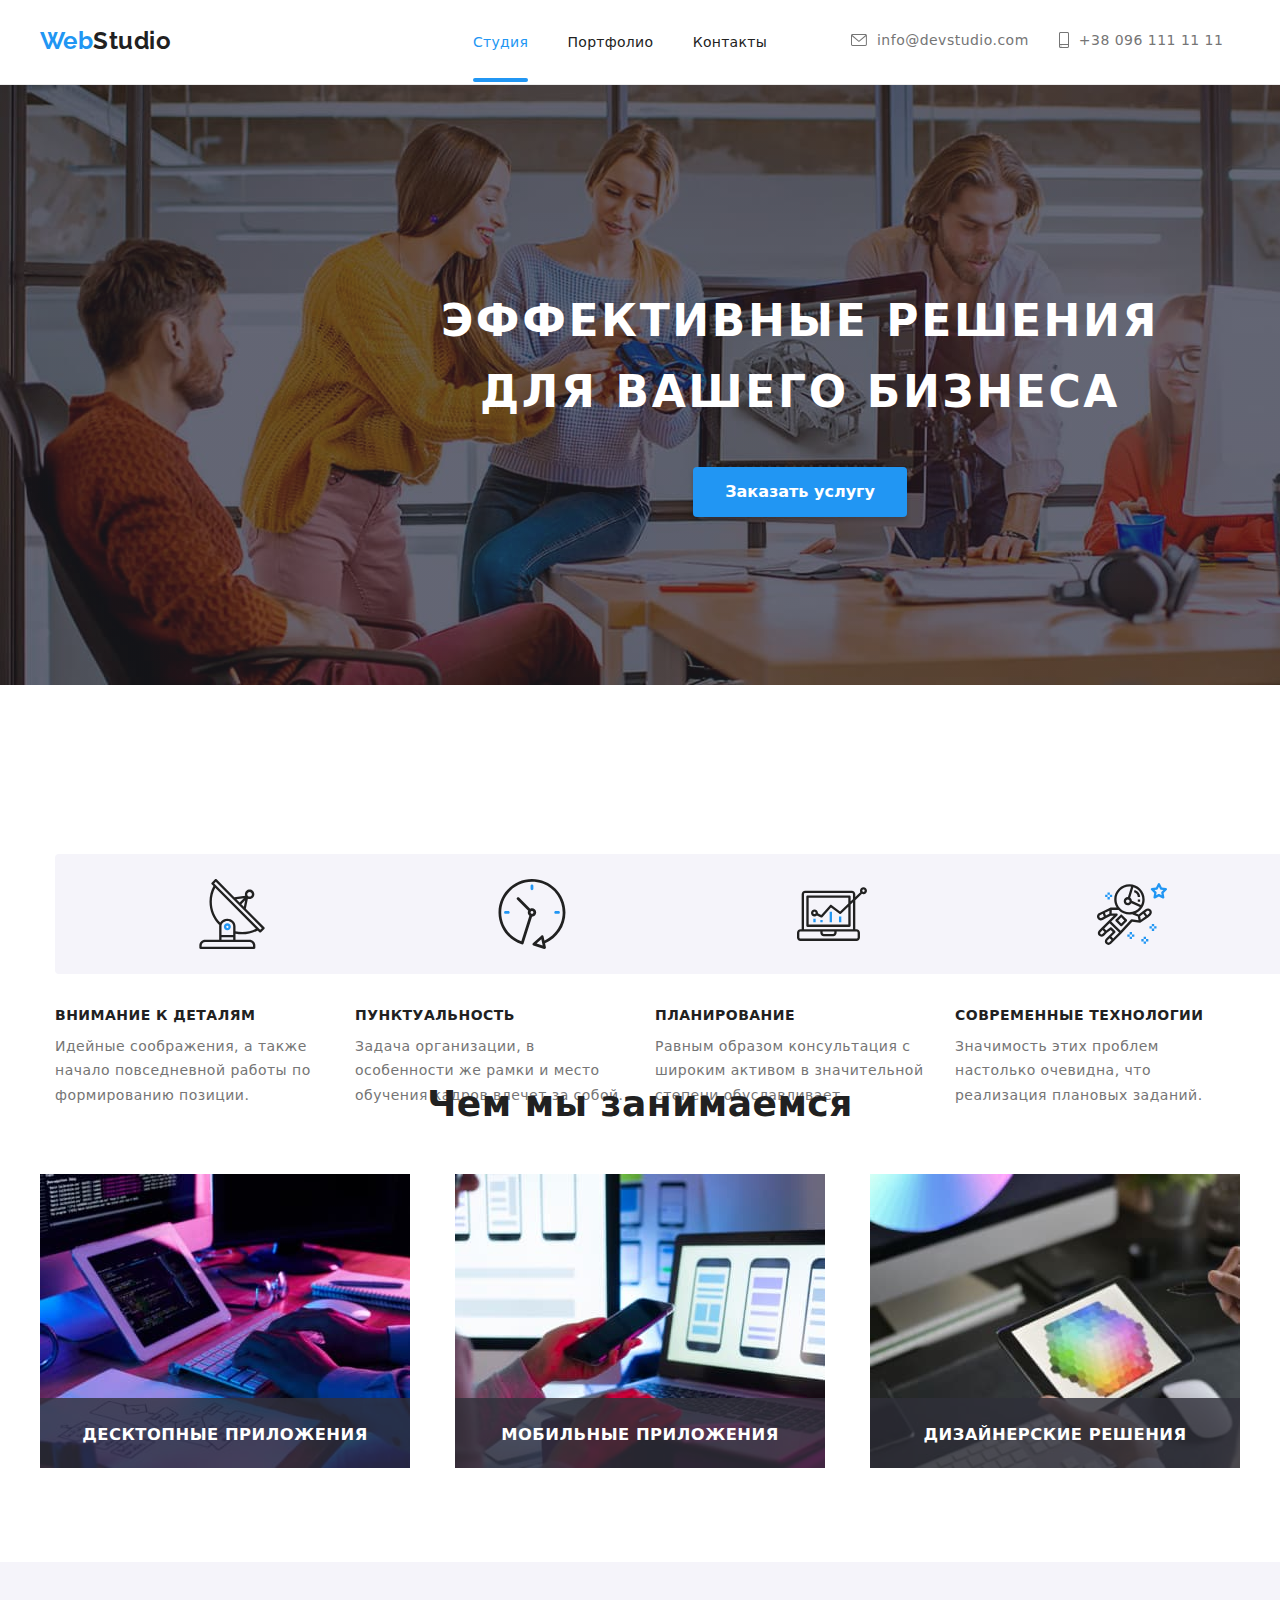
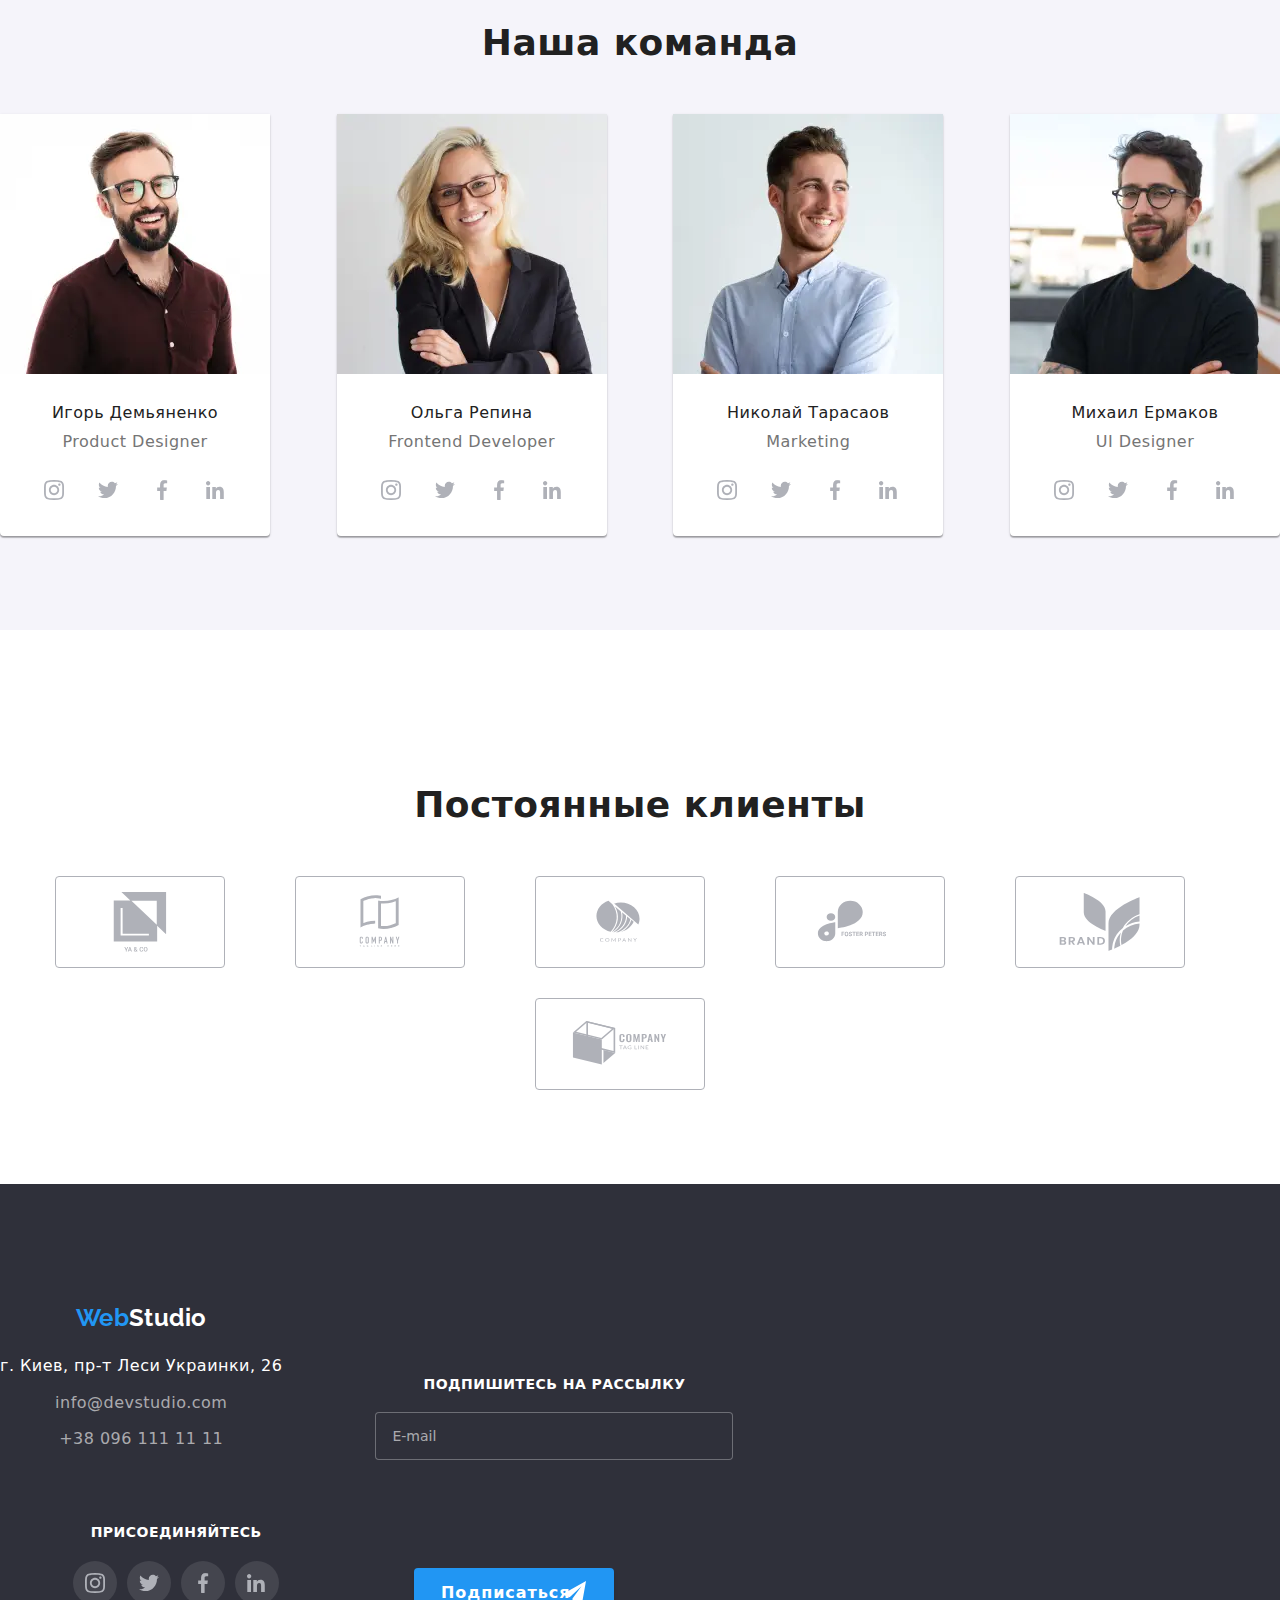
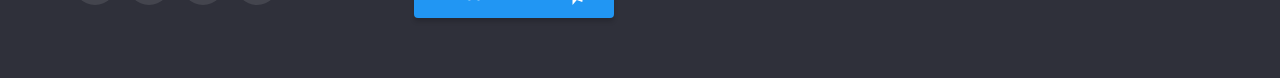
==== index.html @ 5912dbf8 "not_correct_menu" ====
<!DOCTYPE html>
<html lang="ru">
<head>
    <meta charset="UTF-8">
    <meta name="viewport" content="width=device-width, initial-scale=1.0">
    <title>Web-Studio (Version 2.1)</title>
    <link href="https://fonts.googleapis.com/css2?family=Raleway:wght@700&family=Roboto:wght@400;500;700;900&display=swap" rel="stylesheet">
    <link rel="stylesheet" href="./css/modern-normalize.css">
<link rel="stylesheet" href="./css/main.min.css">

</head>
<body>
    <header class="header">
                <!-- logo -->
        <div class="container">
<div class="header-menu">
    <a class='logo' href="./index.html">
        <span class="logo__span">Web</span>Studio</a>
    <!-- navigation -->
    <div class="header-menu__mobile-menu" data-menu>
       

            <ul class="header-menu__navigation">
                <li class="header-menu__navigation-item header-menu__navigation-item--active"><a class="link active"
                        href="">Студия</a></li>
                <li class="header-menu__navigation-item"><a class="link portfolio" href="./portfolio.html">Портфолио</a>
                </li>
                <li class="header-menu__navigation-item"><a class="link cts" href="">Контакты</a></li>
            </ul>
            
            
            <!-- email-phone -->
            <div class="contacts-and-social">
            <ul class="header-menu__contacts">
                <li class="header-menu__contacts-item">
                    <a class="header-menu__email" href="mailto:info@devstudio.com">
                        <svg class="header-menu__icon-email">
                            <use href="./images/symbol-defs.svg#icon-envelope"></use>
                        </svg>
                        info@devstudio.com
                    </a>
                </li>
                <li class="header-menu__contacts-item">
                    <a class="header-menu__phone" href="tel:+380961111111">
                        <svg class="header-menu__icon-phone">
                            <use href="./images/symbol-defs.svg#icon-smartphone"></use>
                        </svg>
                        +38 096 111 11 11
                    </a>
                </li>
            </ul>

        <div class="header-menu__social-monbile">
            <ul class="header-menu__social-list">
                <li class="header-menu__social-list-item">
                    <a href="" class="header-menu__link">Instagram</a>
                </li>
                <li class="header-menu__social-list-item">
                    <a href="" class="header-menu__link">Twitter</a>
                </li>
                <li class="header-menu__social-list-item">
                    <a href="" class="header-menu__link">Facebook</a>
                </li>
                <li class="header-menu__social-list-item">
                    <a href="" class="header-menu__link">LinkedIn</a>
                </li>
        </div>

        

        
            </div>

    </div>

    <button type="button" class="header-menu__phone-menu-icon" data-menu-button>
        <svg class="header-menu__phone-menu-icons" width="24" height="16" aria-label="Переключатель мобильного меню"
            aria-expanded="false">
            <use class="header-menu__icon-open" href="./images/symbol-defs.svg#icon-menu_24px"></use>
            <use class="header-menu__icon-close" href="./images/symbol-defs.svg#icon-close_24px"></use>
        </svg>
    </button>
        </div>
</header>

    

    
<main>

    <!--hero -->
    <div class="hero">
        <h1 class="hero__title container">Эффективные решения <br> для вашего бизнеса</h1>
        <button class="hero__order-btn" type="button" data-modal-open>Заказать услугу</button>
    </div>  



<!-- секция преимущества + чем занимаемся -->
<section class="section">
<div class="container">
    <h2 class="visually-hidden">Преимущества</h2>
    <ul class="features">
        <li class="features__item">
            <svg class="feautures__icon">
                <use  href="./images/symbol-defs.svg#icon-antenna"></use>
            </svg>
            <h3 class="features__title">Внимание к деталям</h3>
            <p class="features__describe">Идейные соображения, а также начало повседневной работы по формированию позиции.</p>
        </li>
        <li class="features__item">
            <svg class="feautures__icon">
                <use  href="./images/symbol-defs.svg#icon-clock"></use>
            </svg>
            <h3 class="features__title">Пунктуальность</h3>
            <p class="features__describe">Задача организации, в особенности же рамки и место обучения кадров влечет за собой.</p>
        </li>
        <li class="features__item">
            <svg class="feautures__icon">
                <use  href="./images/symbol-defs.svg#icon-diagram"></use>
            </svg>
            <h3 class="features__title">Планирование</h3>
            <p class="features__describe">Равным образом консультация с широким активом в значительной степени обуславливает.</p>
        </li>
        <li class="features__item">
            <svg class="feautures__icon">
                <use  href="./images/symbol-defs.svg#icon-astronaut-1"></use>
            </svg>
            <h3 class="features__title">Современные технологии</h3>
            <p class="features__describe">Значимость этих проблем настолько очевидна, что реализация плановых заданий.</p>
        </li>
    </ul>
</div>
</section>

<section class="section expertise">
    <div class="container">
        <h2 class="container__expertises-title">Чем мы занимаемся</h2>
        <ul class="expertises">
            <li class="expertises__item">
                    <img src="./images/img1.jpg" alt="картинка клавиатура" width="370">
                    <div class="expertises__title">
                        <h3>Десктопные приложения</h3>
                    </div>       
            </li>
            <li class="expertises__item">
                <img src="./images/img2.jpg" alt="картинка телефон" width="370">
                <div class="expertises__title">
                    <h3>Мобильные приложения</h3>
                </div>
            </li>
            <li class="expertises__item">
                <img src="./images/img3.jpg" alt="картинка планшет" width="370">
                <div class="expertises__title">
                    <h3>Дизайнерские решения</h3>
                </div>
            </li>
        </ul>
</div>
</section>



<!-- наша команда -->
 
        <div class="team container section">

<h2 class="team__title">Наша команда</h2>
<ul class="members">
    <li class="member">

        <picture>
            <source srcset="
                                                            ./images/our-team/member1-desktop.webp 1x,
                                                            ./images/our-team/member1-desktop@2x.webp 2x"
                media="(min-width: 1200px)" type="image/webp">
            <source srcset="
                                                            ./images/our-team/member1-desktop.jpg 1x,
                                                            ./images/our-team/member1-desktop@2x.jpg 2x"
                media="(min-width: 1200px)">

            <source srcset="
                                                            ./images/our-team/member1-tablet.webp 1x,
                                                            ./images/our-team/member1-tablet@2x.webp 2x"
                type="image/webp" media="(min-width: 768px)">
            <source srcset="
                                                            ./images/our-team/member1-tablet.jpg 1x,
                                                            ./images/our-team/member1-tablet@2x.jpg 2x"
                media="(min-width: 768px)">
            <source srcset="
                                                            ./images/our-team/member1-mobile.webp 1x,
                                                            ./images/our-team/member1-mobile@2x.webp 2x"
                type="image/webp" media="(min-width: 320px)">
            <source srcset="
                                                            ./images/our-team/member1-mobile.jpg 1x,
                                                            ./images/our-team/member1-mobile@2x.jpg 2x"
                media="(min-width: 320px)">

            <img src="./images/our-team/member1-mobile.jpg" alt="фотография члена команды">
        </picture>

        <h3 class="member__name">Игорь Демьяненко</h3>
        <p class="member__position" lang="en">Product Designer</p>
        <ul class="member__social-media">
            <li class="social-link member__social-link">
                <a href="https://www.instagram.com/" class="social-link__ln">
                    <svg class='social-link__icon'>
                        <use href="./images/symbol-defs.svg#icon-instagram"></use>
                    </svg>
                </a>
            </li>
            <li class="social-link member__social-link">
                <a href="https://twitter.com" class="social-link__ln">
                    <svg class='social-link__icon'>
                        <use href="./images/symbol-defs.svg#icon-twitter"></use>
                    </svg>
                </a>
            </li>
            <li class="social-link member__social-link">
                <a href="https://www.facebook.com/" class="social-link__ln">
                    <svg class='social-link__icon'>
                        <use href="./images/symbol-defs.svg#icon-facebook-1"></use>
                    </svg>
                </a>
            </li>
            <li class="social-link member__social-link">
                <a href="https://www.linkedin.com" class="social-link__ln">
                    <svg class='social-link__icon'>
                        <use href="./images/symbol-defs.svg#icon-linkedin"></use>
                    </svg>
                </a>
            </li>
        </ul>
    </li>
    <li class="member">

        <picture>
            <source srcset="
                                                            ./images/our-team/member2-desktop.webp 1x,
                                                            ./images/our-team/member2-desktop@2x.webp 2x"
                media="(min-width: 1200px)" type="image/webp">
            <source srcset="
                                                            ./images/our-team/member2-desktop.jpg 1x,
                                                            ./images/our-team/member2-desktop@2x.jpg 2x"
                media="(min-width: 1200px)">

            <source srcset="
                                                            ./images/our-team/member2-tablet.webp 1x,
                                                            ./images/our-team/member2-tablet@2x.webp 2x"
                type="image/webp" media="(min-width: 768px)">
            <source srcset="
                                                            ./images/our-team/member2-tablet.jpg 1x,
                                                            ./images/our-team/member2-tablet@2x.jpg 2x"
                media="(min-width: 768px)">
            <source srcset="
                                                            ./images/our-team/member2-mobile.webp 1x,
                                                            ./images/our-team/member2-mobile@2x.webp 2x"
                type="image/webp" media="(min-width: 320px)">
            <source srcset="
                                                            ./images/our-team/member2-mobile.jpg 1x,
                                                            ./images/our-team/member2-mobile@2x.jpg 2x"
                media="(min-width: 320px)">
            <img src="./images/our-team/member2-mobile.jpg" alt="фотография члена команды">
        </picture>

        <h3 class="member__name">Ольга Репина</h3>
        <p class="member__position" lang="en">Frontend Developer</p>
        <ul class="member__social-media">
            <li class="social-link member__social-link">
                <a href="https://www.instagram.com/" class="social-link__ln">
                    <svg class='social-link__icon'>
                        <use href="./images/symbol-defs.svg#icon-instagram"></use>
                    </svg>
                </a>
            </li>
            <li class="social-link member__social-link">
                <a href="https://twitter.com" class="social-link__ln">
                    <svg class='social-link__icon'>
                        <use href="./images/symbol-defs.svg#icon-twitter"></use>
                    </svg>
                </a>
            </li>
            <li class="social-link member__social-link">
                <a href="https://www.facebook.com/" class="social-link__ln">
                    <svg class='social-link__icon'>
                        <use href="./images/symbol-defs.svg#icon-facebook-1"></use>
                    </svg>
                </a>
            </li>
            <li class="social-link member__social-link">
                <a href="https://www.linkedin.com" class="social-link__ln">
                    <svg class='social-link__icon'>
                        <use href="./images/symbol-defs.svg#icon-linkedin"></use>
                    </svg>
                </a>
            </li>
        </ul>

    </li>
    <li class="member">

        <picture>
            <source srcset="
                                                        ./images/our-team/member3-desktop.webp 1x,
                                                        ./images/our-team/member3-desktop@2x.webp 2x"
                media="(min-width: 1200px)" type="image/webp">
            <source srcset="
                                                        ./images/our-team/member3-desktop.jpg 1x,
                                                        ./images/our-team/member3-desktop@2x.jpg 2x"
                media="(min-width: 1200px)">

            <source srcset="
                                                        ./images/our-team/member3-tablet.webp 1x,
                                                        ./images/our-team/member3-tablet@2x.webp 2x" type="image/webp"
                media="(min-width: 768px)">
            <source srcset="
                                                        ./images/our-team/member3-tablet.jpg 1x,
                                                        ./images/our-team/member3-tablet@2x.jpg 2x"
                media="(min-width: 768px)">
            <source srcset="
                                                        ./images/our-team/member3-mobile.webp 1x,
                                                        ./images/our-team/member3-mobile@2x.webp 2x" type="image/webp"
                media="(min-width: 320px)">
            <source srcset="
                                                        ./images/our-team/member3-mobile.jpg 1x,
                                                        ./images/our-team/member3-mobile@2x.jpg 2x"
                media="(min-width: 320px)">

            <img src="./images/our-team/member3-mobile.jpg" alt="фотография члена команды">
        </picture>

        <h3 class="member__name">Николай Тарасаов</h3>
        <p class="member__position" lang="en">Marketing</p>
        <ul class="member__social-media">
            <li class="social-link member__social-link">
                <a href="https://www.instagram.com/" class="social-link__ln">
                    <svg class='social-link__icon'>
                        <use href="./images/symbol-defs.svg#icon-instagram"></use>
                    </svg>
                </a>
            </li>
            <li class="social-link member__social-link">
                <a href="https://twitter.com" class="social-link__ln">
                    <svg class='social-link__icon'>
                        <use href="./images/symbol-defs.svg#icon-twitter"></use>
                    </svg>
                </a>
            </li>
            <li class="social-link member__social-link">
                <a href="https://www.facebook.com/" class="social-link__ln">
                    <svg class='social-link__icon'>
                        <use href="./images/symbol-defs.svg#icon-facebook-1"></use>
                    </svg>
                </a>
            </li>
            <li class="social-link member__social-link">
                <a href="https://www.linkedin.com" class="social-link__ln">
                    <svg class='social-link__icon'>
                        <use href="./images/symbol-defs.svg#icon-linkedin"></use>
                    </svg>
                </a>
            </li>
        </ul>

    </li>
    <li class="member">
        <picture>
            <source srcset="
                                                                    ./images/our-team/member4-desktop.webp 1x,
                                                                    ./images/our-team/member4-desktop@2x.webp 2x"
                media="(min-width: 1200px)" type="image/webp">
            <source srcset="
                                                                    ./images/our-team/member4-desktop.jpg 1x,
                                                                    ./images/our-team/member4-desktop@2x.jpg 2x"
                media="(min-width: 1200px)">

            <source srcset="
                                                                    ./images/our-team/member4-tablet.webp 1x,
                                                                    ./images/our-team/member4-tablet@2x.webp 2x"
                type="image/webp" media="(min-width: 768px)">
            <source srcset="
                                                                    ./images/our-team/member4-tablet.jpg 1x,
                                                                    ./images/our-team/member4-tablet@2x.jpg 2x"
                media="(min-width: 768px)">
            <source srcset="
                                                                    ./images/our-team/member4-mobile.webp 1x,
                                                                    ./images/our-team/member4-mobile@2x.webp 2x"
                type="image/webp" media="(min-width: 320px)">
            <source srcset="
                                                                    ./images/our-team/member4-mobile.jpg 1x,
                                                                    ./images/our-team/member4-mobile@2x.jpg 2x"
                media="(min-width: 320px)">

            <img src="./images/our-team/member4-mobile.jpg" alt="фотография члена команды">
        </picture>
        <h3 class="member__name">Михаил Ермаков</h3>
        <p class="member__position" lang="en">UI Designer</p>
        <ul class="member__social-media">
            <li class="social-link member__social-link">
                <a href="https://www.instagram.com/" class="social-link__ln">
                    <svg class='social-link__icon'>
                        <use href="./images/symbol-defs.svg#icon-instagram"></use>
                    </svg>
                </a>
            </li>
            <li class="social-link member__social-link">
                <a href="https://twitter.com" class="social-link__ln">
                    <svg class='social-link__icon'>
                        <use href="./images/symbol-defs.svg#icon-twitter"></use>
                    </svg>
                </a>
            </li>
            <li class="social-link member__social-link">
                <a href="https://www.facebook.com/" class="social-link__ln">
                    <svg class='social-link__icon'>
                        <use href="./images/symbol-defs.svg#icon-facebook-1"></use>
                    </svg>
                </a>
            </li>
            <li class="social-link member__social-link">
                <a href="https://www.linkedin.com" class="social-link__ln">
                    <svg class='social-link__icon'>
                        <use href="./images/symbol-defs.svg#icon-linkedin"></use>
                    </svg>
                </a>
            </li>
        </ul>
</ul>
</div>

        </div>
        

</section>
<section class="section container">
    <div class=" customers">
        <h2 class="customers__title">Постоянные клиенты</h2>
    <ul class="customers-list">
        <li class="customer">
            <a href="#" class="customer__link">
                <svg class="customer__icon" width="106" height="60">
                    <use  href="./images/symbol-defs.svg#icon-Union" ></use>
                </svg>
            </a>
        </li>
        <li class="customer">
            <a href="#" class="customer__link">
                <svg class="customer__icon" width="106" height="60">
                    <use  href="./images/symbol-defs.svg#icon-Logo4" ></use>
                </svg>
            </a>
        </li>
        <li class="customer">
            <a href="#" class="customer__link">
                <svg class="customer__icon" width="106" height="60">
                    <use  href="./images/symbol-defs.svg#icon-Logo" ></use>
                </svg>
            </a>
        </li>
        <li class="customer">
            <a href="#" class="customer__link">
                <svg class="customer__icon" width="106" height="60">
                    <use  href="./images/symbol-defs.svg#icon-Logo2" ></use>
                </svg>
            </a>
        </li>
        <li class="customer">
            <a href="#" class="customer__link">
                <svg class="customer__icon" width="106" height="60" >
                    <use  href="./images/symbol-defs.svg#icon-group" ></use>
                </svg>
            </a>
        </li>
        <li class="customer">
            <a href="#" class="customer__link">
                <svg class="customer__icon" width="106" height="60">
                    <use  href="./images/symbol-defs.svg#icon-Logo3"></use>
                </svg>
            </a>
        </li>
    </ul>
    </div>
</section>
</main>
<footer>
<section class="footer">
    <div class="footer-content">
        <div class="footer-content__adress-and-media">
                    <div class="footer-content__adress-logo">
                        <a class="logo footer__logo" href="./index.html">
                            <span class="logo__span">Web</span>Studio</a>
                        <address>
                            <ul class="footer-content__adress">
                                <li>
                                    <p class="footer-content__adress-geo">г. Киев, пр-т Леси Украинки, 26</p>
                                </li>
                                <li><a class="footer-content__mail" href="mailto:info@devstudio.com">info@devstudio.com</a></li>
                                <li> <a class="footer-content__phone" href="tel:+380961111111">+38 096 111 11 11</a></li>
                            </ul>
                        </address>
                    </div>
                    <div class="footer-conten__media">
                        <h3 class="footer-conten__media-title">присоединяйтесь</h3>
                        <ul class="footer-content__social-media">
                            <li class="social-link footer__social-link">
                                <a href="https://www.instagram.com/" class="social-link__ln">
                                    <svg class='social-link__icon'>
                                        <use href="./images/symbol-defs.svg#icon-instagram"></use>
                                    </svg>
                                </a>
                            </li>
                            <li class="social-link footer__social-link">
                                <a href="https://twitter.com" class="social-link__ln">
                                    <svg class='social-link__icon'>
                                        <use href="./images/symbol-defs.svg#icon-twitter"></use>
                                    </svg>
                                </a>
                            </li>
                            <li class="social-link footer__social-link">
                                <a href="https://www.facebook.com/" class="social-link__ln">
                                    <svg class='social-link__icon'>
                                        <use href="./images/symbol-defs.svg#icon-facebook-1"></use>
                                    </svg>
                                </a>
                            </li>
                            <li class="social-link footer__social-link">
                                <a href="https://www.linkedin.com" class="social-link__ln">
                                    <svg class='social-link__icon'>
                                        <use href="./images/symbol-defs.svg#icon-linkedin"></use>
                                    </svg>
                                </a>
                            </li>
                        </ul>
                    </div>
        </div>

        <form action="#" class="footer__form">
            <div class="footer-conten__subscribe-section">
                <label for="subscribe" class="footer-content__subscribe-label">Подпишитесь на рассылку</label>
                <input type="email" name="email" id="subscribe" placeholder="E-mail" class="footer-content__subscribe-email">
            </div>
        
            <div class="footer-content__submit-button">
                <button type="submit" class="subscribe btn">
                    <span class="name-btn">Подписаться</span>
        
                    <svg class="icon-send-btn" width="24" height="24">
                        <use href="./images/symbol-defs.svg#icon-icon-send-1"></use>
                    </svg>
                </button>
            </div>
        </form>

    </div>
</section>
</footer>
        <div class="backdrop is-hidden" data-modal>
            <div class="modal-window">
                <form>
                <div class="modal-window__content">
                    <h2 class="modal-window__message">Оставьте свои данные, мы вам перезвоним</h2>

                    <div class="modal-window__form">
                        <label for="name">Имя</label>
                        <input type="text" name="name" id="name" class="modal-window__input" placeholder="">
                        <svg class="modal-window__icon" width="12" height="12">
                            <use href="./images/symbol-defs.svg#icon-body-form"></use>
                        </svg>
                    </div>

                    <div class="modal-window__form">
                        <label class="modal-window__forma-name" for="phone">Телефон</label>
                        <input type="tel" name="phone" id="phone" class="modal-window__input">
                        <svg class='modal-window__icon' width="13" height="13">
                            <use href="./images/symbol-defs.svg#icon-phone-form"></use>
                        </svg>
                        
                    </div>

                    <div class="modal-window__form">
                        <label class="modal-window__forma-name" for="email">Почта</label>
                        <input type="email" name="email" id="email" class="modal-window__input">
                        <svg class='modal-window__icon' width="15" height="12">
                            <use href="./images/symbol-defs.svg#icon-enveloop-form"></use>
                        </svg>
                    </div>

                    <div class="modal-window__form">
                        <label class="modal-window__forma-name" for="comment">Комментарий</label>
                        <textarea class="modal-window__text-area" name="comment-area" id="comment" cols="30" rows="10" placeholder="Введите текст"></textarea>
                    </div>

                    <div class="modal-window__agreement">
            
                         <input type="checkbox" id="agree" class="modal-window__checkbox visually-hidden">
                         <label for="agree" class="modal-window__agree">
                            Соглашаюсь с рассылкой и принимаю<span><a href="" class="modal-window__link"> Условия договора</a></span>
                         </label>
                     
                    </div>

                    <button type="submit" class="send btn">
                        Подписаться
                    </button>
                </div>
                </form> 
                <button class="close-btn" type="button" data-modal-close>
                    <svg class='close-btn__icon' width="11" height="11">
                        <use href="./images/symbol-defs.svg#icon-Vector-1"></use>
                    </svg>
                </button>
            </div>
        </div>
<script src="./js/modal.js"></script>
<script src="./js/menu-mobile.js"></script>
</body>
</html>
---- css/main.min.css ----
*,*::before,*::after{box-sizing:border-box;margin:0px;padding:0px}body{letter-spacing:00.03em;font-family:var(--font-family);color:var(--font-heading-color)}li{list-style:none}img{display:block;width:100%}a{text-decoration:none;display:block;color:inherit}button{cursor:pointer}input{cursor:pointer}/*! modern-normalize v1.1.0 | MIT License | https://github.com/sindresorhus/modern-normalize */*,::before,::after{box-sizing:border-box}.image{display:block}html{line-height:1.15;-webkit-text-size-adjust:100%;-moz-tab-size:4;tab-size:4}body{margin:0;font-family:system-ui,-apple-system,"Segoe UI",Roboto,Helvetica,Arial,sans-serif,"Apple Color Emoji","Segoe UI Emoji"}hr{height:0;color:inherit}abbr[title]{text-decoration:underline dotted}b,strong{font-weight:bolder}code,kbd,samp,pre{font-family:ui-monospace, SFMono-Regular, Consolas, "Liberation Mono", Menlo, monospace;font-size:1em}small{font-size:80%}sub,sup{font-size:75%;line-height:0;position:relative;vertical-align:baseline}sub{bottom:-0.25em}sup{top:-0.5em}table{text-indent:0;border-color:inherit}button,input,optgroup,select,textarea{font-family:inherit;font-size:100%;line-height:1.15;margin:0}button,select{text-transform:none}button,[type="button"],[type="reset"],[type="submit"]{-webkit-appearance:button}::-moz-focus-inner{border-style:none;padding:0}:-moz-focusring{outline:1px dotted ButtonText}:-moz-ui-invalid{box-shadow:none}legend{padding:0}progress{vertical-align:baseline}::-webkit-inner-spin-button,::-webkit-outer-spin-button{height:auto}[type="search"]{-webkit-appearance:textfield;outline-offset:-2px}::-webkit-search-decoration{-webkit-appearance:none}::-webkit-file-upload-button{-webkit-appearance:button;font:inherit}summary{display:list-item}:root{--font-description-color: hsl(0, 0%, 46%);--font-heading-color: #212121;--accent-color: #ffffff;--hover-link-color: #2196f3;--background-basic: #e5e5e5;--background-team-color: #f5f4fa;--background-footer-color: #2f303a;--font-family: "Roboto", sans-serif;--font-size-header-footer-features: 14px;--font-size-command: 16px;--hover-web-color: #2196f3}.visually-hidden{position:absolute;white-space:nowrap;width:1px;height:1px;overflow:hidden;border:0;padding:0;clip:rect(0 0 0 0);clip-path:inset(50%);margin:-1px}.is-hidden{visibility:hidden;opacity:0;pointer-events:none}.is-hidden .modal.window{transform:translate(-50%, -50%) scale(0.9)}.header-menu__mobile-menu{display:none;position:absolute;width:100%;max-width:767px;top:0px;margin:0 0;background-color:#ffff}.header-menu__mobile-menu.is-open{width:100%;position:fixed;display:flex;flex-direction:column;justify-content:space-between}@media screen and (max-width: 767px){.header-menu__mobile-menu{height:100vh;padding:48px 40px}}@media screen and (min-width: 768px){.header-menu__mobile-menu{position:relative;display:flex;align-items:center}}@media screen and (min-width: 1200px){.header-menu__mobile-menu{position:relative;display:flex}}@media screen and (max-width: 767px){.header-menu__navigation-and-contacts{display:flex;flex-direction:column;justify-content:space-between}}.header-menu__phone-menu-icon{margin:22px 23px 22px 0;display:block;background-color:transparent;border:none;z-index:10}.header-menu__phone-menu-icon .header-menu__icon-close{display:none}.header-menu__phone-menu-icon.is-open .header-menu__icon-close{display:block}.header-menu__phone-menu-icon.is-open .header-menu__icon-open{display:none}@media screen and (min-width: 768px){.header-menu__phone-menu-icon{display:none}}@media screen and (max-width: 767px){.header-menu__social-monbile{display:flex;margin-top:64px}}@media screen and (min-width: 768px){.header-menu__social-monbile{display:none}}.header-menu__social-list-item{display:inline-block;color:var(--hover-link-color);font-size:18px;line-height:1.22}.header-menu__social-list-item:not(:last-child){padding-right:10px;border-right:1px solid rgba(33,33,33,0.2)}.section{padding:0px 15px 60px 15px}@media (min-width: 1200px){.section{padding:94px 0px}}.section-title{font-size:36px;line-height:1.17}.container{width:100%;margin-left:auto;margin-right:auto}@media screen and (min-width: 480px){.container{width:480px}}@media screen and (min-width: 768px){.container{width:768px}}@media screen and (min-width: 1200px){.container{width:1200px}}@media screen and (min-width: 768px) and (max-width: 1200px){.container.section{padding-left:0;padding-right:0}}.logo{display:block;margin:16px 15px;font-family:Raleway;font-size:24px;color:var(--font-heading-color);font-weight:700;line-height:1.19}.logo:focus,.logo:hover{color:var(--hover-link-color)}@media screen and (min-width: 768px) and (max-width: 1200px){.logo{margin:26px 0 26px 15px}}@media screen and (min-width: 1200px){.logo{padding:0 0;margin:24px 93px 25px 0;display:inline-block}}.logo__span{color:var(--hover-link-color)}.footer__logo{margin:0 0 20px 0}@media screen and (min-width: 1200px){.footer__logo{margin-top:0;padding:0 0 0 0;margin-top:60px;margin-bottom:20px}}@media screen and (max-width: 767px){.header-menu__navigation{display:flex;flex-direction:column}}@media screen and (min-width: 768px) and (max-width: 1200px){.header-menu__navigation{display:flex;width:294px;justify-content:space-between;margin-left:88px}}@media screen and (min-width: 1200px){.header-menu__navigation{display:flex;width:294px;justify-content:space-between}}@media screen and (max-width: 767px){.header-menu__navigation-item{font-size:40px;color:var(--font-heading-color);font-weight:500;line-height:1.17;display:block;margin-bottom:48px;letter-spacing:0.02em;transition:color 250ms cubic-bezier(0.4, 0, 0.2, 1);cursor:pointer}}@media screen and (min-width: 768px){.header-menu__navigation-item{font-size:var(--font-size-header-footer-features);color:var(--font-heading-color);font-weight:500;line-height:1.17;position:relative;display:inline-block;padding:32px 0 32px;letter-spacing:0.02em;transition:color 250ms cubic-bezier(0.4, 0, 0.2, 1);cursor:pointer}.header-menu__navigation-item:hover,.header-menu__navigation-item:focus{color:var(--hover-link-color)}}.header-menu__navigation-item--active{color:var(--hover-link-color)}.header-menu__navigation-item--active::after{display:block;content:"";height:4px;width:100%;border-radius:2px;background-color:var(--hover-link-color);position:absolute;bottom:0}@media screen and (max-width: 767px){.header-menu__navigation-item--active::after{display:none}}.header-menu__phone,.header-menu__email{display:inline-flex;align-items:center}.header-menu__contacts{transition:color 250ms cubic-bezier(0.4, 0, 0.2, 1)}@media screen and (max-width: 767px){.header-menu__contacts{display:flex;flex-direction:column-reverse}}@media screen and (min-width: 768px){.header-menu__contacts{display:flex;flex-direction:column;margin-left:84px;font-size:12px;color:#757575;font-weight:500;line-height:1.17}}@media screen and (min-width: 1200px){.header-menu__contacts{display:flex;flex-direction:row;justify-content:right;text-align:center;font-size:14px;color:#757575;font-weight:500;line-height:1.17}}.header-menu__contacts-item{cursor:pointer}.header-menu__contacts-item:focus,.header-menu__contacts-item:hover{color:var(--hover-link-color)}@media screen and (max-width: 767px){.header-menu__contacts{margin:0 0;padding:0 0}.header-menu__contacts-item{padding:0 0;margin:0 0}}@media screen and (max-width: 767px){.header-menu__email{color:#757575;font-size:24px}.header-menu__phone{color:var(--hover-link-color);font-size:34px;font-weight:500;margin:0px 0 32px 0}}@media screen and (min-width: 1200px){.header-menu__contacts-item{padding:32px 0 32px}}@media screen and (min-width: 1200px){.header-menu__contacts-item+.header-menu__contacts-item{margin-left:30px}}@media screen and (min-width: 768px) and (max-width: 1200px){.header-menu__contacts-item:first-child{margin-bottom:10px}}@media screen and (max-width: 768px){.header-menu__icon-email{display:none}.header-menu__icon-phone{display:none}}@media screen and (min-width: 768px) and (max-width: 1200px){.header-menu__icon-email{display:inline-block;margin-right:8px;width:14px;height:10px;fill:currentColor}.header-menu__icon-phone{display:inline-block;width:10px;height:14px;margin-right:8px;fill:currentColor}}@media screen and (min-width: 1200px){.header-menu__icon-email{width:16px;height:12px;margin-right:10px;fill:currentColor}.header-menu__icon-phone{width:10px;height:16px;margin-right:10px;fill:currentColor}}.subscribe.btn{position:relative;padding:10px 0 10px 27px;text-align:left}.hero__order-btn{padding:10px 32px;min-width:200px;margin-top:40px;padding:10px 32px;background-color:var(--hover-link-color);border-radius:4px;border:transparent;box-shadow:0px 4px 4px rgba(0,0,0,0.15);font-size:16px;color:var(--accent-color);font-weight:700;line-height:1.88}.btn{display:inline-block;width:200px;background-color:#2196f3;box-shadow:0px 4px 4px rgba(0,0,0,0.15);border-radius:4px;border:0px;letter-spacing:0.06em;font-size:16px;color:var(--accent-color);font-weight:700;line-height:1.86}.name-btn{margin-left:0}.icon-send-btn{position:absolute;fill:var(--accent-color);margin-left:10px;top:13px;right:28px}.send.btn{background-color:var(--hover-web-color);transition:background-color 250ms cubic-bezier(0.4, 0, 0.2, 1)}.send.btn:hover,.send.btn:focus{background-color:#188ce8;box-shadow:0px 4px 4px rgba(0,0,0,0.15)}.send.btn{display:block;margin:30px auto 0 auto;padding:10px 0 10px}.filter{display:flex;justify-content:center;padding-bottom:50px}.filter__item+.filter__item{margin-left:8px}.filter-button{min-height:38px;padding:6px 22px;background-color:#f5f4fa;text-align:center;border:0ch;border-radius:4px;letter-spacing:inherit;font-size:16px;color:var(--font-heading-color);font-weight:500;line-height:1.62;transition:color 250ms cubic-bezier(0.4, 0, 0.2, 1),background-color 250ms cubic-bezier(0.4, 0, 0.2, 1),box-shadow 250ms cubic-bezier(0.4, 0, 0.2, 1)}.filter-button:focus,.filter-button:hover{background-color:var(--hover-web-color);color:var(--accent-color);box-shadow:0px 3px 1px rgba(0,0,0,0.1),0px 1px 2px rgba(0,0,0,0.08),0px 2px 2px rgba(0,0,0,0.12)}.backdrop{position:relative;top:0;left:0;position:fixed;background-color:rgba(0,0,0,0.2);width:100%;height:100%;z-index:100;opacity:1;transition:opacity 250ms cubic-bezier(0.4, 0, 0.2, 1),visibility 250ms cubic-bezier(0.4, 0, 0.2, 1)}.modal-window{width:94%;position:absolute;background-color:#ffffff;top:50%;left:50%;transform:translate(-50%, -50%) scale(1);box-shadow:0px 1px 3px rgba(0,0,0,0.12),0px 1px 1px rgba(0,0,0,0.14),0px 2px 1px rgba(0,0,0,0.2);border-radius:4px;transition:transform 250ms cubic-bezier(0.4, 0, 0.2, 1);z-index:100}@media (min-width: 480px){.modal-window{width:450px}}@media (min-width: 768px) and (max-width: 1200px){.modal-window{width:450px;height:609px}}@media (min-width: 1200px){.modal-window{width:528px;height:581px}}.modal-window__content{padding:40px}.modal-window__message{text-align:center;font-size:20px;line-height:1.15;margin-bottom:12px}.modal-window__form{position:relative;display:flex;flex-direction:column;color:#757575;font-size:12px}.modal-window__form+.modal-window__form{margin-top:10px}.modal-window__input{height:40px;border:1px solid rgba(33,33,33,0.2);border-radius:4px;padding-left:42px;outline:none;transition:border-color 250ms cubic-bezier(0.4, 0, 0.2, 1)}.modal-window__input:focus,.modal-window__input:hover{border:1px solid #2196f3}.modal-window__input:focus ~ .modal-window__icon,.modal-window__input:hover ~ .modal-window__icon{fill:var(--hover-web-color)}.modal-window__text-area{resize:none;border:1px solid rgba(33,33,33,0.2);border-radius:4px;transition:border-color 250ms cubic-bezier(0.4, 0, 0.2, 1);outline:none;cursor:pointer}.modal-window__text-area:focus,.modal-window__text-area:hover{border:1px solid #2196f3}@media (min-width: 1200px){.modal-window__text-area{width:448px;height:120px}}.modal-window__icon{position:absolute;top:28px;left:15px;transition:fill 250ms cubic-bezier(0.4, 0, 0.2, 1)}.modal-window__forma-name{font-size:12px;font-weight:400;letter-spacing:0.01em;margin-bottom:4px}.modal-window__text-area[placeholder]{padding-top:12px;padding-left:16px}.close-btn{background-color:var(--accent-color);position:absolute;right:8px;top:8px;display:block;width:30px;height:30px;border:1px solid rgba(0,0,0,0.1);border-radius:50%}.close-btn:hover .close-btn__icon,.close-btn:focus .close-btn__icon{fill:var(--hover-web-color)}.close-btn__icon{transition:fill 250ms cubic-bezier(0.4, 0, 0.2, 1)}.modal-window__agreement{margin-top:20px;font-size:12px}@media (min-width: 1200px){.modal-window__agreement{font-size:14px}}.modal-window__link{display:inline-block;color:var(--hover-web-color);margin-left:5px;text-decoration:underline}.modal-window__agree{align-items:center;justify-content:center}.modal-window__agree::before{display:inline-block;content:" ";margin-right:7px;width:16px;height:15px;background-image:url("../images/border-check.svg")}.modal-window__checkbox:checked ~ .modal-window__agree::before{background-color:var(--hover-web-color);border-radius:4px;background-image:url("../images/icon-check.svg");background-repeat:no-repeat;background-position:50% 50%;background-origin:content-box}.checkbox:checked ~ .agree::before{background-color:var(--hover-web-color);border-radius:4px;background-image:url("../images/icon-check.svg");background-repeat:no-repeat;background-position:50% 50%;background-origin:content-box}.social-link__icon{width:44px;height:44px;border-radius:50%;padding:12px 0;fill:#afb1b8;transition:fill 250ms cubic-bezier(0.4, 0, 0.2, 1)}.member__social-link:not(:first-child){margin-left:10px}.social-link__ln{display:block;width:44px;height:44px;border-radius:50%;transition:background-color 250ms cubic-bezier(0.4, 0, 0.2, 1)}.social-link__ln:hover .social-link__icon,.social-link__ln:focus .social-link__icon{fill:var(--accent-color)}.social-link__ln:hover,.social-link__ln:focus{background-color:var(--hover-link-color)}.footer__social-link{background-color:rgba(255,255,255,0.1);fill:var(--accent-color);border-radius:50%}.footer__social-link+.footer__social-link{margin-left:10px}.header{border-bottom-width:1px;border-bottom-style:solid;border-bottom-color:#ececec}.header-menu{width:100%;display:flex;align-items:center;position:relative;justify-content:space-between}@media screen and (min-width: 768px){.header-menu{display:flex;justify-content:left}}@media screen and (min-width: 1200px){.header-menu{display:flex;justify-content:space-between}}.features{display:block}@media screen and (min-width: 768px) and (max-width: 1200px){.features{display:flex;flex-wrap:wrap;justify-content:center;margin:-15px}}@media screen and (min-width: 1200px){.features{display:flex;justify-content:space-between}}@media screen and (max-width: 767px){.features__item{width:100%;margin:0}}@media screen and (min-width: 768px){.features__item{width:354px;height:251px;margin:15px}}@media screen and (min-width: 1200px){.features__item{width:270px;height:120px}}.features__title{font-size:var(--font-size-header-footer-features);color:var(--font-heading-color);font-weight:700;line-height:1.14;margin-bottom:10px;text-transform:uppercase}@media screen and (max-width: 767px){.features__title{text-align:center}}.features__describe{font-size:var(--font-size-header-footer-features);color:#757575;font-weight:400;line-height:1.74}@media screen and (max-width: 767px){.features__describe{text-align:start}}.feautures__icon{width:354px;height:120px;padding:25px 0;margin-bottom:30px;border-radius:4px;background-color:#f5f4fa}@media screen and (max-width: 767px){.feautures__icon{width:100%}}.hero{margin-left:auto;margin-right:auto;margin-bottom:60px;padding:118px 0 118px;text-align:center;background-size:contain}@media screen and (max-width: 479px){.hero{background-image:linear-gradient(to right, rgba(47,48,58,0.4), rgba(47,48,58,0.4)),url("../../images/background_phone.jpg")}}@media screen and (min-width: 320px){.hero{background-image:linear-gradient(to right, rgba(47,48,58,0.4), rgba(47,48,58,0.4)),url("../../images/background_phone.jpg");height:400px}}@media screen and (min-width: 768px){.hero{background-image:linear-gradient(to right, rgba(47,48,58,0.4), rgba(47,48,58,0.4)),url("../../images/background_tablet.jpg");height:400px;min-width:768px}}@media screen and (min-width: 1200px){.hero{padding-top:200px;padding-bottom:200px;height:600px;width:1600px;background-image:linear-gradient(to right, rgba(47,48,58,0.4), rgba(47,48,58,0.4)),url("../../images/background.jpg");background-repeat:no-repeat}}.hero__title{text-transform:uppercase;text-align:center;letter-spacing:0.06em;font-size:26px;color:var(--accent-color);font-weight:900;line-height:1.62}@media screen and (min-width: 1200px){.hero__title{font-size:44px;color:var(--accent-color);font-weight:900;line-height:1.62}}.section.expertise{padding-top:0px}@media screen and (max-width: 1200px){.section.expertise{display:none}}.container__expertises-title{color:var(--font-heading-color);text-align:center;margin-bottom:50px;font-size:36px}.expertises{position:relative;display:flex;justify-content:space-between;z-index:1}.expertises__item{position:relative}.expertises__title{text-align:center;width:100%;height:70px;background-color:rgba(47,48,58,0.8);position:absolute;bottom:0;padding:27px 0 27px;text-transform:uppercase;font-size:var(--font-size-header-footer-features);color:var(--accent-color);font-weight:700;line-height:1.17}.team{width:100%;background-color:#f5f4fa;text-align:center;line-height:1.17;padding-top:60px}.team__title{text-align:center;font-size:28px;margin-bottom:30px}@media screen and (min-width: 1200px){.team__title{font-size:36px;margin-bottom:50px}}.member__name{margin-top:30px;font-weight:500;font-size:var(--font-size-command)}.member__position{margin-top:10px;color:var(--font-description-color);font-size:var(--font-size-command)}@media screen and (max-width: 767px){.members{display:block;width:100%}}@media screen and (min-width: 768px) and (max-width: 1200px){.members{width:768px;display:flex;flex-wrap:wrap;margin-left:auto;margin-right:auto}}@media screen and (min-width: 1200px){.members{display:flex;justify-content:space-between}}.member{box-shadow:0px 1px 3px rgba(0,0,0,0.12),0px 1px 1px rgba(0,0,0,0.14),0px 2px 1px rgba(0,0,0,0.2);border-radius:0px 0px 4px 4px;background:var(--accent-color)}@media screen and (max-width: 767px){.member{width:100%}}@media screen and (min-width: 768px) and (max-width: 1200px){.member{width:354px;margin:15px}}.member .member__social-media{display:flex;justify-content:center;text-align:center;padding:16px 0px 24px}@media screen and (max-width: 767px){.member:not(:last-child){margin-bottom:30px}}.customers__title{text-align:center;margin-top:60px;margin-bottom:30px}@media screen and (min-width: 1200px){.customers__title{margin-bottom:50px;font-size:36px;color:var(--font-heading-color);font-weight:700;line-height:1.17}}.customers-list{display:flex;flex-wrap:wrap;justify-content:center;margin:-15px}.customer{margin:15px;width:210px}@media screen and (max-width: 479px){.customer{width:100%}}@media screen and (min-width: 768px) and (max-width: 1200px){.customer{width:226px}}.customer__link{height:92px;display:flex;justify-content:center;align-items:center;border:1px solid #afb1b8;border-radius:4px;transition:border 250ms cubic-bezier(0.4, 0, 0.2, 1)}.customer__link:hover,.customer__link:focus{border:1px solid var(--hover-web-color)}.customer__link:hover .customer__icon,.customer__link:focus .customer__icon{fill:var(--hover-web-color)}@media screen and (min-width: 1200px){.customer__link{display:flex;width:170px}}.customer__icon{display:flex;align-items:center;fill:#afb1b8;transition:fill 250ms cubic-bezier(0.4, 0, 0.2, 1)}.projects{display:flex;justify-content:center;flex-wrap:wrap}.projects__link{position:relative;transition:box-shadow 250ms cubic-bezier(0.4, 0, 0.2, 1)}.projects__link:hover,.projects__link:focus{box-shadow:0px 1px 1px rgba(0,0,0,0.12),0px 4px 4px rgba(0,0,0,0.06),1px 4px 6px rgba(0,0,0,0.16)}.projects__link:hover .projects__describe,.projects__link:focus .projects__describe{transform:translateY(-100%)}.projects__image-overlay{position:relative;overflow:hidden}.projects__describe{display:block;position:absolute;width:100%;height:100%;padding:63px 24px;margin-top:0;background-color:rgba(33,150,243,0.9);transform:translateY(0%);transition:transform 250ms cubic-bezier(0.4, 0, 0.2, 1);font-size:18px;color:var(--accent-color);font-weight:400;line-height:1.56}.projects__image-overlay{position:relative;overflow:hidden}.projects__item:not(:nth-child(3n)){margin-right:30px}.projects__item:not(:nth-last-child(-n+3)){margin-bottom:30px}.projects__capture{padding:20px 24px;border-right:1px solid #eeeeee;border-left:1px solid #eeeeee;border-bottom:1px solid #eeeeee}.projects__name{display:block;margin-bottom:4px;letter-spacing:0.06em;font-size:18px;color:var(--font-heading-color);font-weight:700;line-height:2}.projects__kind{font-size:16px;line-height:1.88;color:#757575}.footer{padding-top:0px;background-color:var(--background-footer-color);color:var(--accent-color);--font-heading-color: var(--accent-color)}.footer-content{display:block;padding-top:60px;text-align:center}@media screen and (min-width: 1200px){.footer-content{display:flex}}.footer-content__mail,.footer-content__phone{color:rgba(255,255,255,0.6);margin-top:9px}.footer-content__mail:hover,.footer-content__mail:focus,.footer-content__phone:hover,.footer-content__phone:focus{color:var(--hover-web-color)}.footer-conten__media{margin-top:60px;text-align:center}@media screen and (min-width: 768px) and (max-width: 1200px){.footer-conten__media{margin-top:5px}}@media screen and (min-width: 1200px){.footer-conten__media{margin-top:72px;margin-left:70px}}.footer-conten__media-title{font-size:var(--font-size-header-footer-features);text-transform:uppercase;font-weight:700;line-height:1.18}.footer-content__social-media{display:flex;justify-content:center;margin-top:20px}.footer-content__adress{line-height:1.71;font-style:normal}.footer__form{padding-top:60px;padding-bottom:60px;display:flex;align-items:center;flex-direction:column}@media screen and (min-width: 1200px){.footer__form{display:flex;justify-content:center}}.footer-conten__subscribe-section{display:flex;flex-direction:column;justify-content:center;font-size:14px;font-weight:bold;text-transform:uppercase;width:450px}@media screen and (max-width: 479px){.footer-conten__subscribe-section{width:100%;padding:0 15px}}@media screen and (min-width: 1200px){.footer-conten__subscribe-section{width:358px;margin-top:72px;margin-left:93px}}.footer-content__subscribe-label{margin-bottom:20px}.footer-content__subscribe-email{padding:15px 16px;background-color:var(--background-footer-color);border:1px solid rgba(255,255,255,0.3);border-radius:4px;color:var(--accent-color)}.footer-content__subscribe-email::-webkit-input-placeholder{color:rgba(255,255,255,0.6)}.footer-content__submit-button{margin-top:20px}@media (min-width: 1200px){.footer-content__submit-button{margin-top:108px;margin-left:12px}}@media screen and (min-width: 768px) and (max-width: 1200px){.footer-content__adress-and-media{display:flex;justify-content:space-around}}
/*# sourceMappingURL=main.min.css.map */
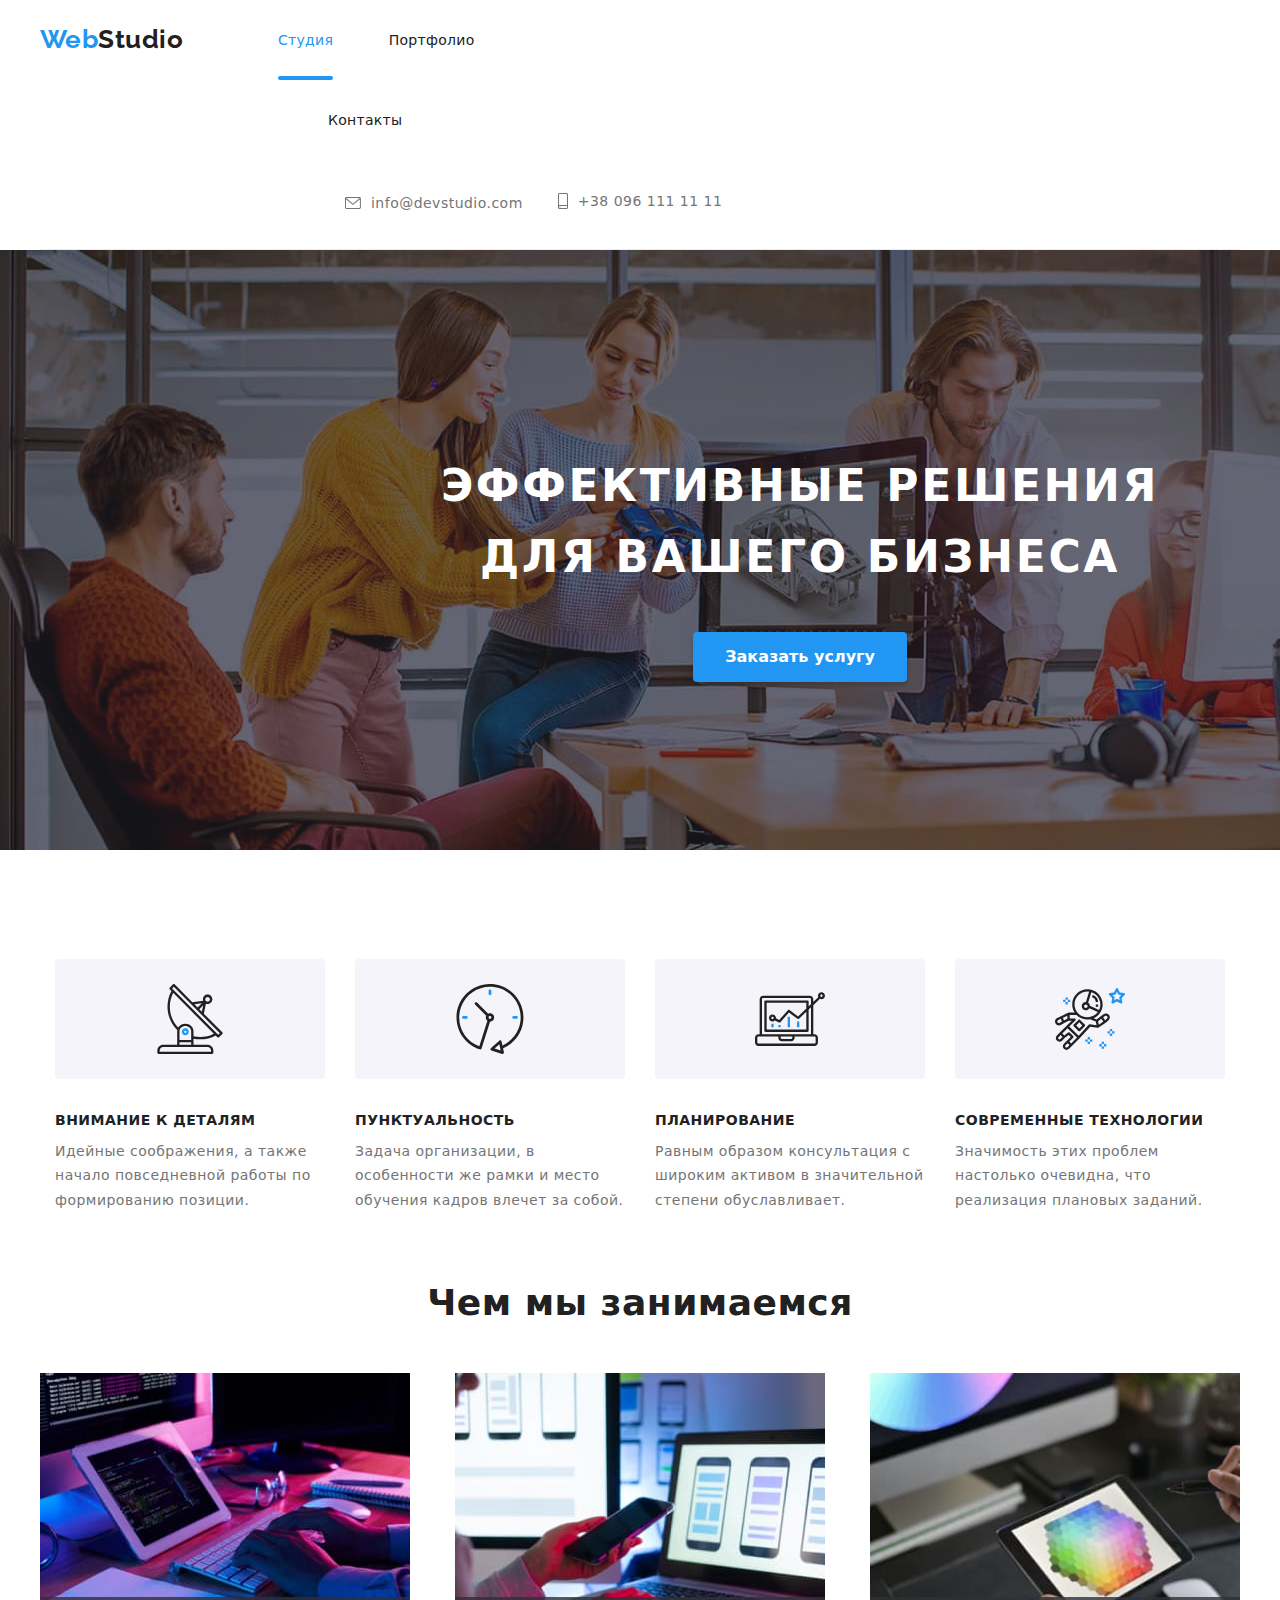
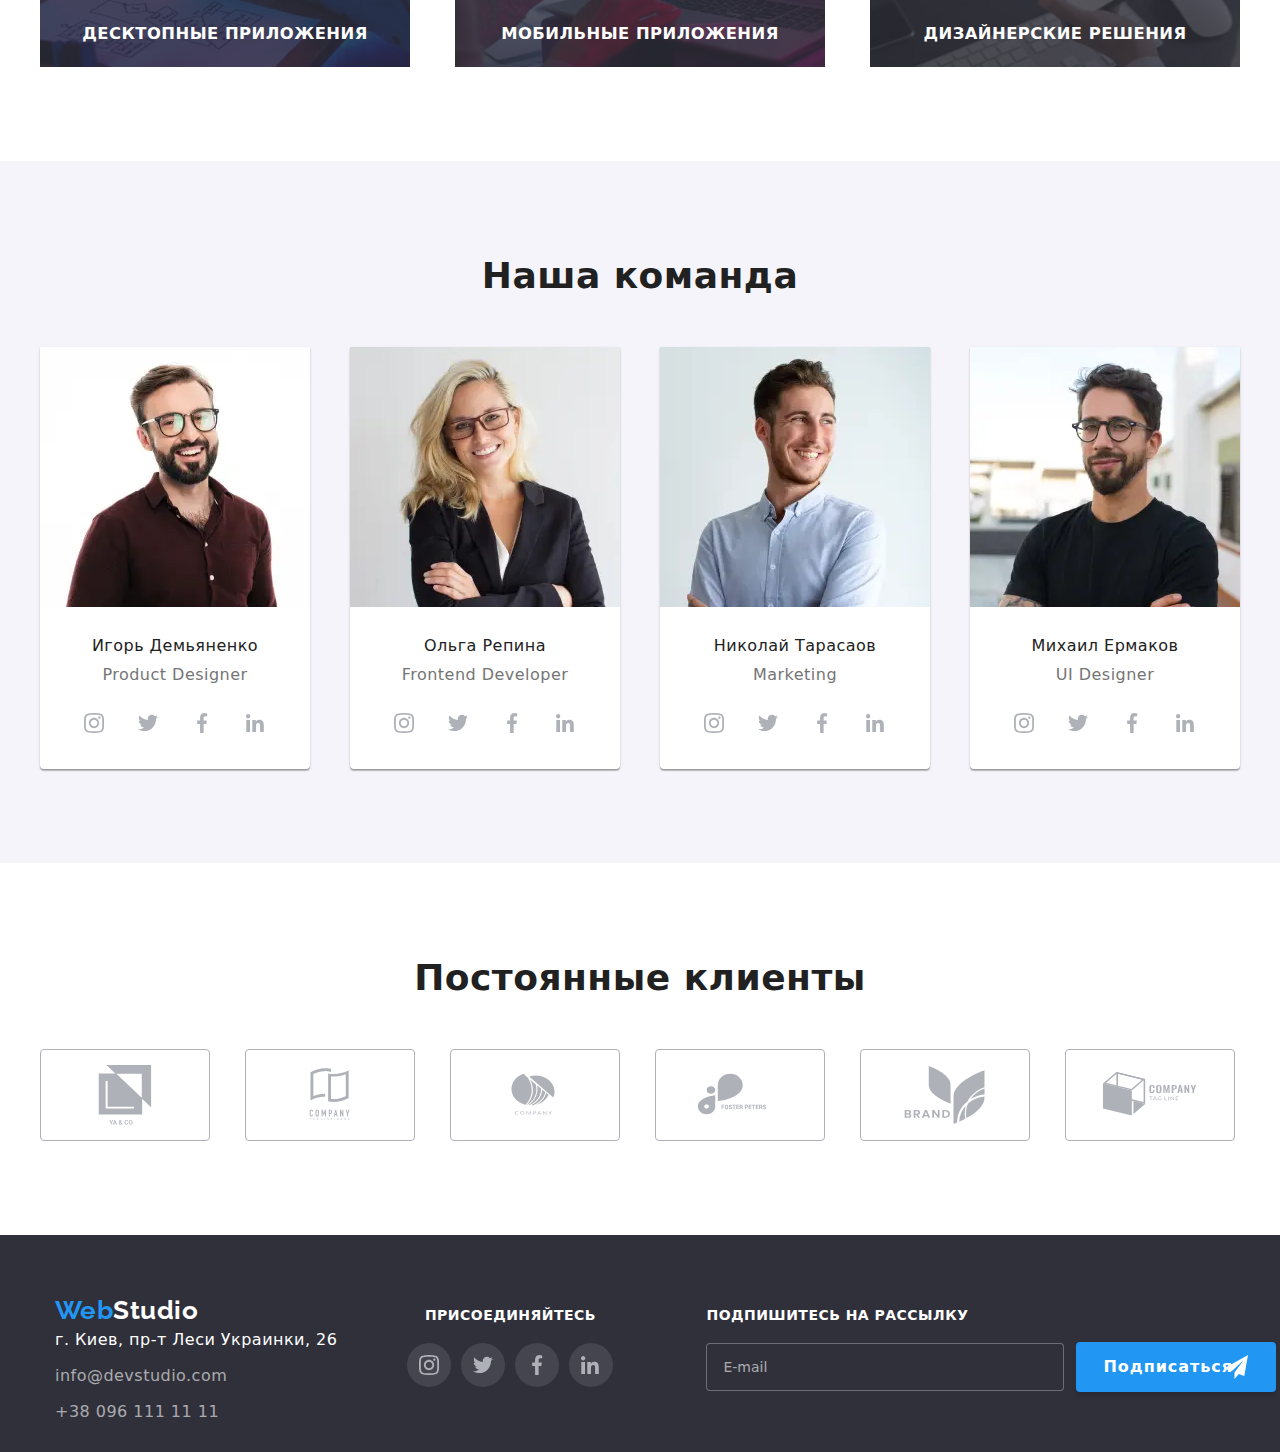
==== commit 89517d5f: "index_done" ====
--- a/index.html
+++ b/index.html
@@ -10,88 +10,90 @@
 
 </head>
 <body>
-    <header class="header">
+
+    <header class="header container">
                 <!-- logo -->
-        <div class="container">
-<div class="header-menu">
-    <a class='logo' href="./index.html">
-        <span class="logo__span">Web</span>Studio</a>
-    <!-- navigation -->
-    <div class="header-menu__mobile-menu" data-menu>
-       
-
-            <ul class="header-menu__navigation">
-                <li class="header-menu__navigation-item header-menu__navigation-item--active"><a class="link active"
-                        href="">Студия</a></li>
-                <li class="header-menu__navigation-item"><a class="link portfolio" href="./portfolio.html">Портфолио</a>
-                </li>
-                <li class="header-menu__navigation-item"><a class="link cts" href="">Контакты</a></li>
-            </ul>
+        <div class="header-menu">
+
+            <div class="logo">
+                <a href="./index.html">
+                <span class="logo__span">Web</span>Studio</a>
+            </div>
             
+            <!-- navigation -->
+            <div class="header-menu__mobile-menu" data-menu>
             
-            <!-- email-phone -->
-            <div class="contacts-and-social">
-            <ul class="header-menu__contacts">
-                <li class="header-menu__contacts-item">
-                    <a class="header-menu__email" href="mailto:info@devstudio.com">
-                        <svg class="header-menu__icon-email">
-                            <use href="./images/symbol-defs.svg#icon-envelope"></use>
-                        </svg>
-                        info@devstudio.com
-                    </a>
-                </li>
-                <li class="header-menu__contacts-item">
-                    <a class="header-menu__phone" href="tel:+380961111111">
-                        <svg class="header-menu__icon-phone">
-                            <use href="./images/symbol-defs.svg#icon-smartphone"></use>
-                        </svg>
-                        +38 096 111 11 11
-                    </a>
-                </li>
-            </ul>
-
-        <div class="header-menu__social-monbile">
-            <ul class="header-menu__social-list">
-                <li class="header-menu__social-list-item">
-                    <a href="" class="header-menu__link">Instagram</a>
-                </li>
-                <li class="header-menu__social-list-item">
-                    <a href="" class="header-menu__link">Twitter</a>
-                </li>
-                <li class="header-menu__social-list-item">
-                    <a href="" class="header-menu__link">Facebook</a>
-                </li>
-                <li class="header-menu__social-list-item">
-                    <a href="" class="header-menu__link">LinkedIn</a>
-                </li>
+
+                    <ul class="header-menu__navigation">
+                        <li class="header-menu__navigation-item header-menu__navigation-item--active"><a class="link active"
+                                href="">Студия</a></li>
+                        <li class="header-menu__navigation-item"><a class="link portfolio" href="./portfolio.html">Портфолио</a>
+                        </li>
+                        <li class="header-menu__navigation-item"><a class="link cts" href="">Контакты</a></li>
+                    </ul>
+                    
+                    
+                    <!-- email-phone -->
+                        <ul class="header-menu__contacts">
+                            <li class="header-menu__contacts-item">
+                                <a class="header-menu__email" href="mailto:info@devstudio.com">
+                                    <svg class="header-menu__icon-email">
+                                        <use href="./images/symbol-defs.svg#icon-envelope"></use>
+                                    </svg>
+                                    info@devstudio.com
+                                </a>
+                            </li>
+                            <li class="header-menu__contacts-item">
+                                <a class="header-menu__phone" href="tel:+380961111111">
+                                    <svg class="header-menu__icon-phone">
+                                        <use href="./images/symbol-defs.svg#icon-smartphone"></use>
+                                    </svg>
+                                    +38 096 111 11 11
+                                </a>
+                            </li>
+                        </ul>
+
+                <div class="header-menu__social-monbile">
+                    <ul class="header-menu__social-list">
+                        <li class="header-menu__social-list-item">
+                            <a href="" class="header-menu__link">Instagram</a>
+                        </li>
+                        <li class="header-menu__social-list-item">
+                            <a href="" class="header-menu__link">Twitter</a>
+                        </li>
+                        <li class="header-menu__social-list-item">
+                            <a href="" class="header-menu__link">Facebook</a>
+                        </li>
+                        <li class="header-menu__social-list-item">
+                            <a href="" class="header-menu__link">LinkedIn</a>
+                        </li>
+                </div>
+
+                
+            
+
+            </div>
+
+            <button type="button" class="header-menu__phone-menu-icon" data-menu-button>
+                <svg class="header-menu__phone-menu-icons" width="24" height="16" aria-label="Переключатель мобильного меню"
+                    aria-expanded="false">
+                    <use class="header-menu__icon-open" href="./images/symbol-defs.svg#icon-menu_24px"></use>
+                    <use class="header-menu__icon-close" href="./images/symbol-defs.svg#icon-close_24px"></use>
+                </svg>
+            </button>
+             
         </div>
-
-        
-
-        
-            </div>
-
-    </div>
-
-    <button type="button" class="header-menu__phone-menu-icon" data-menu-button>
-        <svg class="header-menu__phone-menu-icons" width="24" height="16" aria-label="Переключатель мобильного меню"
-            aria-expanded="false">
-            <use class="header-menu__icon-open" href="./images/symbol-defs.svg#icon-menu_24px"></use>
-            <use class="header-menu__icon-close" href="./images/symbol-defs.svg#icon-close_24px"></use>
-        </svg>
-    </button>
-        </div>
-</header>
-
-    
-
-    
+    </header>
+
 <main>
 
     <!--hero -->
     <div class="hero">
-        <h1 class="hero__title container">Эффективные решения <br> для вашего бизнеса</h1>
+        <div class="container">
+        <h1 class="hero__title">Эффективные решения <br> для вашего бизнеса</h1>
         <button class="hero__order-btn" type="button" data-modal-open>Заказать услугу</button>
+        </div>
+
     </div>  
 
 
@@ -109,7 +111,7 @@
             <p class="features__describe">Идейные соображения, а также начало повседневной работы по формированию позиции.</p>
         </li>
         <li class="features__item">
-            <svg class="feautures__icon">
+            <svg class="feautures__icon"> 
                 <use  href="./images/symbol-defs.svg#icon-clock"></use>
             </svg>
             <h3 class="features__title">Пунктуальность</h3>
@@ -163,8 +165,8 @@
 
 <!-- наша команда -->
  
-        <div class="team container section">
-
+        <div class="team section">
+<div class="container">
 <h2 class="team__title">Наша команда</h2>
 <ul class="members">
     <li class="member">
@@ -428,7 +430,7 @@
 </ul>
 </div>
 
-        </div>
+</div>
         
 
 </section>
@@ -484,74 +486,77 @@
 </main>
 <footer>
 <section class="footer">
-    <div class="footer-content">
-        <div class="footer-content__adress-and-media">
-                    <div class="footer-content__adress-logo">
-                        <a class="logo footer__logo" href="./index.html">
-                            <span class="logo__span">Web</span>Studio</a>
-                        <address>
-                            <ul class="footer-content__adress">
-                                <li>
-                                    <p class="footer-content__adress-geo">г. Киев, пр-т Леси Украинки, 26</p>
-                                </li>
-                                <li><a class="footer-content__mail" href="mailto:info@devstudio.com">info@devstudio.com</a></li>
-                                <li> <a class="footer-content__phone" href="tel:+380961111111">+38 096 111 11 11</a></li>
-                            </ul>
-                        </address>
-                    </div>
-                    <div class="footer-conten__media">
-                        <h3 class="footer-conten__media-title">присоединяйтесь</h3>
-                        <ul class="footer-content__social-media">
-                            <li class="social-link footer__social-link">
-                                <a href="https://www.instagram.com/" class="social-link__ln">
-                                    <svg class='social-link__icon'>
-                                        <use href="./images/symbol-defs.svg#icon-instagram"></use>
-                                    </svg>
-                                </a>
+  <div class="container">
+        <div class="footer-content">
+            <div class="footer-content__adress-and-media">
+                <div class="footer-content__adress-logo">
+                    <a class="logo footer__logo" href="./index.html">
+                        <span class="logo__span">Web</span>Studio</a>
+                    <address>
+                        <ul class="footer-content__adress">
+                            <li>
+                                <p class="footer-content__adress-geo">г. Киев, пр-т Леси Украинки, 26</p>
                             </li>
-                            <li class="social-link footer__social-link">
-                                <a href="https://twitter.com" class="social-link__ln">
-                                    <svg class='social-link__icon'>
-                                        <use href="./images/symbol-defs.svg#icon-twitter"></use>
-                                    </svg>
-                                </a>
-                            </li>
-                            <li class="social-link footer__social-link">
-                                <a href="https://www.facebook.com/" class="social-link__ln">
-                                    <svg class='social-link__icon'>
-                                        <use href="./images/symbol-defs.svg#icon-facebook-1"></use>
-                                    </svg>
-                                </a>
-                            </li>
-                            <li class="social-link footer__social-link">
-                                <a href="https://www.linkedin.com" class="social-link__ln">
-                                    <svg class='social-link__icon'>
-                                        <use href="./images/symbol-defs.svg#icon-linkedin"></use>
-                                    </svg>
-                                </a>
-                            </li>
+                            <li><a class="footer-content__mail" href="mailto:info@devstudio.com">info@devstudio.com</a></li>
+                            <li> <a class="footer-content__phone" href="tel:+380961111111">+38 096 111 11 11</a></li>
                         </ul>
-                    </div>
-        </div>
-
-        <form action="#" class="footer__form">
-            <div class="footer-conten__subscribe-section">
-                <label for="subscribe" class="footer-content__subscribe-label">Подпишитесь на рассылку</label>
-                <input type="email" name="email" id="subscribe" placeholder="E-mail" class="footer-content__subscribe-email">
+                    </address>
+                </div>
+                <div class="footer-conten__media">
+                    <h3 class="footer-conten__media-title">присоединяйтесь</h3>
+                    <ul class="footer-content__social-media">
+                        <li class="social-link footer__social-link">
+                            <a href="https://www.instagram.com/" class="social-link__ln">
+                                <svg class='social-link__icon'>
+                                    <use href="./images/symbol-defs.svg#icon-instagram"></use>
+                                </svg>
+                            </a>
+                        </li>
+                        <li class="social-link footer__social-link">
+                            <a href="https://twitter.com" class="social-link__ln">
+                                <svg class='social-link__icon'>
+                                    <use href="./images/symbol-defs.svg#icon-twitter"></use>
+                                </svg>
+                            </a>
+                        </li>
+                        <li class="social-link footer__social-link">
+                            <a href="https://www.facebook.com/" class="social-link__ln">
+                                <svg class='social-link__icon'>
+                                    <use href="./images/symbol-defs.svg#icon-facebook-1"></use>
+                                </svg>
+                            </a>
+                        </li>
+                        <li class="social-link footer__social-link">
+                            <a href="https://www.linkedin.com" class="social-link__ln">
+                                <svg class='social-link__icon'>
+                                    <use href="./images/symbol-defs.svg#icon-linkedin"></use>
+                                </svg>
+                            </a>
+                        </li>
+                    </ul>
+                </div>
             </div>
         
-            <div class="footer-content__submit-button">
-                <button type="submit" class="subscribe btn">
-                    <span class="name-btn">Подписаться</span>
+            <form action="#" class="footer__form">
+                <div class="footer-conten__subscribe-section">
+                    <label for="subscribe" class="footer-content__subscribe-label">Подпишитесь на рассылку</label>
+                    <input type="email" name="email" id="subscribe" placeholder="E-mail"
+                        class="footer-content__subscribe-email">
+                </div>
         
-                    <svg class="icon-send-btn" width="24" height="24">
-                        <use href="./images/symbol-defs.svg#icon-icon-send-1"></use>
-                    </svg>
-                </button>
-            </div>
-        </form>
-
-    </div>
+                <div class="footer-content__submit-button">
+                    <button type="submit" class="subscribe btn">
+                        <span class="name-btn">Подписаться</span>
+        
+                        <svg class="icon-send-btn" width="24" height="24">
+                            <use href="./images/symbol-defs.svg#icon-icon-send-1"></use>
+                        </svg>
+                    </button>
+                </div>
+            </form>
+        
+        </div>
+  </div>
 </section>
 </footer>
         <div class="backdrop is-hidden" data-modal>
--- a/css/main.min.css
+++ b/css/main.min.css
@@ -1,3 +1,3 @@
 *,*::before,*::after{box-sizing:border-box;margin:0px;padding:0px}body{letter-spacing:00.03em;font-family:var(--font-family);color:var(--font-heading-color)}li{list-style:none}img{display:block;width:100%}a{text-decoration:none;display:block;color:inherit}button{cursor:pointer}input{cursor:pointer}/*! modern-normalize v1.1.0 | MIT License | https://github.com/sindresorhus/modern-normalize */*,::before,::after{box-sizing:border-box}.image{display:block}html{line-height:1.15;-webkit-text-size-adjust:100%;-moz-tab-size:4;tab-size:4}body{margin:0;font-family:system-ui,-apple-system,"Segoe UI",Roboto,Helvetica,Arial,sans-serif,"Apple Color Emoji","Segoe UI Emoji"}hr{height:0;color:inherit}abbr[title]{text-decoration:underline dotted}b,strong{font-weight:bolder}code,kbd,samp,pre{font-family:ui-monospace, SFMono-Regular, Consolas, "Liberation Mono", Menlo,- monospace;font-size:1em}small{font-size:80%}sub,sup{font-size:75%;line-height:0;position:relative;vertical-align:baseline}sub{bottom:-0.25em}sup{top:-0.5em}table{text-indent:0;border-color:inherit}button,input,optgroup,select,textarea{font-family:inherit;font-size:100%;line-height:1.15;margin:0}button,select{text-transform:none}button,[type="button"],[type="reset"],[type="submit"]{-webkit-appearance:button}::-moz-focus-inner{border-style:none;padding:0}:-moz-focusring{outline:1px dotted ButtonText}:-moz-ui-invalid{box-shadow:none}legend{padding:0}progress{vertical-align:baseline}::-webkit-inner-spin-button,::-webkit-outer-spin-button{height:auto}[type="search"]{-webkit-appearance:textfield;outline-offset:-2px}::-webkit-search-decoration{-webkit-appearance:none}::-webkit-file-upload-button{-webkit-appearance:button;font:inherit}summary{display:list-item}:root{--font-description-color: hsl(0, 0%, 46%);--font-heading-color: #212121;--accent-color: #ffffff;--hover-link-color: #2196f3;--background-basic: #e5e5e5;--background-team-color: #f5f4fa;--background-footer-color: #2f303a;--font-family: "Roboto", sans-serif;--font-size-header-footer-features: 14px;--font-size-command: 16px;--hover-web-color: #2196f3}.visually-hidden{position:absolute;white-space:nowrap;width:1px;height:1px;overflow:hidden;border:0;padding:0;clip:rect(0 0 0 0);clip-path:inset(50%);margin:-1px}.is-hidden{visibility:hidden;opacity:0;pointer-events:none}.is-hidden .modal.window{transform:translate(-50%, -50%) scale(0.9)}.header-menu__mobile-menu{display:none;position:absolute;width:100%;max-width:767px;top:0px;margin:0 0;background-color:#ffff}.header-menu__mobile-menu.is-open{width:100%;position:fixed;display:flex;flex-direction:column;justify-content:space-between}@media screen and (max-width: 767px){.header-menu__mobile-menu{height:100vh;padding:48px 40px}}@media screen and (min-width: 768px){.header-menu__mobile-menu{position:relative;display:flex;align-items:center}}@media screen and (min-width: 1200px){.header-menu__mobile-menu{position:relative;display:flex}}@media screen and (max-width: 767px){.header-menu__navigation-and-contacts{display:flex;flex-direction:column;justify-content:space-between}}.header-menu__phone-menu-icon{margin:22px 23px 22px 0;display:block;background-color:transparent;border:none;z-index:10}.header-menu__phone-menu-icon .header-menu__icon-close{display:none}.header-menu__phone-menu-icon.is-open .header-menu__icon-close{display:block}.header-menu__phone-menu-icon.is-open .header-menu__icon-open{display:none}@media screen and (min-width: 768px){.header-menu__phone-menu-icon{display:none}}@media screen and (max-width: 767px){.header-menu__social-monbile{display:flex;margin-top:64px}}@media screen and (min-width: 768px){.header-menu__social-monbile{display:none}}.header-menu__social-list-item{display:inline-block;color:var(--hover-link-color);font-size:18px;line-height:1.22}.header-menu__social-list-item:not(:last-child){padding-right:10px;border-right:1px solid rgba(33,33,33,0.2)}.section{padding:0px 15px 60px 15px}@media (min-width: 1200px){.section{padding:94px 0px}}.section-title{font-size:36px;line-height:1.17}.container{width:100%;margin-left:auto;margin-right:auto}@media screen and (min-width: 480px){.container{width:480px}}@media screen and (min-width: 768px){.container{width:768px}}@media screen and (min-width: 1200px){.container{width:1200px}}@media screen and (min-width: 768px) and (max-width: 1200px){.container.section{padding-left:0;padding-right:0}}.logo{display:block;margin:16px 15px;font-family:Raleway;font-size:24px;color:var(--font-heading-color);font-weight:700;line-height:1.19}.logo:focus,.logo:hover{color:var(--hover-link-color)}@media screen and (min-width: 768px) and (max-width: 1200px){.logo{margin:26px 0 26px 15px}}@media screen and (min-width: 1200px){.logo{padding:0 0;margin:24px 93px 25px 0;display:inline-block}}.logo__span{color:var(--hover-link-color)}.footer__logo{margin:0 0 20px 0}@media screen and (min-width: 1200px){.footer__logo{margin-top:0;padding:0 0 0 0;margin-top:60px;margin-bottom:20px}}@media screen and (max-width: 767px){.header-menu__navigation{display:flex;flex-direction:column}}@media screen and (min-width: 768px) and (max-width: 1200px){.header-menu__navigation{display:flex;width:294px;justify-content:space-between;margin-left:88px}}@media screen and (min-width: 1200px){.header-menu__navigation{display:flex;width:294px;justify-content:space-between}}@media screen and (max-width: 767px){.header-menu__navigation-item{font-size:40px;color:var(--font-heading-color);font-weight:500;line-height:1.17;display:block;margin-bottom:48px;letter-spacing:0.02em;transition:color 250ms cubic-bezier(0.4, 0, 0.2, 1);cursor:pointer}}@media screen and (min-width: 768px){.header-menu__navigation-item{font-size:var(--font-size-header-footer-features);color:var(--font-heading-color);font-weight:500;line-height:1.17;position:relative;display:inline-block;padding:32px 0 32px;letter-spacing:0.02em;transition:color 250ms cubic-bezier(0.4, 0, 0.2, 1);cursor:pointer}.header-menu__navigation-item:hover,.header-menu__navigation-item:focus{color:var(--hover-link-color)}}.header-menu__navigation-item--active{color:var(--hover-link-color)}.header-menu__navigation-item--active::after{display:block;content:"";height:4px;width:100%;border-radius:2px;background-color:var(--hover-link-color);position:absolute;bottom:0}@media screen and (max-width: 767px){.header-menu__navigation-item--active::after{display:none}}.header-menu__phone,.header-menu__email{display:inline-flex;align-items:center}.header-menu__contacts{transition:color 250ms cubic-bezier(0.4, 0, 0.2, 1)}@media screen and (max-width: 767px){.header-menu__contacts{display:flex;flex-direction:column-reverse}}@media screen and (min-width: 768px){.header-menu__contacts{display:flex;flex-direction:column;margin-left:84px;font-size:12px;color:#757575;font-weight:500;line-height:1.17}}@media screen and (min-width: 1200px){.header-menu__contacts{display:flex;flex-direction:row;justify-content:right;text-align:center;font-size:14px;color:#757575;font-weight:500;line-height:1.17}}.header-menu__contacts-item{cursor:pointer}.header-menu__contacts-item:focus,.header-menu__contacts-item:hover{color:var(--hover-link-color)}@media screen and (max-width: 767px){.header-menu__contacts{margin:0 0;padding:0 0}.header-menu__contacts-item{padding:0 0;margin:0 0}}@media screen and (max-width: 767px){.header-menu__email{color:#757575;font-size:24px}.header-menu__phone{color:var(--hover-link-color);font-size:34px;font-weight:500;margin:0px 0 32px 0}}@media screen and (min-width: 1200px){.header-menu__contacts-item{padding:32px 0 32px}}@media screen and (min-width: 1200px){.header-menu__contacts-item+.header-menu__contacts-item{margin-left:30px}}@media screen and (min-width: 768px) and (max-width: 1200px){.header-menu__contacts-item:first-child{margin-bottom:10px}}@media screen and (max-width: 768px){.header-menu__icon-email{display:none}.header-menu__icon-phone{display:none}}@media screen and (min-width: 768px) and (max-width: 1200px){.header-menu__icon-email{display:inline-block;margin-right:8px;width:14px;height:10px;fill:currentColor}.header-menu__icon-phone{display:inline-block;width:10px;height:14px;margin-right:8px;fill:currentColor}}@media screen and (min-width: 1200px){.header-menu__icon-email{width:16px;height:12px;margin-right:10px;fill:currentColor}.header-menu__icon-phone{width:10px;height:16px;margin-right:10px;fill:currentColor}}.subscribe.btn{position:relative;padding:10px 0 10px 27px;text-align:left}.hero__order-btn{padding:10px 32px;min-width:200px;margin-top:40px;padding:10px 32px;background-color:var(--hover-link-color);border-radius:4px;border:transparent;box-shadow:0px 4px 4px rgba(0,0,0,0.15);font-size:16px;color:var(--accent-color);font-weight:700;line-height:1.88}.btn{display:inline-block;width:200px;background-color:#2196f3;box-shadow:0px 4px 4px rgba(0,0,0,0.15);border-radius:4px;border:0px;letter-spacing:0.06em;font-size:16px;color:var(--accent-color);font-weight:700;line-height:1.86}.name-btn{margin-left:0}.icon-send-btn{position:absolute;fill:var(--accent-color);margin-left:10px;top:13px;right:28px}.send.btn{background-color:var(--hover-web-color);transition:background-color 250ms cubic-bezier(0.4, 0, 0.2, 1)}.send.btn:hover,.send.btn:focus{background-color:#188ce8;box-shadow:0px 4px 4px rgba(0,0,0,0.15)}.send.btn{display:block;margin:30px auto 0 auto;padding:10px 0 10px}.filter{display:flex;justify-content:center;padding-bottom:50px}.filter__item+.filter__item{margin-left:8px}.filter-button{min-height:38px;padding:6px 22px;background-color:#f5f4fa;text-align:center;border:0ch;border-radius:4px;letter-spacing:inherit;font-size:16px;color:var(--font-heading-color);font-weight:500;line-height:1.62;transition:color 250ms cubic-bezier(0.4, 0, 0.2, 1),background-color 250ms cubic-bezier(0.4, 0, 0.2, 1),box-shadow 250ms cubic-bezier(0.4, 0, 0.2, 1)}.filter-button:focus,.filter-button:hover{background-color:var(--hover-web-color);color:var(--accent-color);box-shadow:0px 3px 1px rgba(0,0,0,0.1),0px 1px 2px rgba(0,0,0,0.08),0px 2px 2px rgba(0,0,0,0.12)}.backdrop{position:relative;top:0;left:0;position:fixed;background-color:rgba(0,0,0,0.2);width:100%;height:100%;z-index:100;opacity:1;transition:opacity 250ms cubic-bezier(0.4, 0, 0.2, 1),visibility 250ms cubic-bezier(0.4, 0, 0.2, 1)}.modal-window{width:94%;position:absolute;background-color:#ffffff;top:50%;left:50%;transform:translate(-50%, -50%) scale(1);box-shadow:0px 1px 3px rgba(0,0,0,0.12),0px 1px 1px rgba(0,0,0,0.14),0px 2px 1px rgba(0,0,0,0.2);border-radius:4px;transition:transform 250ms cubic-bezier(0.4, 0, 0.2, 1);z-index:100}@media (min-width: 480px){.modal-window{width:450px}}@media (min-width: 768px) and (max-width: 1200px){.modal-window{width:450px;height:609px}}@media (min-width: 1200px){.modal-window{width:528px;height:581px}}.modal-window__content{padding:40px}.modal-window__message{text-align:center;font-size:20px;line-height:1.15;margin-bottom:12px}.modal-window__form{position:relative;display:flex;flex-direction:column;color:#757575;font-size:12px}.modal-window__form+.modal-window__form{margin-top:10px}.modal-window__input{height:40px;border:1px solid rgba(33,33,33,0.2);border-radius:4px;padding-left:42px;outline:none;transition:border-color 250ms cubic-bezier(0.4, 0, 0.2, 1)}.modal-window__input:focus,.modal-window__input:hover{border:1px solid #2196f3}.modal-window__input:focus ~ .modal-window__icon,.modal-window__input:hover ~ .modal-window__icon{fill:var(--hover-web-color)}.modal-window__text-area{resize:none;border:1px solid rgba(33,33,33,0.2);border-radius:4px;transition:border-color 250ms cubic-bezier(0.4, 0, 0.2, 1);outline:none;cursor:pointer}.modal-window__text-area:focus,.modal-window__text-area:hover{border:1px solid #2196f3}@media (min-width: 1200px){.modal-window__text-area{width:448px;height:120px}}.modal-window__icon{position:absolute;top:28px;left:15px;transition:fill 250ms cubic-bezier(0.4, 0, 0.2, 1)}.modal-window__forma-name{font-size:12px;font-weight:400;letter-spacing:0.01em;margin-bottom:4px}.modal-window__text-area[placeholder]{padding-top:12px;padding-left:16px}.close-btn{background-color:var(--accent-color);position:absolute;right:8px;top:8px;display:block;width:30px;height:30px;border:1px solid rgba(0,0,0,0.1);border-radius:50%}.close-btn:hover .close-btn__icon,.close-btn:focus .close-btn__icon{fill:var(--hover-web-color)}.close-btn__icon{transition:fill 250ms cubic-bezier(0.4, 0, 0.2, 1)}.modal-window__agreement{margin-top:20px;font-size:12px}@media (min-width: 1200px){.modal-window__agreement{font-size:14px}}.modal-window__link{display:inline-block;color:var(--hover-web-color);margin-left:5px;text-decoration:underline}.modal-window__agree{align-items:center;justify-content:center}.modal-window__agree::before{display:inline-block;content:" ";margin-right:7px;width:16px;height:15px;background-image:url("../images/border-check.svg")}.modal-window__checkbox:checked ~ .modal-window__agree::before{background-color:var(--hover-web-color);border-radius:4px;background-image:url("../images/icon-check.svg");background-repeat:no-repeat;background-position:50% 50%;background-origin:content-box}.checkbox:checked ~ .agree::before{background-color:var(--hover-web-color);border-radius:4px;background-image:url("../images/icon-check.svg");background-repeat:no-repeat;background-position:50% 50%;background-origin:content-box}.social-link__icon{width:44px;height:44px;border-radius:50%;padding:12px 0;fill:#afb1b8;transition:fill 250ms cubic-bezier(0.4, 0, 0.2, 1)}.member__social-link:not(:first-child){margin-left:10px}.social-link__ln{display:block;width:44px;height:44px;border-radius:50%;transition:background-color 250ms cubic-bezier(0.4, 0, 0.2, 1)}.social-link__ln:hover .social-link__icon,.social-link__ln:focus .social-link__icon{fill:var(--accent-color)}.social-link__ln:hover,.social-link__ln:focus{background-color:var(--hover-link-color)}.footer__social-link{background-color:rgba(255,255,255,0.1);fill:var(--accent-color);border-radius:50%}.footer__social-link+.footer__social-link{margin-left:10px}.header{border-bottom-width:1px;border-bottom-style:solid;border-bottom-color:#ececec}.header-menu{width:100%;display:flex;align-items:center;position:relative;justify-content:space-between}@media screen and (min-width: 768px){.header-menu{display:flex;justify-content:left}}@media screen and (min-width: 1200px){.header-menu{display:flex;justify-content:space-between}}.features{display:block}@media screen and (min-width: 768px) and (max-width: 1200px){.features{display:flex;flex-wrap:wrap;justify-content:center;margin:-15px}}@media screen and (min-width: 1200px){.features{display:flex;justify-content:space-between}}@media screen and (max-width: 767px){.features__item{width:100%;margin:0}}@media screen and (min-width: 768px){.features__item{width:354px;height:251px;margin:15px}}@media screen and (min-width: 1200px){.features__item{width:270px;height:120px}}.features__title{font-size:var(--font-size-header-footer-features);color:var(--font-heading-color);font-weight:700;line-height:1.14;margin-bottom:10px;text-transform:uppercase}@media screen and (max-width: 767px){.features__title{text-align:center}}.features__describe{font-size:var(--font-size-header-footer-features);color:#757575;font-weight:400;line-height:1.74}@media screen and (max-width: 767px){.features__describe{text-align:start}}.feautures__icon{width:354px;height:120px;padding:25px 0;margin-bottom:30px;border-radius:4px;background-color:#f5f4fa}@media screen and (max-width: 767px){.feautures__icon{width:100%}}.hero{margin-left:auto;margin-right:auto;margin-bottom:60px;padding:118px 0 118px;text-align:center;background-size:contain}@media screen and (max-width: 479px){.hero{background-image:linear-gradient(to right, rgba(47,48,58,0.4), rgba(47,48,58,0.4)),url("../../images/background_phone.jpg")}}@media screen and (min-width: 320px){.hero{background-image:linear-gradient(to right, rgba(47,48,58,0.4), rgba(47,48,58,0.4)),url("../../images/background_phone.jpg");height:400px}}@media screen and (min-width: 768px){.hero{background-image:linear-gradient(to right, rgba(47,48,58,0.4), rgba(47,48,58,0.4)),url("../../images/background_tablet.jpg");height:400px;min-width:768px}}@media screen and (min-width: 1200px){.hero{padding-top:200px;padding-bottom:200px;height:600px;width:1600px;background-image:linear-gradient(to right, rgba(47,48,58,0.4), rgba(47,48,58,0.4)),url("../../images/background.jpg");background-repeat:no-repeat}}.hero__title{text-transform:uppercase;text-align:center;letter-spacing:0.06em;font-size:26px;color:var(--accent-color);font-weight:900;line-height:1.62}@media screen and (min-width: 1200px){.hero__title{font-size:44px;color:var(--accent-color);font-weight:900;line-height:1.62}}.section.expertise{padding-top:0px}@media screen and (max-width: 1200px){.section.expertise{display:none}}.container__expertises-title{color:var(--font-heading-color);text-align:center;margin-bottom:50px;font-size:36px}.expertises{position:relative;display:flex;justify-content:space-between;z-index:1}.expertises__item{position:relative}.expertises__title{text-align:center;width:100%;height:70px;background-color:rgba(47,48,58,0.8);position:absolute;bottom:0;padding:27px 0 27px;text-transform:uppercase;font-size:var(--font-size-header-footer-features);color:var(--accent-color);font-weight:700;line-height:1.17}.team{width:100%;background-color:#f5f4fa;text-align:center;line-height:1.17;padding-top:60px}.team__title{text-align:center;font-size:28px;margin-bottom:30px}@media screen and (min-width: 1200px){.team__title{font-size:36px;margin-bottom:50px}}.member__name{margin-top:30px;font-weight:500;font-size:var(--font-size-command)}.member__position{margin-top:10px;color:var(--font-description-color);font-size:var(--font-size-command)}@media screen and (max-width: 767px){.members{display:block;width:100%}}@media screen and (min-width: 768px) and (max-width: 1200px){.members{width:768px;display:flex;flex-wrap:wrap;margin-left:auto;margin-right:auto}}@media screen and (min-width: 1200px){.members{display:flex;justify-content:space-between}}.member{box-shadow:0px 1px 3px rgba(0,0,0,0.12),0px 1px 1px rgba(0,0,0,0.14),0px 2px 1px rgba(0,0,0,0.2);border-radius:0px 0px 4px 4px;background:var(--accent-color)}@media screen and (max-width: 767px){.member{width:100%}}@media screen and (min-width: 768px) and (max-width: 1200px){.member{width:354px;margin:15px}}.member .member__social-media{display:flex;justify-content:center;text-align:center;padding:16px 0px 24px}@media screen and (max-width: 767px){.member:not(:last-child){margin-bottom:30px}}.customers__title{text-align:center;margin-top:60px;margin-bottom:30px}@media screen and (min-width: 1200px){.customers__title{margin-bottom:50px;font-size:36px;color:var(--font-heading-color);font-weight:700;line-height:1.17}}.customers-list{display:flex;flex-wrap:wrap;justify-content:center;margin:-15px}.customer{margin:15px;width:210px}@media screen and (max-width: 479px){.customer{width:100%}}@media screen and (min-width: 768px) and (max-width: 1200px){.customer{width:226px}}.customer__link{height:92px;display:flex;justify-content:center;align-items:center;border:1px solid #afb1b8;border-radius:4px;transition:border 250ms cubic-bezier(0.4, 0, 0.2, 1)}.customer__link:hover,.customer__link:focus{border:1px solid var(--hover-web-color)}.customer__link:hover .customer__icon,.customer__link:focus .customer__icon{fill:var(--hover-web-color)}@media screen and (min-width: 1200px){.customer__link{display:flex;width:170px}}.customer__icon{display:flex;align-items:center;fill:#afb1b8;transition:fill 250ms cubic-bezier(0.4, 0, 0.2, 1)}.projects{display:flex;justify-content:center;flex-wrap:wrap}.projects__link{position:relative;transition:box-shadow 250ms cubic-bezier(0.4, 0, 0.2, 1)}.projects__link:hover,.projects__link:focus{box-shadow:0px 1px 1px rgba(0,0,0,0.12),0px 4px 4px rgba(0,0,0,0.06),1px 4px 6px rgba(0,0,0,0.16)}.projects__link:hover .projects__describe,.projects__link:focus .projects__describe{transform:translateY(-100%)}.projects__image-overlay{position:relative;overflow:hidden}.projects__describe{display:block;position:absolute;width:100%;height:100%;padding:63px 24px;margin-top:0;background-color:rgba(33,150,243,0.9);transform:translateY(0%);transition:transform 250ms cubic-bezier(0.4, 0, 0.2, 1);font-size:18px;color:var(--accent-color);font-weight:400;line-height:1.56}.projects__image-overlay{position:relative;overflow:hidden}.projects__item:not(:nth-child(3n)){margin-right:30px}.projects__item:not(:nth-last-child(-n+3)){margin-bottom:30px}.projects__capture{padding:20px 24px;border-right:1px solid #eeeeee;border-left:1px solid #eeeeee;border-bottom:1px solid #eeeeee}.projects__name{display:block;margin-bottom:4px;letter-spacing:0.06em;font-size:18px;color:var(--font-heading-color);font-weight:700;line-height:2}.projects__kind{font-size:16px;line-height:1.88;color:#757575}.footer{padding-top:0px;background-color:var(--background-footer-color);color:var(--accent-color);--font-heading-color: var(--accent-color)}.footer-content{display:block;padding-top:60px;text-align:center}@media screen and (min-width: 1200px){.footer-content{display:flex}}.footer-content__mail,.footer-content__phone{color:rgba(255,255,255,0.6);margin-top:9px}.footer-content__mail:hover,.footer-content__mail:focus,.footer-content__phone:hover,.footer-content__phone:focus{color:var(--hover-web-color)}.footer-conten__media{margin-top:60px;text-align:center}@media screen and (min-width: 768px) and (max-width: 1200px){.footer-conten__media{margin-top:5px}}@media screen and (min-width: 1200px){.footer-conten__media{margin-top:72px;margin-left:70px}}.footer-conten__media-title{font-size:var(--font-size-header-footer-features);text-transform:uppercase;font-weight:700;line-height:1.18}.footer-content__social-media{display:flex;justify-content:center;margin-top:20px}.footer-content__adress{line-height:1.71;font-style:normal}.footer__form{padding-top:60px;padding-bottom:60px;display:flex;align-items:center;flex-direction:column}@media screen and (min-width: 1200px){.footer__form{display:flex;justify-content:center}}.footer-conten__subscribe-section{display:flex;flex-direction:column;justify-content:center;font-size:14px;font-weight:bold;text-transform:uppercase;width:450px}@media screen and (max-width: 479px){.footer-conten__subscribe-section{width:100%;padding:0 15px}}@media screen and (min-width: 1200px){.footer-conten__subscribe-section{width:358px;margin-top:72px;margin-left:93px}}.footer-content__subscribe-label{margin-bottom:20px}.footer-content__subscribe-email{padding:15px 16px;background-color:var(--background-footer-color);border:1px solid rgba(255,255,255,0.3);border-radius:4px;color:var(--accent-color)}.footer-content__subscribe-email::-webkit-input-placeholder{color:rgba(255,255,255,0.6)}.footer-content__submit-button{margin-top:20px}@media (min-width: 1200px){.footer-content__submit-button{margin-top:108px;margin-left:12px}}@media screen and (min-width: 768px) and (max-width: 1200px){.footer-content__adress-and-media{display:flex;justify-content:space-around}}
+ monospace;font-size:1em}small{font-size:80%}sub,sup{font-size:75%;line-height:0;position:relative;vertical-align:baseline}sub{bottom:-0.25em}sup{top:-0.5em}table{text-indent:0;border-color:inherit}button,input,optgroup,select,textarea{font-family:inherit;font-size:100%;line-height:1.15;margin:0}button,select{text-transform:none}button,[type="button"],[type="reset"],[type="submit"]{-webkit-appearance:button}::-moz-focus-inner{border-style:none;padding:0}:-moz-focusring{outline:1px dotted ButtonText}:-moz-ui-invalid{box-shadow:none}legend{padding:0}progress{vertical-align:baseline}::-webkit-inner-spin-button,::-webkit-outer-spin-button{height:auto}[type="search"]{-webkit-appearance:textfield;outline-offset:-2px}::-webkit-search-decoration{-webkit-appearance:none}::-webkit-file-upload-button{-webkit-appearance:button;font:inherit}summary{display:list-item}:root{--font-description-color: hsl(0, 0%, 46%);--font-heading-color: #212121;--accent-color: #ffffff;--hover-link-color: #2196f3;--background-basic: #e5e5e5;--background-team-color: #f5f4fa;--background-footer-color: #2f303a;--font-family: "Roboto", sans-serif;--font-size-header-footer-features: 14px;--font-size-command: 16px;--hover-web-color: #2196f3}.visually-hidden{position:absolute;white-space:nowrap;width:1px;height:1px;overflow:hidden;border:0;padding:0;clip:rect(0 0 0 0);clip-path:inset(50%);margin:-1px}.is-hidden{visibility:hidden;opacity:0;pointer-events:none}.is-hidden .modal.window{transform:translate(-50%, -50%) scale(0.9)}.header-menu__mobile-menu{display:none;position:absolute;width:100%;top:0px;left:0;margin:0 0;overflow:scroll;background-color:#ffff}.header-menu__mobile-menu.is-open{position:fixed;display:flex;flex-direction:column}@media screen and (max-width: 767px){.header-menu__mobile-menu{height:100vh;padding:48px 40px}}@media screen and (min-width: 768px){.header-menu__mobile-menu{position:relative;display:flex;align-items:center}}@media screen and (min-width: 1200px){.header-menu__mobile-menu{position:relative;display:inline-block}}@media screen and (max-width: 767px){.header-menu__navigation-and-contacts{display:flex;flex-direction:column;justify-content:space-between}}.header-menu__phone-menu-icon{margin:22px 23px 22px 0;display:block;background-color:transparent;border:none;z-index:10}.header-menu__phone-menu-icon .header-menu__icon-close{display:none}.header-menu__phone-menu-icon.is-open .header-menu__icon-close{display:block}.header-menu__phone-menu-icon.is-open .header-menu__icon-open{display:none}@media screen and (min-width: 768px){.header-menu__phone-menu-icon{display:none}}@media screen and (max-width: 767px){.header-menu__social-monbile{display:flex;margin-top:8%}}@media screen and (min-width: 768px){.header-menu__social-monbile{display:none}}.header-menu__social-list-item{display:inline-block;color:var(--hover-link-color);font-size:18px;line-height:1.22}.header-menu__social-list-item:not(:last-child){padding-right:10px;border-right:1px solid rgba(33,33,33,0.2)}.section{padding:0px 15px 60px 15px}@media (min-width: 1200px){.section{padding:94px 0px}}.section-title{font-size:36px;line-height:1.17}.container{width:100%;margin-left:auto;margin-right:auto}@media screen and (min-width: 480px){.container{width:480px}}@media screen and (min-width: 768px){.container{width:768px}}@media screen and (min-width: 1200px){.container{width:1200px}}@media screen and (min-width: 768px) and (max-width: 1200px){.container.section{padding-left:0;padding-right:0}}.logo{display:block;margin:16px 15px;font-family:Raleway;font-size:24px;color:var(--font-heading-color);font-weight:700;line-height:1.19}.logo:focus,.logo:hover{color:var(--hover-link-color)}@media screen and (min-width: 768px) and (max-width: 1200px){.logo{margin:26px 0 26px 15px}}@media screen and (min-width: 1200px){.logo{font-size:26px;margin:0;padding:24px 0 25px 0;position:absolute;z-index:10}}.logo__span{color:var(--hover-link-color)}.footer__logo{margin:0 0 20px 0}@media screen and (min-width: 1200px){.footer__logo{margin-top:0;padding:0 0 0 0;margin-top:60px;margin-bottom:20px}}@media screen and (min-width: 1200px){.logo.footer__logo{position:relative;margin:0}}@media screen and (max-width: 767px){.header-menu__navigation{display:flex;flex-direction:column}}@media screen and (min-width: 768px){.header-menu__navigation{display:flex;width:294px;justify-content:space-between;margin-left:88px}}@media screen and (min-width: 1200px){.header-menu__navigation{display:inline-block;width:inherit;margin-left:238px;width:302px}.header-menu__navigation .header-menu__navigation-item+.header-menu__navigation-item{margin-left:50px}}@media screen and (max-width: 767px){.header-menu__navigation-item{font-size:40px;color:var(--font-heading-color);font-weight:500;line-height:1.17;display:block;margin-bottom:48px;letter-spacing:0.02em;transition:color 250ms cubic-bezier(0.4, 0, 0.2, 1);cursor:pointer}}@media screen and (min-width: 768px){.header-menu__navigation-item{font-size:var(--font-size-header-footer-features);color:var(--font-heading-color);font-weight:500;line-height:1.17;position:relative;display:inline-block;padding:32px 0 32px;letter-spacing:0.02em;transition:color 250ms cubic-bezier(0.4, 0, 0.2, 1);cursor:pointer}.header-menu__navigation-item:hover,.header-menu__navigation-item:focus{color:var(--hover-link-color)}}.header-menu__navigation-item--active{color:var(--hover-link-color)}.header-menu__navigation-item--active::after{display:block;content:"";height:4px;width:100%;border-radius:2px;background-color:var(--hover-link-color);position:absolute;bottom:0}@media screen and (max-width: 767px){.header-menu__navigation-item--active::after{display:none}}.header-menu__phone,.header-menu__email{display:inline-flex;align-items:center}.header-menu__contacts{transition:color 250ms cubic-bezier(0.4, 0, 0.2, 1)}@media screen and (max-width: 767px){.header-menu__contacts{display:flex;flex-direction:column-reverse}}@media screen and (min-width: 768px){.header-menu__contacts{display:flex;flex-direction:column;margin-left:84px;font-size:12px;color:#757575;font-weight:500;line-height:1.17}}@media screen and (min-width: 1200px){.header-menu__contacts{margin:0 0 0 305px;display:inline-block;font-size:14px;color:#757575;font-weight:500;line-height:1.17}.header-menu__contacts .header-menu__contacts-item{display:inline-block;padding:32px 0}}.header-menu__contacts-item{cursor:pointer}.header-menu__contacts-item:focus,.header-menu__contacts-item:hover{color:var(--hover-link-color)}@media screen and (max-width: 767px){.header-menu__contacts{margin-top:38%;padding:0 0}.header-menu__contacts-item{padding:0 0;margin:0 0}}@media screen and (max-width: 767px){.header-menu__email{color:#757575;font-size:24px}.header-menu__phone{color:var(--hover-link-color);font-size:34px;font-weight:500;margin:0px 0 32px 0}}@media screen and (min-width: 1200px){.header-menu__contacts-item{padding:0}}@media screen and (min-width: 1200px){.header-menu__contacts-item+.header-menu__contacts-item{margin-left:30px}}@media screen and (min-width: 768px) and (max-width: 1200px){.header-menu__contacts-item:first-child{margin-bottom:10px}}@media screen and (max-width: 768px){.header-menu__icon-email{display:none}.header-menu__icon-phone{display:none}}@media screen and (min-width: 768px) and (max-width: 1200px){.header-menu__icon-email{display:inline-block;margin-right:8px;width:14px;height:10px;fill:currentColor}.header-menu__icon-phone{display:inline-block;width:10px;height:14px;margin-right:8px;fill:currentColor}}@media screen and (min-width: 1200px){.header-menu__icon-email{width:16px;height:12px;margin-right:10px;fill:currentColor}.header-menu__icon-phone{width:10px;height:16px;margin-right:10px;fill:currentColor}}.subscribe.btn{position:relative;padding:10px 0 10px 27px;text-align:left}.hero__order-btn{padding:10px 32px;min-width:200px;margin-top:40px;padding:10px 32px;background-color:var(--hover-link-color);border-radius:4px;border:transparent;box-shadow:0px 4px 4px rgba(0,0,0,0.15);font-size:16px;color:var(--accent-color);font-weight:700;line-height:1.88}.btn{display:inline-block;width:200px;background-color:#2196f3;box-shadow:0px 4px 4px rgba(0,0,0,0.15);border-radius:4px;border:0px;letter-spacing:0.06em;font-size:16px;color:var(--accent-color);font-weight:700;line-height:1.86}.name-btn{margin-left:0}.icon-send-btn{position:absolute;fill:var(--accent-color);margin-left:10px;top:13px;right:28px}.send.btn{background-color:var(--hover-web-color);transition:background-color 250ms cubic-bezier(0.4, 0, 0.2, 1)}.send.btn:hover,.send.btn:focus{background-color:#188ce8;box-shadow:0px 4px 4px rgba(0,0,0,0.15)}.send.btn{display:block;margin:30px auto 0 auto;padding:10px 0 10px}.filter{display:flex;justify-content:center;padding-bottom:50px}.filter__item+.filter__item{margin-left:8px}.filter-button{min-height:38px;padding:6px 22px;background-color:#f5f4fa;text-align:center;border:0ch;border-radius:4px;letter-spacing:inherit;font-size:16px;color:var(--font-heading-color);font-weight:500;line-height:1.62;transition:color 250ms cubic-bezier(0.4, 0, 0.2, 1),background-color 250ms cubic-bezier(0.4, 0, 0.2, 1),box-shadow 250ms cubic-bezier(0.4, 0, 0.2, 1)}.filter-button:focus,.filter-button:hover{background-color:var(--hover-web-color);color:var(--accent-color);box-shadow:0px 3px 1px rgba(0,0,0,0.1),0px 1px 2px rgba(0,0,0,0.08),0px 2px 2px rgba(0,0,0,0.12)}.backdrop{position:relative;top:0;left:0;position:fixed;background-color:rgba(0,0,0,0.2);width:100%;height:100%;z-index:100;opacity:1;transition:opacity 250ms cubic-bezier(0.4, 0, 0.2, 1),visibility 250ms cubic-bezier(0.4, 0, 0.2, 1)}.modal-window{width:94%;position:absolute;background-color:#ffffff;top:50%;left:50%;transform:translate(-50%, -50%) scale(1);box-shadow:0px 1px 3px rgba(0,0,0,0.12),0px 1px 1px rgba(0,0,0,0.14),0px 2px 1px rgba(0,0,0,0.2);border-radius:4px;transition:transform 250ms cubic-bezier(0.4, 0, 0.2, 1);z-index:100}@media (min-width: 480px){.modal-window{width:450px}}@media (min-width: 768px) and (max-width: 1200px){.modal-window{width:450px;height:609px}}@media (min-width: 1200px){.modal-window{width:528px;height:581px}}.modal-window__content{padding:40px}.modal-window__message{text-align:center;font-size:20px;line-height:1.15;margin-bottom:12px}.modal-window__form{position:relative;display:flex;flex-direction:column;color:#757575;font-size:12px}.modal-window__form+.modal-window__form{margin-top:10px}.modal-window__input{height:40px;border:1px solid rgba(33,33,33,0.2);border-radius:4px;padding-left:42px;outline:none;transition:border-color 250ms cubic-bezier(0.4, 0, 0.2, 1)}.modal-window__input:focus,.modal-window__input:hover{border:1px solid #2196f3}.modal-window__input:focus ~ .modal-window__icon,.modal-window__input:hover ~ .modal-window__icon{fill:var(--hover-web-color)}.modal-window__text-area{resize:none;border:1px solid rgba(33,33,33,0.2);border-radius:4px;transition:border-color 250ms cubic-bezier(0.4, 0, 0.2, 1);outline:none;cursor:pointer}.modal-window__text-area:focus,.modal-window__text-area:hover{border:1px solid #2196f3}@media (min-width: 1200px){.modal-window__text-area{width:448px;height:120px}}.modal-window__icon{position:absolute;top:28px;left:15px;transition:fill 250ms cubic-bezier(0.4, 0, 0.2, 1)}.modal-window__forma-name{font-size:12px;font-weight:400;letter-spacing:0.01em;margin-bottom:4px}.modal-window__text-area[placeholder]{padding-top:12px;padding-left:16px}.close-btn{background-color:var(--accent-color);position:absolute;right:8px;top:8px;display:block;width:30px;height:30px;border:1px solid rgba(0,0,0,0.1);border-radius:50%}.close-btn:hover .close-btn__icon,.close-btn:focus .close-btn__icon{fill:var(--hover-web-color)}.close-btn__icon{transition:fill 250ms cubic-bezier(0.4, 0, 0.2, 1)}.modal-window__agreement{margin-top:20px;font-size:12px}@media (min-width: 1200px){.modal-window__agreement{font-size:14px}}.modal-window__link{display:inline-block;color:var(--hover-web-color);margin-left:5px;text-decoration:underline}.modal-window__agree{align-items:center;justify-content:center}.modal-window__agree::before{display:inline-block;content:" ";margin-right:7px;width:16px;height:15px;background-image:url("../images/border-check.svg")}.modal-window__checkbox:checked ~ .modal-window__agree::before{background-color:var(--hover-web-color);border-radius:4px;background-image:url("../images/icon-check.svg");background-repeat:no-repeat;background-position:50% 50%;background-origin:content-box}.checkbox:checked ~ .agree::before{background-color:var(--hover-web-color);border-radius:4px;background-image:url("../images/icon-check.svg");background-repeat:no-repeat;background-position:50% 50%;background-origin:content-box}.social-link__icon{width:44px;height:44px;border-radius:50%;padding:12px 0;fill:#afb1b8;transition:fill 250ms cubic-bezier(0.4, 0, 0.2, 1)}.member__social-link:not(:first-child){margin-left:10px}.social-link__ln{display:block;width:44px;height:44px;border-radius:50%;transition:background-color 250ms cubic-bezier(0.4, 0, 0.2, 1)}.social-link__ln:hover .social-link__icon,.social-link__ln:focus .social-link__icon{fill:var(--accent-color)}.social-link__ln:hover,.social-link__ln:focus{background-color:var(--hover-link-color)}.footer__social-link{background-color:rgba(255,255,255,0.1);fill:var(--accent-color);border-radius:50%}.footer__social-link+.footer__social-link{margin-left:10px}.header{border-bottom-width:1px;border-bottom-style:solid;border-bottom-color:#ececec}.header-menu{width:100%;display:flex;align-items:center;position:relative;justify-content:space-between}@media screen and (min-width: 768px){.header-menu{display:flex;justify-content:left}}@media screen and (min-width: 1200px){.header-menu{display:inline-block}}.features{display:block}@media screen and (min-width: 768px) and (max-width: 1200px){.features{display:flex;flex-wrap:wrap;justify-content:center;margin:-15px}}@media screen and (min-width: 1200px){.features{display:flex;justify-content:space-between}}@media screen and (max-width: 767px){.features__item{width:100%;margin:0}}@media screen and (min-width: 768px){.features__item{width:354px;height:251px;margin:15px}}@media screen and (min-width: 1200px){.features__item{width:270px;height:120px}}.features__title{font-size:var(--font-size-header-footer-features);color:var(--font-heading-color);font-weight:700;line-height:1.14;margin-bottom:10px;text-transform:uppercase}@media screen and (max-width: 767px){.features__title{text-align:center}}.features__describe{font-size:var(--font-size-header-footer-features);color:#757575;font-weight:400;line-height:1.74}@media screen and (max-width: 767px){.features__describe{text-align:start}}.feautures__icon{width:354px;height:120px;padding:25px 0;margin-bottom:30px;border-radius:4px;background-color:#f5f4fa}@media screen and (max-width: 767px){.feautures__icon{width:100%}}@media screen and (min-width: 1200px){.feautures__icon{width:270px;height:120px;padding:25px 0;margin-bottom:30px;border-radius:4px;background-color:#f5f4fa}}.hero{margin-left:auto;margin-right:auto;margin-bottom:60px;padding:118px 0 118px;text-align:center;background-size:cover;background-position:center}@media screen and (max-width: 479px){.hero{background-image:linear-gradient(to right, rgba(47,48,58,0.4), rgba(47,48,58,0.4)),url("../../images/background_phone.jpg")}}@media screen and (min-width: 320px){.hero{background-image:linear-gradient(to right, rgba(47,48,58,0.4), rgba(47,48,58,0.4)),url("../../images/background_phone.jpg");height:400px}}@media screen and (min-width: 768px){.hero{background-image:linear-gradient(to right, rgba(47,48,58,0.4), rgba(47,48,58,0.4)),url("../../images/background_tablet.jpg");height:400px;min-width:768px}}@media screen and (min-width: 1200px){.hero{padding-top:200px;padding-bottom:200px;margin-bottom:0px;height:600px;width:1600px;background-image:linear-gradient(to right, rgba(47,48,58,0.4), rgba(47,48,58,0.4)),url("../../images/background.jpg");background-repeat:no-repeat}}.hero__title{text-transform:uppercase;text-align:center;letter-spacing:0.06em;font-size:26px;color:var(--accent-color);font-weight:900;line-height:1.62}@media screen and (min-width: 1200px){.hero__title{font-size:44px;color:var(--accent-color);font-weight:900;line-height:1.62}}.section.expertise{padding-top:94px}@media screen and (max-width: 1200px){.section.expertise{display:none}}.container__expertises-title{color:var(--font-heading-color);text-align:center;margin-bottom:50px;font-size:36px}.expertises{position:relative;display:flex;justify-content:space-between;z-index:1}.expertises__item{position:relative}.expertises__title{text-align:center;width:100%;height:70px;background-color:rgba(47,48,58,0.8);position:absolute;bottom:0;padding:27px 0 27px;text-transform:uppercase;font-size:var(--font-size-header-footer-features);color:var(--accent-color);font-weight:700;line-height:1.17}.team{width:100%;background-color:#f5f4fa;text-align:center;line-height:1.17;padding-top:60px}@media screen and (min-width: 1200px){.team{padding:94px 0}}.team__title{text-align:center;font-size:28px;margin-bottom:30px}@media screen and (min-width: 1200px){.team__title{font-size:36px;margin-bottom:50px}}.member__name{margin-top:30px;font-weight:500;font-size:var(--font-size-command)}.member__position{margin-top:10px;color:var(--font-description-color);font-size:var(--font-size-command)}@media screen and (max-width: 767px){.members{display:block;width:100%}}@media screen and (min-width: 768px) and (max-width: 1200px){.members{width:768px;display:flex;flex-wrap:wrap;margin-left:auto;margin-right:auto}}@media screen and (min-width: 1200px){.members{display:flex;justify-content:space-between}}.member{box-shadow:0px 1px 3px rgba(0,0,0,0.12),0px 1px 1px rgba(0,0,0,0.14),0px 2px 1px rgba(0,0,0,0.2);border-radius:0px 0px 4px 4px;background:var(--accent-color)}@media screen and (max-width: 767px){.member{width:100%}}@media screen and (min-width: 768px) and (max-width: 1200px){.member{width:354px;margin:15px}}.member .member__social-media{display:flex;justify-content:center;text-align:center;padding:16px 0px 24px}@media screen and (max-width: 767px){.member:not(:last-child){margin-bottom:30px}}.customers__title{text-align:center;margin-top:60px;margin-bottom:30px}@media screen and (min-width: 1200px){.customers__title{margin-bottom:50px;margin-top:0;font-size:36px;color:var(--font-heading-color);font-weight:700;line-height:1.17}}.customers-list{display:flex;flex-wrap:wrap;justify-content:center;margin:-15px}@media screen and (min-width: 1200px){.customers-list{flex-wrap:nowrap}}.customer{margin:15px;width:210px}@media screen and (max-width: 479px){.customer{width:100%}}@media screen and (min-width: 768px) and (max-width: 1200px){.customer{width:226px}}.customer__link{height:92px;display:flex;justify-content:center;align-items:center;border:1px solid #afb1b8;border-radius:4px;transition:border 250ms cubic-bezier(0.4, 0, 0.2, 1)}.customer__link:hover,.customer__link:focus{border:1px solid var(--hover-web-color)}.customer__link:hover .customer__icon,.customer__link:focus .customer__icon{fill:var(--hover-web-color)}@media screen and (min-width: 1200px){.customer__link{display:flex;width:170px}}.customer__icon{display:flex;align-items:center;fill:#afb1b8;transition:fill 250ms cubic-bezier(0.4, 0, 0.2, 1)}.projects{display:flex;justify-content:center;flex-wrap:wrap}.projects__link{position:relative;transition:box-shadow 250ms cubic-bezier(0.4, 0, 0.2, 1)}.projects__link:hover,.projects__link:focus{box-shadow:0px 1px 1px rgba(0,0,0,0.12),0px 4px 4px rgba(0,0,0,0.06),1px 4px 6px rgba(0,0,0,0.16)}.projects__link:hover .projects__describe,.projects__link:focus .projects__describe{transform:translateY(-100%)}.projects__image-overlay{position:relative;overflow:hidden}.projects__describe{display:block;position:absolute;width:100%;height:100%;padding:63px 24px;margin-top:0;background-color:rgba(33,150,243,0.9);transform:translateY(0%);transition:transform 250ms cubic-bezier(0.4, 0, 0.2, 1);font-size:18px;color:var(--accent-color);font-weight:400;line-height:1.56}.projects__image-overlay{position:relative;overflow:hidden}.projects__item:not(:nth-child(3n)){margin-right:30px}.projects__item:not(:nth-last-child(-n+3)){margin-bottom:30px}.projects__capture{padding:20px 24px;border-right:1px solid #eeeeee;border-left:1px solid #eeeeee;border-bottom:1px solid #eeeeee}.projects__name{display:block;margin-bottom:4px;letter-spacing:0.06em;font-size:18px;color:var(--font-heading-color);font-weight:700;line-height:2}.projects__kind{font-size:16px;line-height:1.88;color:#757575}.footer{padding-top:0px;background-color:var(--background-footer-color);color:var(--accent-color);--font-heading-color: var(--accent-color)}.footer-content{display:block;padding-top:60px;text-align:center}@media screen and (min-width: 1200px){.footer-content{width:1600px;display:flex;text-align:left}}.footer-content__mail,.footer-content__phone{color:rgba(255,255,255,0.6);margin-top:9px}.footer-content__mail:hover,.footer-content__mail:focus,.footer-content__phone:hover,.footer-content__phone:focus{color:var(--hover-web-color)}.footer-conten__media{margin-top:60px;text-align:center}@media screen and (min-width: 768px) and (max-width: 1200px){.footer-conten__media{margin-top:5px}}@media screen and (min-width: 1200px){.footer-conten__media{margin-top:12px;margin-left:70px}}.footer-conten__media-title{font-size:var(--font-size-header-footer-features);text-transform:uppercase;font-weight:700;line-height:1.18}.footer-content__social-media{display:flex;justify-content:center;margin-top:20px}.footer-content__adress{line-height:1.71;font-style:normal}.footer__form{padding-top:60px;padding-bottom:60px;display:flex;align-items:center;flex-direction:column}@media screen and (min-width: 1200px){.footer__form{display:flex;justify-content:center;padding-top:12px;flex-direction:row}}.footer-conten__subscribe-section{display:flex;flex-direction:column;justify-content:center;font-size:14px;font-weight:bold;text-transform:uppercase;width:450px}@media screen and (max-width: 479px){.footer-conten__subscribe-section{width:100%;padding:0 15px}}@media screen and (min-width: 1200px){.footer-conten__subscribe-section{width:358px;margin-left:93px}}.footer-content__subscribe-label{margin-bottom:20px}.footer-content__subscribe-email{padding:15px 16px;background-color:var(--background-footer-color);border:1px solid rgba(255,255,255,0.3);border-radius:4px;color:var(--accent-color)}.footer-content__subscribe-email::-webkit-input-placeholder{color:rgba(255,255,255,0.6)}.footer-content__submit-button{margin-top:20px}@media (min-width: 1200px){.footer-content__submit-button{margin-top:35px;margin-left:12px}}@media screen and (min-width: 768px){.footer-content__adress-and-media{display:flex;justify-content:space-around}}@media screen and (min-width: 1200px){.footer-content__adress-logo{margin-left:15px}}
 /*# sourceMappingURL=main.min.css.map */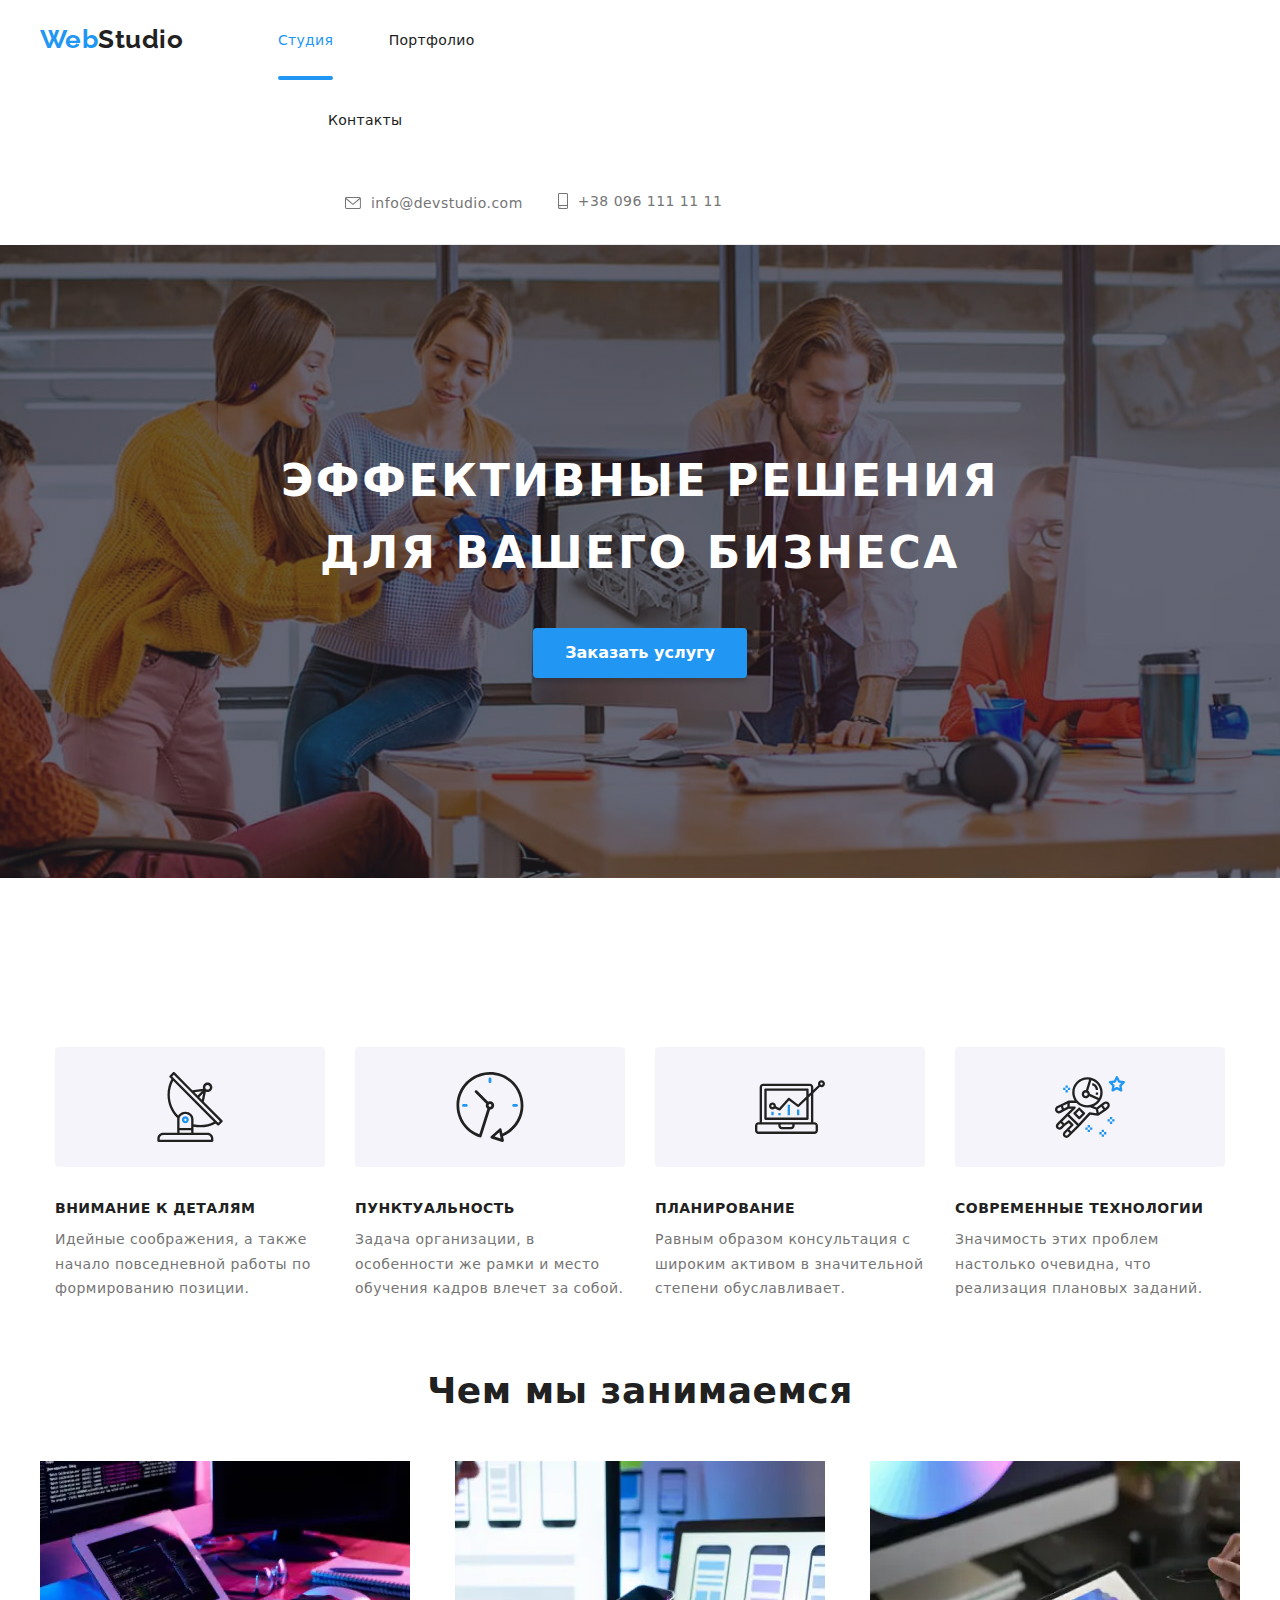
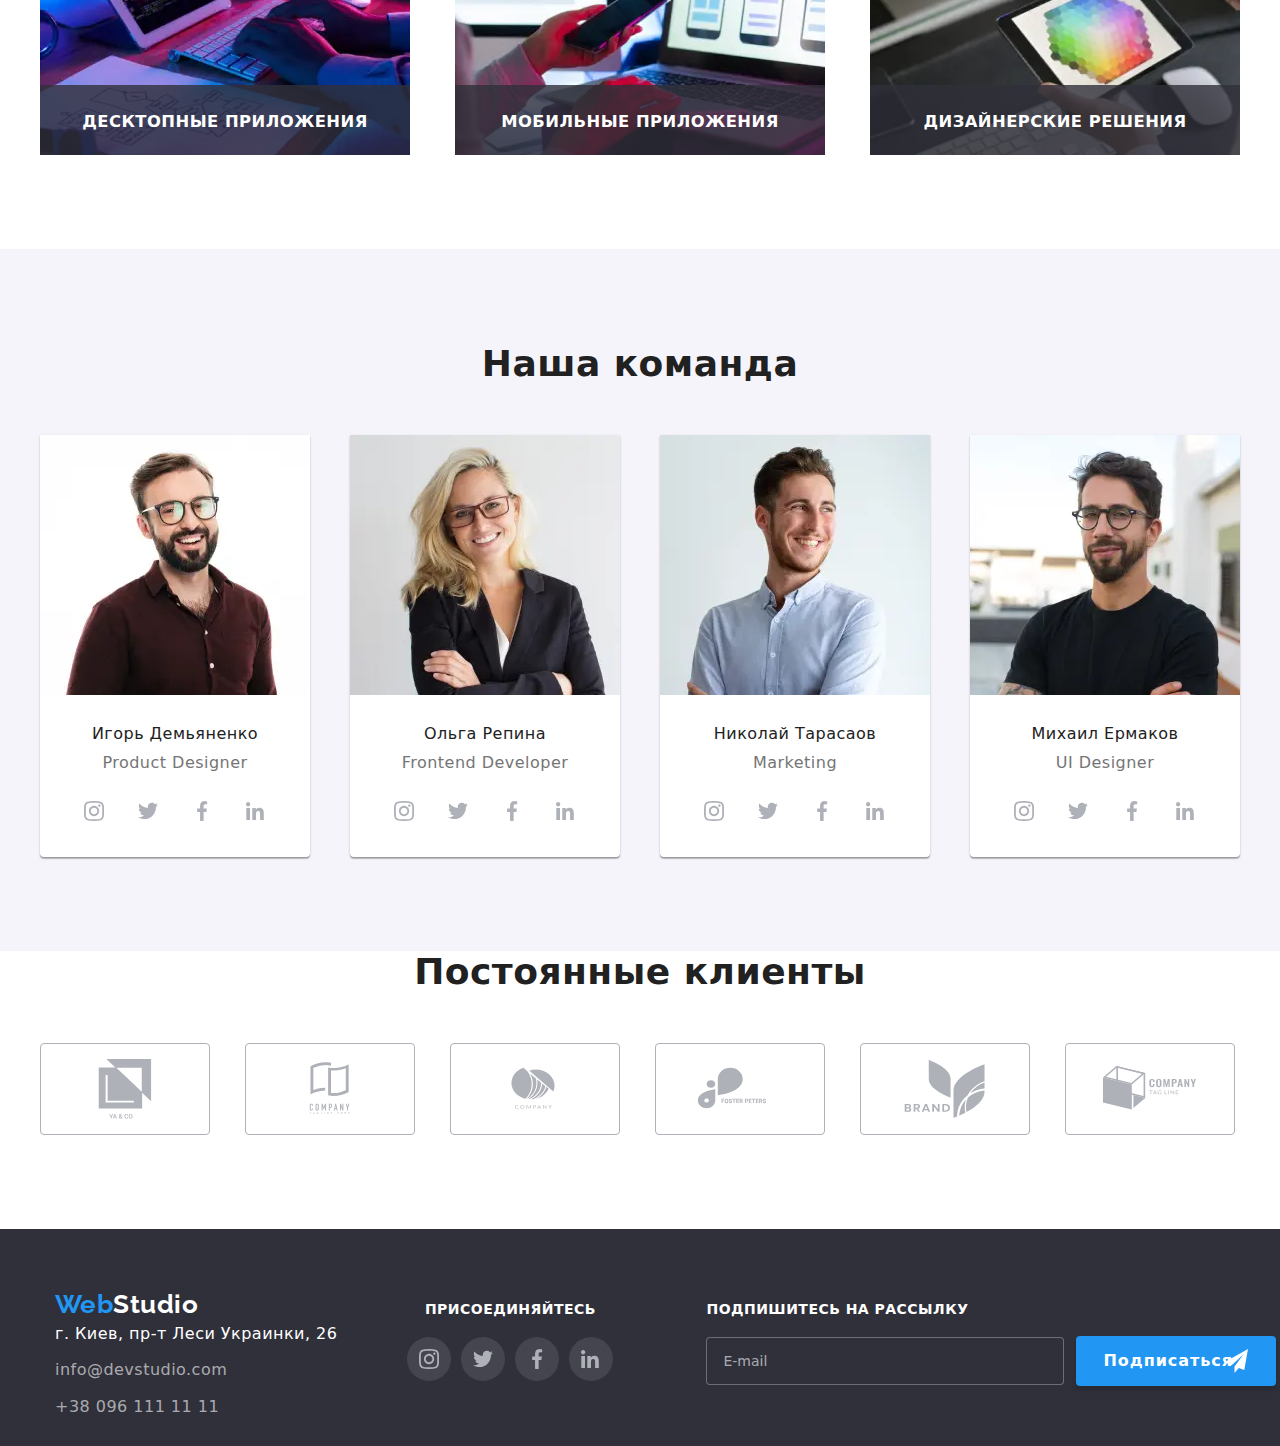
==== commit 1079d16b: "done" ====
--- a/index.html
+++ b/index.html
@@ -140,19 +140,50 @@
         <h2 class="container__expertises-title">Чем мы занимаемся</h2>
         <ul class="expertises">
             <li class="expertises__item">
-                    <img src="./images/img1.jpg" alt="картинка клавиатура" width="370">
+            
+                            <picture>
+                                <source srcset="
+                                                                            ./images/what-we-do/box1.webp 1x,
+                                                                            ./images/what-we-do/box1@2x.webp 2x" media="(min-width: 1200px)"
+                                    type="image/webp">
+                                <source srcset="
+                                                                            ./images/what-we-do/box1.jpg 1x,
+                                                                            ./images/what-we-do/box1@2x.jpg 2x" media="(min-width: 1200px)">
+                                <img class="we-do-img" src="./img/what-we-do/box1.jpg" width="370" height="294" alt="руки на клавиатуре">
+                            </picture>
+
                     <div class="expertises__title">
                         <h3>Десктопные приложения</h3>
                     </div>       
             </li>
             <li class="expertises__item">
-                <img src="./images/img2.jpg" alt="картинка телефон" width="370">
+                            <picture>
+                                <source srcset="
+                                                                            ./images/what-we-do/box2.webp 1x,
+                                                                            ./images/what-we-do/box2@2x.webp 2x" media="(min-width: 1200px)"
+                                    type="image/webp">
+                                <source srcset="
+                                                                            ./images/what-we-do/box2.jpg 1x,
+                                                                            ./images/what-we-do/box2@2x.jpg 2x" media="(min-width: 1200px)">
+                                <img class="we-do-img" src="./img/what-we-do/box2.jpg" width="370" height="294" alt="руки держат телефон">
+                            </picture>
+
                 <div class="expertises__title">
                     <h3>Мобильные приложения</h3>
                 </div>
             </li>
             <li class="expertises__item">
-                <img src="./images/img3.jpg" alt="картинка планшет" width="370">
+                            <picture>
+                                <source srcset="
+                                                                            ./images/what-we-do/box3.webp 1x,
+                                                                            ./images/what-we-do/box3@2x.webp 2x" media="(min-width: 1200px)"
+                                    type="image/webp">
+                                <source srcset="
+                                                                            ./images/what-we-do/box3.jpg 1x,
+                                                                            ./images/what-we-do/box3@2x.jpg 2x" media="(min-width: 1200px)">
+                                <img class="we-do-img" src="./img/what-we-do/box3.jpg" width="370" height="294" alt="планшет с цветовой гаммой">
+                            </picture>
+
                 <div class="expertises__title">
                     <h3>Дизайнерские решения</h3>
                 </div>
--- a/css/main.min.css
+++ b/css/main.min.css
@@ -1,3 +1,3 @@
 *,*::before,*::after{box-sizing:border-box;margin:0px;padding:0px}body{letter-spacing:00.03em;font-family:var(--font-family);color:var(--font-heading-color)}li{list-style:none}img{display:block;width:100%}a{text-decoration:none;display:block;color:inherit}button{cursor:pointer}input{cursor:pointer}/*! modern-normalize v1.1.0 | MIT License | https://github.com/sindresorhus/modern-normalize */*,::before,::after{box-sizing:border-box}.image{display:block}html{line-height:1.15;-webkit-text-size-adjust:100%;-moz-tab-size:4;tab-size:4}body{margin:0;font-family:system-ui,-apple-system,"Segoe UI",Roboto,Helvetica,Arial,sans-serif,"Apple Color Emoji","Segoe UI Emoji"}hr{height:0;color:inherit}abbr[title]{text-decoration:underline dotted}b,strong{font-weight:bolder}code,kbd,samp,pre{font-family:ui-monospace, SFMono-Regular, Consolas, "Liberation Mono", Menlo,- monospace;font-size:1em}small{font-size:80%}sub,sup{font-size:75%;line-height:0;position:relative;vertical-align:baseline}sub{bottom:-0.25em}sup{top:-0.5em}table{text-indent:0;border-color:inherit}button,input,optgroup,select,textarea{font-family:inherit;font-size:100%;line-height:1.15;margin:0}button,select{text-transform:none}button,[type="button"],[type="reset"],[type="submit"]{-webkit-appearance:button}::-moz-focus-inner{border-style:none;padding:0}:-moz-focusring{outline:1px dotted ButtonText}:-moz-ui-invalid{box-shadow:none}legend{padding:0}progress{vertical-align:baseline}::-webkit-inner-spin-button,::-webkit-outer-spin-button{height:auto}[type="search"]{-webkit-appearance:textfield;outline-offset:-2px}::-webkit-search-decoration{-webkit-appearance:none}::-webkit-file-upload-button{-webkit-appearance:button;font:inherit}summary{display:list-item}:root{--font-description-color: hsl(0, 0%, 46%);--font-heading-color: #212121;--accent-color: #ffffff;--hover-link-color: #2196f3;--background-basic: #e5e5e5;--background-team-color: #f5f4fa;--background-footer-color: #2f303a;--font-family: "Roboto", sans-serif;--font-size-header-footer-features: 14px;--font-size-command: 16px;--hover-web-color: #2196f3}.visually-hidden{position:absolute;white-space:nowrap;width:1px;height:1px;overflow:hidden;border:0;padding:0;clip:rect(0 0 0 0);clip-path:inset(50%);margin:-1px}.is-hidden{visibility:hidden;opacity:0;pointer-events:none}.is-hidden .modal.window{transform:translate(-50%, -50%) scale(0.9)}.header-menu__mobile-menu{display:none;position:absolute;width:100%;top:0px;left:0;margin:0 0;overflow:scroll;background-color:#ffff}.header-menu__mobile-menu.is-open{position:fixed;display:flex;flex-direction:column}@media screen and (max-width: 767px){.header-menu__mobile-menu{height:100vh;padding:48px 40px}}@media screen and (min-width: 768px){.header-menu__mobile-menu{position:relative;display:flex;align-items:center}}@media screen and (min-width: 1200px){.header-menu__mobile-menu{position:relative;display:inline-block}}@media screen and (max-width: 767px){.header-menu__navigation-and-contacts{display:flex;flex-direction:column;justify-content:space-between}}.header-menu__phone-menu-icon{margin:22px 23px 22px 0;display:block;background-color:transparent;border:none;z-index:10}.header-menu__phone-menu-icon .header-menu__icon-close{display:none}.header-menu__phone-menu-icon.is-open .header-menu__icon-close{display:block}.header-menu__phone-menu-icon.is-open .header-menu__icon-open{display:none}@media screen and (min-width: 768px){.header-menu__phone-menu-icon{display:none}}@media screen and (max-width: 767px){.header-menu__social-monbile{display:flex;margin-top:8%}}@media screen and (min-width: 768px){.header-menu__social-monbile{display:none}}.header-menu__social-list-item{display:inline-block;color:var(--hover-link-color);font-size:18px;line-height:1.22}.header-menu__social-list-item:not(:last-child){padding-right:10px;border-right:1px solid rgba(33,33,33,0.2)}.section{padding:0px 15px 60px 15px}@media (min-width: 1200px){.section{padding:94px 0px}}.section-title{font-size:36px;line-height:1.17}.container{width:100%;margin-left:auto;margin-right:auto}@media screen and (min-width: 480px){.container{width:480px}}@media screen and (min-width: 768px){.container{width:768px}}@media screen and (min-width: 1200px){.container{width:1200px}}@media screen and (min-width: 768px) and (max-width: 1200px){.container.section{padding-left:0;padding-right:0}}.logo{display:block;margin:16px 15px;font-family:Raleway;font-size:24px;color:var(--font-heading-color);font-weight:700;line-height:1.19}.logo:focus,.logo:hover{color:var(--hover-link-color)}@media screen and (min-width: 768px) and (max-width: 1200px){.logo{margin:26px 0 26px 15px}}@media screen and (min-width: 1200px){.logo{font-size:26px;margin:0;padding:24px 0 25px 0;position:absolute;z-index:10}}.logo__span{color:var(--hover-link-color)}.footer__logo{margin:0 0 20px 0}@media screen and (min-width: 1200px){.footer__logo{margin-top:0;padding:0 0 0 0;margin-top:60px;margin-bottom:20px}}@media screen and (min-width: 1200px){.logo.footer__logo{position:relative;margin:0}}@media screen and (max-width: 767px){.header-menu__navigation{display:flex;flex-direction:column}}@media screen and (min-width: 768px){.header-menu__navigation{display:flex;width:294px;justify-content:space-between;margin-left:88px}}@media screen and (min-width: 1200px){.header-menu__navigation{display:inline-block;width:inherit;margin-left:238px;width:302px}.header-menu__navigation .header-menu__navigation-item+.header-menu__navigation-item{margin-left:50px}}@media screen and (max-width: 767px){.header-menu__navigation-item{font-size:40px;color:var(--font-heading-color);font-weight:500;line-height:1.17;display:block;margin-bottom:48px;letter-spacing:0.02em;transition:color 250ms cubic-bezier(0.4, 0, 0.2, 1);cursor:pointer}}@media screen and (min-width: 768px){.header-menu__navigation-item{font-size:var(--font-size-header-footer-features);color:var(--font-heading-color);font-weight:500;line-height:1.17;position:relative;display:inline-block;padding:32px 0 32px;letter-spacing:0.02em;transition:color 250ms cubic-bezier(0.4, 0, 0.2, 1);cursor:pointer}.header-menu__navigation-item:hover,.header-menu__navigation-item:focus{color:var(--hover-link-color)}}.header-menu__navigation-item--active{color:var(--hover-link-color)}.header-menu__navigation-item--active::after{display:block;content:"";height:4px;width:100%;border-radius:2px;background-color:var(--hover-link-color);position:absolute;bottom:0}@media screen and (max-width: 767px){.header-menu__navigation-item--active::after{display:none}}.header-menu__phone,.header-menu__email{display:inline-flex;align-items:center}.header-menu__contacts{transition:color 250ms cubic-bezier(0.4, 0, 0.2, 1)}@media screen and (max-width: 767px){.header-menu__contacts{display:flex;flex-direction:column-reverse}}@media screen and (min-width: 768px){.header-menu__contacts{display:flex;flex-direction:column;margin-left:84px;font-size:12px;color:#757575;font-weight:500;line-height:1.17}}@media screen and (min-width: 1200px){.header-menu__contacts{margin:0 0 0 305px;display:inline-block;font-size:14px;color:#757575;font-weight:500;line-height:1.17}.header-menu__contacts .header-menu__contacts-item{display:inline-block;padding:32px 0}}.header-menu__contacts-item{cursor:pointer}.header-menu__contacts-item:focus,.header-menu__contacts-item:hover{color:var(--hover-link-color)}@media screen and (max-width: 767px){.header-menu__contacts{margin-top:38%;padding:0 0}.header-menu__contacts-item{padding:0 0;margin:0 0}}@media screen and (max-width: 767px){.header-menu__email{color:#757575;font-size:24px}.header-menu__phone{color:var(--hover-link-color);font-size:34px;font-weight:500;margin:0px 0 32px 0}}@media screen and (min-width: 1200px){.header-menu__contacts-item{padding:0}}@media screen and (min-width: 1200px){.header-menu__contacts-item+.header-menu__contacts-item{margin-left:30px}}@media screen and (min-width: 768px) and (max-width: 1200px){.header-menu__contacts-item:first-child{margin-bottom:10px}}@media screen and (max-width: 768px){.header-menu__icon-email{display:none}.header-menu__icon-phone{display:none}}@media screen and (min-width: 768px) and (max-width: 1200px){.header-menu__icon-email{display:inline-block;margin-right:8px;width:14px;height:10px;fill:currentColor}.header-menu__icon-phone{display:inline-block;width:10px;height:14px;margin-right:8px;fill:currentColor}}@media screen and (min-width: 1200px){.header-menu__icon-email{width:16px;height:12px;margin-right:10px;fill:currentColor}.header-menu__icon-phone{width:10px;height:16px;margin-right:10px;fill:currentColor}}.subscribe.btn{position:relative;padding:10px 0 10px 27px;text-align:left}.hero__order-btn{padding:10px 32px;min-width:200px;margin-top:40px;padding:10px 32px;background-color:var(--hover-link-color);border-radius:4px;border:transparent;box-shadow:0px 4px 4px rgba(0,0,0,0.15);font-size:16px;color:var(--accent-color);font-weight:700;line-height:1.88}.btn{display:inline-block;width:200px;background-color:#2196f3;box-shadow:0px 4px 4px rgba(0,0,0,0.15);border-radius:4px;border:0px;letter-spacing:0.06em;font-size:16px;color:var(--accent-color);font-weight:700;line-height:1.86}.name-btn{margin-left:0}.icon-send-btn{position:absolute;fill:var(--accent-color);margin-left:10px;top:13px;right:28px}.send.btn{background-color:var(--hover-web-color);transition:background-color 250ms cubic-bezier(0.4, 0, 0.2, 1)}.send.btn:hover,.send.btn:focus{background-color:#188ce8;box-shadow:0px 4px 4px rgba(0,0,0,0.15)}.send.btn{display:block;margin:30px auto 0 auto;padding:10px 0 10px}.filter{display:flex;justify-content:center;padding-bottom:50px}.filter__item+.filter__item{margin-left:8px}.filter-button{min-height:38px;padding:6px 22px;background-color:#f5f4fa;text-align:center;border:0ch;border-radius:4px;letter-spacing:inherit;font-size:16px;color:var(--font-heading-color);font-weight:500;line-height:1.62;transition:color 250ms cubic-bezier(0.4, 0, 0.2, 1),background-color 250ms cubic-bezier(0.4, 0, 0.2, 1),box-shadow 250ms cubic-bezier(0.4, 0, 0.2, 1)}.filter-button:focus,.filter-button:hover{background-color:var(--hover-web-color);color:var(--accent-color);box-shadow:0px 3px 1px rgba(0,0,0,0.1),0px 1px 2px rgba(0,0,0,0.08),0px 2px 2px rgba(0,0,0,0.12)}.backdrop{position:relative;top:0;left:0;position:fixed;background-color:rgba(0,0,0,0.2);width:100%;height:100%;z-index:100;opacity:1;transition:opacity 250ms cubic-bezier(0.4, 0, 0.2, 1),visibility 250ms cubic-bezier(0.4, 0, 0.2, 1)}.modal-window{width:94%;position:absolute;background-color:#ffffff;top:50%;left:50%;transform:translate(-50%, -50%) scale(1);box-shadow:0px 1px 3px rgba(0,0,0,0.12),0px 1px 1px rgba(0,0,0,0.14),0px 2px 1px rgba(0,0,0,0.2);border-radius:4px;transition:transform 250ms cubic-bezier(0.4, 0, 0.2, 1);z-index:100}@media (min-width: 480px){.modal-window{width:450px}}@media (min-width: 768px) and (max-width: 1200px){.modal-window{width:450px;height:609px}}@media (min-width: 1200px){.modal-window{width:528px;height:581px}}.modal-window__content{padding:40px}.modal-window__message{text-align:center;font-size:20px;line-height:1.15;margin-bottom:12px}.modal-window__form{position:relative;display:flex;flex-direction:column;color:#757575;font-size:12px}.modal-window__form+.modal-window__form{margin-top:10px}.modal-window__input{height:40px;border:1px solid rgba(33,33,33,0.2);border-radius:4px;padding-left:42px;outline:none;transition:border-color 250ms cubic-bezier(0.4, 0, 0.2, 1)}.modal-window__input:focus,.modal-window__input:hover{border:1px solid #2196f3}.modal-window__input:focus ~ .modal-window__icon,.modal-window__input:hover ~ .modal-window__icon{fill:var(--hover-web-color)}.modal-window__text-area{resize:none;border:1px solid rgba(33,33,33,0.2);border-radius:4px;transition:border-color 250ms cubic-bezier(0.4, 0, 0.2, 1);outline:none;cursor:pointer}.modal-window__text-area:focus,.modal-window__text-area:hover{border:1px solid #2196f3}@media (min-width: 1200px){.modal-window__text-area{width:448px;height:120px}}.modal-window__icon{position:absolute;top:28px;left:15px;transition:fill 250ms cubic-bezier(0.4, 0, 0.2, 1)}.modal-window__forma-name{font-size:12px;font-weight:400;letter-spacing:0.01em;margin-bottom:4px}.modal-window__text-area[placeholder]{padding-top:12px;padding-left:16px}.close-btn{background-color:var(--accent-color);position:absolute;right:8px;top:8px;display:block;width:30px;height:30px;border:1px solid rgba(0,0,0,0.1);border-radius:50%}.close-btn:hover .close-btn__icon,.close-btn:focus .close-btn__icon{fill:var(--hover-web-color)}.close-btn__icon{transition:fill 250ms cubic-bezier(0.4, 0, 0.2, 1)}.modal-window__agreement{margin-top:20px;font-size:12px}@media (min-width: 1200px){.modal-window__agreement{font-size:14px}}.modal-window__link{display:inline-block;color:var(--hover-web-color);margin-left:5px;text-decoration:underline}.modal-window__agree{align-items:center;justify-content:center}.modal-window__agree::before{display:inline-block;content:" ";margin-right:7px;width:16px;height:15px;background-image:url("../images/border-check.svg")}.modal-window__checkbox:checked ~ .modal-window__agree::before{background-color:var(--hover-web-color);border-radius:4px;background-image:url("../images/icon-check.svg");background-repeat:no-repeat;background-position:50% 50%;background-origin:content-box}.checkbox:checked ~ .agree::before{background-color:var(--hover-web-color);border-radius:4px;background-image:url("../images/icon-check.svg");background-repeat:no-repeat;background-position:50% 50%;background-origin:content-box}.social-link__icon{width:44px;height:44px;border-radius:50%;padding:12px 0;fill:#afb1b8;transition:fill 250ms cubic-bezier(0.4, 0, 0.2, 1)}.member__social-link:not(:first-child){margin-left:10px}.social-link__ln{display:block;width:44px;height:44px;border-radius:50%;transition:background-color 250ms cubic-bezier(0.4, 0, 0.2, 1)}.social-link__ln:hover .social-link__icon,.social-link__ln:focus .social-link__icon{fill:var(--accent-color)}.social-link__ln:hover,.social-link__ln:focus{background-color:var(--hover-link-color)}.footer__social-link{background-color:rgba(255,255,255,0.1);fill:var(--accent-color);border-radius:50%}.footer__social-link+.footer__social-link{margin-left:10px}.header{border-bottom-width:1px;border-bottom-style:solid;border-bottom-color:#ececec}.header-menu{width:100%;display:flex;align-items:center;position:relative;justify-content:space-between}@media screen and (min-width: 768px){.header-menu{display:flex;justify-content:left}}@media screen and (min-width: 1200px){.header-menu{display:inline-block}}.features{display:block}@media screen and (min-width: 768px) and (max-width: 1200px){.features{display:flex;flex-wrap:wrap;justify-content:center;margin:-15px}}@media screen and (min-width: 1200px){.features{display:flex;justify-content:space-between}}@media screen and (max-width: 767px){.features__item{width:100%;margin:0}}@media screen and (min-width: 768px){.features__item{width:354px;height:251px;margin:15px}}@media screen and (min-width: 1200px){.features__item{width:270px;height:120px}}.features__title{font-size:var(--font-size-header-footer-features);color:var(--font-heading-color);font-weight:700;line-height:1.14;margin-bottom:10px;text-transform:uppercase}@media screen and (max-width: 767px){.features__title{text-align:center}}.features__describe{font-size:var(--font-size-header-footer-features);color:#757575;font-weight:400;line-height:1.74}@media screen and (max-width: 767px){.features__describe{text-align:start}}.feautures__icon{width:354px;height:120px;padding:25px 0;margin-bottom:30px;border-radius:4px;background-color:#f5f4fa}@media screen and (max-width: 767px){.feautures__icon{width:100%}}@media screen and (min-width: 1200px){.feautures__icon{width:270px;height:120px;padding:25px 0;margin-bottom:30px;border-radius:4px;background-color:#f5f4fa}}.hero{margin-left:auto;margin-right:auto;margin-bottom:60px;padding:118px 0 118px;text-align:center;background-size:cover;background-position:center}@media screen and (max-width: 479px){.hero{background-image:linear-gradient(to right, rgba(47,48,58,0.4), rgba(47,48,58,0.4)),url("../../images/background_phone.jpg")}}@media screen and (min-width: 320px){.hero{background-image:linear-gradient(to right, rgba(47,48,58,0.4), rgba(47,48,58,0.4)),url("../../images/background_phone.jpg");height:400px}}@media screen and (min-width: 768px){.hero{background-image:linear-gradient(to right, rgba(47,48,58,0.4), rgba(47,48,58,0.4)),url("../../images/background_tablet.jpg");height:400px;min-width:768px}}@media screen and (min-width: 1200px){.hero{padding-top:200px;padding-bottom:200px;margin-bottom:0px;height:600px;width:1600px;background-image:linear-gradient(to right, rgba(47,48,58,0.4), rgba(47,48,58,0.4)),url("../../images/background.jpg");background-repeat:no-repeat}}.hero__title{text-transform:uppercase;text-align:center;letter-spacing:0.06em;font-size:26px;color:var(--accent-color);font-weight:900;line-height:1.62}@media screen and (min-width: 1200px){.hero__title{font-size:44px;color:var(--accent-color);font-weight:900;line-height:1.62}}.section.expertise{padding-top:94px}@media screen and (max-width: 1200px){.section.expertise{display:none}}.container__expertises-title{color:var(--font-heading-color);text-align:center;margin-bottom:50px;font-size:36px}.expertises{position:relative;display:flex;justify-content:space-between;z-index:1}.expertises__item{position:relative}.expertises__title{text-align:center;width:100%;height:70px;background-color:rgba(47,48,58,0.8);position:absolute;bottom:0;padding:27px 0 27px;text-transform:uppercase;font-size:var(--font-size-header-footer-features);color:var(--accent-color);font-weight:700;line-height:1.17}.team{width:100%;background-color:#f5f4fa;text-align:center;line-height:1.17;padding-top:60px}@media screen and (min-width: 1200px){.team{padding:94px 0}}.team__title{text-align:center;font-size:28px;margin-bottom:30px}@media screen and (min-width: 1200px){.team__title{font-size:36px;margin-bottom:50px}}.member__name{margin-top:30px;font-weight:500;font-size:var(--font-size-command)}.member__position{margin-top:10px;color:var(--font-description-color);font-size:var(--font-size-command)}@media screen and (max-width: 767px){.members{display:block;width:100%}}@media screen and (min-width: 768px) and (max-width: 1200px){.members{width:768px;display:flex;flex-wrap:wrap;margin-left:auto;margin-right:auto}}@media screen and (min-width: 1200px){.members{display:flex;justify-content:space-between}}.member{box-shadow:0px 1px 3px rgba(0,0,0,0.12),0px 1px 1px rgba(0,0,0,0.14),0px 2px 1px rgba(0,0,0,0.2);border-radius:0px 0px 4px 4px;background:var(--accent-color)}@media screen and (max-width: 767px){.member{width:100%}}@media screen and (min-width: 768px) and (max-width: 1200px){.member{width:354px;margin:15px}}.member .member__social-media{display:flex;justify-content:center;text-align:center;padding:16px 0px 24px}@media screen and (max-width: 767px){.member:not(:last-child){margin-bottom:30px}}.customers__title{text-align:center;margin-top:60px;margin-bottom:30px}@media screen and (min-width: 1200px){.customers__title{margin-bottom:50px;margin-top:0;font-size:36px;color:var(--font-heading-color);font-weight:700;line-height:1.17}}.customers-list{display:flex;flex-wrap:wrap;justify-content:center;margin:-15px}@media screen and (min-width: 1200px){.customers-list{flex-wrap:nowrap}}.customer{margin:15px;width:210px}@media screen and (max-width: 479px){.customer{width:100%}}@media screen and (min-width: 768px) and (max-width: 1200px){.customer{width:226px}}.customer__link{height:92px;display:flex;justify-content:center;align-items:center;border:1px solid #afb1b8;border-radius:4px;transition:border 250ms cubic-bezier(0.4, 0, 0.2, 1)}.customer__link:hover,.customer__link:focus{border:1px solid var(--hover-web-color)}.customer__link:hover .customer__icon,.customer__link:focus .customer__icon{fill:var(--hover-web-color)}@media screen and (min-width: 1200px){.customer__link{display:flex;width:170px}}.customer__icon{display:flex;align-items:center;fill:#afb1b8;transition:fill 250ms cubic-bezier(0.4, 0, 0.2, 1)}.projects{display:flex;justify-content:center;flex-wrap:wrap}.projects__link{position:relative;transition:box-shadow 250ms cubic-bezier(0.4, 0, 0.2, 1)}.projects__link:hover,.projects__link:focus{box-shadow:0px 1px 1px rgba(0,0,0,0.12),0px 4px 4px rgba(0,0,0,0.06),1px 4px 6px rgba(0,0,0,0.16)}.projects__link:hover .projects__describe,.projects__link:focus .projects__describe{transform:translateY(-100%)}.projects__image-overlay{position:relative;overflow:hidden}.projects__describe{display:block;position:absolute;width:100%;height:100%;padding:63px 24px;margin-top:0;background-color:rgba(33,150,243,0.9);transform:translateY(0%);transition:transform 250ms cubic-bezier(0.4, 0, 0.2, 1);font-size:18px;color:var(--accent-color);font-weight:400;line-height:1.56}.projects__image-overlay{position:relative;overflow:hidden}.projects__item:not(:nth-child(3n)){margin-right:30px}.projects__item:not(:nth-last-child(-n+3)){margin-bottom:30px}.projects__capture{padding:20px 24px;border-right:1px solid #eeeeee;border-left:1px solid #eeeeee;border-bottom:1px solid #eeeeee}.projects__name{display:block;margin-bottom:4px;letter-spacing:0.06em;font-size:18px;color:var(--font-heading-color);font-weight:700;line-height:2}.projects__kind{font-size:16px;line-height:1.88;color:#757575}.footer{padding-top:0px;background-color:var(--background-footer-color);color:var(--accent-color);--font-heading-color: var(--accent-color)}.footer-content{display:block;padding-top:60px;text-align:center}@media screen and (min-width: 1200px){.footer-content{width:1600px;display:flex;text-align:left}}.footer-content__mail,.footer-content__phone{color:rgba(255,255,255,0.6);margin-top:9px}.footer-content__mail:hover,.footer-content__mail:focus,.footer-content__phone:hover,.footer-content__phone:focus{color:var(--hover-web-color)}.footer-conten__media{margin-top:60px;text-align:center}@media screen and (min-width: 768px) and (max-width: 1200px){.footer-conten__media{margin-top:5px}}@media screen and (min-width: 1200px){.footer-conten__media{margin-top:12px;margin-left:70px}}.footer-conten__media-title{font-size:var(--font-size-header-footer-features);text-transform:uppercase;font-weight:700;line-height:1.18}.footer-content__social-media{display:flex;justify-content:center;margin-top:20px}.footer-content__adress{line-height:1.71;font-style:normal}.footer__form{padding-top:60px;padding-bottom:60px;display:flex;align-items:center;flex-direction:column}@media screen and (min-width: 1200px){.footer__form{display:flex;justify-content:center;padding-top:12px;flex-direction:row}}.footer-conten__subscribe-section{display:flex;flex-direction:column;justify-content:center;font-size:14px;font-weight:bold;text-transform:uppercase;width:450px}@media screen and (max-width: 479px){.footer-conten__subscribe-section{width:100%;padding:0 15px}}@media screen and (min-width: 1200px){.footer-conten__subscribe-section{width:358px;margin-left:93px}}.footer-content__subscribe-label{margin-bottom:20px}.footer-content__subscribe-email{padding:15px 16px;background-color:var(--background-footer-color);border:1px solid rgba(255,255,255,0.3);border-radius:4px;color:var(--accent-color)}.footer-content__subscribe-email::-webkit-input-placeholder{color:rgba(255,255,255,0.6)}.footer-content__submit-button{margin-top:20px}@media (min-width: 1200px){.footer-content__submit-button{margin-top:35px;margin-left:12px}}@media screen and (min-width: 768px){.footer-content__adress-and-media{display:flex;justify-content:space-around}}@media screen and (min-width: 1200px){.footer-content__adress-logo{margin-left:15px}}
+ monospace;font-size:1em}small{font-size:80%}sub,sup{font-size:75%;line-height:0;position:relative;vertical-align:baseline}sub{bottom:-0.25em}sup{top:-0.5em}table{text-indent:0;border-color:inherit}button,input,optgroup,select,textarea{font-family:inherit;font-size:100%;line-height:1.15;margin:0}button,select{text-transform:none}button,[type="button"],[type="reset"],[type="submit"]{-webkit-appearance:button}::-moz-focus-inner{border-style:none;padding:0}:-moz-focusring{outline:1px dotted ButtonText}:-moz-ui-invalid{box-shadow:none}legend{padding:0}progress{vertical-align:baseline}::-webkit-inner-spin-button,::-webkit-outer-spin-button{height:auto}[type="search"]{-webkit-appearance:textfield;outline-offset:-2px}::-webkit-search-decoration{-webkit-appearance:none}::-webkit-file-upload-button{-webkit-appearance:button;font:inherit}summary{display:list-item}:root{--font-description-color: hsl(0, 0%, 46%);--font-heading-color: #212121;--accent-color: #ffffff;--hover-link-color: #2196f3;--background-basic: #e5e5e5;--background-team-color: #f5f4fa;--background-footer-color: #2f303a;--font-family: "Roboto", sans-serif;--font-size-header-footer-features: 14px;--font-size-command: 16px;--hover-web-color: #2196f3}.visually-hidden{position:absolute;white-space:nowrap;width:1px;height:1px;overflow:hidden;border:0;padding:0;clip:rect(0 0 0 0);clip-path:inset(50%);margin:-1px}.is-hidden{visibility:hidden;opacity:0;pointer-events:none}.is-hidden .modal.window{transform:translate(-50%, -50%) scale(0.9)}.header-menu__mobile-menu{display:none;position:absolute;width:100%;top:0px;left:0;margin:0 0;background-color:#ffff}.header-menu__mobile-menu.is-open{position:fixed;display:flex;flex-direction:column;overflow:scroll;z-index:1}@media screen and (max-width: 767px){.header-menu__mobile-menu{height:100vh;padding:48px 40px}}@media screen and (min-width: 768px){.header-menu__mobile-menu{position:relative;display:flex;align-items:center}}@media screen and (min-width: 1200px){.header-menu__mobile-menu{position:relative;display:inline-block}}@media screen and (max-width: 767px){.header-menu__navigation-and-contacts{display:flex;flex-direction:column;justify-content:space-between}}.header-menu__phone-menu-icon{margin:22px 23px 22px 0;display:block;background-color:transparent;border:none;z-index:10}.header-menu__phone-menu-icon .header-menu__icon-close{display:none}.header-menu__phone-menu-icon.is-open .header-menu__icon-close{display:block}.header-menu__phone-menu-icon.is-open .header-menu__icon-open{display:none}@media screen and (min-width: 768px){.header-menu__phone-menu-icon{display:none}}@media screen and (max-width: 767px){.header-menu__social-monbile{display:flex;margin-top:8%}}@media screen and (min-width: 768px){.header-menu__social-monbile{display:none}}.header-menu__social-list-item{display:inline-block;color:var(--hover-link-color);font-size:18px;line-height:1.22}.header-menu__social-list-item:not(:last-child){padding-right:10px;border-right:1px solid rgba(33,33,33,0.2)}.section{padding:0px 15px 60px 15px}@media (min-width: 1200px){.section{padding:94px 0px}}.section-title{font-size:36px;line-height:1.17}.container{width:100%;margin-left:auto;margin-right:auto}@media screen and (min-width: 480px){.container{width:480px}}@media screen and (min-width: 768px){.container{width:768px}}@media screen and (min-width: 1200px){.container{width:1200px}}@media screen and (min-width: 768px) and (max-width: 1200px){.container.section{padding-left:0;padding-right:0}}.logo{display:block;margin:16px 15px;font-family:Raleway;font-size:24px;color:var(--font-heading-color);font-weight:700;line-height:1.19}.logo:focus,.logo:hover{color:var(--hover-link-color)}@media screen and (min-width: 768px) and (max-width: 1200px){.logo{margin:26px 0 26px 15px}}@media screen and (min-width: 1200px){.logo{font-size:26px;margin:0;padding:24px 0 25px 0;position:absolute;z-index:10}}.logo__span{color:var(--hover-link-color)}.footer__logo{margin:0 0 20px 0}@media screen and (min-width: 1200px){.footer__logo{margin-top:0;padding:0 0 0 0;margin-top:60px;margin-bottom:20px}}@media screen and (min-width: 1200px){.logo.footer__logo{position:relative;margin:0}}@media screen and (max-width: 767px){.header-menu__navigation{display:flex;flex-direction:column}}@media screen and (min-width: 768px){.header-menu__navigation{display:flex;width:294px;justify-content:space-between;margin-left:88px}}@media screen and (min-width: 1200px){.header-menu__navigation{display:inline-block;width:inherit;margin-left:238px;width:302px}.header-menu__navigation .header-menu__navigation-item+.header-menu__navigation-item{margin-left:50px}}@media screen and (max-width: 767px){.header-menu__navigation-item{font-size:40px;color:var(--font-heading-color);font-weight:500;line-height:1.17;display:block;margin-bottom:48px;letter-spacing:0.02em;transition:color 250ms cubic-bezier(0.4, 0, 0.2, 1);cursor:pointer}}@media screen and (min-width: 768px){.header-menu__navigation-item{font-size:var(--font-size-header-footer-features);color:var(--font-heading-color);font-weight:500;line-height:1.17;position:relative;display:inline-block;padding:32px 0 32px;letter-spacing:0.02em;transition:color 250ms cubic-bezier(0.4, 0, 0.2, 1);cursor:pointer}.header-menu__navigation-item:hover,.header-menu__navigation-item:focus{color:var(--hover-link-color)}}.header-menu__navigation-item--active{color:var(--hover-link-color)}.header-menu__navigation-item--active::after{display:block;content:"";height:4px;width:100%;border-radius:2px;background-color:var(--hover-link-color);position:absolute;bottom:0}@media screen and (max-width: 767px){.header-menu__navigation-item--active::after{display:none}}.header-menu__phone,.header-menu__email{display:inline-flex;align-items:center}.header-menu__contacts{transition:color 250ms cubic-bezier(0.4, 0, 0.2, 1)}@media screen and (max-width: 767px){.header-menu__contacts{display:flex;flex-direction:column-reverse}}@media screen and (min-width: 768px){.header-menu__contacts{display:flex;flex-direction:column;margin-left:84px;font-size:12px;color:#757575;font-weight:500;line-height:1.17}}@media screen and (min-width: 1200px){.header-menu__contacts{margin:0 0 0 305px;display:inline-block;font-size:14px;color:#757575;font-weight:500;line-height:1.17}.header-menu__contacts .header-menu__contacts-item{display:inline-block;padding:32px 0}}.header-menu__contacts-item{cursor:pointer}.header-menu__contacts-item:focus,.header-menu__contacts-item:hover{color:var(--hover-link-color)}@media screen and (max-width: 767px){.header-menu__contacts{margin-top:38%;padding:0 0}.header-menu__contacts-item{padding:0 0;margin:0 0}}@media screen and (max-width: 767px){.header-menu__email{color:#757575;font-size:24px}.header-menu__phone{color:var(--hover-link-color);font-size:34px;font-weight:500;margin:0px 0 32px 0}}@media screen and (min-width: 1200px){.header-menu__contacts-item{padding:0}}@media screen and (min-width: 1200px){.header-menu__contacts-item+.header-menu__contacts-item{margin-left:30px}}@media screen and (min-width: 768px) and (max-width: 1200px){.header-menu__contacts-item:first-child{margin-bottom:10px}}@media screen and (max-width: 768px){.header-menu__icon-email{display:none}.header-menu__icon-phone{display:none}}@media screen and (min-width: 768px) and (max-width: 1200px){.header-menu__icon-email{display:inline-block;margin-right:8px;width:14px;height:10px;fill:currentColor}.header-menu__icon-phone{display:inline-block;width:10px;height:14px;margin-right:8px;fill:currentColor}}@media screen and (min-width: 1200px){.header-menu__icon-email{width:16px;height:12px;margin-right:10px;fill:currentColor}.header-menu__icon-phone{width:10px;height:16px;margin-right:10px;fill:currentColor}}.subscribe.btn{position:relative;padding:10px 0 10px 27px;text-align:left}.hero__order-btn{padding:10px 32px;min-width:200px;margin-top:40px;padding:10px 32px;background-color:var(--hover-link-color);border-radius:4px;border:transparent;box-shadow:0px 4px 4px rgba(0,0,0,0.15);font-size:16px;color:var(--accent-color);font-weight:700;line-height:1.88}.btn{display:inline-block;width:200px;background-color:#2196f3;box-shadow:0px 4px 4px rgba(0,0,0,0.15);border-radius:4px;border:0px;letter-spacing:0.06em;font-size:16px;color:var(--accent-color);font-weight:700;line-height:1.86}.name-btn{margin-left:0}.icon-send-btn{position:absolute;fill:var(--accent-color);margin-left:10px;top:13px;right:28px}.send.btn{background-color:var(--hover-web-color);transition:background-color 250ms cubic-bezier(0.4, 0, 0.2, 1)}.send.btn:hover,.send.btn:focus{background-color:#188ce8;box-shadow:0px 4px 4px rgba(0,0,0,0.15)}.send.btn{display:block;margin:30px auto 0 auto;padding:10px 0 10px}.filter{display:flex;justify-content:center;padding-bottom:50px;padding-top:60px}@media screen and (max-width: 768px){.filter{flex-wrap:wrap;justify-content:flex-start;padding-bottom:40px}}@media screen and (min-width: 768px){.filter{justify-content:center;padding-bottom:30px}}@media screen and (min-width: 1200px){.filter__item+.filter__item{margin-left:8px}}@media screen and (max-width: 768px){.filter__item{margin-left:0;padding-bottom:15px;padding-right:15px}}@media screen and (min-width: 768px){.filter__item{margin-right:8px}}.filter-button{min-height:38px;padding:6px 22px;background-color:#f5f4fa;text-align:center;border:0ch;border-radius:4px;letter-spacing:inherit;font-size:16px;color:var(--font-heading-color);font-weight:500;line-height:1.62;transition:color 250ms cubic-bezier(0.4, 0, 0.2, 1),background-color 250ms cubic-bezier(0.4, 0, 0.2, 1),box-shadow 250ms cubic-bezier(0.4, 0, 0.2, 1)}.filter-button:focus,.filter-button:hover{background-color:var(--hover-web-color);color:var(--accent-color);box-shadow:0px 3px 1px rgba(0,0,0,0.1),0px 1px 2px rgba(0,0,0,0.08),0px 2px 2px rgba(0,0,0,0.12)}.backdrop{position:relative;top:0;left:0;position:fixed;background-color:rgba(0,0,0,0.2);width:100%;height:100%;z-index:100;opacity:1;transition:opacity 250ms cubic-bezier(0.4, 0, 0.2, 1),visibility 250ms cubic-bezier(0.4, 0, 0.2, 1)}.modal-window{width:94%;position:absolute;background-color:#ffffff;top:50%;left:50%;transform:translate(-50%, -50%) scale(1);box-shadow:0px 1px 3px rgba(0,0,0,0.12),0px 1px 1px rgba(0,0,0,0.14),0px 2px 1px rgba(0,0,0,0.2);border-radius:4px;transition:transform 250ms cubic-bezier(0.4, 0, 0.2, 1);z-index:100}@media (min-width: 480px){.modal-window{width:450px}}@media (min-width: 768px) and (max-width: 1200px){.modal-window{width:450px;height:609px}}@media (min-width: 1200px){.modal-window{width:528px;height:581px}}.modal-window__content{padding:40px}.modal-window__message{text-align:center;font-size:20px;line-height:1.15;margin-bottom:12px}.modal-window__form{position:relative;display:flex;flex-direction:column;color:#757575;font-size:12px}.modal-window__form+.modal-window__form{margin-top:10px}.modal-window__input{height:40px;border:1px solid rgba(33,33,33,0.2);border-radius:4px;padding-left:42px;outline:none;transition:border-color 250ms cubic-bezier(0.4, 0, 0.2, 1)}.modal-window__input:focus,.modal-window__input:hover{border:1px solid #2196f3}.modal-window__input:focus ~ .modal-window__icon,.modal-window__input:hover ~ .modal-window__icon{fill:var(--hover-web-color)}.modal-window__text-area{resize:none;border:1px solid rgba(33,33,33,0.2);border-radius:4px;transition:border-color 250ms cubic-bezier(0.4, 0, 0.2, 1);outline:none;cursor:pointer}.modal-window__text-area:focus,.modal-window__text-area:hover{border:1px solid #2196f3}@media (min-width: 1200px){.modal-window__text-area{width:448px;height:120px}}.modal-window__icon{position:absolute;top:28px;left:15px;transition:fill 250ms cubic-bezier(0.4, 0, 0.2, 1)}.modal-window__forma-name{font-size:12px;font-weight:400;letter-spacing:0.01em;margin-bottom:4px}.modal-window__text-area[placeholder]{padding-top:12px;padding-left:16px}.close-btn{background-color:var(--accent-color);position:absolute;right:8px;top:8px;display:block;width:30px;height:30px;border:1px solid rgba(0,0,0,0.1);border-radius:50%}.close-btn:hover .close-btn__icon,.close-btn:focus .close-btn__icon{fill:var(--hover-web-color)}.close-btn__icon{transition:fill 250ms cubic-bezier(0.4, 0, 0.2, 1)}.modal-window__agreement{margin-top:20px;font-size:12px}@media (min-width: 1200px){.modal-window__agreement{font-size:14px}}.modal-window__link{display:inline-block;color:var(--hover-web-color);margin-left:5px;text-decoration:underline}.modal-window__agree{display:flex;align-items:center;justify-content:center}.modal-window__agree::before{display:inline-block;content:" ";margin-right:7px;width:16px;height:15px;background-image:url("../images/border-check.svg")}.modal-window__checkbox:checked ~ .modal-window__agree::before{background-color:var(--hover-web-color);border-radius:4px;background-image:url("../images/icon-check.svg");background-repeat:no-repeat;background-position:50% 50%;background-origin:content-box}.checkbox:checked ~ .agree::before{background-color:var(--hover-web-color);border-radius:4px;background-image:url("../images/icon-check.svg");background-repeat:no-repeat;background-position:50% 50%;background-origin:content-box}.social-link__icon{width:44px;height:44px;border-radius:50%;padding:12px 0;fill:#afb1b8;transition:fill 250ms cubic-bezier(0.4, 0, 0.2, 1)}.member__social-link:not(:first-child){margin-left:10px}.social-link__ln{display:block;width:44px;height:44px;border-radius:50%;transition:background-color 250ms cubic-bezier(0.4, 0, 0.2, 1)}.social-link__ln:hover .social-link__icon,.social-link__ln:focus .social-link__icon{fill:var(--accent-color)}.social-link__ln:hover,.social-link__ln:focus{background-color:var(--hover-link-color)}.footer__social-link{background-color:rgba(255,255,255,0.1);fill:var(--accent-color);border-radius:50%}.footer__social-link+.footer__social-link{margin-left:10px}.header{border-bottom-width:1px;border-bottom-style:solid;border-bottom-color:#ececec}.header-menu{width:100%;display:flex;align-items:center;position:relative;justify-content:space-between}@media screen and (min-width: 768px){.header-menu{display:flex;justify-content:left}}@media screen and (min-width: 1200px){.header-menu{display:inline-block}}.features{display:block}@media screen and (min-width: 768px) and (max-width: 1200px){.features{display:flex;flex-wrap:wrap;justify-content:center;margin:-15px}}@media screen and (min-width: 1200px){.features{display:flex;justify-content:space-between}}@media screen and (max-width: 767px){.features__item{width:100%;margin:0}}@media screen and (min-width: 768px){.features__item{width:354px;height:251px;margin:15px}}@media screen and (min-width: 1200px){.features__item{width:270px;height:120px}}.features__title{font-size:var(--font-size-header-footer-features);color:var(--font-heading-color);font-weight:700;line-height:1.14;margin-bottom:10px;text-transform:uppercase}@media screen and (max-width: 767px){.features__title{text-align:center}}.features__describe{font-size:var(--font-size-header-footer-features);color:#757575;font-weight:400;line-height:1.74}@media screen and (max-width: 767px){.features__describe{text-align:start}}.feautures__icon{width:354px;height:120px;padding:25px 0;margin-bottom:30px;border-radius:4px;background-color:#f5f4fa}@media screen and (max-width: 767px){.feautures__icon{width:100%}}@media screen and (min-width: 1200px){.feautures__icon{width:270px;height:120px;padding:25px 0;margin-bottom:30px;border-radius:4px;background-color:#f5f4fa}}.hero{margin-left:auto;margin-right:auto;margin-bottom:60px;padding:118px 0 118px;text-align:center;background-size:cover;background-position:center;background-image:linear-gradient(to right, rgba(47,48,58,0.4), rgba(47,48,58,0.4)),url("../images/hero/hero-mobile@1x.jpg");background-size:cover;background-repeat:no-repeat;background-position:center}@media screen and (min-device-pixel-ratio: 2), screen and (min-resolution: 192dpi), screen and (min-resolution: 2dppx){.hero{background-image:linear-gradient(rgba(47,48,58,0.4), rgba(47,48,58,0.4)),url("../images/hero/hero-mobile@2x.jpg")}}@media screen and (min-width: 480px){.hero{background-image:linear-gradient(rgba(47,48,58,0.4), rgba(47,48,58,0.4)),url("../images/hero/hero-mobile@1x.jpg")}}@media screen and (min-device-pixel-ratio: 2) and (min-width: 480px), screen and (min-resolution: 192dpi) and (min-width: 480px), screen and (min-resolution: 2dppx) and (min-width: 480px){.hero{background-image:linear-gradient(rgba(47,48,58,0.4), rgba(47,48,58,0.4)),url("../images/hero/hero-mobile@2x.jpg")}}@media screen and (min-width: 768px){.hero{background-image:linear-gradient(rgba(47,48,58,0.4), rgba(47,48,58,0.4)),url("../images/hero/Header-tablet.jpg")}}@media screen and (min-device-pixel-ratio: 2) and (min-width: 768px), screen and (min-resolution: 192dpi) and (min-width: 768px), screen and (min-resolution: 2dppx) and (min-width: 768px){.hero{background-image:linear-gradient(rgba(47,48,58,0.4), rgba(47,48,58,0.4)),url("../images/hero/Header-tablet@2x.jpg")}}@media screen and (min-width: 1200px){.hero{padding-top:200px;padding-bottom:200px;background-image:linear-gradient(rgba(47,48,58,0.4), rgba(47,48,58,0.4)),url("../images/hero/hero-desktop.jpg")}.hero-title{font-size:44px;line-height:1.36}}@media screen and (min-device-pixel-ratio: 2) and (min-width: 1200px), screen and (min-resolution: 192dpi) and (min-width: 1200px), screen and (min-resolution: 2dppx) and (min-width: 1200px){.hero{background-image:linear-gradient(rgba(47,48,58,0.4), rgba(47,48,58,0.4)),url("../images/hero/hero-desktop2x.jpg")}}.hero .hero__title{text-transform:uppercase;text-align:center;letter-spacing:0.06em;font-size:26px;color:var(--accent-color);font-weight:900;line-height:1.62}@media screen and (min-width: 1200px){.hero .hero__title{font-size:44px;color:var(--accent-color);font-weight:900;line-height:1.62}}.section.expertise{padding-top:94px}@media screen and (max-width: 1200px){.section.expertise{display:none}}.container__expertises-title{color:var(--font-heading-color);text-align:center;margin-bottom:50px;font-size:36px}.expertises{position:relative;display:flex;justify-content:space-between;z-index:1}.expertises__item{position:relative}.expertises__title{text-align:center;width:100%;height:70px;background-color:rgba(47,48,58,0.8);position:absolute;bottom:0;padding:27px 0 27px;text-transform:uppercase;font-size:var(--font-size-header-footer-features);color:var(--accent-color);font-weight:700;line-height:1.17}.team{width:100%;background-color:#f5f4fa;text-align:center;line-height:1.17;padding-top:60px}@media screen and (min-width: 1200px){.team{padding:94px 0}}.team__title{text-align:center;font-size:28px;margin-bottom:30px}@media screen and (min-width: 1200px){.team__title{font-size:36px;margin-bottom:50px}}.member__name{margin-top:30px;font-weight:500;font-size:var(--font-size-command)}.member__position{margin-top:10px;color:var(--font-description-color);font-size:var(--font-size-command)}@media screen and (max-width: 767px){.members{display:block;width:100%}}@media screen and (min-width: 768px) and (max-width: 1200px){.members{width:768px;display:flex;flex-wrap:wrap;margin-left:auto;margin-right:auto}}@media screen and (min-width: 1200px){.members{display:flex;justify-content:space-between}}.member{box-shadow:0px 1px 3px rgba(0,0,0,0.12),0px 1px 1px rgba(0,0,0,0.14),0px 2px 1px rgba(0,0,0,0.2);border-radius:0px 0px 4px 4px;background:var(--accent-color)}@media screen and (max-width: 767px){.member{width:100%}}@media screen and (min-width: 768px) and (max-width: 1200px){.member{width:354px;margin:15px}}.member .member__social-media{display:flex;justify-content:center;text-align:center;padding:16px 0px 24px}@media screen and (max-width: 767px){.member:not(:last-child){margin-bottom:30px}}.customers__title{text-align:center;margin-top:60px;margin-bottom:30px}@media screen and (min-width: 1200px){.customers__title{margin-bottom:50px;margin-top:0;font-size:36px;color:var(--font-heading-color);font-weight:700;line-height:1.17}}.customers-list{display:flex;flex-wrap:wrap;justify-content:center;margin:-15px}@media screen and (min-width: 1200px){.customers-list{flex-wrap:nowrap}}.customer{margin:15px;width:210px}@media screen and (max-width: 479px){.customer{width:100%}}@media screen and (min-width: 768px) and (max-width: 1200px){.customer{width:226px}}.customer__link{height:92px;display:flex;justify-content:center;align-items:center;border:1px solid #afb1b8;border-radius:4px;transition:border 250ms cubic-bezier(0.4, 0, 0.2, 1)}.customer__link:hover,.customer__link:focus{border:1px solid var(--hover-web-color)}.customer__link:hover .customer__icon,.customer__link:focus .customer__icon{fill:var(--hover-web-color)}@media screen and (min-width: 1200px){.customer__link{display:flex;width:170px}}.customer__icon{display:flex;align-items:center;fill:#afb1b8;transition:fill 250ms cubic-bezier(0.4, 0, 0.2, 1)}@media screen and (min-width: 1200px){.section.container{padding-top:0}}.projects{display:block}@media screen and (min-width: 768px){.projects{display:flex;justify-content:left;flex-wrap:wrap;margin:-15px}}@media screen and (min-width: 1200px){.projects{display:flex;flex-wrap:wrap;margin:0}}.projects__link{position:relative;transition:box-shadow 250ms cubic-bezier(0.4, 0, 0.2, 1)}.projects__link:hover,.projects__link:focus{box-shadow:0px 1px 1px rgba(0,0,0,0.12),0px 4px 4px rgba(0,0,0,0.06),1px 4px 6px rgba(0,0,0,0.16)}.projects__link:hover .projects__describe,.projects__link:focus .projects__describe{transform:translateY(-100%)}.projects__image-overlay{position:relative;overflow:hidden}.projects__describe{display:block;height:100%;position:absolute;width:100%;padding:63px 24px;margin-top:0 24px;background-color:rgba(33,150,243,0.9);transform:translateY(0%);transition:transform 250ms cubic-bezier(0.4, 0, 0.2, 1);font-size:18px;color:var(--accent-color);font-weight:400;line-height:1.56}@media screen and (max-width: 768px){.projects__describe{display:flex;align-items:center}}.projects__image-overlay{position:relative;overflow:hidden}@media screen and (max-width: 768px){.projects__item:not(:last-child){margin-bottom:30px}}@media screen and (min-width: 768px){.projects__item{margin:15px;width:calc(50% - 30px)}}@media screen and (min-width: 1200px){.projects__item{width:370px}}.projects__capture{padding:20px 24px;border-right:1px solid #eeeeee;border-left:1px solid #eeeeee;border-bottom:1px solid #eeeeee}.projects__name{white-space:nowrap;display:inline-block;margin-bottom:4px;letter-spacing:0.06em;font-size:18px;color:var(--font-heading-color);font-weight:700;line-height:2}.projects__kind{display:block;font-size:16px;line-height:1.88;color:#757575}.footer{padding-top:0px;background-color:var(--background-footer-color);color:var(--accent-color);--font-heading-color: var(--accent-color)}.footer-content{display:block;padding-top:60px;text-align:center}@media screen and (min-width: 1200px){.footer-content{width:1600px;display:flex;text-align:left}}.footer-content__mail,.footer-content__phone{color:rgba(255,255,255,0.6);margin-top:9px}.footer-content__mail:hover,.footer-content__mail:focus,.footer-content__phone:hover,.footer-content__phone:focus{color:var(--hover-web-color)}.footer-conten__media{margin-top:60px;text-align:center}@media screen and (min-width: 768px) and (max-width: 1200px){.footer-conten__media{margin-top:5px}}@media screen and (min-width: 1200px){.footer-conten__media{margin-top:12px;margin-left:70px}}.footer-conten__media-title{font-size:var(--font-size-header-footer-features);text-transform:uppercase;font-weight:700;line-height:1.18}.footer-content__social-media{display:flex;justify-content:center;margin-top:20px}.footer-content__adress{line-height:1.71;font-style:normal}.footer__form{padding-top:60px;padding-bottom:60px;display:flex;align-items:center;flex-direction:column}@media screen and (min-width: 1200px){.footer__form{display:flex;justify-content:center;padding-top:12px;flex-direction:row}}.footer-conten__subscribe-section{display:flex;flex-direction:column;justify-content:center;font-size:14px;font-weight:bold;text-transform:uppercase;width:450px}@media screen and (max-width: 479px){.footer-conten__subscribe-section{width:100%;padding:0 15px}}@media screen and (min-width: 1200px){.footer-conten__subscribe-section{width:358px;margin-left:93px}}.footer-content__subscribe-label{margin-bottom:20px}.footer-content__subscribe-email{padding:15px 16px;background-color:var(--background-footer-color);border:1px solid rgba(255,255,255,0.3);border-radius:4px;color:var(--accent-color)}.footer-content__subscribe-email::-webkit-input-placeholder{color:rgba(255,255,255,0.6)}.footer-content__submit-button{margin-top:20px}@media (min-width: 1200px){.footer-content__submit-button{margin-top:35px;margin-left:12px}}@media screen and (min-width: 768px){.footer-content__adress-and-media{display:flex;justify-content:space-around}}@media screen and (min-width: 1200px){.footer-content__adress-logo{margin-left:15px}}
 /*# sourceMappingURL=main.min.css.map */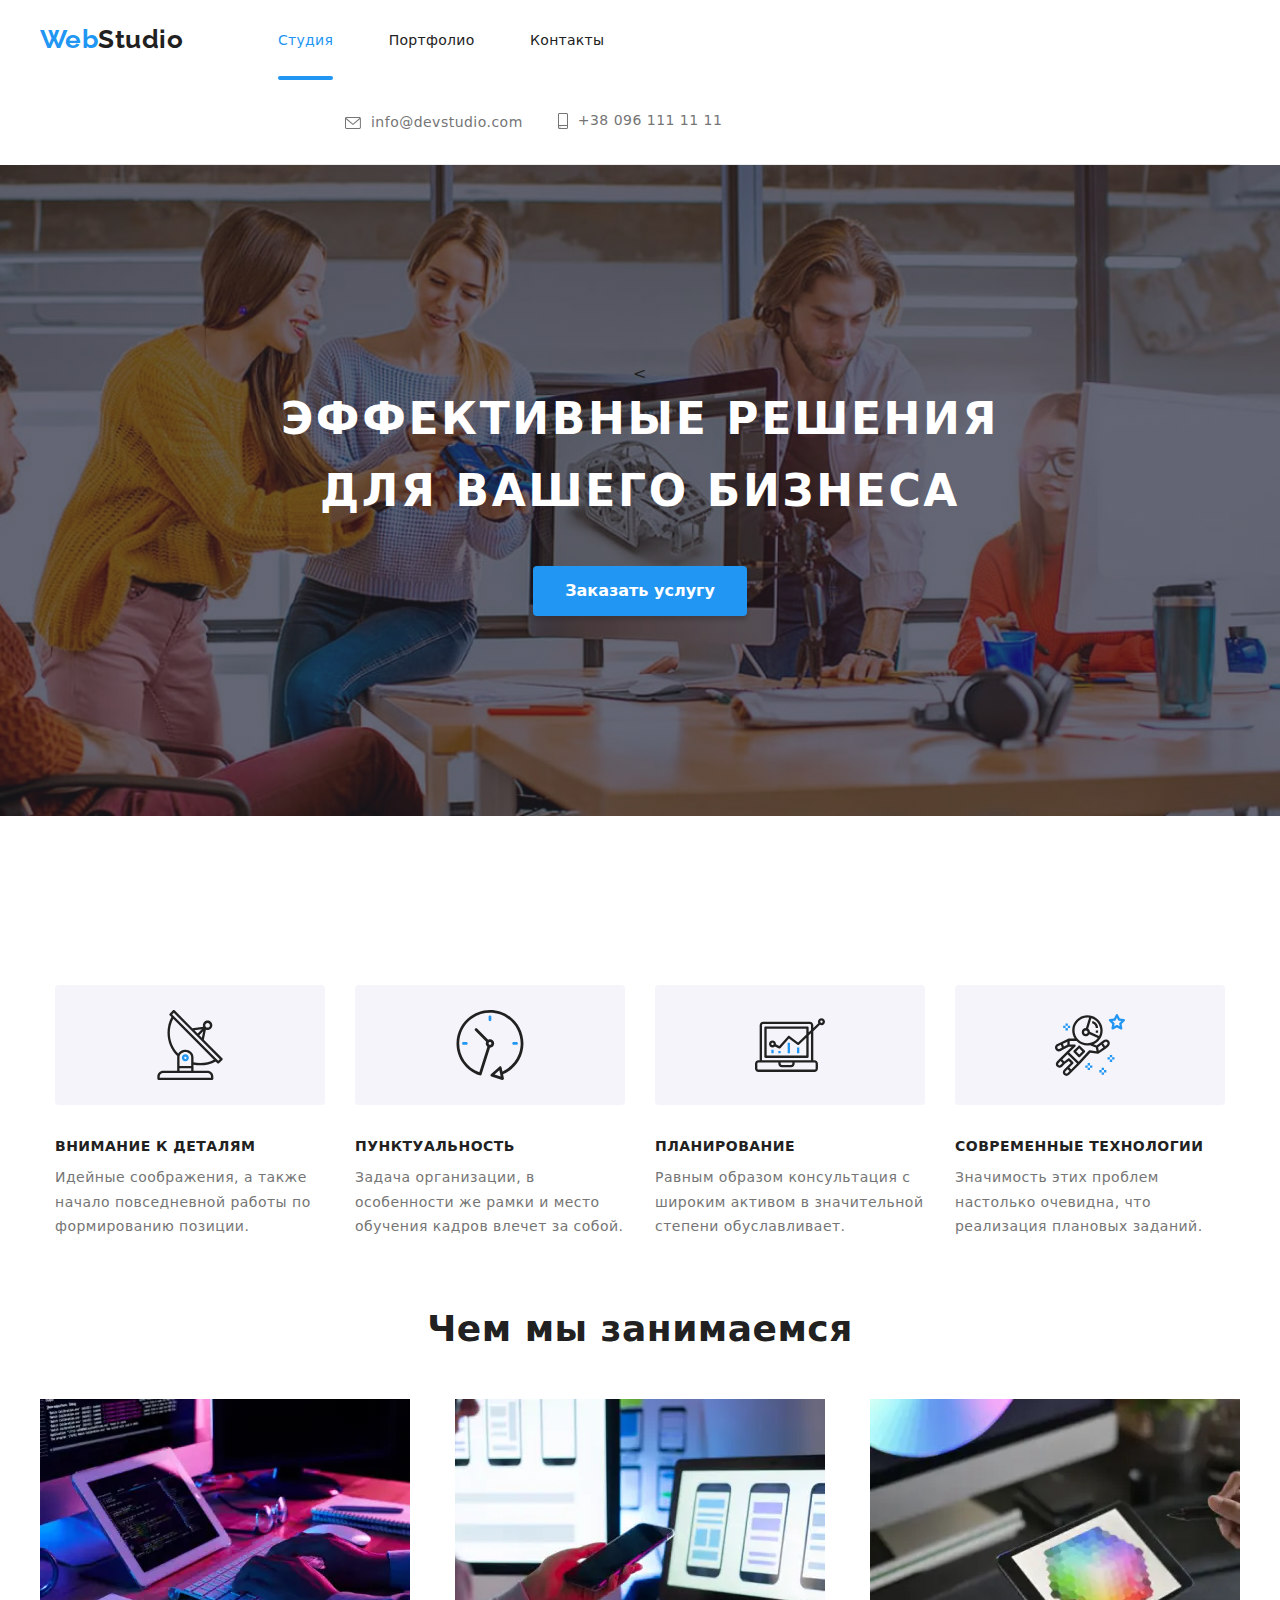
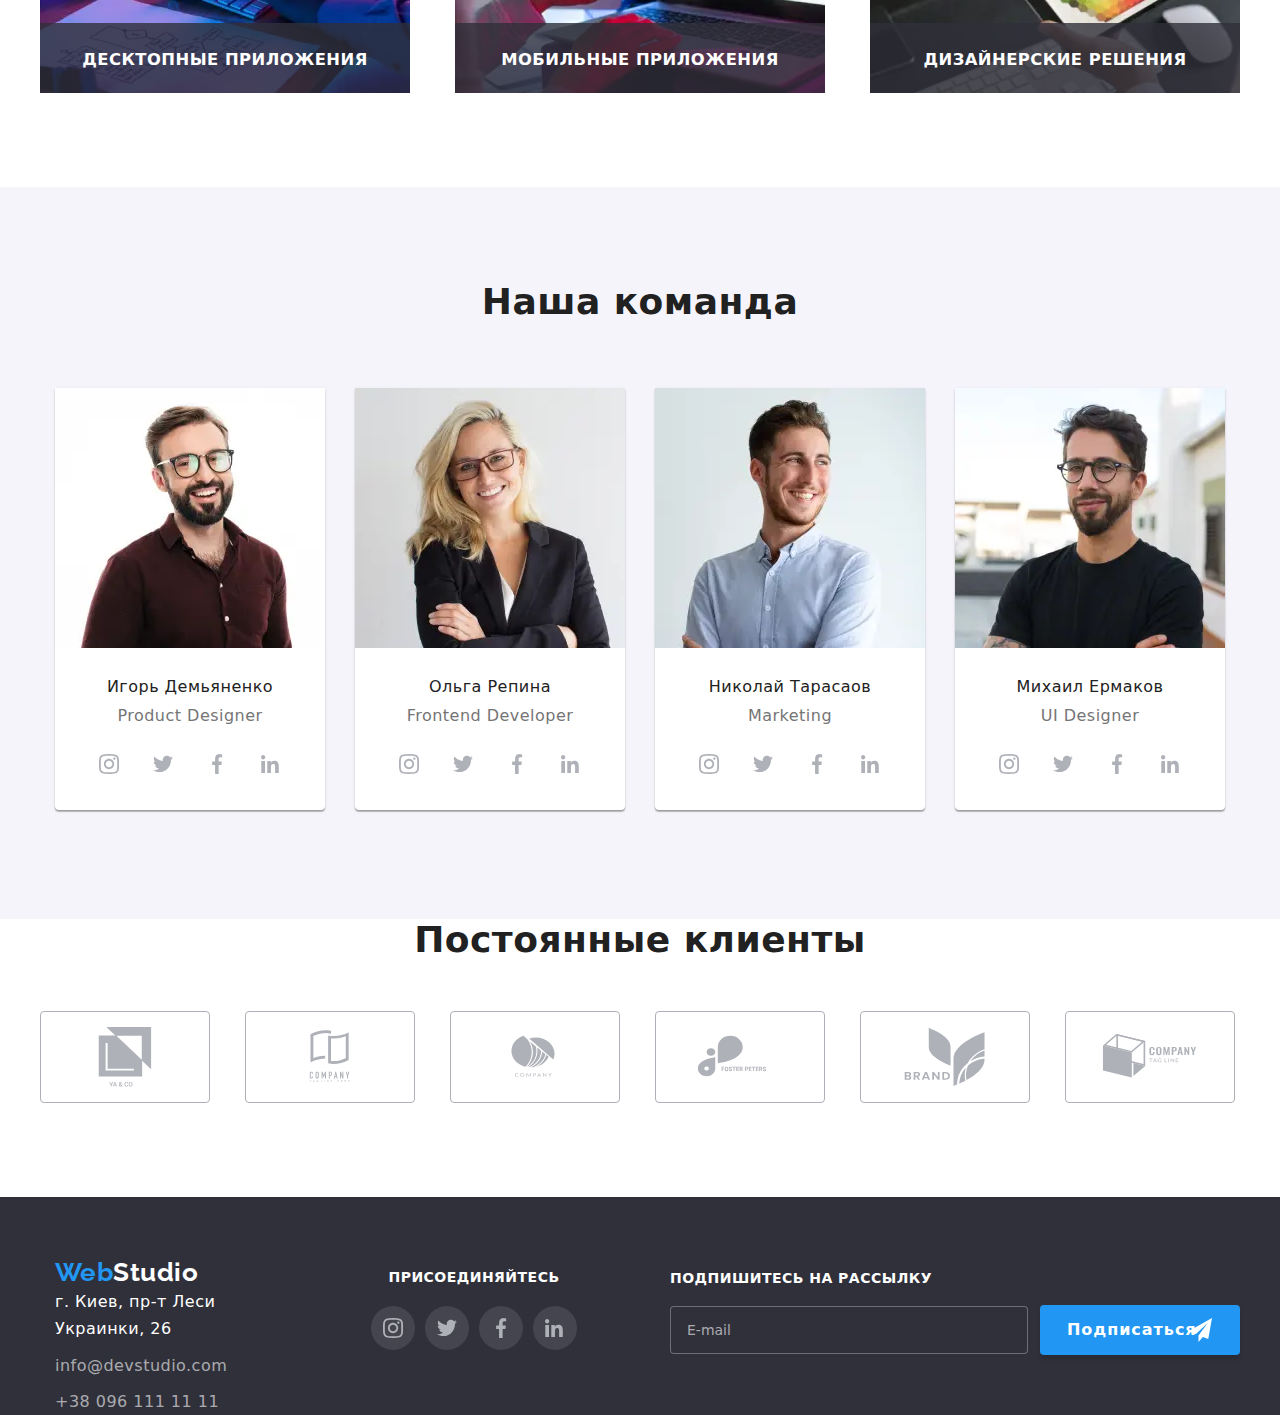
==== commit 08486b80: "some_fix" ====
--- a/index.html
+++ b/index.html
@@ -10,49 +10,48 @@
 
 </head>
 <body>
-
-    <header class="header container">
-                <!-- logo -->
+<div class="container">
+    <header class="header">
+    
         <div class="header-menu">
-
+    
             <div class="logo">
                 <a href="./index.html">
-                <span class="logo__span">Web</span>Studio</a>
+                    <span class="logo__span">Web</span>Studio</a>
             </div>
-            
-            <!-- navigation -->
+    
+    
             <div class="header-menu__mobile-menu" data-menu>
-            
-
-                    <ul class="header-menu__navigation">
-                        <li class="header-menu__navigation-item header-menu__navigation-item--active"><a class="link active"
-                                href="">Студия</a></li>
-                        <li class="header-menu__navigation-item"><a class="link portfolio" href="./portfolio.html">Портфолио</a>
-                        </li>
-                        <li class="header-menu__navigation-item"><a class="link cts" href="">Контакты</a></li>
-                    </ul>
-                    
-                    
-                    <!-- email-phone -->
-                        <ul class="header-menu__contacts">
-                            <li class="header-menu__contacts-item">
-                                <a class="header-menu__email" href="mailto:info@devstudio.com">
-                                    <svg class="header-menu__icon-email">
-                                        <use href="./images/symbol-defs.svg#icon-envelope"></use>
-                                    </svg>
-                                    info@devstudio.com
-                                </a>
-                            </li>
-                            <li class="header-menu__contacts-item">
-                                <a class="header-menu__phone" href="tel:+380961111111">
-                                    <svg class="header-menu__icon-phone">
-                                        <use href="./images/symbol-defs.svg#icon-smartphone"></use>
-                                    </svg>
-                                    +38 096 111 11 11
-                                </a>
-                            </li>
-                        </ul>
-
+    
+    
+                <ul class="header-menu__navigation">
+                    <li class="header-menu__navigation-item header-menu__navigation-item--active"><a class="link active"
+                            href="">Студия</a></li>
+                    <li class="header-menu__navigation-item"><a class="link portfolio" href="./portfolio.html">Портфолио</a>
+                    </li>
+                    <li class="header-menu__navigation-item"><a class="link cts" href="">Контакты</a></li>
+                </ul>
+    
+    
+                <ul class="header-menu__contacts">
+                    <li class="header-menu__contacts-item">
+                        <a class="header-menu__email" href="mailto:info@devstudio.com">
+                            <svg class="header-menu__icon-email">
+                                <use href="./images/symbol-defs.svg#icon-envelope"></use>
+                            </svg>
+                            info@devstudio.com
+                        </a>
+                    </li>
+                    <li class="header-menu__contacts-item">
+                        <a class="header-menu__phone" href="tel:+380961111111">
+                            <svg class="header-menu__icon-phone">
+                                <use href="./images/symbol-defs.svg#icon-smartphone"></use>
+                            </svg>
+                            +38 096 111 11 11
+                        </a>
+                    </li>
+                </ul>
+    
                 <div class="header-menu__social-monbile">
                     <ul class="header-menu__social-list">
                         <li class="header-menu__social-list-item">
@@ -68,12 +67,8 @@
                             <a href="" class="header-menu__link">LinkedIn</a>
                         </li>
                 </div>
-
-                
-            
-
             </div>
-
+    
             <button type="button" class="header-menu__phone-menu-icon" data-menu-button>
                 <svg class="header-menu__phone-menu-icons" width="24" height="16" aria-label="Переключатель мобильного меню"
                     aria-expanded="false">
@@ -81,24 +76,26 @@
                     <use class="header-menu__icon-close" href="./images/symbol-defs.svg#icon-close_24px"></use>
                 </svg>
             </button>
-             
+    
         </div>
     </header>
+</div>
 
 <main>
 
     <!--hero -->
-    <div class="hero">
-        <div class="container">
+    <div class="hero"><
+        <div class="container"> 
         <h1 class="hero__title">Эффективные решения <br> для вашего бизнеса</h1>
         <button class="hero__order-btn" type="button" data-modal-open>Заказать услугу</button>
         </div>
 
-    </div>  
-
-
-
-<!-- секция преимущества + чем занимаемся -->
+    </div>
+
+
+
+
+
 <section class="section">
 <div class="container">
     <h2 class="visually-hidden">Преимущества</h2>
@@ -134,6 +131,7 @@
     </ul>
 </div>
 </section>
+
 
 <section class="section expertise">
     <div class="container">
@@ -196,9 +194,9 @@
 
 <!-- наша команда -->
  
-        <div class="team section">
-<div class="container">
-<h2 class="team__title">Наша команда</h2>
+<div class="team">
+    <div class="container">
+    <h2 class="team__title">Наша команда</h2>
 <ul class="members">
     <li class="member">
 
@@ -462,9 +460,9 @@
 </div>
 
 </div>
-        
-
-</section>
+       
+
+
 <section class="section container">
     <div class=" customers">
         <h2 class="customers__title">Постоянные клиенты</h2>
@@ -515,7 +513,10 @@
     </div>
 </section>
 </main>
-<footer>
+
+
+
+ <footer>
 <section class="footer">
   <div class="container">
         <div class="footer-content">
@@ -589,7 +590,8 @@
         </div>
   </div>
 </section>
-</footer>
+</footer> 
+
         <div class="backdrop is-hidden" data-modal>
             <div class="modal-window">
                 <form>
--- a/css/main.min.css
+++ b/css/main.min.css
@@ -1,3 +1,3 @@
 *,*::before,*::after{box-sizing:border-box;margin:0px;padding:0px}body{letter-spacing:00.03em;font-family:var(--font-family);color:var(--font-heading-color)}li{list-style:none}img{display:block;width:100%}a{text-decoration:none;display:block;color:inherit}button{cursor:pointer}input{cursor:pointer}/*! modern-normalize v1.1.0 | MIT License | https://github.com/sindresorhus/modern-normalize */*,::before,::after{box-sizing:border-box}.image{display:block}html{line-height:1.15;-webkit-text-size-adjust:100%;-moz-tab-size:4;tab-size:4}body{margin:0;font-family:system-ui,-apple-system,"Segoe UI",Roboto,Helvetica,Arial,sans-serif,"Apple Color Emoji","Segoe UI Emoji"}hr{height:0;color:inherit}abbr[title]{text-decoration:underline dotted}b,strong{font-weight:bolder}code,kbd,samp,pre{font-family:ui-monospace, SFMono-Regular, Consolas, "Liberation Mono", Menlo,- monospace;font-size:1em}small{font-size:80%}sub,sup{font-size:75%;line-height:0;position:relative;vertical-align:baseline}sub{bottom:-0.25em}sup{top:-0.5em}table{text-indent:0;border-color:inherit}button,input,optgroup,select,textarea{font-family:inherit;font-size:100%;line-height:1.15;margin:0}button,select{text-transform:none}button,[type="button"],[type="reset"],[type="submit"]{-webkit-appearance:button}::-moz-focus-inner{border-style:none;padding:0}:-moz-focusring{outline:1px dotted ButtonText}:-moz-ui-invalid{box-shadow:none}legend{padding:0}progress{vertical-align:baseline}::-webkit-inner-spin-button,::-webkit-outer-spin-button{height:auto}[type="search"]{-webkit-appearance:textfield;outline-offset:-2px}::-webkit-search-decoration{-webkit-appearance:none}::-webkit-file-upload-button{-webkit-appearance:button;font:inherit}summary{display:list-item}:root{--font-description-color: hsl(0, 0%, 46%);--font-heading-color: #212121;--accent-color: #ffffff;--hover-link-color: #2196f3;--background-basic: #e5e5e5;--background-team-color: #f5f4fa;--background-footer-color: #2f303a;--font-family: "Roboto", sans-serif;--font-size-header-footer-features: 14px;--font-size-command: 16px;--hover-web-color: #2196f3}.visually-hidden{position:absolute;white-space:nowrap;width:1px;height:1px;overflow:hidden;border:0;padding:0;clip:rect(0 0 0 0);clip-path:inset(50%);margin:-1px}.is-hidden{visibility:hidden;opacity:0;pointer-events:none}.is-hidden .modal.window{transform:translate(-50%, -50%) scale(0.9)}.header-menu__mobile-menu{display:none;position:absolute;width:100%;top:0px;left:0;margin:0 0;background-color:#ffff}.header-menu__mobile-menu.is-open{position:fixed;display:flex;flex-direction:column;overflow:scroll;z-index:1}@media screen and (max-width: 767px){.header-menu__mobile-menu{height:100vh;padding:48px 40px}}@media screen and (min-width: 768px){.header-menu__mobile-menu{position:relative;display:flex;align-items:center}}@media screen and (min-width: 1200px){.header-menu__mobile-menu{position:relative;display:inline-block}}@media screen and (max-width: 767px){.header-menu__navigation-and-contacts{display:flex;flex-direction:column;justify-content:space-between}}.header-menu__phone-menu-icon{margin:22px 23px 22px 0;display:block;background-color:transparent;border:none;z-index:10}.header-menu__phone-menu-icon .header-menu__icon-close{display:none}.header-menu__phone-menu-icon.is-open .header-menu__icon-close{display:block}.header-menu__phone-menu-icon.is-open .header-menu__icon-open{display:none}@media screen and (min-width: 768px){.header-menu__phone-menu-icon{display:none}}@media screen and (max-width: 767px){.header-menu__social-monbile{display:flex;margin-top:8%}}@media screen and (min-width: 768px){.header-menu__social-monbile{display:none}}.header-menu__social-list-item{display:inline-block;color:var(--hover-link-color);font-size:18px;line-height:1.22}.header-menu__social-list-item:not(:last-child){padding-right:10px;border-right:1px solid rgba(33,33,33,0.2)}.section{padding:0px 15px 60px 15px}@media (min-width: 1200px){.section{padding:94px 0px}}.section-title{font-size:36px;line-height:1.17}.container{width:100%;margin-left:auto;margin-right:auto}@media screen and (min-width: 480px){.container{width:480px}}@media screen and (min-width: 768px){.container{width:768px}}@media screen and (min-width: 1200px){.container{width:1200px}}@media screen and (min-width: 768px) and (max-width: 1200px){.container.section{padding-left:0;padding-right:0}}.logo{display:block;margin:16px 15px;font-family:Raleway;font-size:24px;color:var(--font-heading-color);font-weight:700;line-height:1.19}.logo:focus,.logo:hover{color:var(--hover-link-color)}@media screen and (min-width: 768px) and (max-width: 1200px){.logo{margin:26px 0 26px 15px}}@media screen and (min-width: 1200px){.logo{font-size:26px;margin:0;padding:24px 0 25px 0;position:absolute;z-index:10}}.logo__span{color:var(--hover-link-color)}.footer__logo{margin:0 0 20px 0}@media screen and (min-width: 1200px){.footer__logo{margin-top:0;padding:0 0 0 0;margin-top:60px;margin-bottom:20px}}@media screen and (min-width: 1200px){.logo.footer__logo{position:relative;margin:0}}@media screen and (max-width: 767px){.header-menu__navigation{display:flex;flex-direction:column}}@media screen and (min-width: 768px){.header-menu__navigation{display:flex;width:294px;justify-content:space-between;margin-left:88px}}@media screen and (min-width: 1200px){.header-menu__navigation{display:inline-block;width:inherit;margin-left:238px;width:302px}.header-menu__navigation .header-menu__navigation-item+.header-menu__navigation-item{margin-left:50px}}@media screen and (max-width: 767px){.header-menu__navigation-item{font-size:40px;color:var(--font-heading-color);font-weight:500;line-height:1.17;display:block;margin-bottom:48px;letter-spacing:0.02em;transition:color 250ms cubic-bezier(0.4, 0, 0.2, 1);cursor:pointer}}@media screen and (min-width: 768px){.header-menu__navigation-item{font-size:var(--font-size-header-footer-features);color:var(--font-heading-color);font-weight:500;line-height:1.17;position:relative;display:inline-block;padding:32px 0 32px;letter-spacing:0.02em;transition:color 250ms cubic-bezier(0.4, 0, 0.2, 1);cursor:pointer}.header-menu__navigation-item:hover,.header-menu__navigation-item:focus{color:var(--hover-link-color)}}.header-menu__navigation-item--active{color:var(--hover-link-color)}.header-menu__navigation-item--active::after{display:block;content:"";height:4px;width:100%;border-radius:2px;background-color:var(--hover-link-color);position:absolute;bottom:0}@media screen and (max-width: 767px){.header-menu__navigation-item--active::after{display:none}}.header-menu__phone,.header-menu__email{display:inline-flex;align-items:center}.header-menu__contacts{transition:color 250ms cubic-bezier(0.4, 0, 0.2, 1)}@media screen and (max-width: 767px){.header-menu__contacts{display:flex;flex-direction:column-reverse}}@media screen and (min-width: 768px){.header-menu__contacts{display:flex;flex-direction:column;margin-left:84px;font-size:12px;color:#757575;font-weight:500;line-height:1.17}}@media screen and (min-width: 1200px){.header-menu__contacts{margin:0 0 0 305px;display:inline-block;font-size:14px;color:#757575;font-weight:500;line-height:1.17}.header-menu__contacts .header-menu__contacts-item{display:inline-block;padding:32px 0}}.header-menu__contacts-item{cursor:pointer}.header-menu__contacts-item:focus,.header-menu__contacts-item:hover{color:var(--hover-link-color)}@media screen and (max-width: 767px){.header-menu__contacts{margin-top:38%;padding:0 0}.header-menu__contacts-item{padding:0 0;margin:0 0}}@media screen and (max-width: 767px){.header-menu__email{color:#757575;font-size:24px}.header-menu__phone{color:var(--hover-link-color);font-size:34px;font-weight:500;margin:0px 0 32px 0}}@media screen and (min-width: 1200px){.header-menu__contacts-item{padding:0}}@media screen and (min-width: 1200px){.header-menu__contacts-item+.header-menu__contacts-item{margin-left:30px}}@media screen and (min-width: 768px) and (max-width: 1200px){.header-menu__contacts-item:first-child{margin-bottom:10px}}@media screen and (max-width: 768px){.header-menu__icon-email{display:none}.header-menu__icon-phone{display:none}}@media screen and (min-width: 768px) and (max-width: 1200px){.header-menu__icon-email{display:inline-block;margin-right:8px;width:14px;height:10px;fill:currentColor}.header-menu__icon-phone{display:inline-block;width:10px;height:14px;margin-right:8px;fill:currentColor}}@media screen and (min-width: 1200px){.header-menu__icon-email{width:16px;height:12px;margin-right:10px;fill:currentColor}.header-menu__icon-phone{width:10px;height:16px;margin-right:10px;fill:currentColor}}.subscribe.btn{position:relative;padding:10px 0 10px 27px;text-align:left}.hero__order-btn{padding:10px 32px;min-width:200px;margin-top:40px;padding:10px 32px;background-color:var(--hover-link-color);border-radius:4px;border:transparent;box-shadow:0px 4px 4px rgba(0,0,0,0.15);font-size:16px;color:var(--accent-color);font-weight:700;line-height:1.88}.btn{display:inline-block;width:200px;background-color:#2196f3;box-shadow:0px 4px 4px rgba(0,0,0,0.15);border-radius:4px;border:0px;letter-spacing:0.06em;font-size:16px;color:var(--accent-color);font-weight:700;line-height:1.86}.name-btn{margin-left:0}.icon-send-btn{position:absolute;fill:var(--accent-color);margin-left:10px;top:13px;right:28px}.send.btn{background-color:var(--hover-web-color);transition:background-color 250ms cubic-bezier(0.4, 0, 0.2, 1)}.send.btn:hover,.send.btn:focus{background-color:#188ce8;box-shadow:0px 4px 4px rgba(0,0,0,0.15)}.send.btn{display:block;margin:30px auto 0 auto;padding:10px 0 10px}.filter{display:flex;justify-content:center;padding-bottom:50px;padding-top:60px}@media screen and (max-width: 768px){.filter{flex-wrap:wrap;justify-content:flex-start;padding-bottom:40px}}@media screen and (min-width: 768px){.filter{justify-content:center;padding-bottom:30px}}@media screen and (min-width: 1200px){.filter__item+.filter__item{margin-left:8px}}@media screen and (max-width: 768px){.filter__item{margin-left:0;padding-bottom:15px;padding-right:15px}}@media screen and (min-width: 768px){.filter__item{margin-right:8px}}.filter-button{min-height:38px;padding:6px 22px;background-color:#f5f4fa;text-align:center;border:0ch;border-radius:4px;letter-spacing:inherit;font-size:16px;color:var(--font-heading-color);font-weight:500;line-height:1.62;transition:color 250ms cubic-bezier(0.4, 0, 0.2, 1),background-color 250ms cubic-bezier(0.4, 0, 0.2, 1),box-shadow 250ms cubic-bezier(0.4, 0, 0.2, 1)}.filter-button:focus,.filter-button:hover{background-color:var(--hover-web-color);color:var(--accent-color);box-shadow:0px 3px 1px rgba(0,0,0,0.1),0px 1px 2px rgba(0,0,0,0.08),0px 2px 2px rgba(0,0,0,0.12)}.backdrop{position:relative;top:0;left:0;position:fixed;background-color:rgba(0,0,0,0.2);width:100%;height:100%;z-index:100;opacity:1;transition:opacity 250ms cubic-bezier(0.4, 0, 0.2, 1),visibility 250ms cubic-bezier(0.4, 0, 0.2, 1)}.modal-window{width:94%;position:absolute;background-color:#ffffff;top:50%;left:50%;transform:translate(-50%, -50%) scale(1);box-shadow:0px 1px 3px rgba(0,0,0,0.12),0px 1px 1px rgba(0,0,0,0.14),0px 2px 1px rgba(0,0,0,0.2);border-radius:4px;transition:transform 250ms cubic-bezier(0.4, 0, 0.2, 1);z-index:100}@media (min-width: 480px){.modal-window{width:450px}}@media (min-width: 768px) and (max-width: 1200px){.modal-window{width:450px;height:609px}}@media (min-width: 1200px){.modal-window{width:528px;height:581px}}.modal-window__content{padding:40px}.modal-window__message{text-align:center;font-size:20px;line-height:1.15;margin-bottom:12px}.modal-window__form{position:relative;display:flex;flex-direction:column;color:#757575;font-size:12px}.modal-window__form+.modal-window__form{margin-top:10px}.modal-window__input{height:40px;border:1px solid rgba(33,33,33,0.2);border-radius:4px;padding-left:42px;outline:none;transition:border-color 250ms cubic-bezier(0.4, 0, 0.2, 1)}.modal-window__input:focus,.modal-window__input:hover{border:1px solid #2196f3}.modal-window__input:focus ~ .modal-window__icon,.modal-window__input:hover ~ .modal-window__icon{fill:var(--hover-web-color)}.modal-window__text-area{resize:none;border:1px solid rgba(33,33,33,0.2);border-radius:4px;transition:border-color 250ms cubic-bezier(0.4, 0, 0.2, 1);outline:none;cursor:pointer}.modal-window__text-area:focus,.modal-window__text-area:hover{border:1px solid #2196f3}@media (min-width: 1200px){.modal-window__text-area{width:448px;height:120px}}.modal-window__icon{position:absolute;top:28px;left:15px;transition:fill 250ms cubic-bezier(0.4, 0, 0.2, 1)}.modal-window__forma-name{font-size:12px;font-weight:400;letter-spacing:0.01em;margin-bottom:4px}.modal-window__text-area[placeholder]{padding-top:12px;padding-left:16px}.close-btn{background-color:var(--accent-color);position:absolute;right:8px;top:8px;display:block;width:30px;height:30px;border:1px solid rgba(0,0,0,0.1);border-radius:50%}.close-btn:hover .close-btn__icon,.close-btn:focus .close-btn__icon{fill:var(--hover-web-color)}.close-btn__icon{transition:fill 250ms cubic-bezier(0.4, 0, 0.2, 1)}.modal-window__agreement{margin-top:20px;font-size:12px}@media (min-width: 1200px){.modal-window__agreement{font-size:14px}}.modal-window__link{display:inline-block;color:var(--hover-web-color);margin-left:5px;text-decoration:underline}.modal-window__agree{display:flex;align-items:center;justify-content:center}.modal-window__agree::before{display:inline-block;content:" ";margin-right:7px;width:16px;height:15px;background-image:url("../images/border-check.svg")}.modal-window__checkbox:checked ~ .modal-window__agree::before{background-color:var(--hover-web-color);border-radius:4px;background-image:url("../images/icon-check.svg");background-repeat:no-repeat;background-position:50% 50%;background-origin:content-box}.checkbox:checked ~ .agree::before{background-color:var(--hover-web-color);border-radius:4px;background-image:url("../images/icon-check.svg");background-repeat:no-repeat;background-position:50% 50%;background-origin:content-box}.social-link__icon{width:44px;height:44px;border-radius:50%;padding:12px 0;fill:#afb1b8;transition:fill 250ms cubic-bezier(0.4, 0, 0.2, 1)}.member__social-link:not(:first-child){margin-left:10px}.social-link__ln{display:block;width:44px;height:44px;border-radius:50%;transition:background-color 250ms cubic-bezier(0.4, 0, 0.2, 1)}.social-link__ln:hover .social-link__icon,.social-link__ln:focus .social-link__icon{fill:var(--accent-color)}.social-link__ln:hover,.social-link__ln:focus{background-color:var(--hover-link-color)}.footer__social-link{background-color:rgba(255,255,255,0.1);fill:var(--accent-color);border-radius:50%}.footer__social-link+.footer__social-link{margin-left:10px}.header{border-bottom-width:1px;border-bottom-style:solid;border-bottom-color:#ececec}.header-menu{width:100%;display:flex;align-items:center;position:relative;justify-content:space-between}@media screen and (min-width: 768px){.header-menu{display:flex;justify-content:left}}@media screen and (min-width: 1200px){.header-menu{display:inline-block}}.features{display:block}@media screen and (min-width: 768px) and (max-width: 1200px){.features{display:flex;flex-wrap:wrap;justify-content:center;margin:-15px}}@media screen and (min-width: 1200px){.features{display:flex;justify-content:space-between}}@media screen and (max-width: 767px){.features__item{width:100%;margin:0}}@media screen and (min-width: 768px){.features__item{width:354px;height:251px;margin:15px}}@media screen and (min-width: 1200px){.features__item{width:270px;height:120px}}.features__title{font-size:var(--font-size-header-footer-features);color:var(--font-heading-color);font-weight:700;line-height:1.14;margin-bottom:10px;text-transform:uppercase}@media screen and (max-width: 767px){.features__title{text-align:center}}.features__describe{font-size:var(--font-size-header-footer-features);color:#757575;font-weight:400;line-height:1.74}@media screen and (max-width: 767px){.features__describe{text-align:start}}.feautures__icon{width:354px;height:120px;padding:25px 0;margin-bottom:30px;border-radius:4px;background-color:#f5f4fa}@media screen and (max-width: 767px){.feautures__icon{width:100%}}@media screen and (min-width: 1200px){.feautures__icon{width:270px;height:120px;padding:25px 0;margin-bottom:30px;border-radius:4px;background-color:#f5f4fa}}.hero{margin-left:auto;margin-right:auto;margin-bottom:60px;padding:118px 0 118px;text-align:center;background-size:cover;background-position:center;background-image:linear-gradient(to right, rgba(47,48,58,0.4), rgba(47,48,58,0.4)),url("../images/hero/hero-mobile@1x.jpg");background-size:cover;background-repeat:no-repeat;background-position:center}@media screen and (min-device-pixel-ratio: 2), screen and (min-resolution: 192dpi), screen and (min-resolution: 2dppx){.hero{background-image:linear-gradient(rgba(47,48,58,0.4), rgba(47,48,58,0.4)),url("../images/hero/hero-mobile@2x.jpg")}}@media screen and (min-width: 480px){.hero{background-image:linear-gradient(rgba(47,48,58,0.4), rgba(47,48,58,0.4)),url("../images/hero/hero-mobile@1x.jpg")}}@media screen and (min-device-pixel-ratio: 2) and (min-width: 480px), screen and (min-resolution: 192dpi) and (min-width: 480px), screen and (min-resolution: 2dppx) and (min-width: 480px){.hero{background-image:linear-gradient(rgba(47,48,58,0.4), rgba(47,48,58,0.4)),url("../images/hero/hero-mobile@2x.jpg")}}@media screen and (min-width: 768px){.hero{background-image:linear-gradient(rgba(47,48,58,0.4), rgba(47,48,58,0.4)),url("../images/hero/Header-tablet.jpg")}}@media screen and (min-device-pixel-ratio: 2) and (min-width: 768px), screen and (min-resolution: 192dpi) and (min-width: 768px), screen and (min-resolution: 2dppx) and (min-width: 768px){.hero{background-image:linear-gradient(rgba(47,48,58,0.4), rgba(47,48,58,0.4)),url("../images/hero/Header-tablet@2x.jpg")}}@media screen and (min-width: 1200px){.hero{padding-top:200px;padding-bottom:200px;background-image:linear-gradient(rgba(47,48,58,0.4), rgba(47,48,58,0.4)),url("../images/hero/hero-desktop.jpg")}.hero-title{font-size:44px;line-height:1.36}}@media screen and (min-device-pixel-ratio: 2) and (min-width: 1200px), screen and (min-resolution: 192dpi) and (min-width: 1200px), screen and (min-resolution: 2dppx) and (min-width: 1200px){.hero{background-image:linear-gradient(rgba(47,48,58,0.4), rgba(47,48,58,0.4)),url("../images/hero/hero-desktop2x.jpg")}}.hero .hero__title{text-transform:uppercase;text-align:center;letter-spacing:0.06em;font-size:26px;color:var(--accent-color);font-weight:900;line-height:1.62}@media screen and (min-width: 1200px){.hero .hero__title{font-size:44px;color:var(--accent-color);font-weight:900;line-height:1.62}}.section.expertise{padding-top:94px}@media screen and (max-width: 1200px){.section.expertise{display:none}}.container__expertises-title{color:var(--font-heading-color);text-align:center;margin-bottom:50px;font-size:36px}.expertises{position:relative;display:flex;justify-content:space-between;z-index:1}.expertises__item{position:relative}.expertises__title{text-align:center;width:100%;height:70px;background-color:rgba(47,48,58,0.8);position:absolute;bottom:0;padding:27px 0 27px;text-transform:uppercase;font-size:var(--font-size-header-footer-features);color:var(--accent-color);font-weight:700;line-height:1.17}.team{width:100%;background-color:#f5f4fa;text-align:center;line-height:1.17;padding-top:60px}@media screen and (min-width: 1200px){.team{padding:94px 0}}.team__title{text-align:center;font-size:28px;margin-bottom:30px}@media screen and (min-width: 1200px){.team__title{font-size:36px;margin-bottom:50px}}.member__name{margin-top:30px;font-weight:500;font-size:var(--font-size-command)}.member__position{margin-top:10px;color:var(--font-description-color);font-size:var(--font-size-command)}@media screen and (max-width: 767px){.members{display:block;width:100%}}@media screen and (min-width: 768px) and (max-width: 1200px){.members{width:768px;display:flex;flex-wrap:wrap;margin-left:auto;margin-right:auto}}@media screen and (min-width: 1200px){.members{display:flex;justify-content:space-between}}.member{box-shadow:0px 1px 3px rgba(0,0,0,0.12),0px 1px 1px rgba(0,0,0,0.14),0px 2px 1px rgba(0,0,0,0.2);border-radius:0px 0px 4px 4px;background:var(--accent-color)}@media screen and (max-width: 767px){.member{width:100%}}@media screen and (min-width: 768px) and (max-width: 1200px){.member{width:354px;margin:15px}}.member .member__social-media{display:flex;justify-content:center;text-align:center;padding:16px 0px 24px}@media screen and (max-width: 767px){.member:not(:last-child){margin-bottom:30px}}.customers__title{text-align:center;margin-top:60px;margin-bottom:30px}@media screen and (min-width: 1200px){.customers__title{margin-bottom:50px;margin-top:0;font-size:36px;color:var(--font-heading-color);font-weight:700;line-height:1.17}}.customers-list{display:flex;flex-wrap:wrap;justify-content:center;margin:-15px}@media screen and (min-width: 1200px){.customers-list{flex-wrap:nowrap}}.customer{margin:15px;width:210px}@media screen and (max-width: 479px){.customer{width:100%}}@media screen and (min-width: 768px) and (max-width: 1200px){.customer{width:226px}}.customer__link{height:92px;display:flex;justify-content:center;align-items:center;border:1px solid #afb1b8;border-radius:4px;transition:border 250ms cubic-bezier(0.4, 0, 0.2, 1)}.customer__link:hover,.customer__link:focus{border:1px solid var(--hover-web-color)}.customer__link:hover .customer__icon,.customer__link:focus .customer__icon{fill:var(--hover-web-color)}@media screen and (min-width: 1200px){.customer__link{display:flex;width:170px}}.customer__icon{display:flex;align-items:center;fill:#afb1b8;transition:fill 250ms cubic-bezier(0.4, 0, 0.2, 1)}@media screen and (min-width: 1200px){.section.container{padding-top:0}}.projects{display:block}@media screen and (min-width: 768px){.projects{display:flex;justify-content:left;flex-wrap:wrap;margin:-15px}}@media screen and (min-width: 1200px){.projects{display:flex;flex-wrap:wrap;margin:0}}.projects__link{position:relative;transition:box-shadow 250ms cubic-bezier(0.4, 0, 0.2, 1)}.projects__link:hover,.projects__link:focus{box-shadow:0px 1px 1px rgba(0,0,0,0.12),0px 4px 4px rgba(0,0,0,0.06),1px 4px 6px rgba(0,0,0,0.16)}.projects__link:hover .projects__describe,.projects__link:focus .projects__describe{transform:translateY(-100%)}.projects__image-overlay{position:relative;overflow:hidden}.projects__describe{display:block;height:100%;position:absolute;width:100%;padding:63px 24px;margin-top:0 24px;background-color:rgba(33,150,243,0.9);transform:translateY(0%);transition:transform 250ms cubic-bezier(0.4, 0, 0.2, 1);font-size:18px;color:var(--accent-color);font-weight:400;line-height:1.56}@media screen and (max-width: 768px){.projects__describe{display:flex;align-items:center}}.projects__image-overlay{position:relative;overflow:hidden}@media screen and (max-width: 768px){.projects__item:not(:last-child){margin-bottom:30px}}@media screen and (min-width: 768px){.projects__item{margin:15px;width:calc(50% - 30px)}}@media screen and (min-width: 1200px){.projects__item{width:370px}}.projects__capture{padding:20px 24px;border-right:1px solid #eeeeee;border-left:1px solid #eeeeee;border-bottom:1px solid #eeeeee}.projects__name{white-space:nowrap;display:inline-block;margin-bottom:4px;letter-spacing:0.06em;font-size:18px;color:var(--font-heading-color);font-weight:700;line-height:2}.projects__kind{display:block;font-size:16px;line-height:1.88;color:#757575}.footer{padding-top:0px;background-color:var(--background-footer-color);color:var(--accent-color);--font-heading-color: var(--accent-color)}.footer-content{display:block;padding-top:60px;text-align:center}@media screen and (min-width: 1200px){.footer-content{width:1600px;display:flex;text-align:left}}.footer-content__mail,.footer-content__phone{color:rgba(255,255,255,0.6);margin-top:9px}.footer-content__mail:hover,.footer-content__mail:focus,.footer-content__phone:hover,.footer-content__phone:focus{color:var(--hover-web-color)}.footer-conten__media{margin-top:60px;text-align:center}@media screen and (min-width: 768px) and (max-width: 1200px){.footer-conten__media{margin-top:5px}}@media screen and (min-width: 1200px){.footer-conten__media{margin-top:12px;margin-left:70px}}.footer-conten__media-title{font-size:var(--font-size-header-footer-features);text-transform:uppercase;font-weight:700;line-height:1.18}.footer-content__social-media{display:flex;justify-content:center;margin-top:20px}.footer-content__adress{line-height:1.71;font-style:normal}.footer__form{padding-top:60px;padding-bottom:60px;display:flex;align-items:center;flex-direction:column}@media screen and (min-width: 1200px){.footer__form{display:flex;justify-content:center;padding-top:12px;flex-direction:row}}.footer-conten__subscribe-section{display:flex;flex-direction:column;justify-content:center;font-size:14px;font-weight:bold;text-transform:uppercase;width:450px}@media screen and (max-width: 479px){.footer-conten__subscribe-section{width:100%;padding:0 15px}}@media screen and (min-width: 1200px){.footer-conten__subscribe-section{width:358px;margin-left:93px}}.footer-content__subscribe-label{margin-bottom:20px}.footer-content__subscribe-email{padding:15px 16px;background-color:var(--background-footer-color);border:1px solid rgba(255,255,255,0.3);border-radius:4px;color:var(--accent-color)}.footer-content__subscribe-email::-webkit-input-placeholder{color:rgba(255,255,255,0.6)}.footer-content__submit-button{margin-top:20px}@media (min-width: 1200px){.footer-content__submit-button{margin-top:35px;margin-left:12px}}@media screen and (min-width: 768px){.footer-content__adress-and-media{display:flex;justify-content:space-around}}@media screen and (min-width: 1200px){.footer-content__adress-logo{margin-left:15px}}
+ monospace;font-size:1em}small{font-size:80%}sub,sup{font-size:75%;line-height:0;position:relative;vertical-align:baseline}sub{bottom:-0.25em}sup{top:-0.5em}table{text-indent:0;border-color:inherit}button,input,optgroup,select,textarea{font-family:inherit;font-size:100%;line-height:1.15;margin:0}button,select{text-transform:none}button,[type="button"],[type="reset"],[type="submit"]{-webkit-appearance:button}::-moz-focus-inner{border-style:none;padding:0}:-moz-focusring{outline:1px dotted ButtonText}:-moz-ui-invalid{box-shadow:none}legend{padding:0}progress{vertical-align:baseline}::-webkit-inner-spin-button,::-webkit-outer-spin-button{height:auto}[type="search"]{-webkit-appearance:textfield;outline-offset:-2px}::-webkit-search-decoration{-webkit-appearance:none}::-webkit-file-upload-button{-webkit-appearance:button;font:inherit}summary{display:list-item}:root{--font-description-color: hsl(0, 0%, 46%);--font-heading-color: #212121;--accent-color: #ffffff;--hover-link-color: #2196f3;--background-basic: #e5e5e5;--background-team-color: #f5f4fa;--background-footer-color: #2f303a;--font-family: "Roboto", sans-serif;--font-size-header-footer-features: 14px;--font-size-command: 16px;--hover-web-color: #2196f3}.visually-hidden{position:absolute;white-space:nowrap;width:1px;height:1px;overflow:hidden;border:0;padding:0;clip:rect(0 0 0 0);clip-path:inset(50%);margin:-1px}.is-hidden{visibility:hidden;opacity:0;pointer-events:none}.is-hidden .modal.window{transform:translate(-50%, -50%) scale(0.9)}.header-menu__mobile-menu{display:none;position:absolute;width:100%;top:0px;left:0;margin:0 0;background-color:#ffff}.header-menu__mobile-menu.is-open{position:fixed;display:flex;flex-direction:column;overflow:scroll;z-index:1}@media screen and (max-width: 767px){.header-menu__mobile-menu{height:100vh;padding:48px 40px}}@media screen and (min-width: 768px){.header-menu__mobile-menu{position:relative;display:flex;align-items:center}}@media screen and (min-width: 1200px){.header-menu__mobile-menu{position:relative;display:inline-block}}@media screen and (max-width: 767px){.header-menu__navigation-and-contacts{display:flex;flex-direction:column;justify-content:space-between}}.header-menu__phone-menu-icon{margin:22px 23px 22px 0;display:block;background-color:transparent;border:none;z-index:10}.header-menu__phone-menu-icon .header-menu__icon-close{display:none}.header-menu__phone-menu-icon.is-open .header-menu__icon-close{display:block}.header-menu__phone-menu-icon.is-open .header-menu__icon-open{display:none}@media screen and (min-width: 768px){.header-menu__phone-menu-icon{display:none}}@media screen and (max-width: 767px){.header-menu__social-monbile{display:flex;margin-top:8%}}@media screen and (min-width: 768px){.header-menu__social-monbile{display:none}}.header-menu__social-list-item{display:inline-block;color:var(--hover-link-color);font-size:18px;line-height:1.22}.header-menu__social-list-item:not(:last-child){padding-right:10px;border-right:1px solid rgba(33,33,33,0.2)}.header-menu__social-list-item{font-size:3.8vw;line-height:1.22}.header-menu__social-list-item:not(:last-child){padding-right:2vw;border-right:1px solid rgba(33,33,33,0.2)}.section{padding:0px 15px 60px 15px}@media (min-width: 1200px){.section{padding:94px 0px}}.section-title{font-size:36px;line-height:1.17}.container{width:100%;margin-left:auto;margin-right:auto}@media screen and (min-width: 480px){.container{width:480px}}@media screen and (min-width: 768px){.container{width:768px}}@media screen and (min-width: 1200px){.container{width:1200px}}@media screen and (min-width: 768px) and (max-width: 1200px){.container.section{padding-left:0;padding-right:0}}.logo{display:block;margin:16px 15px;font-family:Raleway;font-size:24px;color:var(--font-heading-color);font-weight:700;line-height:1.19}.logo:focus,.logo:hover{color:var(--hover-link-color)}@media screen and (min-width: 768px) and (max-width: 1200px){.logo{margin:26px 0 26px 15px}}@media screen and (min-width: 1200px){.logo{font-size:26px;margin:0;padding:24px 0 25px 0;position:absolute;z-index:10}}.logo__span{color:var(--hover-link-color)}.footer__logo{margin:0 0 20px 0}@media screen and (min-width: 1200px){.footer__logo{margin-top:0;padding:0 0 0 0;margin-top:60px;margin-bottom:20px}}@media screen and (min-width: 1200px){.logo.footer__logo{position:relative;margin:0}}@media screen and (max-width: 767px){.header-menu__navigation{display:flex;flex-direction:column}}@media screen and (min-width: 768px){.header-menu__navigation{display:flex;width:294px;justify-content:space-between;margin-left:88px}}@media screen and (min-width: 1200px){.header-menu__navigation{display:inline;margin-left:238px}.header-menu__navigation .header-menu__navigation-item+.header-menu__navigation-item{margin-left:50px}}@media screen and (max-width: 767px){.header-menu__navigation-item{font-size:40px;color:var(--font-heading-color);font-weight:500;line-height:1.17;display:block;margin-bottom:48px;letter-spacing:0.02em;transition:color 250ms cubic-bezier(0.4, 0, 0.2, 1);cursor:pointer}}@media screen and (max-width: 480px){.header-menu__navigation-item{font-size:8.3vw;margin-bottom:6vh}}@media screen and (min-width: 768px){.header-menu__navigation-item{font-size:var(--font-size-header-footer-features);color:var(--font-heading-color);font-weight:500;line-height:1.17;position:relative;display:inline-block;padding:32px 0 32px;letter-spacing:0.02em;transition:color 250ms cubic-bezier(0.4, 0, 0.2, 1);cursor:pointer}.header-menu__navigation-item:hover,.header-menu__navigation-item:focus{color:var(--hover-link-color)}}.header-menu__navigation-item--active{color:var(--hover-link-color)}.header-menu__navigation-item--active::after{display:block;content:"";height:4px;width:100%;border-radius:2px;background-color:var(--hover-link-color);position:absolute;bottom:0}@media screen and (max-width: 767px){.header-menu__navigation-item--active::after{display:none}}.header-menu__phone,.header-menu__email{display:inline-flex;align-items:center}.header-menu__contacts{transition:color 250ms cubic-bezier(0.4, 0, 0.2, 1)}@media screen and (max-width: 767px){.header-menu__contacts{display:flex;flex-direction:column-reverse}}@media screen and (min-width: 768px){.header-menu__contacts{display:flex;flex-direction:column;margin-left:84px;font-size:12px;color:#757575;font-weight:500;line-height:1.17}}@media screen and (min-width: 1200px){.header-menu__contacts{margin:0 0 0 305px;display:inline-block;font-size:14px;color:#757575;font-weight:500;line-height:1.17}.header-menu__contacts .header-menu__contacts-item{display:inline-block;padding:32px 0}}.header-menu__contacts-item{cursor:pointer}.header-menu__contacts-item:focus,.header-menu__contacts-item:hover{color:var(--hover-link-color)}@media screen and (max-width: 767px){.header-menu__contacts{margin-top:38%;padding:0 0}.header-menu__contacts-item{padding:0 0;margin:0 0}}@media screen and (max-width: 767px){.header-menu__email{color:#757575;font-size:24px}.header-menu__phone{color:var(--hover-link-color);font-size:34px;font-weight:500;margin:0px 0 32px 0}}@media screen and (max-width: 480px){color:#757575;.header-menu__email{font-size:5vw}}@media screen and (max-width: 480px){.header-menu__phone{font-size:7vw;margin:0px 0 4vh 0}}@media screen and (min-width: 1200px){.header-menu__contacts-item{padding:0}}@media screen and (min-width: 1200px){.header-menu__contacts-item+.header-menu__contacts-item{margin-left:30px}}@media screen and (min-width: 768px){.header-menu__contacts-item:first-child{margin-bottom:10px}}@media screen and (min-width: 1200px){.header-menu__contacts-item:first-child{margin-bottom:0px}}@media screen and (max-width: 768px){.header-menu__icon-email{display:none}.header-menu__icon-phone{display:none}}@media screen and (min-width: 768px) and (max-width: 1200px){.header-menu__icon-email{display:inline-block;margin-right:8px;width:14px;height:10px;fill:currentColor}.header-menu__icon-phone{display:inline-block;width:10px;height:14px;margin-right:8px;fill:currentColor}}@media screen and (min-width: 1200px){.header-menu__icon-email{width:16px;height:12px;margin-right:10px;fill:currentColor}.header-menu__icon-phone{width:10px;height:16px;margin-right:10px;fill:currentColor}}.subscribe.btn{position:relative;padding:10px 0 10px 27px;text-align:left}.hero__order-btn{padding:10px 32px;min-width:200px;margin-top:40px;padding:10px 32px;background-color:var(--hover-link-color);border-radius:4px;border:transparent;box-shadow:0px 4px 4px rgba(0,0,0,0.15);font-size:16px;color:var(--accent-color);font-weight:700;line-height:1.88}.btn{display:inline-block;width:200px;background-color:#2196f3;box-shadow:0px 4px 4px rgba(0,0,0,0.15);border-radius:4px;border:0px;letter-spacing:0.06em;font-size:16px;color:var(--accent-color);font-weight:700;line-height:1.86}.name-btn{margin-left:0}.icon-send-btn{position:absolute;fill:var(--accent-color);margin-left:10px;top:13px;right:28px}.send.btn{background-color:var(--hover-web-color);transition:background-color 250ms cubic-bezier(0.4, 0, 0.2, 1)}.send.btn:hover,.send.btn:focus{background-color:#188ce8;box-shadow:0px 4px 4px rgba(0,0,0,0.15)}.send.btn{display:block;margin:30px auto 0 auto;padding:10px 0 10px}.filter{display:flex;justify-content:center;padding-bottom:50px;padding-top:60px}@media screen and (max-width: 768px){.filter{flex-wrap:wrap;justify-content:flex-start;padding-bottom:40px}}@media screen and (min-width: 768px){.filter{justify-content:center;padding-bottom:30px}}@media screen and (min-width: 1200px){.filter__item+.filter__item{margin-left:8px}}@media screen and (max-width: 768px){.filter__item{margin-left:0;padding-bottom:15px;padding-right:15px}}@media screen and (min-width: 768px){.filter__item{margin-right:8px}}.filter-button{min-height:38px;padding:6px 22px;background-color:#f5f4fa;text-align:center;border:0ch;border-radius:4px;letter-spacing:inherit;font-size:16px;color:var(--font-heading-color);font-weight:500;line-height:1.62;transition:color 250ms cubic-bezier(0.4, 0, 0.2, 1),background-color 250ms cubic-bezier(0.4, 0, 0.2, 1),box-shadow 250ms cubic-bezier(0.4, 0, 0.2, 1)}.filter-button:focus,.filter-button:hover{background-color:var(--hover-web-color);color:var(--accent-color);box-shadow:0px 3px 1px rgba(0,0,0,0.1),0px 1px 2px rgba(0,0,0,0.08),0px 2px 2px rgba(0,0,0,0.12)}.backdrop{position:relative;top:0;left:0;position:fixed;background-color:rgba(0,0,0,0.2);width:100%;height:100%;z-index:100;opacity:1;transition:opacity 250ms cubic-bezier(0.4, 0, 0.2, 1),visibility 250ms cubic-bezier(0.4, 0, 0.2, 1)}.modal-window{width:94%;position:absolute;background-color:#ffffff;top:50%;left:50%;transform:translate(-50%, -50%) scale(1);box-shadow:0px 1px 3px rgba(0,0,0,0.12),0px 1px 1px rgba(0,0,0,0.14),0px 2px 1px rgba(0,0,0,0.2);border-radius:4px;transition:transform 5000ms cubic-bezier(0.4, 0, 0.2, 1);z-index:100}@media (min-width: 480px){.modal-window{width:450px}}@media (min-width: 768px) and (max-width: 1200px){.modal-window{width:450px;height:609px}}@media (min-width: 1200px){.modal-window{width:528px;height:581px}}.modal-window__content{padding:40px}.modal-window__message{text-align:center;font-size:20px;line-height:1.15;margin-bottom:12px}@media screen and (max-width: 480px){.modal-window__content{padding:8.3vw}.modal-window__message{text-align:center;font-size:4.2vw;line-height:1.15;margin-bottom:2.5vw}}.modal-window__form{position:relative;display:flex;flex-direction:column;color:#757575;font-size:12px}.modal-window__form+.modal-window__form{margin-top:10px}.modal-window__input{height:40px;border:1px solid rgba(33,33,33,0.2);border-radius:4px;padding-left:42px;outline:none;transition:border-color 250ms cubic-bezier(0.4, 0, 0.2, 1)}.modal-window__input:focus,.modal-window__input:hover{border:1px solid #2196f3}.modal-window__input:focus ~ .modal-window__icon,.modal-window__input:hover ~ .modal-window__icon{fill:var(--hover-web-color)}.modal-window__text-area{resize:none;border:1px solid rgba(33,33,33,0.2);border-radius:4px;transition:border-color 250ms cubic-bezier(0.4, 0, 0.2, 1);outline:none;cursor:pointer}.modal-window__text-area:focus,.modal-window__text-area:hover{border:1px solid #2196f3}@media (min-width: 1200px){.modal-window__text-area{width:448px;height:120px}}.modal-window__icon{position:absolute;top:28px;left:15px;transition:fill 250ms cubic-bezier(0.4, 0, 0.2, 1)}.modal-window__forma-name{font-size:12px;font-weight:400;letter-spacing:0.01em;margin-bottom:4px}.modal-window__text-area[placeholder]{padding-top:12px;padding-left:16px}.close-btn{background-color:var(--accent-color);position:absolute;right:8px;top:8px;display:block;width:30px;height:30px;border:1px solid rgba(0,0,0,0.1);border-radius:50%}.close-btn:hover .close-btn__icon,.close-btn:focus .close-btn__icon{fill:var(--hover-web-color)}.close-btn__icon{transition:fill 250ms cubic-bezier(0.4, 0, 0.2, 1)}.modal-window__agreement{margin-top:20px;font-size:12px}@media (max-width: 468px){.modal-window__agreemen{font-size:2.5vw}}.modal-window__agreement{margin-top:20px;font-size:12px}@media (min-width: 1200px){.modal-window__agreement{font-size:14px}}@media (max-width: 480px){.modal-window__agreement{font-size:2.5vw}}.modal-window__link{display:inline-block;color:var(--hover-web-color);margin-left:1vw;text-decoration:underline}.modal-window__agree{display:flex;align-items:center;justify-content:left}.modal-window__agree::before{display:inline-block;content:" ";margin-right:7px;width:16px;height:15px;background-image:url("../images/border-check.svg")}@media screen and (max-width: 480px){.modal-window__agree::before{display:inline-block;content:" ";margin-right:1.4vw;width:3.3vw;height:3.1vw;background-image:url("../images/border-check.svg");background-size:contain;background-repeat:no-repeat}}.modal-window__checkbox:checked ~ .modal-window__agree::before{background-color:var(--hover-web-color);border-radius:4px;background-image:url("../images/icon-check.svg");background-repeat:no-repeat;background-position:50% 50%;background-origin:content-box}.checkbox:checked ~ .agree::before{background-color:var(--hover-web-color);border-radius:4px;background-image:url("../images/icon-check.svg");background-repeat:no-repeat;background-position:50% 50%;background-origin:content-box}.social-link__icon{width:44px;height:44px;border-radius:50%;padding:12px 0;fill:#afb1b8;transition:fill 250ms cubic-bezier(0.4, 0, 0.2, 1)}.member__social-link:not(:first-child){margin-left:10px}.social-link__ln{display:block;width:44px;height:44px;border-radius:50%;transition:background-color 250ms cubic-bezier(0.4, 0, 0.2, 1)}.social-link__ln:hover .social-link__icon,.social-link__ln:focus .social-link__icon{fill:var(--accent-color)}.social-link__ln:hover,.social-link__ln:focus{background-color:var(--hover-link-color)}.footer__social-link{background-color:rgba(255,255,255,0.1);fill:var(--accent-color);border-radius:50%}.footer__social-link+.footer__social-link{margin-left:10px}.header{border-bottom-width:1px;border-bottom-style:solid;border-bottom-color:#ececec}.header-menu{width:100%;display:flex;align-items:center;position:relative;justify-content:space-between}@media screen and (min-width: 768px){.header-menu{display:flex;justify-content:left}}@media screen and (min-width: 1200px){.header-menu{display:inline-block}}.features{display:block}@media screen and (min-width: 768px) and (max-width: 1200px){.features{display:flex;flex-wrap:wrap;justify-content:center;margin:-15px}}@media screen and (min-width: 1200px){.features{display:flex;justify-content:space-between}}@media screen and (max-width: 767px){.features__item{width:100%;margin:0}}@media screen and (min-width: 768px){.features__item{width:354px;height:251px;margin:15px}}@media screen and (min-width: 1200px){.features__item{width:270px;height:120px}}.features__title{font-size:var(--font-size-header-footer-features);color:var(--font-heading-color);font-weight:700;line-height:1.14;margin-bottom:10px;text-transform:uppercase}@media screen and (max-width: 767px){.features__title{text-align:center}}.features__describe{font-size:var(--font-size-header-footer-features);color:#757575;font-weight:400;line-height:1.74}@media screen and (max-width: 767px){.features__describe{text-align:start}}.feautures__icon{width:354px;height:120px;padding:25px 0;margin-bottom:30px;border-radius:4px;background-color:#f5f4fa}@media screen and (max-width: 767px){.feautures__icon{width:100%}}@media screen and (min-width: 1200px){.feautures__icon{width:270px;height:120px;padding:25px 0;margin-bottom:30px;border-radius:4px;background-color:#f5f4fa}}.hero{max-width:1600px;margin-left:auto;margin-right:auto;margin-bottom:60px;padding:118px 0 118px 0;text-align:center;background-size:cover;background-position:center;background-image:linear-gradient(to right, rgba(47,48,58,0.4), rgba(47,48,58,0.4)),url("../images/hero/hero-mobile@1x.jpg");background-size:cover;background-repeat:no-repeat;background-position:center}@media screen and (min-device-pixel-ratio: 2), screen and (min-resolution: 192dpi), screen and (min-resolution: 2dppx){.hero{background-image:linear-gradient(rgba(47,48,58,0.4), rgba(47,48,58,0.4)),url("../images/hero/hero-mobile@2x.jpg")}}@media screen and (min-width: 480px){.hero{background-image:linear-gradient(rgba(47,48,58,0.4), rgba(47,48,58,0.4)),url("../images/hero/hero-mobile@1x.jpg")}}@media screen and (min-device-pixel-ratio: 2) and (min-width: 480px), screen and (min-resolution: 192dpi) and (min-width: 480px), screen and (min-resolution: 2dppx) and (min-width: 480px){.hero{background-image:linear-gradient(rgba(47,48,58,0.4), rgba(47,48,58,0.4)),url("../images/hero/hero-mobile@2x.jpg")}}@media screen and (min-width: 768px){.hero{background-image:linear-gradient(rgba(47,48,58,0.4), rgba(47,48,58,0.4)),url("../images/hero/Header-tablet.jpg")}}@media screen and (min-device-pixel-ratio: 2) and (min-width: 768px), screen and (min-resolution: 192dpi) and (min-width: 768px), screen and (min-resolution: 2dppx) and (min-width: 768px){.hero{background-image:linear-gradient(rgba(47,48,58,0.4), rgba(47,48,58,0.4)),url("../images/hero/Header-tablet@2x.jpg")}}@media screen and (min-width: 1200px){.hero{padding-top:200px;padding-bottom:200px;background-image:linear-gradient(rgba(47,48,58,0.4), rgba(47,48,58,0.4)),url("../images/hero/hero-desktop.jpg")}.hero-title{font-size:44px;line-height:1.36}}@media screen and (min-device-pixel-ratio: 2) and (min-width: 1200px), screen and (min-resolution: 192dpi) and (min-width: 1200px), screen and (min-resolution: 2dppx) and (min-width: 1200px){.hero{background-image:linear-gradient(rgba(47,48,58,0.4), rgba(47,48,58,0.4)),url("../images/hero/hero-desktop2x.jpg")}}.hero .hero__title{text-transform:uppercase;text-align:center;letter-spacing:0.06em;font-size:5.4vw;color:var(--accent-color);font-weight:900;line-height:1.62}@media screen and (min-width: 480px){.hero .hero__title{font-size:26px}}@media screen and (min-width: 1200px){.hero .hero__title{font-size:44px;color:var(--accent-color);font-weight:900;line-height:1.62}}.section.expertise{display:none}@media screen and (min-width: 1200px){.section.expertise{display:block;padding-top:94px}}.container__expertises-title{color:var(--font-heading-color);text-align:center;margin-bottom:50px;font-size:36px}.expertises{position:relative;display:flex;justify-content:space-between;z-index:1}.expertises__item{position:relative}.expertises__title{text-align:center;width:100%;height:70px;background-color:rgba(47,48,58,0.8);position:absolute;bottom:0;padding:27px 0 27px;text-transform:uppercase;font-size:var(--font-size-header-footer-features);color:var(--accent-color);font-weight:700;line-height:1.17}.team{background-color:#f5f4fa;text-align:center;line-height:1.17;padding-top:60px}@media screen and (min-width: 1200px){.team{padding:94px 0}}.team__title{text-align:center;font-size:28px;margin-bottom:30px}@media screen and (min-width: 1200px){.team__title{font-size:36px;margin-bottom:50px}}.member__name{margin-top:30px;font-weight:500;font-size:var(--font-size-command)}.member__position{margin-top:10px;color:var(--font-description-color);font-size:var(--font-size-command)}@media screen and (max-width: 767px){.members{display:block;width:100%}}@media screen and (min-width: 768px){.members{width:768px;display:flex;flex-wrap:wrap;margin-left:auto;margin-right:auto}}@media screen and (min-width: 1200px){.members{width:100%;display:flex;justify-content:space-between;flex-wrap:nowrap}}.member{box-shadow:0px 1px 3px rgba(0,0,0,0.12),0px 1px 1px rgba(0,0,0,0.14),0px 2px 1px rgba(0,0,0,0.2);border-radius:0px 0px 4px 4px;background:var(--accent-color)}@media screen and (max-width: 767px){.member{width:100%}}@media screen and (min-width: 768px){.member{width:354px;margin:15px}}@media screen and (min-width: 1200px){.member{width:270x;margin:15px}}.member .member__social-media{display:flex;justify-content:center;text-align:center;padding:16px 0px 24px}@media screen and (max-width: 767px){.member:not(:last-child){margin-bottom:30px}}.customers__title{text-align:center;margin-top:60px;margin-bottom:30px}@media screen and (min-width: 1200px){.customers__title{margin-bottom:50px;margin-top:0;font-size:36px;color:var(--font-heading-color);font-weight:700;line-height:1.17}}.customers-list{display:flex;flex-wrap:wrap;justify-content:center;margin:-15px}@media screen and (min-width: 1200px){.customers-list{flex-wrap:nowrap}}.customer{margin:15px;width:210px}@media screen and (max-width: 479px){.customer{width:100%}}@media screen and (min-width: 768px) and (max-width: 1200px){.customer{width:226px}}.customer__link{height:92px;display:flex;justify-content:center;align-items:center;border:1px solid #afb1b8;border-radius:4px;transition:border 250ms cubic-bezier(0.4, 0, 0.2, 1)}.customer__link:hover,.customer__link:focus{border:1px solid var(--hover-web-color)}.customer__link:hover .customer__icon,.customer__link:focus .customer__icon{fill:var(--hover-web-color)}@media screen and (min-width: 1200px){.customer__link{display:flex;width:170px}}.customer__icon{display:flex;align-items:center;fill:#afb1b8;transition:fill 250ms cubic-bezier(0.4, 0, 0.2, 1)}@media screen and (min-width: 1200px){.section.container{padding-top:0}}.projects{display:block}@media screen and (min-width: 768px){.projects{display:flex;justify-content:left;flex-wrap:wrap;margin:-15px}}@media screen and (min-width: 1200px){.projects{display:flex;flex-wrap:wrap;margin:0}}.projects__link{position:relative;transition:box-shadow 250ms cubic-bezier(0.4, 0, 0.2, 1)}.projects__link:hover,.projects__link:focus{box-shadow:0px 1px 1px rgba(0,0,0,0.12),0px 4px 4px rgba(0,0,0,0.06),1px 4px 6px rgba(0,0,0,0.16)}.projects__link:hover .projects__describe,.projects__link:focus .projects__describe{transform:translateY(-100%)}.projects__image-overlay{position:relative;overflow:hidden}.projects__describe{display:block;height:100%;position:absolute;width:100%;padding:63px 24px;margin-top:0 24px;background-color:rgba(33,150,243,0.9);transform:translateY(0%);transition:transform 250ms cubic-bezier(0.4, 0, 0.2, 1);font-size:18px;color:var(--accent-color);font-weight:400;line-height:1.56}@media screen and (max-width: 768px){.projects__describe{display:flex;align-items:center}}.projects__image-overlay{position:relative;overflow:hidden}@media screen and (max-width: 768px){.projects__item:not(:last-child){margin-bottom:30px}}@media screen and (min-width: 768px){.projects__item{margin:15px;width:calc(50% - 30px)}}@media screen and (min-width: 1200px){.projects__item{width:370px}}.projects__capture{padding:20px 24px;border-right:1px solid #eeeeee;border-left:1px solid #eeeeee;border-bottom:1px solid #eeeeee}.projects__name{white-space:nowrap;display:inline-block;margin-bottom:4px;letter-spacing:0.06em;font-size:18px;color:var(--font-heading-color);font-weight:700;line-height:2}.projects__kind{display:block;font-size:16px;line-height:1.88;color:#757575}.footer{padding-top:0px;background-color:var(--background-footer-color);color:var(--accent-color);--font-heading-color: var(--accent-color)}.footer-content{display:block;padding-top:60px;text-align:center}@media screen and (min-width: 1200px){.footer-content{display:flex;text-align:left}}.footer-content__mail,.footer-content__phone{color:rgba(255,255,255,0.6);margin-top:9px}.footer-content__mail:hover,.footer-content__mail:focus,.footer-content__phone:hover,.footer-content__phone:focus{color:var(--hover-web-color)}.footer-conten__media{margin-top:60px;text-align:center}@media screen and (min-width: 768px) and (max-width: 1200px){.footer-conten__media{margin-top:5px}}@media screen and (min-width: 1200px){.footer-conten__media{margin-top:12px;margin-left:70px}}.footer-conten__media-title{font-size:var(--font-size-header-footer-features);text-transform:uppercase;font-weight:700;line-height:1.18}.footer-content__social-media{display:flex;justify-content:center;margin-top:20px}.footer-content__adress{line-height:1.71;font-style:normal}.footer__form{padding-top:60px;padding-bottom:60px;display:flex;align-items:center;flex-direction:column}@media screen and (min-width: 1200px){.footer__form{display:flex;justify-content:center;padding-top:12px;flex-direction:row}}.footer-conten__subscribe-section{display:flex;flex-direction:column;justify-content:center;font-size:14px;font-weight:bold;text-transform:uppercase;width:450px}@media screen and (max-width: 479px){.footer-conten__subscribe-section{width:100%;padding:0 15px}}@media screen and (min-width: 1200px){.footer-conten__subscribe-section{width:358px;margin-left:93px}}.footer-content__subscribe-label{margin-bottom:20px}.footer-content__subscribe-email{padding:15px 16px;background-color:var(--background-footer-color);border:1px solid rgba(255,255,255,0.3);border-radius:4px;color:var(--accent-color)}.footer-content__subscribe-email::-webkit-input-placeholder{color:rgba(255,255,255,0.6)}.footer-content__submit-button{margin-top:20px}@media (min-width: 1200px){.footer-content__submit-button{margin-top:35px;margin-left:12px}}@media screen and (min-width: 768px){.footer-content__adress-and-media{display:flex;justify-content:space-around}}@media screen and (min-width: 1200px){.footer-content__adress-logo{margin-left:15px}}
 /*# sourceMappingURL=main.min.css.map */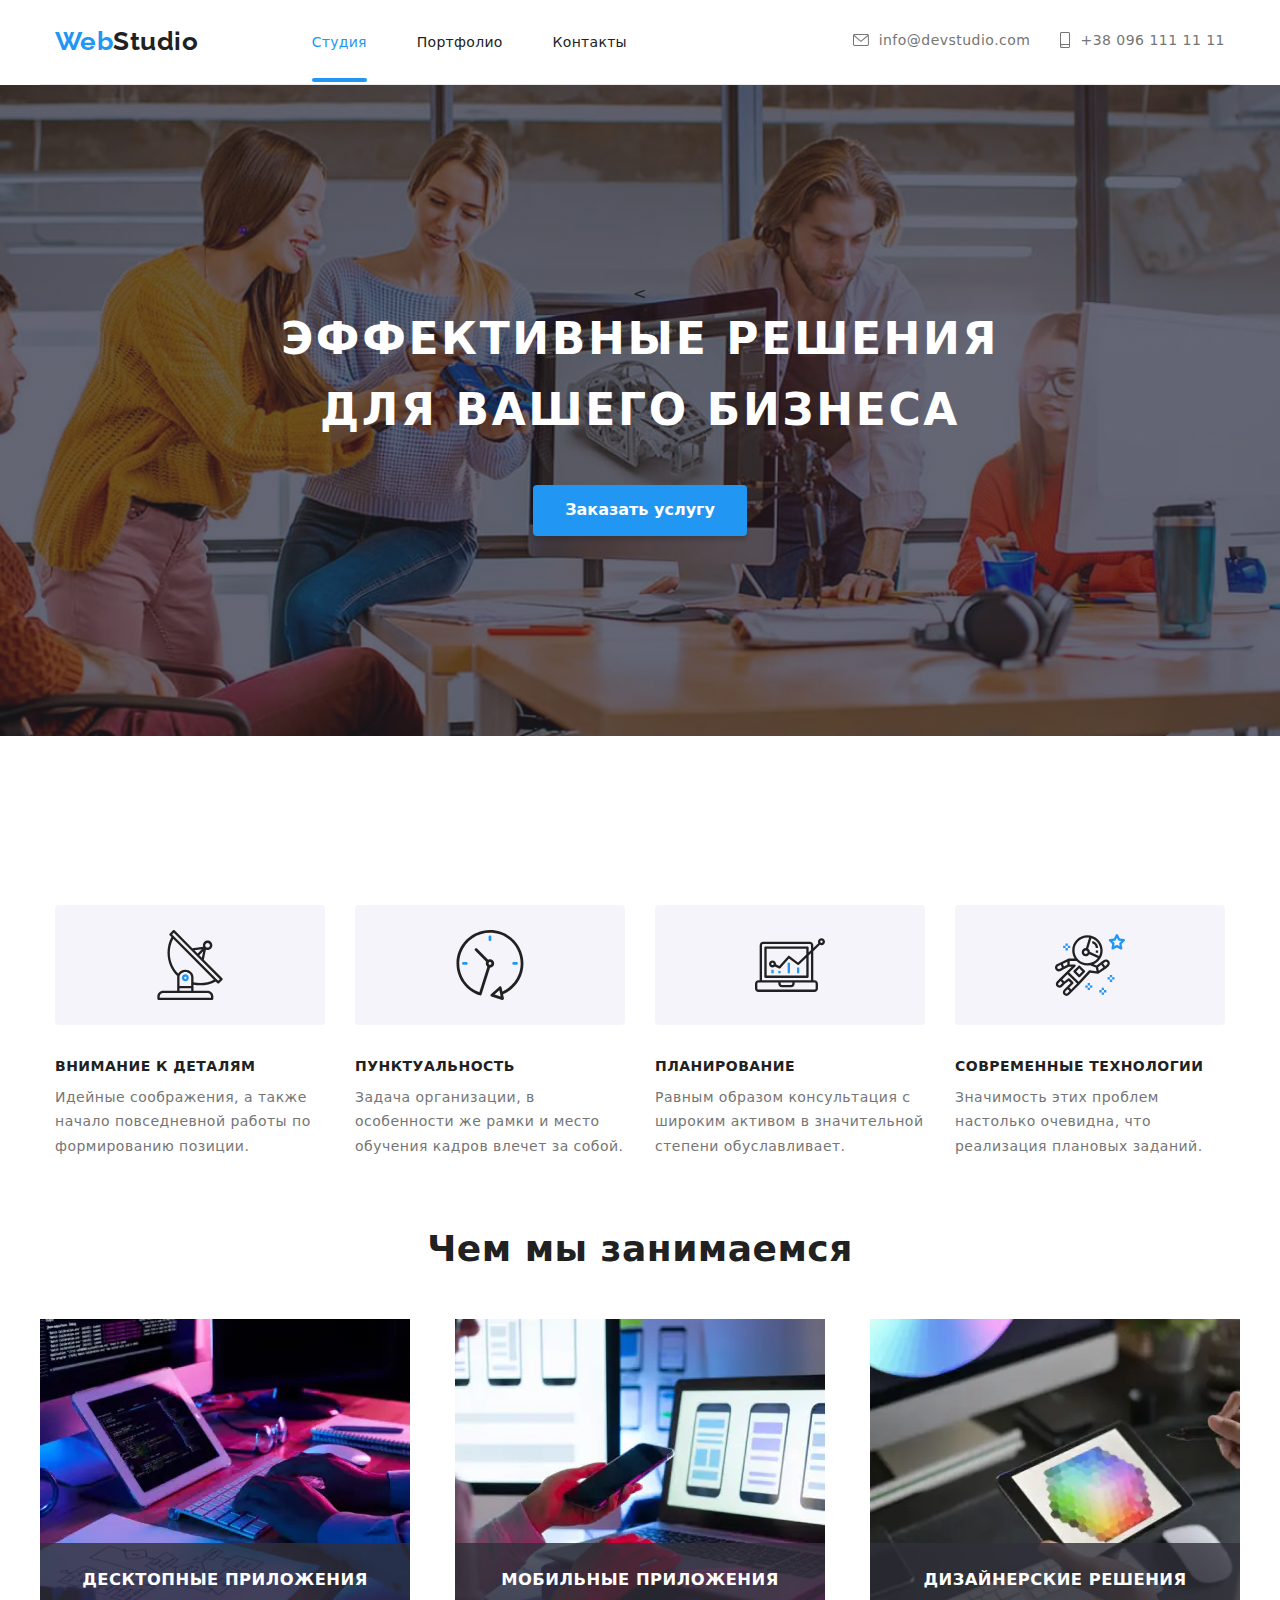
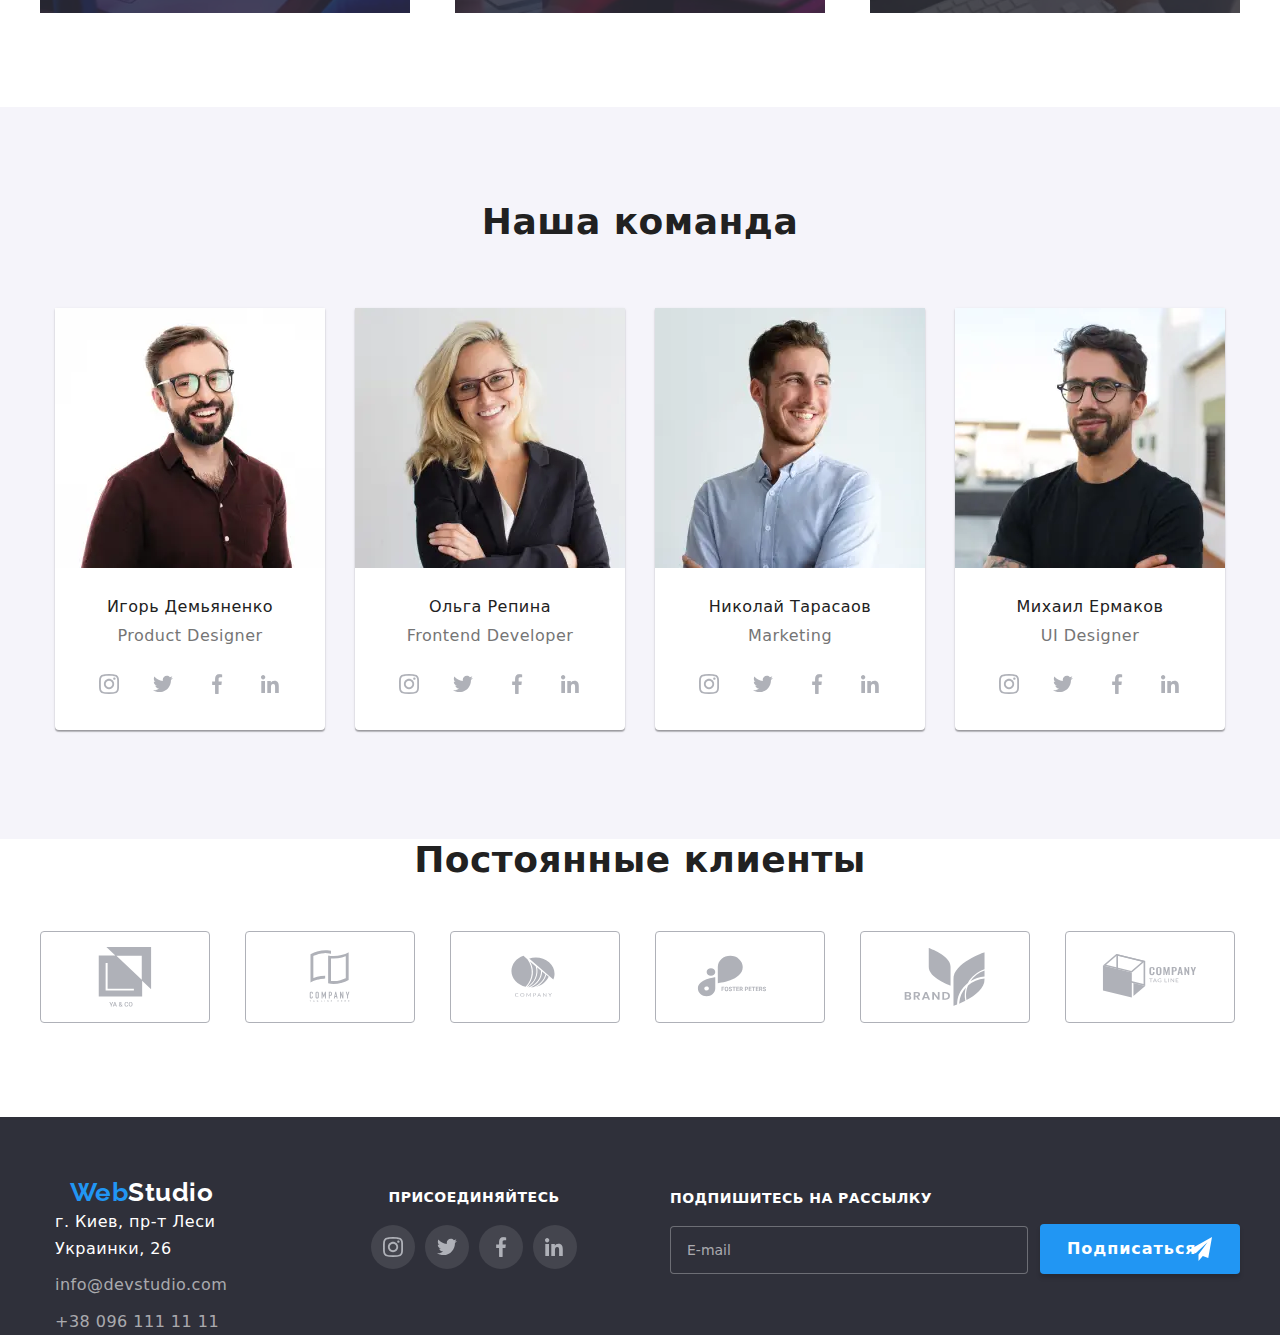
==== commit 5af8cabe: "changed_header_on_flex" ====
--- a/index.html
+++ b/index.html
@@ -19,11 +19,9 @@
                 <a href="./index.html">
                     <span class="logo__span">Web</span>Studio</a>
             </div>
-    
-    
-            <div class="header-menu__mobile-menu" data-menu>
-    
-    
+         <!--    <div class="header-menu__mobile-menu" data-menu> -->
+               
+
                 <ul class="header-menu__navigation">
                     <li class="header-menu__navigation-item header-menu__navigation-item--active"><a class="link active"
                             href="">Студия</a></li>
@@ -31,8 +29,8 @@
                     </li>
                     <li class="header-menu__navigation-item"><a class="link cts" href="">Контакты</a></li>
                 </ul>
-    
-    
+                
+                
                 <ul class="header-menu__contacts">
                     <li class="header-menu__contacts-item">
                         <a class="header-menu__email" href="mailto:info@devstudio.com">
@@ -51,23 +49,12 @@
                         </a>
                     </li>
                 </ul>
-    
-                <div class="header-menu__social-monbile">
-                    <ul class="header-menu__social-list">
-                        <li class="header-menu__social-list-item">
-                            <a href="" class="header-menu__link">Instagram</a>
-                        </li>
-                        <li class="header-menu__social-list-item">
-                            <a href="" class="header-menu__link">Twitter</a>
-                        </li>
-                        <li class="header-menu__social-list-item">
-                            <a href="" class="header-menu__link">Facebook</a>
-                        </li>
-                        <li class="header-menu__social-list-item">
-                            <a href="" class="header-menu__link">LinkedIn</a>
-                        </li>
-                </div>
-            </div>
+
+                
+
+
+                
+        <!--     </div> -->
     
             <button type="button" class="header-menu__phone-menu-icon" data-menu-button>
                 <svg class="header-menu__phone-menu-icons" width="24" height="16" aria-label="Переключатель мобильного меню"
@@ -591,6 +578,55 @@
   </div>
 </section>
 </footer> 
+<div class="header-menu__mobile-menu" data-menu>
+    <ul class="header-menu__navigation mobile">
+        <li class="header-menu__mobile-item header-menu__navigation-item--active"><a class="link active"
+                href="">Студия</a></li>
+        <li class="header-menu__mobile-item"><a class="link portfolio" href="./portfolio.html">Портфолио</a>
+        </li>
+        <li class="header-menu__mobile-item"><a class="link cts" href="">Контакты</a></li>
+    </ul>
+    
+    <div class='header-menu__mobile-contacts-and-social'>
+    <ul class="header-menu__contacts mobile">
+    
+        <li class="header-menu__contacts-item">
+            <a class="header-menu__phone mobile" href="tel:+380961111111">
+                <svg class="header-menu__icon-phone">
+                    <use href="./images/symbol-defs.svg#icon-smartphone"></use>
+                </svg>
+                +38 096 111 11 11
+            </a>
+        </li>
+        <li class="header-menu__contacts-item">
+            <a class="header-menu__email mobile" href="mailto:info@devstudio.com">
+                <svg class="header-menu__icon-email">
+                    <use href="./images/symbol-defs.svg#icon-envelope"></use>
+                </svg>
+                info@devstudio.com
+            </a>
+        </li>
+    </ul>
+    
+    <div class="header-menu__social-monbile mobile">
+        <ul class="header-menu__social-list">
+            <li class="header-menu__social-list-item">
+                <a href="" class="header-menu__link">Instagram</a>
+            </li>
+            <li class="header-menu__social-list-item">
+                <a href="" class="header-menu__link">Twitter</a>
+            </li>
+            <li class="header-menu__social-list-item">
+                <a href="" class="header-menu__link">Facebook</a>
+            </li>
+            <li class="header-menu__social-list-item">
+                <a href="" class="header-menu__link">LinkedIn</a>
+            </li>
+    </div>
+    </div>
+
+    
+</div>
 
         <div class="backdrop is-hidden" data-modal>
             <div class="modal-window">
--- a/css/main.min.css
+++ b/css/main.min.css
@@ -1,3 +1,3 @@
 *,*::before,*::after{box-sizing:border-box;margin:0px;padding:0px}body{letter-spacing:00.03em;font-family:var(--font-family);color:var(--font-heading-color)}li{list-style:none}img{display:block;width:100%}a{text-decoration:none;display:block;color:inherit}button{cursor:pointer}input{cursor:pointer}/*! modern-normalize v1.1.0 | MIT License | https://github.com/sindresorhus/modern-normalize */*,::before,::after{box-sizing:border-box}.image{display:block}html{line-height:1.15;-webkit-text-size-adjust:100%;-moz-tab-size:4;tab-size:4}body{margin:0;font-family:system-ui,-apple-system,"Segoe UI",Roboto,Helvetica,Arial,sans-serif,"Apple Color Emoji","Segoe UI Emoji"}hr{height:0;color:inherit}abbr[title]{text-decoration:underline dotted}b,strong{font-weight:bolder}code,kbd,samp,pre{font-family:ui-monospace, SFMono-Regular, Consolas, "Liberation Mono", Menlo,- monospace;font-size:1em}small{font-size:80%}sub,sup{font-size:75%;line-height:0;position:relative;vertical-align:baseline}sub{bottom:-0.25em}sup{top:-0.5em}table{text-indent:0;border-color:inherit}button,input,optgroup,select,textarea{font-family:inherit;font-size:100%;line-height:1.15;margin:0}button,select{text-transform:none}button,[type="button"],[type="reset"],[type="submit"]{-webkit-appearance:button}::-moz-focus-inner{border-style:none;padding:0}:-moz-focusring{outline:1px dotted ButtonText}:-moz-ui-invalid{box-shadow:none}legend{padding:0}progress{vertical-align:baseline}::-webkit-inner-spin-button,::-webkit-outer-spin-button{height:auto}[type="search"]{-webkit-appearance:textfield;outline-offset:-2px}::-webkit-search-decoration{-webkit-appearance:none}::-webkit-file-upload-button{-webkit-appearance:button;font:inherit}summary{display:list-item}:root{--font-description-color: hsl(0, 0%, 46%);--font-heading-color: #212121;--accent-color: #ffffff;--hover-link-color: #2196f3;--background-basic: #e5e5e5;--background-team-color: #f5f4fa;--background-footer-color: #2f303a;--font-family: "Roboto", sans-serif;--font-size-header-footer-features: 14px;--font-size-command: 16px;--hover-web-color: #2196f3}.visually-hidden{position:absolute;white-space:nowrap;width:1px;height:1px;overflow:hidden;border:0;padding:0;clip:rect(0 0 0 0);clip-path:inset(50%);margin:-1px}.is-hidden{visibility:hidden;opacity:0;pointer-events:none}.is-hidden .modal.window{transform:translate(-50%, -50%) scale(0.9)}.header-menu__mobile-menu{display:none;position:absolute;width:100%;top:0px;left:0;margin:0 0;background-color:#ffff}.header-menu__mobile-menu.is-open{position:fixed;display:flex;flex-direction:column;overflow:scroll;z-index:1}@media screen and (max-width: 767px){.header-menu__mobile-menu{height:100vh;padding:48px 40px}}@media screen and (min-width: 768px){.header-menu__mobile-menu{position:relative;display:flex;align-items:center}}@media screen and (min-width: 1200px){.header-menu__mobile-menu{position:relative;display:inline-block}}@media screen and (max-width: 767px){.header-menu__navigation-and-contacts{display:flex;flex-direction:column;justify-content:space-between}}.header-menu__phone-menu-icon{margin:22px 23px 22px 0;display:block;background-color:transparent;border:none;z-index:10}.header-menu__phone-menu-icon .header-menu__icon-close{display:none}.header-menu__phone-menu-icon.is-open .header-menu__icon-close{display:block}.header-menu__phone-menu-icon.is-open .header-menu__icon-open{display:none}@media screen and (min-width: 768px){.header-menu__phone-menu-icon{display:none}}@media screen and (max-width: 767px){.header-menu__social-monbile{display:flex;margin-top:8%}}@media screen and (min-width: 768px){.header-menu__social-monbile{display:none}}.header-menu__social-list-item{display:inline-block;color:var(--hover-link-color);font-size:18px;line-height:1.22}.header-menu__social-list-item:not(:last-child){padding-right:10px;border-right:1px solid rgba(33,33,33,0.2)}.header-menu__social-list-item{font-size:3.8vw;line-height:1.22}.header-menu__social-list-item:not(:last-child){padding-right:2vw;border-right:1px solid rgba(33,33,33,0.2)}.section{padding:0px 15px 60px 15px}@media (min-width: 1200px){.section{padding:94px 0px}}.section-title{font-size:36px;line-height:1.17}.container{width:100%;margin-left:auto;margin-right:auto}@media screen and (min-width: 480px){.container{width:480px}}@media screen and (min-width: 768px){.container{width:768px}}@media screen and (min-width: 1200px){.container{width:1200px}}@media screen and (min-width: 768px) and (max-width: 1200px){.container.section{padding-left:0;padding-right:0}}.logo{display:block;margin:16px 15px;font-family:Raleway;font-size:24px;color:var(--font-heading-color);font-weight:700;line-height:1.19}.logo:focus,.logo:hover{color:var(--hover-link-color)}@media screen and (min-width: 768px) and (max-width: 1200px){.logo{margin:26px 0 26px 15px}}@media screen and (min-width: 1200px){.logo{font-size:26px;margin:0;padding:24px 0 25px 0;position:absolute;z-index:10}}.logo__span{color:var(--hover-link-color)}.footer__logo{margin:0 0 20px 0}@media screen and (min-width: 1200px){.footer__logo{margin-top:0;padding:0 0 0 0;margin-top:60px;margin-bottom:20px}}@media screen and (min-width: 1200px){.logo.footer__logo{position:relative;margin:0}}@media screen and (max-width: 767px){.header-menu__navigation{display:flex;flex-direction:column}}@media screen and (min-width: 768px){.header-menu__navigation{display:flex;width:294px;justify-content:space-between;margin-left:88px}}@media screen and (min-width: 1200px){.header-menu__navigation{display:inline;margin-left:238px}.header-menu__navigation .header-menu__navigation-item+.header-menu__navigation-item{margin-left:50px}}@media screen and (max-width: 767px){.header-menu__navigation-item{font-size:40px;color:var(--font-heading-color);font-weight:500;line-height:1.17;display:block;margin-bottom:48px;letter-spacing:0.02em;transition:color 250ms cubic-bezier(0.4, 0, 0.2, 1);cursor:pointer}}@media screen and (max-width: 480px){.header-menu__navigation-item{font-size:8.3vw;margin-bottom:6vh}}@media screen and (min-width: 768px){.header-menu__navigation-item{font-size:var(--font-size-header-footer-features);color:var(--font-heading-color);font-weight:500;line-height:1.17;position:relative;display:inline-block;padding:32px 0 32px;letter-spacing:0.02em;transition:color 250ms cubic-bezier(0.4, 0, 0.2, 1);cursor:pointer}.header-menu__navigation-item:hover,.header-menu__navigation-item:focus{color:var(--hover-link-color)}}.header-menu__navigation-item--active{color:var(--hover-link-color)}.header-menu__navigation-item--active::after{display:block;content:"";height:4px;width:100%;border-radius:2px;background-color:var(--hover-link-color);position:absolute;bottom:0}@media screen and (max-width: 767px){.header-menu__navigation-item--active::after{display:none}}.header-menu__phone,.header-menu__email{display:inline-flex;align-items:center}.header-menu__contacts{transition:color 250ms cubic-bezier(0.4, 0, 0.2, 1)}@media screen and (max-width: 767px){.header-menu__contacts{display:flex;flex-direction:column-reverse}}@media screen and (min-width: 768px){.header-menu__contacts{display:flex;flex-direction:column;margin-left:84px;font-size:12px;color:#757575;font-weight:500;line-height:1.17}}@media screen and (min-width: 1200px){.header-menu__contacts{margin:0 0 0 305px;display:inline-block;font-size:14px;color:#757575;font-weight:500;line-height:1.17}.header-menu__contacts .header-menu__contacts-item{display:inline-block;padding:32px 0}}.header-menu__contacts-item{cursor:pointer}.header-menu__contacts-item:focus,.header-menu__contacts-item:hover{color:var(--hover-link-color)}@media screen and (max-width: 767px){.header-menu__contacts{margin-top:38%;padding:0 0}.header-menu__contacts-item{padding:0 0;margin:0 0}}@media screen and (max-width: 767px){.header-menu__email{color:#757575;font-size:24px}.header-menu__phone{color:var(--hover-link-color);font-size:34px;font-weight:500;margin:0px 0 32px 0}}@media screen and (max-width: 480px){color:#757575;.header-menu__email{font-size:5vw}}@media screen and (max-width: 480px){.header-menu__phone{font-size:7vw;margin:0px 0 4vh 0}}@media screen and (min-width: 1200px){.header-menu__contacts-item{padding:0}}@media screen and (min-width: 1200px){.header-menu__contacts-item+.header-menu__contacts-item{margin-left:30px}}@media screen and (min-width: 768px){.header-menu__contacts-item:first-child{margin-bottom:10px}}@media screen and (min-width: 1200px){.header-menu__contacts-item:first-child{margin-bottom:0px}}@media screen and (max-width: 768px){.header-menu__icon-email{display:none}.header-menu__icon-phone{display:none}}@media screen and (min-width: 768px) and (max-width: 1200px){.header-menu__icon-email{display:inline-block;margin-right:8px;width:14px;height:10px;fill:currentColor}.header-menu__icon-phone{display:inline-block;width:10px;height:14px;margin-right:8px;fill:currentColor}}@media screen and (min-width: 1200px){.header-menu__icon-email{width:16px;height:12px;margin-right:10px;fill:currentColor}.header-menu__icon-phone{width:10px;height:16px;margin-right:10px;fill:currentColor}}.subscribe.btn{position:relative;padding:10px 0 10px 27px;text-align:left}.hero__order-btn{padding:10px 32px;min-width:200px;margin-top:40px;padding:10px 32px;background-color:var(--hover-link-color);border-radius:4px;border:transparent;box-shadow:0px 4px 4px rgba(0,0,0,0.15);font-size:16px;color:var(--accent-color);font-weight:700;line-height:1.88}.btn{display:inline-block;width:200px;background-color:#2196f3;box-shadow:0px 4px 4px rgba(0,0,0,0.15);border-radius:4px;border:0px;letter-spacing:0.06em;font-size:16px;color:var(--accent-color);font-weight:700;line-height:1.86}.name-btn{margin-left:0}.icon-send-btn{position:absolute;fill:var(--accent-color);margin-left:10px;top:13px;right:28px}.send.btn{background-color:var(--hover-web-color);transition:background-color 250ms cubic-bezier(0.4, 0, 0.2, 1)}.send.btn:hover,.send.btn:focus{background-color:#188ce8;box-shadow:0px 4px 4px rgba(0,0,0,0.15)}.send.btn{display:block;margin:30px auto 0 auto;padding:10px 0 10px}.filter{display:flex;justify-content:center;padding-bottom:50px;padding-top:60px}@media screen and (max-width: 768px){.filter{flex-wrap:wrap;justify-content:flex-start;padding-bottom:40px}}@media screen and (min-width: 768px){.filter{justify-content:center;padding-bottom:30px}}@media screen and (min-width: 1200px){.filter__item+.filter__item{margin-left:8px}}@media screen and (max-width: 768px){.filter__item{margin-left:0;padding-bottom:15px;padding-right:15px}}@media screen and (min-width: 768px){.filter__item{margin-right:8px}}.filter-button{min-height:38px;padding:6px 22px;background-color:#f5f4fa;text-align:center;border:0ch;border-radius:4px;letter-spacing:inherit;font-size:16px;color:var(--font-heading-color);font-weight:500;line-height:1.62;transition:color 250ms cubic-bezier(0.4, 0, 0.2, 1),background-color 250ms cubic-bezier(0.4, 0, 0.2, 1),box-shadow 250ms cubic-bezier(0.4, 0, 0.2, 1)}.filter-button:focus,.filter-button:hover{background-color:var(--hover-web-color);color:var(--accent-color);box-shadow:0px 3px 1px rgba(0,0,0,0.1),0px 1px 2px rgba(0,0,0,0.08),0px 2px 2px rgba(0,0,0,0.12)}.backdrop{position:relative;top:0;left:0;position:fixed;background-color:rgba(0,0,0,0.2);width:100%;height:100%;z-index:100;opacity:1;transition:opacity 250ms cubic-bezier(0.4, 0, 0.2, 1),visibility 250ms cubic-bezier(0.4, 0, 0.2, 1)}.modal-window{width:94%;position:absolute;background-color:#ffffff;top:50%;left:50%;transform:translate(-50%, -50%) scale(1);box-shadow:0px 1px 3px rgba(0,0,0,0.12),0px 1px 1px rgba(0,0,0,0.14),0px 2px 1px rgba(0,0,0,0.2);border-radius:4px;transition:transform 5000ms cubic-bezier(0.4, 0, 0.2, 1);z-index:100}@media (min-width: 480px){.modal-window{width:450px}}@media (min-width: 768px) and (max-width: 1200px){.modal-window{width:450px;height:609px}}@media (min-width: 1200px){.modal-window{width:528px;height:581px}}.modal-window__content{padding:40px}.modal-window__message{text-align:center;font-size:20px;line-height:1.15;margin-bottom:12px}@media screen and (max-width: 480px){.modal-window__content{padding:8.3vw}.modal-window__message{text-align:center;font-size:4.2vw;line-height:1.15;margin-bottom:2.5vw}}.modal-window__form{position:relative;display:flex;flex-direction:column;color:#757575;font-size:12px}.modal-window__form+.modal-window__form{margin-top:10px}.modal-window__input{height:40px;border:1px solid rgba(33,33,33,0.2);border-radius:4px;padding-left:42px;outline:none;transition:border-color 250ms cubic-bezier(0.4, 0, 0.2, 1)}.modal-window__input:focus,.modal-window__input:hover{border:1px solid #2196f3}.modal-window__input:focus ~ .modal-window__icon,.modal-window__input:hover ~ .modal-window__icon{fill:var(--hover-web-color)}.modal-window__text-area{resize:none;border:1px solid rgba(33,33,33,0.2);border-radius:4px;transition:border-color 250ms cubic-bezier(0.4, 0, 0.2, 1);outline:none;cursor:pointer}.modal-window__text-area:focus,.modal-window__text-area:hover{border:1px solid #2196f3}@media (min-width: 1200px){.modal-window__text-area{width:448px;height:120px}}.modal-window__icon{position:absolute;top:28px;left:15px;transition:fill 250ms cubic-bezier(0.4, 0, 0.2, 1)}.modal-window__forma-name{font-size:12px;font-weight:400;letter-spacing:0.01em;margin-bottom:4px}.modal-window__text-area[placeholder]{padding-top:12px;padding-left:16px}.close-btn{background-color:var(--accent-color);position:absolute;right:8px;top:8px;display:block;width:30px;height:30px;border:1px solid rgba(0,0,0,0.1);border-radius:50%}.close-btn:hover .close-btn__icon,.close-btn:focus .close-btn__icon{fill:var(--hover-web-color)}.close-btn__icon{transition:fill 250ms cubic-bezier(0.4, 0, 0.2, 1)}.modal-window__agreement{margin-top:20px;font-size:12px}@media (max-width: 468px){.modal-window__agreemen{font-size:2.5vw}}.modal-window__agreement{margin-top:20px;font-size:12px}@media (min-width: 1200px){.modal-window__agreement{font-size:14px}}@media (max-width: 480px){.modal-window__agreement{font-size:2.5vw}}.modal-window__link{display:inline-block;color:var(--hover-web-color);margin-left:1vw;text-decoration:underline}.modal-window__agree{display:flex;align-items:center;justify-content:left}.modal-window__agree::before{display:inline-block;content:" ";margin-right:7px;width:16px;height:15px;background-image:url("../images/border-check.svg")}@media screen and (max-width: 480px){.modal-window__agree::before{display:inline-block;content:" ";margin-right:1.4vw;width:3.3vw;height:3.1vw;background-image:url("../images/border-check.svg");background-size:contain;background-repeat:no-repeat}}.modal-window__checkbox:checked ~ .modal-window__agree::before{background-color:var(--hover-web-color);border-radius:4px;background-image:url("../images/icon-check.svg");background-repeat:no-repeat;background-position:50% 50%;background-origin:content-box}.checkbox:checked ~ .agree::before{background-color:var(--hover-web-color);border-radius:4px;background-image:url("../images/icon-check.svg");background-repeat:no-repeat;background-position:50% 50%;background-origin:content-box}.social-link__icon{width:44px;height:44px;border-radius:50%;padding:12px 0;fill:#afb1b8;transition:fill 250ms cubic-bezier(0.4, 0, 0.2, 1)}.member__social-link:not(:first-child){margin-left:10px}.social-link__ln{display:block;width:44px;height:44px;border-radius:50%;transition:background-color 250ms cubic-bezier(0.4, 0, 0.2, 1)}.social-link__ln:hover .social-link__icon,.social-link__ln:focus .social-link__icon{fill:var(--accent-color)}.social-link__ln:hover,.social-link__ln:focus{background-color:var(--hover-link-color)}.footer__social-link{background-color:rgba(255,255,255,0.1);fill:var(--accent-color);border-radius:50%}.footer__social-link+.footer__social-link{margin-left:10px}.header{border-bottom-width:1px;border-bottom-style:solid;border-bottom-color:#ececec}.header-menu{width:100%;display:flex;align-items:center;position:relative;justify-content:space-between}@media screen and (min-width: 768px){.header-menu{display:flex;justify-content:left}}@media screen and (min-width: 1200px){.header-menu{display:inline-block}}.features{display:block}@media screen and (min-width: 768px) and (max-width: 1200px){.features{display:flex;flex-wrap:wrap;justify-content:center;margin:-15px}}@media screen and (min-width: 1200px){.features{display:flex;justify-content:space-between}}@media screen and (max-width: 767px){.features__item{width:100%;margin:0}}@media screen and (min-width: 768px){.features__item{width:354px;height:251px;margin:15px}}@media screen and (min-width: 1200px){.features__item{width:270px;height:120px}}.features__title{font-size:var(--font-size-header-footer-features);color:var(--font-heading-color);font-weight:700;line-height:1.14;margin-bottom:10px;text-transform:uppercase}@media screen and (max-width: 767px){.features__title{text-align:center}}.features__describe{font-size:var(--font-size-header-footer-features);color:#757575;font-weight:400;line-height:1.74}@media screen and (max-width: 767px){.features__describe{text-align:start}}.feautures__icon{width:354px;height:120px;padding:25px 0;margin-bottom:30px;border-radius:4px;background-color:#f5f4fa}@media screen and (max-width: 767px){.feautures__icon{width:100%}}@media screen and (min-width: 1200px){.feautures__icon{width:270px;height:120px;padding:25px 0;margin-bottom:30px;border-radius:4px;background-color:#f5f4fa}}.hero{max-width:1600px;margin-left:auto;margin-right:auto;margin-bottom:60px;padding:118px 0 118px 0;text-align:center;background-size:cover;background-position:center;background-image:linear-gradient(to right, rgba(47,48,58,0.4), rgba(47,48,58,0.4)),url("../images/hero/hero-mobile@1x.jpg");background-size:cover;background-repeat:no-repeat;background-position:center}@media screen and (min-device-pixel-ratio: 2), screen and (min-resolution: 192dpi), screen and (min-resolution: 2dppx){.hero{background-image:linear-gradient(rgba(47,48,58,0.4), rgba(47,48,58,0.4)),url("../images/hero/hero-mobile@2x.jpg")}}@media screen and (min-width: 480px){.hero{background-image:linear-gradient(rgba(47,48,58,0.4), rgba(47,48,58,0.4)),url("../images/hero/hero-mobile@1x.jpg")}}@media screen and (min-device-pixel-ratio: 2) and (min-width: 480px), screen and (min-resolution: 192dpi) and (min-width: 480px), screen and (min-resolution: 2dppx) and (min-width: 480px){.hero{background-image:linear-gradient(rgba(47,48,58,0.4), rgba(47,48,58,0.4)),url("../images/hero/hero-mobile@2x.jpg")}}@media screen and (min-width: 768px){.hero{background-image:linear-gradient(rgba(47,48,58,0.4), rgba(47,48,58,0.4)),url("../images/hero/Header-tablet.jpg")}}@media screen and (min-device-pixel-ratio: 2) and (min-width: 768px), screen and (min-resolution: 192dpi) and (min-width: 768px), screen and (min-resolution: 2dppx) and (min-width: 768px){.hero{background-image:linear-gradient(rgba(47,48,58,0.4), rgba(47,48,58,0.4)),url("../images/hero/Header-tablet@2x.jpg")}}@media screen and (min-width: 1200px){.hero{padding-top:200px;padding-bottom:200px;background-image:linear-gradient(rgba(47,48,58,0.4), rgba(47,48,58,0.4)),url("../images/hero/hero-desktop.jpg")}.hero-title{font-size:44px;line-height:1.36}}@media screen and (min-device-pixel-ratio: 2) and (min-width: 1200px), screen and (min-resolution: 192dpi) and (min-width: 1200px), screen and (min-resolution: 2dppx) and (min-width: 1200px){.hero{background-image:linear-gradient(rgba(47,48,58,0.4), rgba(47,48,58,0.4)),url("../images/hero/hero-desktop2x.jpg")}}.hero .hero__title{text-transform:uppercase;text-align:center;letter-spacing:0.06em;font-size:5.4vw;color:var(--accent-color);font-weight:900;line-height:1.62}@media screen and (min-width: 480px){.hero .hero__title{font-size:26px}}@media screen and (min-width: 1200px){.hero .hero__title{font-size:44px;color:var(--accent-color);font-weight:900;line-height:1.62}}.section.expertise{display:none}@media screen and (min-width: 1200px){.section.expertise{display:block;padding-top:94px}}.container__expertises-title{color:var(--font-heading-color);text-align:center;margin-bottom:50px;font-size:36px}.expertises{position:relative;display:flex;justify-content:space-between;z-index:1}.expertises__item{position:relative}.expertises__title{text-align:center;width:100%;height:70px;background-color:rgba(47,48,58,0.8);position:absolute;bottom:0;padding:27px 0 27px;text-transform:uppercase;font-size:var(--font-size-header-footer-features);color:var(--accent-color);font-weight:700;line-height:1.17}.team{background-color:#f5f4fa;text-align:center;line-height:1.17;padding-top:60px}@media screen and (min-width: 1200px){.team{padding:94px 0}}.team__title{text-align:center;font-size:28px;margin-bottom:30px}@media screen and (min-width: 1200px){.team__title{font-size:36px;margin-bottom:50px}}.member__name{margin-top:30px;font-weight:500;font-size:var(--font-size-command)}.member__position{margin-top:10px;color:var(--font-description-color);font-size:var(--font-size-command)}@media screen and (max-width: 767px){.members{display:block;width:100%}}@media screen and (min-width: 768px){.members{width:768px;display:flex;flex-wrap:wrap;margin-left:auto;margin-right:auto}}@media screen and (min-width: 1200px){.members{width:100%;display:flex;justify-content:space-between;flex-wrap:nowrap}}.member{box-shadow:0px 1px 3px rgba(0,0,0,0.12),0px 1px 1px rgba(0,0,0,0.14),0px 2px 1px rgba(0,0,0,0.2);border-radius:0px 0px 4px 4px;background:var(--accent-color)}@media screen and (max-width: 767px){.member{width:100%}}@media screen and (min-width: 768px){.member{width:354px;margin:15px}}@media screen and (min-width: 1200px){.member{width:270x;margin:15px}}.member .member__social-media{display:flex;justify-content:center;text-align:center;padding:16px 0px 24px}@media screen and (max-width: 767px){.member:not(:last-child){margin-bottom:30px}}.customers__title{text-align:center;margin-top:60px;margin-bottom:30px}@media screen and (min-width: 1200px){.customers__title{margin-bottom:50px;margin-top:0;font-size:36px;color:var(--font-heading-color);font-weight:700;line-height:1.17}}.customers-list{display:flex;flex-wrap:wrap;justify-content:center;margin:-15px}@media screen and (min-width: 1200px){.customers-list{flex-wrap:nowrap}}.customer{margin:15px;width:210px}@media screen and (max-width: 479px){.customer{width:100%}}@media screen and (min-width: 768px) and (max-width: 1200px){.customer{width:226px}}.customer__link{height:92px;display:flex;justify-content:center;align-items:center;border:1px solid #afb1b8;border-radius:4px;transition:border 250ms cubic-bezier(0.4, 0, 0.2, 1)}.customer__link:hover,.customer__link:focus{border:1px solid var(--hover-web-color)}.customer__link:hover .customer__icon,.customer__link:focus .customer__icon{fill:var(--hover-web-color)}@media screen and (min-width: 1200px){.customer__link{display:flex;width:170px}}.customer__icon{display:flex;align-items:center;fill:#afb1b8;transition:fill 250ms cubic-bezier(0.4, 0, 0.2, 1)}@media screen and (min-width: 1200px){.section.container{padding-top:0}}.projects{display:block}@media screen and (min-width: 768px){.projects{display:flex;justify-content:left;flex-wrap:wrap;margin:-15px}}@media screen and (min-width: 1200px){.projects{display:flex;flex-wrap:wrap;margin:0}}.projects__link{position:relative;transition:box-shadow 250ms cubic-bezier(0.4, 0, 0.2, 1)}.projects__link:hover,.projects__link:focus{box-shadow:0px 1px 1px rgba(0,0,0,0.12),0px 4px 4px rgba(0,0,0,0.06),1px 4px 6px rgba(0,0,0,0.16)}.projects__link:hover .projects__describe,.projects__link:focus .projects__describe{transform:translateY(-100%)}.projects__image-overlay{position:relative;overflow:hidden}.projects__describe{display:block;height:100%;position:absolute;width:100%;padding:63px 24px;margin-top:0 24px;background-color:rgba(33,150,243,0.9);transform:translateY(0%);transition:transform 250ms cubic-bezier(0.4, 0, 0.2, 1);font-size:18px;color:var(--accent-color);font-weight:400;line-height:1.56}@media screen and (max-width: 768px){.projects__describe{display:flex;align-items:center}}.projects__image-overlay{position:relative;overflow:hidden}@media screen and (max-width: 768px){.projects__item:not(:last-child){margin-bottom:30px}}@media screen and (min-width: 768px){.projects__item{margin:15px;width:calc(50% - 30px)}}@media screen and (min-width: 1200px){.projects__item{width:370px}}.projects__capture{padding:20px 24px;border-right:1px solid #eeeeee;border-left:1px solid #eeeeee;border-bottom:1px solid #eeeeee}.projects__name{white-space:nowrap;display:inline-block;margin-bottom:4px;letter-spacing:0.06em;font-size:18px;color:var(--font-heading-color);font-weight:700;line-height:2}.projects__kind{display:block;font-size:16px;line-height:1.88;color:#757575}.footer{padding-top:0px;background-color:var(--background-footer-color);color:var(--accent-color);--font-heading-color: var(--accent-color)}.footer-content{display:block;padding-top:60px;text-align:center}@media screen and (min-width: 1200px){.footer-content{display:flex;text-align:left}}.footer-content__mail,.footer-content__phone{color:rgba(255,255,255,0.6);margin-top:9px}.footer-content__mail:hover,.footer-content__mail:focus,.footer-content__phone:hover,.footer-content__phone:focus{color:var(--hover-web-color)}.footer-conten__media{margin-top:60px;text-align:center}@media screen and (min-width: 768px) and (max-width: 1200px){.footer-conten__media{margin-top:5px}}@media screen and (min-width: 1200px){.footer-conten__media{margin-top:12px;margin-left:70px}}.footer-conten__media-title{font-size:var(--font-size-header-footer-features);text-transform:uppercase;font-weight:700;line-height:1.18}.footer-content__social-media{display:flex;justify-content:center;margin-top:20px}.footer-content__adress{line-height:1.71;font-style:normal}.footer__form{padding-top:60px;padding-bottom:60px;display:flex;align-items:center;flex-direction:column}@media screen and (min-width: 1200px){.footer__form{display:flex;justify-content:center;padding-top:12px;flex-direction:row}}.footer-conten__subscribe-section{display:flex;flex-direction:column;justify-content:center;font-size:14px;font-weight:bold;text-transform:uppercase;width:450px}@media screen and (max-width: 479px){.footer-conten__subscribe-section{width:100%;padding:0 15px}}@media screen and (min-width: 1200px){.footer-conten__subscribe-section{width:358px;margin-left:93px}}.footer-content__subscribe-label{margin-bottom:20px}.footer-content__subscribe-email{padding:15px 16px;background-color:var(--background-footer-color);border:1px solid rgba(255,255,255,0.3);border-radius:4px;color:var(--accent-color)}.footer-content__subscribe-email::-webkit-input-placeholder{color:rgba(255,255,255,0.6)}.footer-content__submit-button{margin-top:20px}@media (min-width: 1200px){.footer-content__submit-button{margin-top:35px;margin-left:12px}}@media screen and (min-width: 768px){.footer-content__adress-and-media{display:flex;justify-content:space-around}}@media screen and (min-width: 1200px){.footer-content__adress-logo{margin-left:15px}}
+ monospace;font-size:1em}small{font-size:80%}sub,sup{font-size:75%;line-height:0;position:relative;vertical-align:baseline}sub{bottom:-0.25em}sup{top:-0.5em}table{text-indent:0;border-color:inherit}button,input,optgroup,select,textarea{font-family:inherit;font-size:100%;line-height:1.15;margin:0}button,select{text-transform:none}button,[type="button"],[type="reset"],[type="submit"]{-webkit-appearance:button}::-moz-focus-inner{border-style:none;padding:0}:-moz-focusring{outline:1px dotted ButtonText}:-moz-ui-invalid{box-shadow:none}legend{padding:0}progress{vertical-align:baseline}::-webkit-inner-spin-button,::-webkit-outer-spin-button{height:auto}[type="search"]{-webkit-appearance:textfield;outline-offset:-2px}::-webkit-search-decoration{-webkit-appearance:none}::-webkit-file-upload-button{-webkit-appearance:button;font:inherit}summary{display:list-item}:root{--font-description-color: hsl(0, 0%, 46%);--font-heading-color: #212121;--accent-color: #ffffff;--hover-link-color: #2196f3;--background-basic: #e5e5e5;--background-team-color: #f5f4fa;--background-footer-color: #2f303a;--font-family: "Roboto", sans-serif;--font-size-header-footer-features: 14px;--font-size-command: 16px;--hover-web-color: #2196f3}.visually-hidden{position:absolute;white-space:nowrap;width:1px;height:1px;overflow:hidden;border:0;padding:0;clip:rect(0 0 0 0);clip-path:inset(50%);margin:-1px}.is-hidden{visibility:hidden;opacity:0;pointer-events:none}.is-hidden .modal.window{transform:translate(-50%, -50%) scale(0.9)}.header-menu__mobile-menu{display:none;position:absolute;width:100%;top:0px;left:0;margin:0 0;background-color:#ffff}.header-menu__mobile-menu.is-open{position:fixed;display:flex;flex-direction:column;justify-content:space-between;overflow:scroll;z-index:1}@media screen and (max-width: 768px){.header-menu__mobile-menu{height:100vh;padding:48px 40px}}@media screen and (min-width: 768px){.header-menu__mobile-menu{position:relative;display:none;align-items:center}}@media screen and (min-width: 1200px){.header-menu__mobile-menu{position:relative;display:none}}@media screen and (max-width: 768px){.header-menu__navigation-and-contacts{display:flex;flex-direction:column;justify-content:space-between}}.header-menu__phone-menu-icon{margin:22px 23px 22px 0;display:block;background-color:transparent;border:none;z-index:10}.header-menu__phone-menu-icon .header-menu__icon-close{display:none}.header-menu__phone-menu-icon.is-open .header-menu__icon-close{display:block}.header-menu__phone-menu-icon.is-open .header-menu__icon-open{display:none}@media screen and (min-width: 768px){.header-menu__phone-menu-icon{display:none}}.header-menu__social-monbile.mobile{display:none;margin-top:8vh}@media screen and (min-width: 480px){.header-menu__social-monbile.mobile{margin-top:64px}}@media screen and (max-width: 768px){.header-menu__social-monbile.mobile{display:flex}}.header-menu__social-list-item{display:inline-block;color:var(--hover-link-color);font-size:18px;line-height:1.22}.header-menu__social-list-item:not(:last-child){padding-right:10px;border-right:1px solid rgba(33,33,33,0.2)}.header-menu__social-list-item{font-size:3.8vw;line-height:1.22}.header-menu__social-list-item:not(:last-child){padding-right:2vw;border-right:1px solid rgba(33,33,33,0.2)}.section{padding:0px 15px 60px 15px}@media (min-width: 1200px){.section{padding:94px 0px}}.section-title{font-size:36px;line-height:1.17}.container{width:100%;margin-left:auto;margin-right:auto}@media screen and (min-width: 480px){.container{width:480px}}@media screen and (min-width: 768px){.container{width:768px}}@media screen and (min-width: 1200px){.container{width:1200px}}@media screen and (min-width: 768px) and (max-width: 1200px){.container.section{padding-left:0;padding-right:0}}.logo{display:block;margin:16px 15px;font-family:Raleway;font-size:24px;color:var(--font-heading-color);font-weight:700;line-height:1.19}.logo:focus,.logo:hover{color:var(--hover-link-color)}@media screen and (min-width: 768px) and (max-width: 1200px){.logo{margin:26px 0 26px 15px}}@media screen and (min-width: 1200px){.logo{font-size:26px;margin:0;left:15px;padding:24px 0 25px 0}}.logo__span{color:var(--hover-link-color)}.footer__logo{margin:0 0 20px 0}@media screen and (min-width: 1200px){.footer__logo{margin-top:0;padding:0 0 0 0;margin-top:60px;margin-bottom:20px}}@media screen and (min-width: 1200px){.logo.footer__logo{position:relative;margin:0}}.header-menu__navigation{display:none}@media screen and (min-width: 768px){.header-menu__navigation{display:flex;width:294px;justify-content:space-between;margin-left:88px}}@media screen and (min-width: 1200px){.header-menu__navigation{display:flex;margin-left:-49.6px}.header-menu__navigation .header-menu__navigation-item+.header-menu__navigation-item{margin-left:50px}}.header-menu__navigation.mobile{display:flex;flex-direction:column}@media screen and (max-width: 768px){.header-menu__mobile-item{font-size:8.3vw;color:var(--font-heading-color);font-weight:500;line-height:1.17;display:block;margin-bottom:48px;letter-spacing:0.02em;transition:color 250ms cubic-bezier(0.4, 0, 0.2, 1);cursor:pointer}}@media screen and (max-width: 480px){.header-menu__navigation-item{font-size:8.3vw;margin-bottom:6vh}}@media screen and (min-width: 768px){.header-menu__navigation-item{font-size:var(--font-size-header-footer-features);color:var(--font-heading-color);font-weight:500;line-height:1.17;position:relative;display:inline-block;padding:32px 0 32px;letter-spacing:0.02em;transition:color 250ms cubic-bezier(0.4, 0, 0.2, 1);cursor:pointer}.header-menu__navigation-item:hover,.header-menu__navigation-item:focus{color:var(--hover-link-color)}}.header-menu__navigation-item--active{color:var(--hover-link-color)}.header-menu__navigation-item--active::after{display:none;content:"";height:4px;width:100%;border-radius:2px;background-color:var(--hover-link-color);position:absolute;bottom:0}@media screen and (min-width: 768px){.header-menu__navigation-item--active::after{display:block}}.header-menu__phone,.header-menu__email{display:inline-flex;align-items:center}.header-menu__contacts{transition:color 250ms cubic-bezier(0.4, 0, 0.2, 1);display:flex;flex-direction:column-reverse;display:none}.header-menu__contacts.mobile{display:none}@media screen and (max-width: 768px){.header-menu__contacts.mobile{display:flex;flex-direction:column}}@media screen and (min-width: 768px){.header-menu__contacts{display:flex;flex-direction:column;margin-left:84px;font-size:12px;color:#757575;font-weight:500;line-height:1.17}}@media screen and (min-width: 1200px){.header-menu__contacts{display:flex;flex-direction:row;font-size:14px;color:#757575;font-weight:500;line-height:1.17}.header-menu__contacts .header-menu__contacts-item{display:inline-block;padding:32px 0}}.header-menu__contacts-item{cursor:pointer}.header-menu__contacts-item:focus,.header-menu__contacts-item:hover{color:var(--hover-link-color)}@media screen and (max-width: 768px){.header-menu__contacts.mobile{margin-top:38%;padding:0 0}.header-menu__contacts-item.mobile{padding:0 0;margin:0 0}}.header-menu__email.mobile{color:#757575;font-size:24px}.header-menu__phone.mobile{color:var(--hover-link-color);font-size:7vw;font-weight:500;margin:0px 0 4vh 0}@media screen and (max-width: 480px){color:#757575;.header-menu__email{font-size:5vw}}@media screen and (min-width: 1200px){.header-menu__contacts-item{padding:0}}@media screen and (min-width: 1200px){.header-menu__contacts-item+.header-menu__contacts-item{margin-left:30px}}@media screen and (min-width: 768px){.header-menu__contacts-item:first-child{margin-bottom:10px}}@media screen and (min-width: 1200px){.header-menu__contacts-item:first-child{margin-bottom:0px}}@media screen and (max-width: 768px){.header-menu__icon-email{display:none}.header-menu__icon-phone{display:none}}@media screen and (min-width: 768px) and (max-width: 1200px){.header-menu__icon-email{display:inline-block;margin-right:8px;width:14px;height:10px;fill:currentColor}.header-menu__icon-phone{display:inline-block;width:10px;height:14px;margin-right:8px;fill:currentColor}}@media screen and (min-width: 1200px){.header-menu__icon-email{width:16px;height:12px;margin-right:10px;fill:currentColor}.header-menu__icon-phone{width:10px;height:16px;margin-right:10px;fill:currentColor}}.subscribe.btn{position:relative;padding:10px 0 10px 27px;text-align:left}.hero__order-btn{padding:10px 32px;min-width:200px;margin-top:40px;padding:10px 32px;background-color:var(--hover-link-color);border-radius:4px;border:transparent;box-shadow:0px 4px 4px rgba(0,0,0,0.15);font-size:16px;color:var(--accent-color);font-weight:700;line-height:1.88}.btn{display:inline-block;width:200px;background-color:#2196f3;box-shadow:0px 4px 4px rgba(0,0,0,0.15);border-radius:4px;border:0px;letter-spacing:0.06em;font-size:16px;color:var(--accent-color);font-weight:700;line-height:1.86}.name-btn{margin-left:0}.icon-send-btn{position:absolute;fill:var(--accent-color);margin-left:10px;top:13px;right:28px}.send.btn{background-color:var(--hover-web-color);transition:background-color 250ms cubic-bezier(0.4, 0, 0.2, 1)}.send.btn:hover,.send.btn:focus{background-color:#188ce8;box-shadow:0px 4px 4px rgba(0,0,0,0.15)}.send.btn{display:block;margin:30px auto 0 auto;padding:10px 0 10px}.filter{display:flex;justify-content:center;padding-bottom:50px;padding-top:60px}@media screen and (max-width: 768px){.filter{flex-wrap:wrap;justify-content:flex-start;padding-bottom:40px}}@media screen and (min-width: 768px){.filter{justify-content:center;padding-bottom:30px}}@media screen and (min-width: 1200px){.filter__item+.filter__item{margin-left:8px}}@media screen and (max-width: 768px){.filter__item{margin-left:0;padding-bottom:15px;padding-right:15px}}@media screen and (min-width: 768px){.filter__item{margin-right:8px}}.filter-button{min-height:38px;padding:6px 22px;background-color:#f5f4fa;text-align:center;border:0ch;border-radius:4px;letter-spacing:inherit;font-size:16px;color:var(--font-heading-color);font-weight:500;line-height:1.62;transition:color 250ms cubic-bezier(0.4, 0, 0.2, 1),background-color 250ms cubic-bezier(0.4, 0, 0.2, 1),box-shadow 250ms cubic-bezier(0.4, 0, 0.2, 1)}.filter-button:focus,.filter-button:hover{background-color:var(--hover-web-color);color:var(--accent-color);box-shadow:0px 3px 1px rgba(0,0,0,0.1),0px 1px 2px rgba(0,0,0,0.08),0px 2px 2px rgba(0,0,0,0.12)}.backdrop{position:relative;top:0;left:0;position:fixed;background-color:rgba(0,0,0,0.2);width:100%;height:100%;z-index:100;opacity:1;transition:opacity 250ms cubic-bezier(0.4, 0, 0.2, 1),visibility 250ms cubic-bezier(0.4, 0, 0.2, 1)}.modal-window{width:94%;position:absolute;background-color:#ffffff;top:50%;left:50%;transform:translate(-50%, -50%) scale(1);box-shadow:0px 1px 3px rgba(0,0,0,0.12),0px 1px 1px rgba(0,0,0,0.14),0px 2px 1px rgba(0,0,0,0.2);border-radius:4px;transition:transform 5000ms cubic-bezier(0.4, 0, 0.2, 1);z-index:100}@media (min-width: 480px){.modal-window{width:450px}}@media (min-width: 768px) and (max-width: 1200px){.modal-window{width:450px;height:609px}}@media (min-width: 1200px){.modal-window{width:528px;height:581px}}.modal-window__content{padding:40px}.modal-window__message{text-align:center;font-size:20px;line-height:1.15;margin-bottom:12px}@media screen and (max-width: 480px){.modal-window__content{padding:8.3vw}.modal-window__message{text-align:center;font-size:4.2vw;line-height:1.15;margin-bottom:2.5vw}}.modal-window__form{position:relative;display:flex;flex-direction:column;color:#757575;font-size:12px}.modal-window__form+.modal-window__form{margin-top:10px}.modal-window__input{height:40px;border:1px solid rgba(33,33,33,0.2);border-radius:4px;padding-left:42px;outline:none;transition:border-color 250ms cubic-bezier(0.4, 0, 0.2, 1)}.modal-window__input:focus,.modal-window__input:hover{border:1px solid #2196f3}.modal-window__input:focus ~ .modal-window__icon,.modal-window__input:hover ~ .modal-window__icon{fill:var(--hover-web-color)}.modal-window__text-area{resize:none;border:1px solid rgba(33,33,33,0.2);border-radius:4px;transition:border-color 250ms cubic-bezier(0.4, 0, 0.2, 1);outline:none;cursor:pointer}.modal-window__text-area:focus,.modal-window__text-area:hover{border:1px solid #2196f3}@media (min-width: 1200px){.modal-window__text-area{width:448px;height:120px}}.modal-window__icon{position:absolute;top:28px;left:15px;transition:fill 250ms cubic-bezier(0.4, 0, 0.2, 1)}.modal-window__forma-name{font-size:12px;font-weight:400;letter-spacing:0.01em;margin-bottom:4px}.modal-window__text-area[placeholder]{padding-top:12px;padding-left:16px}.close-btn{background-color:var(--accent-color);position:absolute;right:8px;top:8px;display:block;width:30px;height:30px;border:1px solid rgba(0,0,0,0.1);border-radius:50%}.close-btn:hover .close-btn__icon,.close-btn:focus .close-btn__icon{fill:var(--hover-web-color)}.close-btn__icon{transition:fill 250ms cubic-bezier(0.4, 0, 0.2, 1)}.modal-window__agreement{margin-top:20px;font-size:12px}@media (max-width: 468px){.modal-window__agreemen{font-size:2.5vw}}.modal-window__agreement{margin-top:20px;font-size:12px}@media (min-width: 1200px){.modal-window__agreement{font-size:14px}}@media (max-width: 480px){.modal-window__agreement{font-size:2.5vw}}.modal-window__link{display:inline-block;color:var(--hover-web-color);margin-left:1vw;text-decoration:underline}.modal-window__agree{display:flex;align-items:center;justify-content:left}.modal-window__agree::before{display:inline-block;content:" ";margin-right:7px;width:16px;height:15px;background-image:url("../images/border-check.svg")}@media screen and (max-width: 480px){.modal-window__agree::before{display:inline-block;content:" ";margin-right:1.4vw;width:3.3vw;height:3.1vw;background-image:url("../images/border-check.svg");background-size:contain;background-repeat:no-repeat}}.modal-window__checkbox:checked ~ .modal-window__agree::before{background-color:var(--hover-web-color);border-radius:4px;background-image:url("../images/icon-check.svg");background-repeat:no-repeat;background-position:50% 50%;background-origin:content-box}.checkbox:checked ~ .agree::before{background-color:var(--hover-web-color);border-radius:4px;background-image:url("../images/icon-check.svg");background-repeat:no-repeat;background-position:50% 50%;background-origin:content-box}.social-link__icon{width:44px;height:44px;border-radius:50%;padding:12px 0;fill:#afb1b8;transition:fill 250ms cubic-bezier(0.4, 0, 0.2, 1)}.member__social-link:not(:first-child){margin-left:10px}.social-link__ln{display:block;width:44px;height:44px;border-radius:50%;transition:background-color 250ms cubic-bezier(0.4, 0, 0.2, 1)}.social-link__ln:hover .social-link__icon,.social-link__ln:focus .social-link__icon{fill:var(--accent-color)}.social-link__ln:hover,.social-link__ln:focus{background-color:var(--hover-link-color)}.footer__social-link{background-color:rgba(255,255,255,0.1);fill:var(--accent-color);border-radius:50%}.footer__social-link+.footer__social-link{margin-left:10px}.header{position:relative;border-bottom-width:1px;border-bottom-style:solid;border-bottom-color:#ececec}.header-menu{display:flex;align-items:center;position:relative;justify-content:space-between;padding-left:15px;padding-right:15px}.header-menu.is-open{align-items:flex-start;justify-content:right;top:0;left:0;width:100%;height:100vh}@media screen and (min-width: 768px){.header-menu.is-open .header-menu{display:flex;justify-content:left}}@media screen and (min-width: 1200px){.header-menu.is-open .header-menu{display:flex;justify-content:space-between}}.features{display:block}@media screen and (min-width: 768px) and (max-width: 1200px){.features{display:flex;flex-wrap:wrap;justify-content:center;margin:-15px}}@media screen and (min-width: 1200px){.features{display:flex;justify-content:space-between}}@media screen and (max-width: 768px){.features__item{width:100%;margin:0}}@media screen and (min-width: 768px){.features__item{width:354px;height:251px;margin:15px}}@media screen and (min-width: 1200px){.features__item{width:270px;height:120px}}.features__title{font-size:var(--font-size-header-footer-features);color:var(--font-heading-color);font-weight:700;line-height:1.14;margin-bottom:10px;text-transform:uppercase}@media screen and (max-width: 768px){.features__title{text-align:center}}.features__describe{font-size:var(--font-size-header-footer-features);color:#757575;font-weight:400;line-height:1.74}@media screen and (max-width: 768px){.features__describe{text-align:start}}.feautures__icon{width:354px;height:120px;padding:25px 0;margin-bottom:30px;border-radius:4px;background-color:#f5f4fa}@media screen and (max-width: 768px){.feautures__icon{width:100%}}@media screen and (min-width: 1200px){.feautures__icon{width:270px;height:120px;padding:25px 0;margin-bottom:30px;border-radius:4px;background-color:#f5f4fa}}.hero{max-width:1600px;margin-left:auto;margin-right:auto;margin-bottom:60px;padding:118px 0 118px 0;text-align:center;background-size:cover;background-position:center;background-image:linear-gradient(to right, rgba(47,48,58,0.4), rgba(47,48,58,0.4)),url("../images/hero/hero-mobile@1x.jpg");background-size:cover;background-repeat:no-repeat;background-position:center}@media screen and (min-device-pixel-ratio: 2), screen and (min-resolution: 192dpi), screen and (min-resolution: 2dppx){.hero{background-image:linear-gradient(rgba(47,48,58,0.4), rgba(47,48,58,0.4)),url("../images/hero/hero-mobile@2x.jpg")}}@media screen and (min-width: 480px){.hero{background-image:linear-gradient(rgba(47,48,58,0.4), rgba(47,48,58,0.4)),url("../images/hero/hero-mobile@1x.jpg")}}@media screen and (min-device-pixel-ratio: 2) and (min-width: 480px), screen and (min-resolution: 192dpi) and (min-width: 480px), screen and (min-resolution: 2dppx) and (min-width: 480px){.hero{background-image:linear-gradient(rgba(47,48,58,0.4), rgba(47,48,58,0.4)),url("../images/hero/hero-mobile@2x.jpg")}}@media screen and (min-width: 768px){.hero{background-image:linear-gradient(rgba(47,48,58,0.4), rgba(47,48,58,0.4)),url("../images/hero/Header-tablet.jpg")}}@media screen and (min-device-pixel-ratio: 2) and (min-width: 768px), screen and (min-resolution: 192dpi) and (min-width: 768px), screen and (min-resolution: 2dppx) and (min-width: 768px){.hero{background-image:linear-gradient(rgba(47,48,58,0.4), rgba(47,48,58,0.4)),url("../images/hero/Header-tablet@2x.jpg")}}@media screen and (min-width: 1200px){.hero{padding-top:200px;padding-bottom:200px;background-image:linear-gradient(rgba(47,48,58,0.4), rgba(47,48,58,0.4)),url("../images/hero/hero-desktop.jpg")}.hero-title{font-size:44px;line-height:1.36}}@media screen and (min-device-pixel-ratio: 2) and (min-width: 1200px), screen and (min-resolution: 192dpi) and (min-width: 1200px), screen and (min-resolution: 2dppx) and (min-width: 1200px){.hero{background-image:linear-gradient(rgba(47,48,58,0.4), rgba(47,48,58,0.4)),url("../images/hero/hero-desktop2x.jpg")}}.hero .hero__title{text-transform:uppercase;text-align:center;letter-spacing:0.06em;font-size:5.4vw;color:var(--accent-color);font-weight:900;line-height:1.62}@media screen and (min-width: 480px){.hero .hero__title{font-size:26px}}@media screen and (min-width: 1200px){.hero .hero__title{font-size:44px;color:var(--accent-color);font-weight:900;line-height:1.62}}.section.expertise{display:none}@media screen and (min-width: 1200px){.section.expertise{display:block;padding-top:94px}}.container__expertises-title{color:var(--font-heading-color);text-align:center;margin-bottom:50px;font-size:36px}.expertises{position:relative;display:flex;justify-content:space-between;z-index:1}.expertises__item{position:relative}.expertises__title{text-align:center;width:100%;height:70px;background-color:rgba(47,48,58,0.8);position:absolute;bottom:0;padding:27px 0 27px;text-transform:uppercase;font-size:var(--font-size-header-footer-features);color:var(--accent-color);font-weight:700;line-height:1.17}.team{background-color:#f5f4fa;text-align:center;line-height:1.17;padding-top:60px}@media screen and (min-width: 1200px){.team{padding:94px 0}}.team__title{text-align:center;font-size:28px;margin-bottom:30px}@media screen and (min-width: 1200px){.team__title{font-size:36px;margin-bottom:50px}}.member__name{margin-top:30px;font-weight:500;font-size:var(--font-size-command)}.member__position{margin-top:10px;color:var(--font-description-color);font-size:var(--font-size-command)}@media screen and (max-width: 767px){.members{display:block;width:100%}}@media screen and (min-width: 768px){.members{width:768px;display:flex;flex-wrap:wrap;margin-left:auto;margin-right:auto}}@media screen and (min-width: 1200px){.members{width:100%;display:flex;justify-content:space-between;flex-wrap:nowrap}}.member{box-shadow:0px 1px 3px rgba(0,0,0,0.12),0px 1px 1px rgba(0,0,0,0.14),0px 2px 1px rgba(0,0,0,0.2);border-radius:0px 0px 4px 4px;background:var(--accent-color)}@media screen and (max-width: 767px){.member{width:100%}}@media screen and (min-width: 768px){.member{width:354px;margin:15px}}@media screen and (min-width: 1200px){.member{width:270x;margin:15px}}.member .member__social-media{display:flex;justify-content:center;text-align:center;padding:16px 0px 24px}@media screen and (max-width: 767px){.member:not(:last-child){margin-bottom:30px}}.customers__title{text-align:center;margin-top:60px;margin-bottom:30px}@media screen and (min-width: 1200px){.customers__title{margin-bottom:50px;margin-top:0;font-size:36px;color:var(--font-heading-color);font-weight:700;line-height:1.17}}.customers-list{display:flex;flex-wrap:wrap;justify-content:center;margin:-15px}@media screen and (min-width: 1200px){.customers-list{flex-wrap:nowrap}}.customer{margin:15px;width:210px}@media screen and (max-width: 479px){.customer{width:100%}}@media screen and (min-width: 768px) and (max-width: 1200px){.customer{width:226px}}.customer__link{height:92px;display:flex;justify-content:center;align-items:center;border:1px solid #afb1b8;border-radius:4px;transition:border 250ms cubic-bezier(0.4, 0, 0.2, 1)}.customer__link:hover,.customer__link:focus{border:1px solid var(--hover-web-color)}.customer__link:hover .customer__icon,.customer__link:focus .customer__icon{fill:var(--hover-web-color)}@media screen and (min-width: 1200px){.customer__link{display:flex;width:170px}}.customer__icon{display:flex;align-items:center;fill:#afb1b8;transition:fill 250ms cubic-bezier(0.4, 0, 0.2, 1)}@media screen and (min-width: 1200px){.section.container{padding-top:0}}.projects{display:block}@media screen and (min-width: 768px){.projects{display:flex;justify-content:left;flex-wrap:wrap}}@media screen and (min-width: 1200px){.projects{display:flex;flex-wrap:wrap;margin:0}}.projects__link{display:flex;flex-direction:column;position:relative;transition:box-shadow 250ms cubic-bezier(0.4, 0, 0.2, 1)}.projects__link:hover,.projects__link:focus{box-shadow:0px 1px 1px rgba(0,0,0,0.12),0px 4px 4px rgba(0,0,0,0.06),1px 4px 6px rgba(0,0,0,0.16)}.projects__link:hover .projects__describe,.projects__link:focus .projects__describe{transform:translateY(-100%)}.projects__image-overlay{position:relative;overflow:hidden}.projects__describe{display:block;height:100%;position:absolute;width:100%;padding:63px 24px;margin-top:0 24px;background-color:rgba(33,150,243,0.9);transform:translateY(0%);transition:transform 250ms cubic-bezier(0.4, 0, 0.2, 1);font-size:18px;color:var(--accent-color);font-weight:400;line-height:1.56}@media screen and (max-width: 768px){.projects__describe{display:flex;align-items:center}}.projects__image-overlay{position:relative;overflow:hidden}@media screen and (max-width: 768px){.projects__item:not(:last-child){margin-bottom:30px}}@media screen and (min-width: 768px){.projects__item{margin:15px;display:flex;flex-basis:calc((100% - 2 * 30px) / 2)}}@media screen and (min-width: 1200px){.projects__item{flex-basis:calc((100% - 3 * 30px) / 3)}}.projects__capture{padding:20px 24px;border-right:1px solid #eeeeee;border-left:1px solid #eeeeee;border-bottom:1px solid #eeeeee}@media screen and (min-width: 768px){.projects__capture{display:flex;flex-direction:column;flex-grow:1}}.projects__name{display:inline-block;margin-bottom:4px;letter-spacing:0.06em;font-size:18px;color:var(--font-heading-color);font-weight:700;line-height:2}.projects__kind{display:block;font-size:16px;line-height:1.88;color:#757575}.footer{padding-top:0px;background-color:var(--background-footer-color);color:var(--accent-color);--font-heading-color: var(--accent-color)}.footer-content{display:block;padding-top:60px;text-align:center}@media screen and (min-width: 1200px){.footer-content{display:flex;text-align:left}}.footer-content__mail,.footer-content__phone{color:rgba(255,255,255,0.6);margin-top:9px}.footer-content__mail:hover,.footer-content__mail:focus,.footer-content__phone:hover,.footer-content__phone:focus{color:var(--hover-web-color)}.footer-conten__media{margin-top:60px;text-align:center}@media screen and (min-width: 768px) and (max-width: 1200px){.footer-conten__media{margin-top:5px}}@media screen and (min-width: 1200px){.footer-conten__media{margin-top:12px;margin-left:70px}}.footer-conten__media-title{font-size:var(--font-size-header-footer-features);text-transform:uppercase;font-weight:700;line-height:1.18}.footer-content__social-media{display:flex;justify-content:center;margin-top:20px}.footer-content__adress{line-height:1.71;font-style:normal}.footer__form{padding-top:60px;padding-bottom:60px;display:flex;align-items:center;flex-direction:column}@media screen and (min-width: 1200px){.footer__form{display:flex;justify-content:center;padding-top:12px;flex-direction:row}}.footer-conten__subscribe-section{display:flex;flex-direction:column;justify-content:center;font-size:14px;font-weight:bold;text-transform:uppercase;width:450px}@media screen and (max-width: 479px){.footer-conten__subscribe-section{width:100%;padding:0 15px}}@media screen and (min-width: 1200px){.footer-conten__subscribe-section{width:358px;margin-left:93px}}.footer-content__subscribe-label{margin-bottom:20px}.footer-content__subscribe-email{padding:15px 16px;background-color:var(--background-footer-color);border:1px solid rgba(255,255,255,0.3);border-radius:4px;color:var(--accent-color)}.footer-content__subscribe-email::-webkit-input-placeholder{color:rgba(255,255,255,0.6)}.footer-content__submit-button{margin-top:20px}@media (min-width: 1200px){.footer-content__submit-button{margin-top:35px;margin-left:12px}}@media screen and (min-width: 768px){.footer-content__adress-and-media{display:flex;justify-content:space-around}}@media screen and (min-width: 1200px){.footer-content__adress-logo{margin-left:15px}}
 /*# sourceMappingURL=main.min.css.map */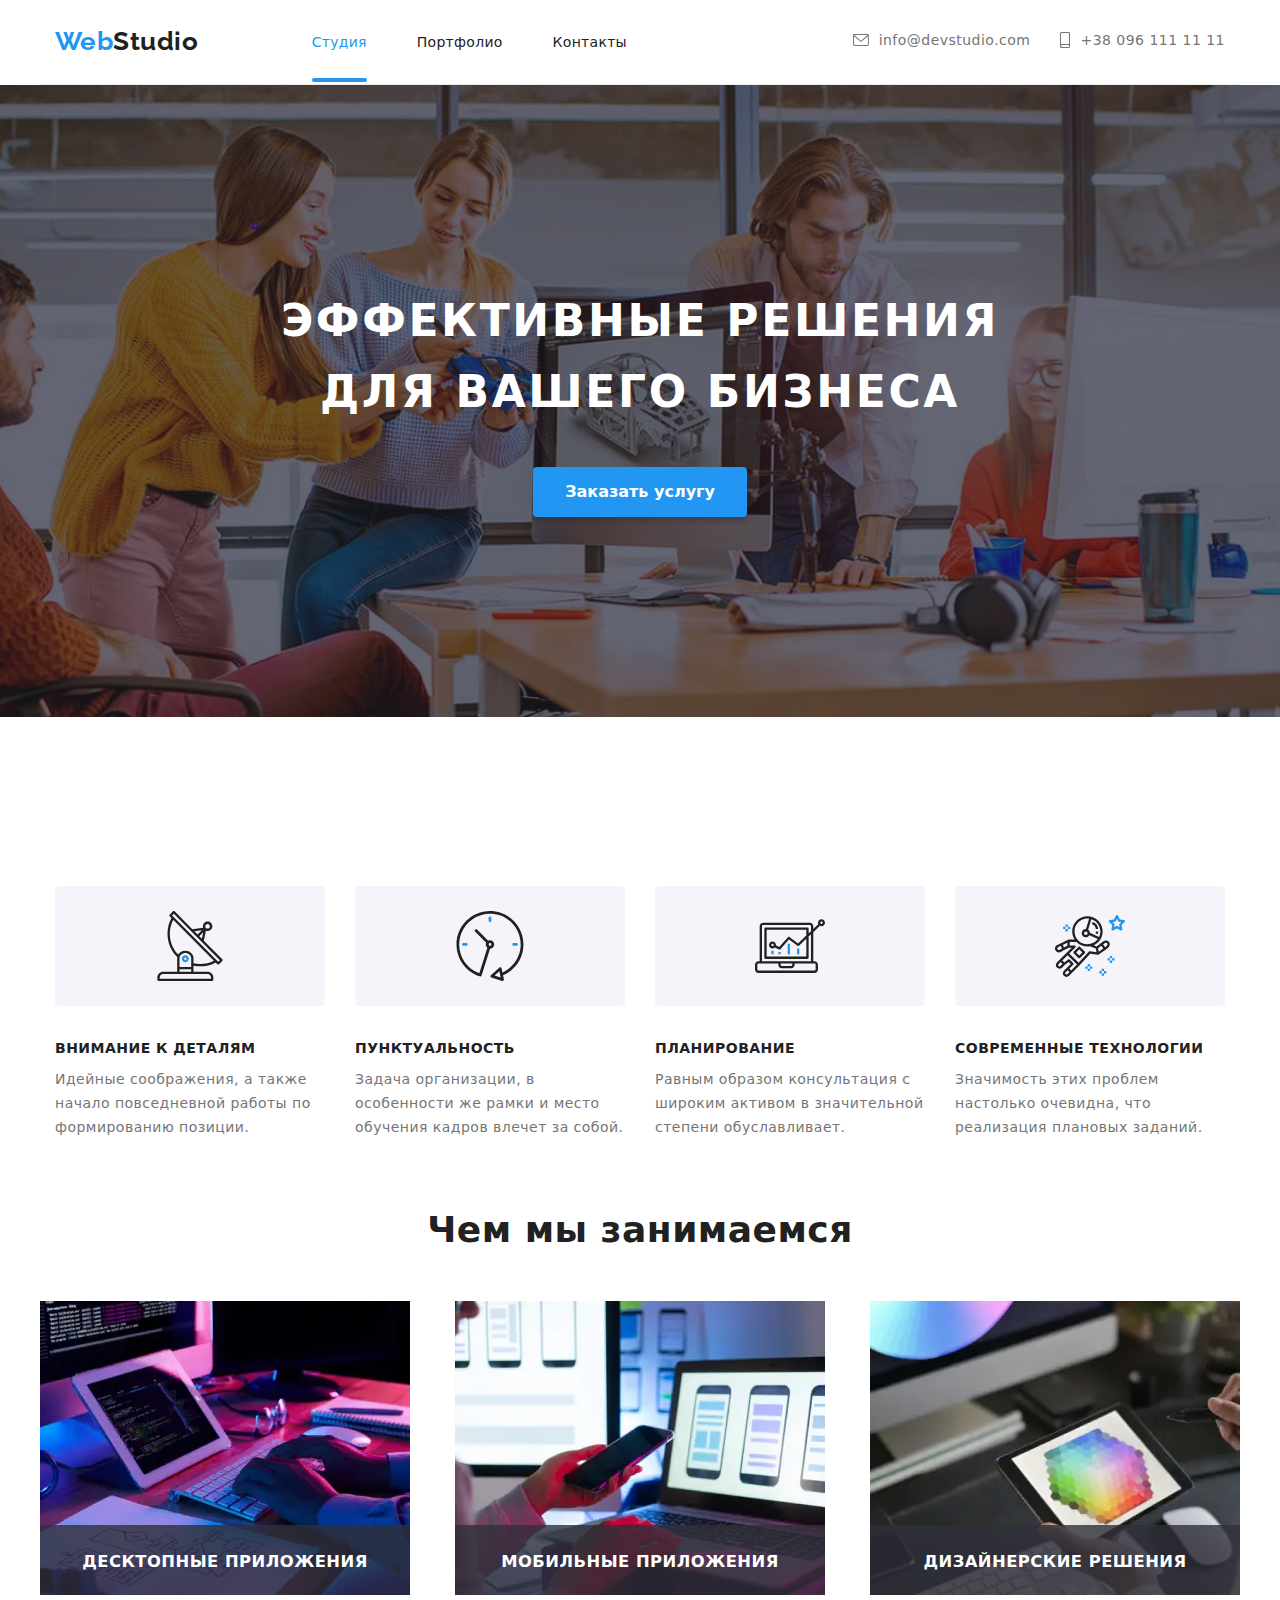
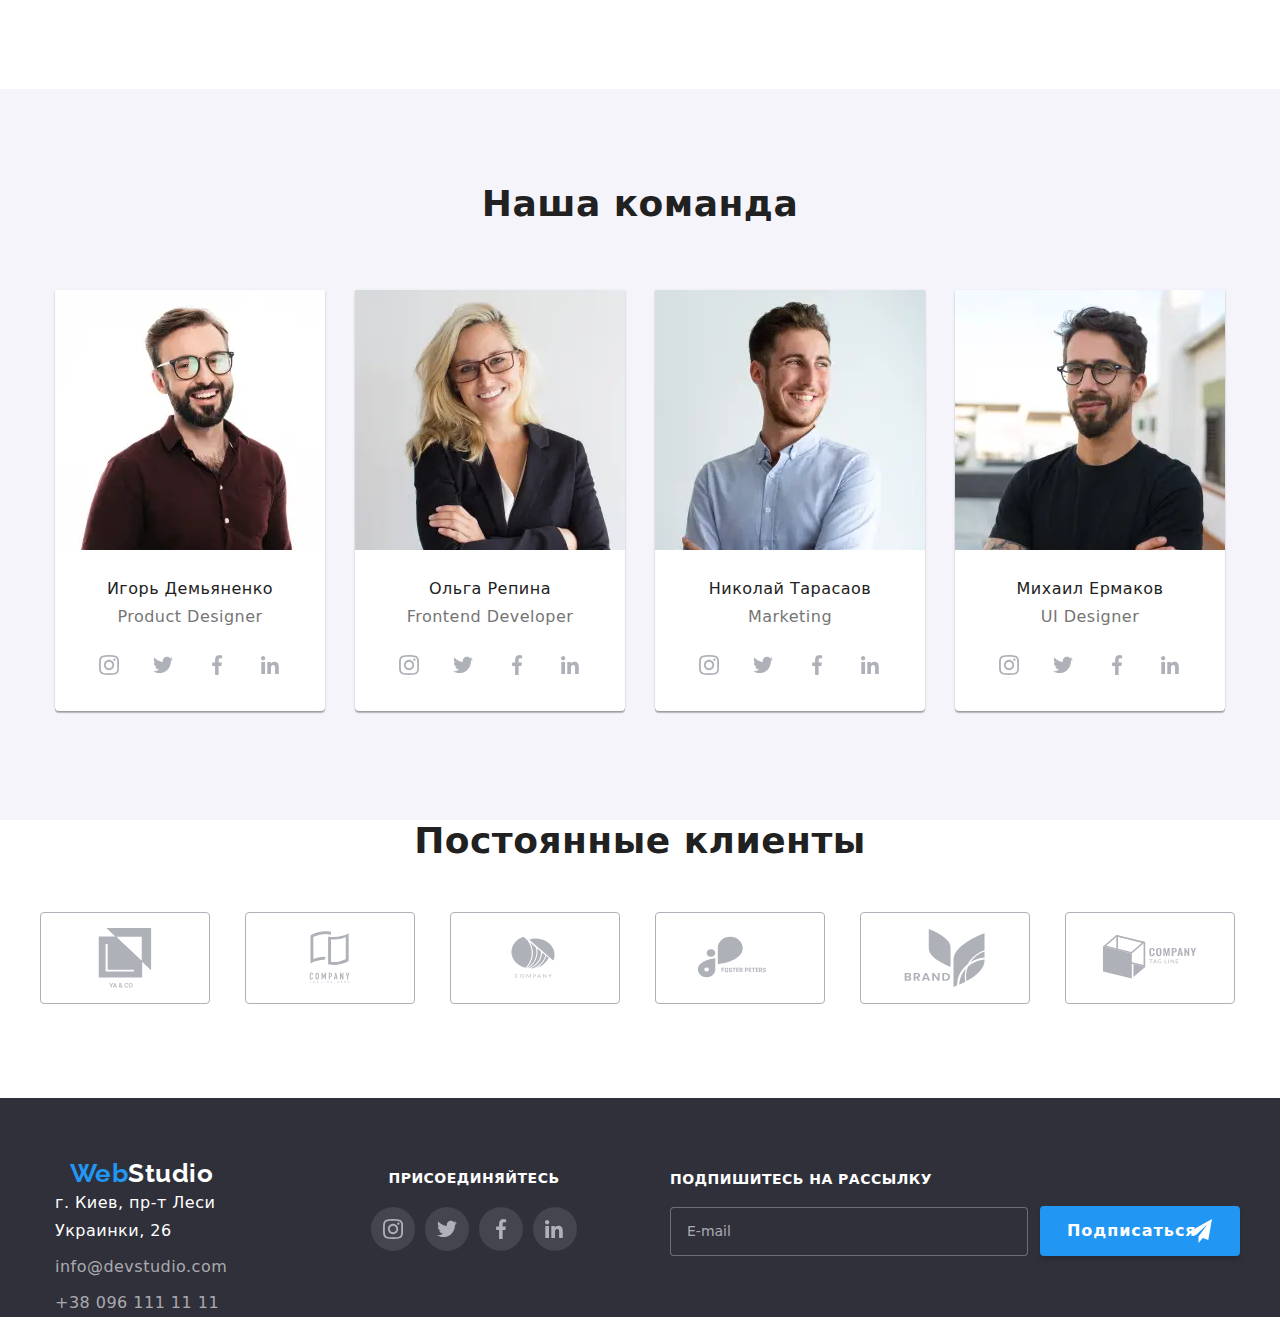
==== commit 87a95d4c: "checked_and_fixed_html_validator" ====
--- a/index.html
+++ b/index.html
@@ -57,13 +57,11 @@
         <!--     </div> -->
     
             <button type="button" class="header-menu__phone-menu-icon" data-menu-button>
-                <svg class="header-menu__phone-menu-icons" width="24" height="16" aria-label="Переключатель мобильного меню"
-                    aria-expanded="false">
+                <svg class="header-menu__phone-menu-icons" width="24" height="16" aria-label="Переключатель мобильного меню" aria-expanded="false" role="button">
                     <use class="header-menu__icon-open" href="./images/symbol-defs.svg#icon-menu_24px"></use>
                     <use class="header-menu__icon-close" href="./images/symbol-defs.svg#icon-close_24px"></use>
                 </svg>
             </button>
-    
         </div>
     </header>
 </div>
@@ -71,7 +69,7 @@
 <main>
 
     <!--hero -->
-    <div class="hero"><
+    <div class="hero">
         <div class="container"> 
         <h1 class="hero__title">Эффективные решения <br> для вашего бизнеса</h1>
         <button class="hero__order-btn" type="button" data-modal-open>Заказать услугу</button>
@@ -503,7 +501,7 @@
 
 
 
- <footer>
+<footer>
 <section class="footer">
   <div class="container">
         <div class="footer-content">
@@ -578,6 +576,8 @@
   </div>
 </section>
 </footer> 
+
+
 <div class="header-menu__mobile-menu" data-menu>
     <ul class="header-menu__navigation mobile">
         <li class="header-menu__mobile-item header-menu__navigation-item--active"><a class="link active"
@@ -587,7 +587,7 @@
         <li class="header-menu__mobile-item"><a class="link cts" href="">Контакты</a></li>
     </ul>
     
-    <div class='header-menu__mobile-contacts-and-social'>
+<div class='header-menu__mobile-contacts-and-social'>
     <ul class="header-menu__contacts mobile">
     
         <li class="header-menu__contacts-item">
@@ -622,10 +622,9 @@
             <li class="header-menu__social-list-item">
                 <a href="" class="header-menu__link">LinkedIn</a>
             </li>
-    </div>
-    </div>
-
-    
+        </ul>
+    </div>   
+</div>
 </div>
 
         <div class="backdrop is-hidden" data-modal>
@@ -685,6 +684,7 @@
                 </button>
             </div>
         </div>
+
 <script src="./js/modal.js"></script>
 <script src="./js/menu-mobile.js"></script>
 </body>
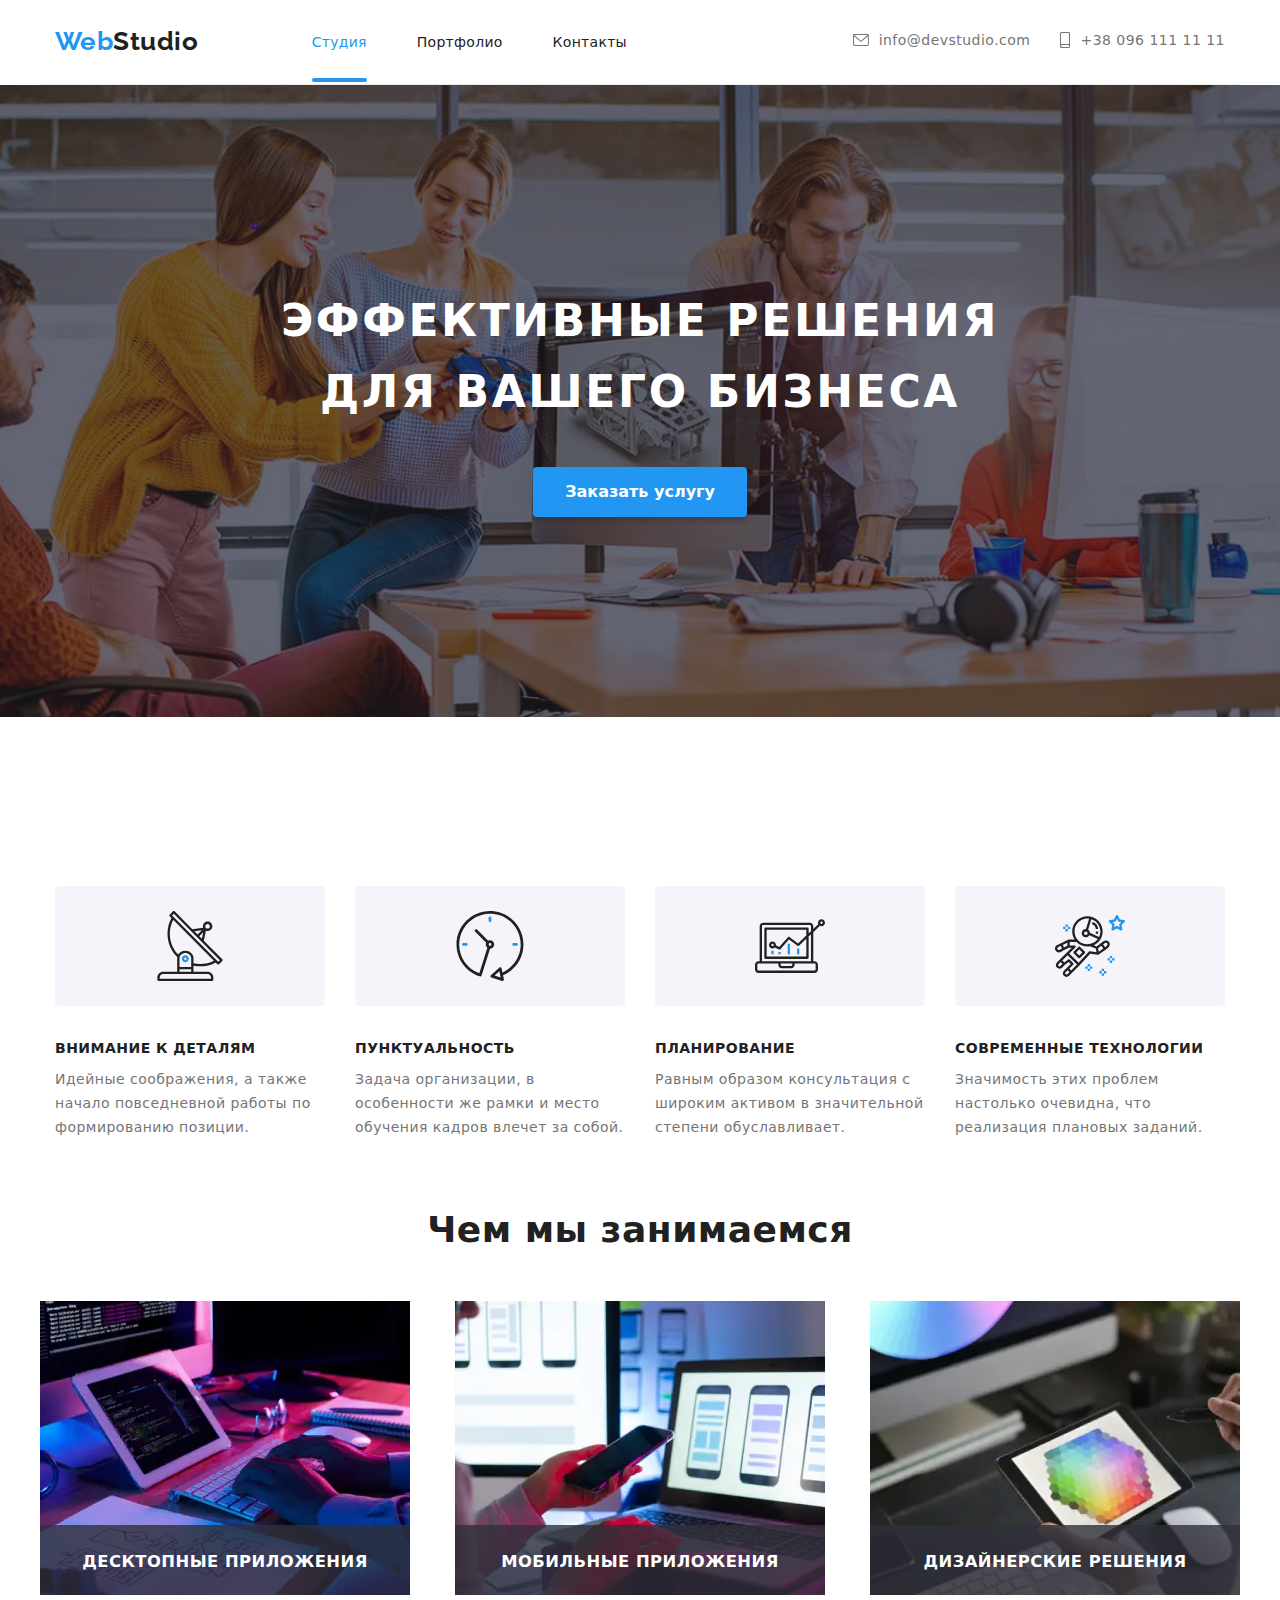
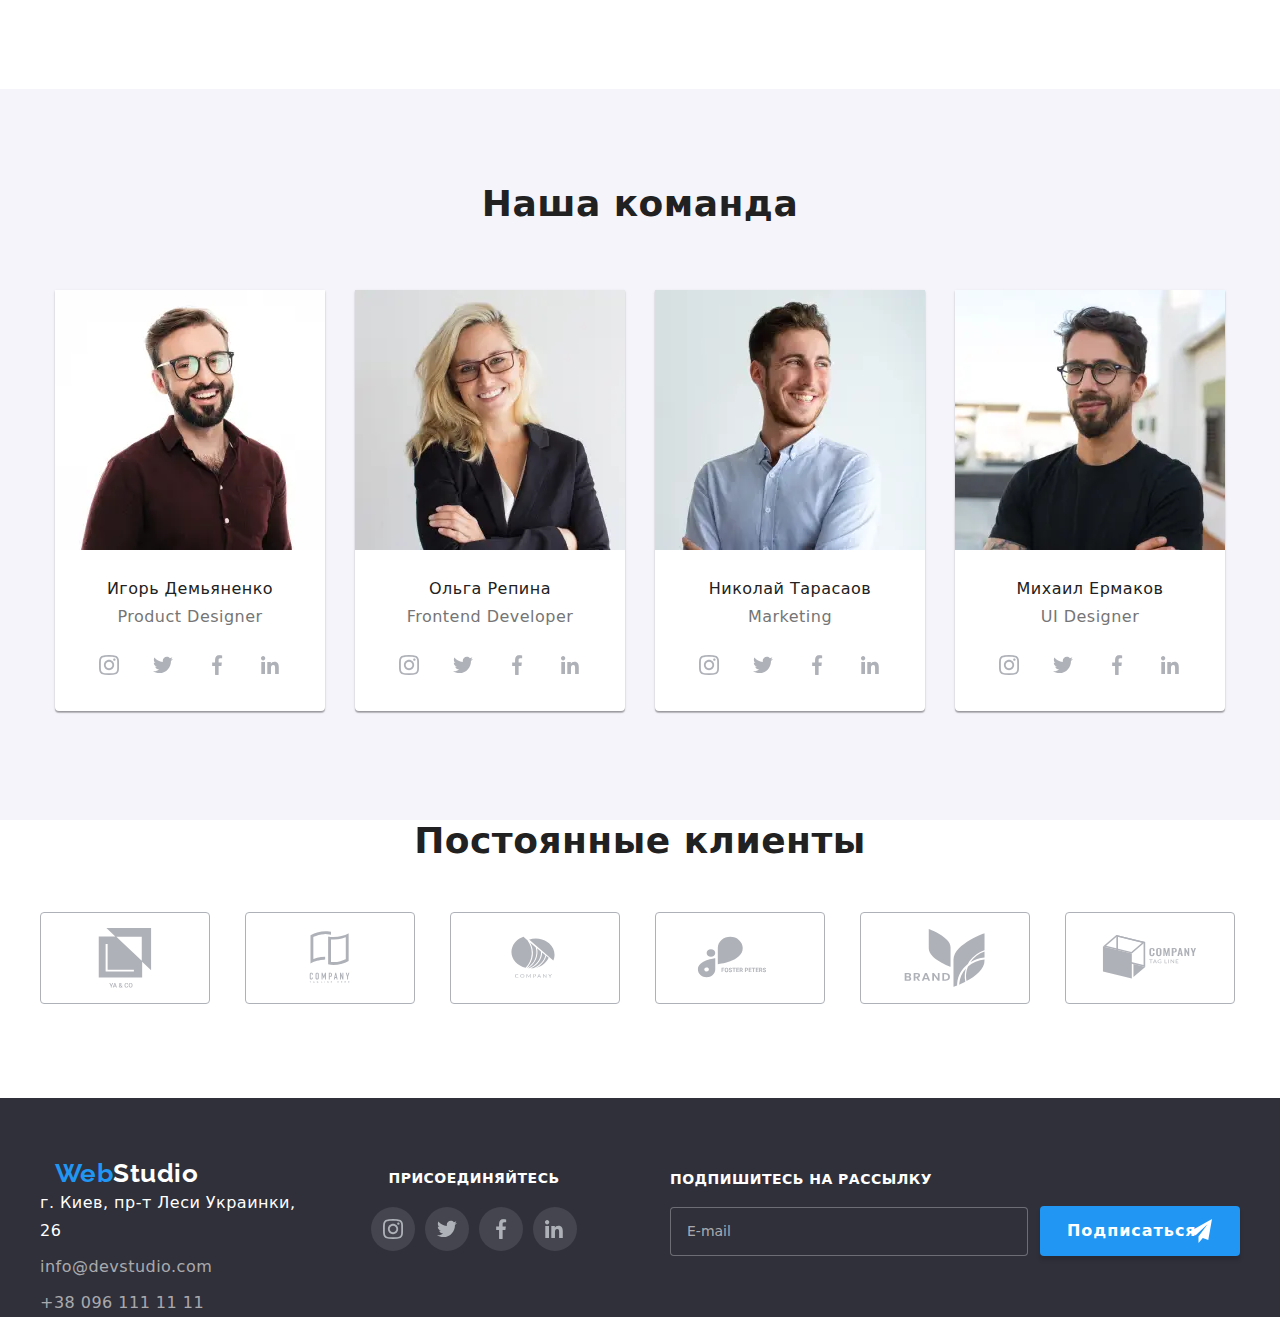
==== commit ebb32277: "fixed_footer" ====
--- a/index.html
+++ b/index.html
@@ -1,36 +1,41 @@
 <!DOCTYPE html>
 <html lang="ru">
+
 <head>
     <meta charset="UTF-8">
     <meta name="viewport" content="width=device-width, initial-scale=1.0">
     <title>Web-Studio (Version 2.1)</title>
-    <link href="https://fonts.googleapis.com/css2?family=Raleway:wght@700&family=Roboto:wght@400;500;700;900&display=swap" rel="stylesheet">
+    <link
+        href="https://fonts.googleapis.com/css2?family=Raleway:wght@700&family=Roboto:wght@400;500;700;900&display=swap"
+        rel="stylesheet">
     <link rel="stylesheet" href="./css/modern-normalize.css">
-<link rel="stylesheet" href="./css/main.min.css">
+    <link rel="stylesheet" href="./css/main.min.css">
 
 </head>
+
 <body>
-<div class="container">
-    <header class="header">
-    
-        <div class="header-menu">
-    
-            <div class="logo">
-                <a href="./index.html">
-                    <span class="logo__span">Web</span>Studio</a>
-            </div>
-         <!--    <div class="header-menu__mobile-menu" data-menu> -->
-               
+    <div class="container">
+        <header class="header">
+
+            <div class="header-menu">
+
+                <div class="logo">
+                    <a href="./index.html">
+                        <span class="logo__span">Web</span>Studio</a>
+                </div>
+                <!--    <div class="header-menu__mobile-menu" data-menu> -->
+
 
                 <ul class="header-menu__navigation">
                     <li class="header-menu__navigation-item header-menu__navigation-item--active"><a class="link active"
                             href="">Студия</a></li>
-                    <li class="header-menu__navigation-item"><a class="link portfolio" href="./portfolio.html">Портфолио</a>
+                    <li class="header-menu__navigation-item"><a class="link portfolio"
+                            href="./portfolio.html">Портфолио</a>
                     </li>
                     <li class="header-menu__navigation-item"><a class="link cts" href="">Контакты</a></li>
                 </ul>
-                
-                
+
+
                 <ul class="header-menu__contacts">
                     <li class="header-menu__contacts-item">
                         <a class="header-menu__email" href="mailto:info@devstudio.com">
@@ -50,586 +55,600 @@
                     </li>
                 </ul>
 
-                
-
-
-                
-        <!--     </div> -->
-    
-            <button type="button" class="header-menu__phone-menu-icon" data-menu-button>
-                <svg class="header-menu__phone-menu-icons" width="24" height="16" aria-label="Переключатель мобильного меню" aria-expanded="false" role="button">
-                    <use class="header-menu__icon-open" href="./images/symbol-defs.svg#icon-menu_24px"></use>
-                    <use class="header-menu__icon-close" href="./images/symbol-defs.svg#icon-close_24px"></use>
-                </svg>
-            </button>
+
+
+
+
+                <!--     </div> -->
+
+                <button type="button" class="header-menu__phone-menu-icon" data-menu-button>
+                    <svg class="header-menu__phone-menu-icons" width="24" height="16"
+                        aria-label="Переключатель мобильного меню" aria-expanded="false" role="button">
+                        <use class="header-menu__icon-open" href="./images/symbol-defs.svg#icon-menu_24px"></use>
+                        <use class="header-menu__icon-close" href="./images/symbol-defs.svg#icon-close_24px"></use>
+                    </svg>
+                </button>
+            </div>
+        </header>
+    </div>
+
+    <main>
+
+        <!--hero -->
+        <div class="hero">
+            <div class="container">
+                <h1 class="hero__title">Эффективные решения <br> для вашего бизнеса</h1>
+                <button class="hero__order-btn" type="button" data-modal-open>Заказать услугу</button>
+            </div>
+
         </div>
-    </header>
-</div>
-
-<main>
-
-    <!--hero -->
-    <div class="hero">
-        <div class="container"> 
-        <h1 class="hero__title">Эффективные решения <br> для вашего бизнеса</h1>
-        <button class="hero__order-btn" type="button" data-modal-open>Заказать услугу</button>
-        </div>
-
-    </div>
-
-
-
-
-
-<section class="section">
-<div class="container">
-    <h2 class="visually-hidden">Преимущества</h2>
-    <ul class="features">
-        <li class="features__item">
-            <svg class="feautures__icon">
-                <use  href="./images/symbol-defs.svg#icon-antenna"></use>
-            </svg>
-            <h3 class="features__title">Внимание к деталям</h3>
-            <p class="features__describe">Идейные соображения, а также начало повседневной работы по формированию позиции.</p>
-        </li>
-        <li class="features__item">
-            <svg class="feautures__icon"> 
-                <use  href="./images/symbol-defs.svg#icon-clock"></use>
-            </svg>
-            <h3 class="features__title">Пунктуальность</h3>
-            <p class="features__describe">Задача организации, в особенности же рамки и место обучения кадров влечет за собой.</p>
-        </li>
-        <li class="features__item">
-            <svg class="feautures__icon">
-                <use  href="./images/symbol-defs.svg#icon-diagram"></use>
-            </svg>
-            <h3 class="features__title">Планирование</h3>
-            <p class="features__describe">Равным образом консультация с широким активом в значительной степени обуславливает.</p>
-        </li>
-        <li class="features__item">
-            <svg class="feautures__icon">
-                <use  href="./images/symbol-defs.svg#icon-astronaut-1"></use>
-            </svg>
-            <h3 class="features__title">Современные технологии</h3>
-            <p class="features__describe">Значимость этих проблем настолько очевидна, что реализация плановых заданий.</p>
-        </li>
-    </ul>
-</div>
-</section>
-
-
-<section class="section expertise">
-    <div class="container">
-        <h2 class="container__expertises-title">Чем мы занимаемся</h2>
-        <ul class="expertises">
-            <li class="expertises__item">
-            
-                            <picture>
-                                <source srcset="
+
+
+
+
+
+        <section class="section">
+            <div class="container">
+                <h2 class="visually-hidden">Преимущества</h2>
+                <ul class="features">
+                    <li class="features__item">
+                        <svg class="feautures__icon">
+                            <use href="./images/symbol-defs.svg#icon-antenna"></use>
+                        </svg>
+                        <h3 class="features__title">Внимание к деталям</h3>
+                        <p class="features__describe">Идейные соображения, а также начало повседневной работы по
+                            формированию позиции.</p>
+                    </li>
+                    <li class="features__item">
+                        <svg class="feautures__icon">
+                            <use href="./images/symbol-defs.svg#icon-clock"></use>
+                        </svg>
+                        <h3 class="features__title">Пунктуальность</h3>
+                        <p class="features__describe">Задача организации, в особенности же рамки и место обучения кадров
+                            влечет за собой.</p>
+                    </li>
+                    <li class="features__item">
+                        <svg class="feautures__icon">
+                            <use href="./images/symbol-defs.svg#icon-diagram"></use>
+                        </svg>
+                        <h3 class="features__title">Планирование</h3>
+                        <p class="features__describe">Равным образом консультация с широким активом в значительной
+                            степени обуславливает.</p>
+                    </li>
+                    <li class="features__item">
+                        <svg class="feautures__icon">
+                            <use href="./images/symbol-defs.svg#icon-astronaut-1"></use>
+                        </svg>
+                        <h3 class="features__title">Современные технологии</h3>
+                        <p class="features__describe">Значимость этих проблем настолько очевидна, что реализация
+                            плановых заданий.</p>
+                    </li>
+                </ul>
+            </div>
+        </section>
+
+
+        <section class="section expertise">
+            <div class="container">
+                <h2 class="container__expertises-title">Чем мы занимаемся</h2>
+                <ul class="expertises">
+                    <li class="expertises__item">
+
+                        <picture>
+                            <source srcset="
                                                                             ./images/what-we-do/box1.webp 1x,
-                                                                            ./images/what-we-do/box1@2x.webp 2x" media="(min-width: 1200px)"
-                                    type="image/webp">
-                                <source srcset="
+                                                                            ./images/what-we-do/box1@2x.webp 2x"
+                                media="(min-width: 1200px)" type="image/webp">
+                            <source srcset="
                                                                             ./images/what-we-do/box1.jpg 1x,
-                                                                            ./images/what-we-do/box1@2x.jpg 2x" media="(min-width: 1200px)">
-                                <img class="we-do-img" src="./img/what-we-do/box1.jpg" width="370" height="294" alt="руки на клавиатуре">
-                            </picture>
-
-                    <div class="expertises__title">
-                        <h3>Десктопные приложения</h3>
-                    </div>       
-            </li>
-            <li class="expertises__item">
-                            <picture>
-                                <source srcset="
+                                                                            ./images/what-we-do/box1@2x.jpg 2x"
+                                media="(min-width: 1200px)">
+                            <img class="we-do-img" src="./img/what-we-do/box1.jpg" width="370" height="294"
+                                alt="руки на клавиатуре">
+                        </picture>
+
+                        <div class="expertises__title">
+                            <h3>Десктопные приложения</h3>
+                        </div>
+                    </li>
+                    <li class="expertises__item">
+                        <picture>
+                            <source srcset="
                                                                             ./images/what-we-do/box2.webp 1x,
-                                                                            ./images/what-we-do/box2@2x.webp 2x" media="(min-width: 1200px)"
-                                    type="image/webp">
-                                <source srcset="
+                                                                            ./images/what-we-do/box2@2x.webp 2x"
+                                media="(min-width: 1200px)" type="image/webp">
+                            <source srcset="
                                                                             ./images/what-we-do/box2.jpg 1x,
-                                                                            ./images/what-we-do/box2@2x.jpg 2x" media="(min-width: 1200px)">
-                                <img class="we-do-img" src="./img/what-we-do/box2.jpg" width="370" height="294" alt="руки держат телефон">
-                            </picture>
-
-                <div class="expertises__title">
-                    <h3>Мобильные приложения</h3>
-                </div>
-            </li>
-            <li class="expertises__item">
-                            <picture>
-                                <source srcset="
+                                                                            ./images/what-we-do/box2@2x.jpg 2x"
+                                media="(min-width: 1200px)">
+                            <img class="we-do-img" src="./img/what-we-do/box2.jpg" width="370" height="294"
+                                alt="руки держат телефон">
+                        </picture>
+
+                        <div class="expertises__title">
+                            <h3>Мобильные приложения</h3>
+                        </div>
+                    </li>
+                    <li class="expertises__item">
+                        <picture>
+                            <source srcset="
                                                                             ./images/what-we-do/box3.webp 1x,
-                                                                            ./images/what-we-do/box3@2x.webp 2x" media="(min-width: 1200px)"
-                                    type="image/webp">
-                                <source srcset="
+                                                                            ./images/what-we-do/box3@2x.webp 2x"
+                                media="(min-width: 1200px)" type="image/webp">
+                            <source srcset="
                                                                             ./images/what-we-do/box3.jpg 1x,
-                                                                            ./images/what-we-do/box3@2x.jpg 2x" media="(min-width: 1200px)">
-                                <img class="we-do-img" src="./img/what-we-do/box3.jpg" width="370" height="294" alt="планшет с цветовой гаммой">
-                            </picture>
-
-                <div class="expertises__title">
-                    <h3>Дизайнерские решения</h3>
-                </div>
-            </li>
-        </ul>
-</div>
-</section>
-
-
-
-<!-- наша команда -->
- 
-<div class="team">
-    <div class="container">
-    <h2 class="team__title">Наша команда</h2>
-<ul class="members">
-    <li class="member">
-
-        <picture>
-            <source srcset="
+                                                                            ./images/what-we-do/box3@2x.jpg 2x"
+                                media="(min-width: 1200px)">
+                            <img class="we-do-img" src="./img/what-we-do/box3.jpg" width="370" height="294"
+                                alt="планшет с цветовой гаммой">
+                        </picture>
+
+                        <div class="expertises__title">
+                            <h3>Дизайнерские решения</h3>
+                        </div>
+                    </li>
+                </ul>
+            </div>
+        </section>
+
+
+
+        <!-- наша команда -->
+
+        <div class="team">
+            <div class="container">
+                <h2 class="team__title">Наша команда</h2>
+                <ul class="members">
+                    <li class="member">
+
+                        <picture>
+                            <source srcset="
                                                             ./images/our-team/member1-desktop.webp 1x,
                                                             ./images/our-team/member1-desktop@2x.webp 2x"
-                media="(min-width: 1200px)" type="image/webp">
-            <source srcset="
+                                media="(min-width: 1200px)" type="image/webp">
+                            <source srcset="
                                                             ./images/our-team/member1-desktop.jpg 1x,
                                                             ./images/our-team/member1-desktop@2x.jpg 2x"
-                media="(min-width: 1200px)">
-
-            <source srcset="
+                                media="(min-width: 1200px)">
+
+                            <source srcset="
                                                             ./images/our-team/member1-tablet.webp 1x,
                                                             ./images/our-team/member1-tablet@2x.webp 2x"
-                type="image/webp" media="(min-width: 768px)">
-            <source srcset="
+                                type="image/webp" media="(min-width: 768px)">
+                            <source srcset="
                                                             ./images/our-team/member1-tablet.jpg 1x,
                                                             ./images/our-team/member1-tablet@2x.jpg 2x"
-                media="(min-width: 768px)">
-            <source srcset="
+                                media="(min-width: 768px)">
+                            <source srcset="
                                                             ./images/our-team/member1-mobile.webp 1x,
                                                             ./images/our-team/member1-mobile@2x.webp 2x"
-                type="image/webp" media="(min-width: 320px)">
-            <source srcset="
+                                type="image/webp" media="(min-width: 320px)">
+                            <source srcset="
                                                             ./images/our-team/member1-mobile.jpg 1x,
                                                             ./images/our-team/member1-mobile@2x.jpg 2x"
-                media="(min-width: 320px)">
-
-            <img src="./images/our-team/member1-mobile.jpg" alt="фотография члена команды">
-        </picture>
-
-        <h3 class="member__name">Игорь Демьяненко</h3>
-        <p class="member__position" lang="en">Product Designer</p>
-        <ul class="member__social-media">
-            <li class="social-link member__social-link">
-                <a href="https://www.instagram.com/" class="social-link__ln">
-                    <svg class='social-link__icon'>
-                        <use href="./images/symbol-defs.svg#icon-instagram"></use>
-                    </svg>
-                </a>
-            </li>
-            <li class="social-link member__social-link">
-                <a href="https://twitter.com" class="social-link__ln">
-                    <svg class='social-link__icon'>
-                        <use href="./images/symbol-defs.svg#icon-twitter"></use>
-                    </svg>
-                </a>
-            </li>
-            <li class="social-link member__social-link">
-                <a href="https://www.facebook.com/" class="social-link__ln">
-                    <svg class='social-link__icon'>
-                        <use href="./images/symbol-defs.svg#icon-facebook-1"></use>
-                    </svg>
-                </a>
-            </li>
-            <li class="social-link member__social-link">
-                <a href="https://www.linkedin.com" class="social-link__ln">
-                    <svg class='social-link__icon'>
-                        <use href="./images/symbol-defs.svg#icon-linkedin"></use>
-                    </svg>
-                </a>
-            </li>
-        </ul>
-    </li>
-    <li class="member">
-
-        <picture>
-            <source srcset="
+                                media="(min-width: 320px)">
+
+                            <img src="./images/our-team/member1-mobile.jpg" alt="фотография члена команды">
+                        </picture>
+
+                        <h3 class="member__name">Игорь Демьяненко</h3>
+                        <p class="member__position" lang="en">Product Designer</p>
+                        <ul class="member__social-media">
+                            <li class="social-link member__social-link">
+                                <a href="https://www.instagram.com/" class="social-link__ln">
+                                    <svg class='social-link__icon'>
+                                        <use href="./images/symbol-defs.svg#icon-instagram"></use>
+                                    </svg>
+                                </a>
+                            </li>
+                            <li class="social-link member__social-link">
+                                <a href="https://twitter.com" class="social-link__ln">
+                                    <svg class='social-link__icon'>
+                                        <use href="./images/symbol-defs.svg#icon-twitter"></use>
+                                    </svg>
+                                </a>
+                            </li>
+                            <li class="social-link member__social-link">
+                                <a href="https://www.facebook.com/" class="social-link__ln">
+                                    <svg class='social-link__icon'>
+                                        <use href="./images/symbol-defs.svg#icon-facebook-1"></use>
+                                    </svg>
+                                </a>
+                            </li>
+                            <li class="social-link member__social-link">
+                                <a href="https://www.linkedin.com" class="social-link__ln">
+                                    <svg class='social-link__icon'>
+                                        <use href="./images/symbol-defs.svg#icon-linkedin"></use>
+                                    </svg>
+                                </a>
+                            </li>
+                        </ul>
+                    </li>
+                    <li class="member">
+
+                        <picture>
+                            <source srcset="
                                                             ./images/our-team/member2-desktop.webp 1x,
                                                             ./images/our-team/member2-desktop@2x.webp 2x"
-                media="(min-width: 1200px)" type="image/webp">
-            <source srcset="
+                                media="(min-width: 1200px)" type="image/webp">
+                            <source srcset="
                                                             ./images/our-team/member2-desktop.jpg 1x,
                                                             ./images/our-team/member2-desktop@2x.jpg 2x"
-                media="(min-width: 1200px)">
-
-            <source srcset="
+                                media="(min-width: 1200px)">
+
+                            <source srcset="
                                                             ./images/our-team/member2-tablet.webp 1x,
                                                             ./images/our-team/member2-tablet@2x.webp 2x"
-                type="image/webp" media="(min-width: 768px)">
-            <source srcset="
+                                type="image/webp" media="(min-width: 768px)">
+                            <source srcset="
                                                             ./images/our-team/member2-tablet.jpg 1x,
                                                             ./images/our-team/member2-tablet@2x.jpg 2x"
-                media="(min-width: 768px)">
-            <source srcset="
+                                media="(min-width: 768px)">
+                            <source srcset="
                                                             ./images/our-team/member2-mobile.webp 1x,
                                                             ./images/our-team/member2-mobile@2x.webp 2x"
-                type="image/webp" media="(min-width: 320px)">
-            <source srcset="
+                                type="image/webp" media="(min-width: 320px)">
+                            <source srcset="
                                                             ./images/our-team/member2-mobile.jpg 1x,
                                                             ./images/our-team/member2-mobile@2x.jpg 2x"
-                media="(min-width: 320px)">
-            <img src="./images/our-team/member2-mobile.jpg" alt="фотография члена команды">
-        </picture>
-
-        <h3 class="member__name">Ольга Репина</h3>
-        <p class="member__position" lang="en">Frontend Developer</p>
-        <ul class="member__social-media">
-            <li class="social-link member__social-link">
-                <a href="https://www.instagram.com/" class="social-link__ln">
-                    <svg class='social-link__icon'>
-                        <use href="./images/symbol-defs.svg#icon-instagram"></use>
-                    </svg>
-                </a>
-            </li>
-            <li class="social-link member__social-link">
-                <a href="https://twitter.com" class="social-link__ln">
-                    <svg class='social-link__icon'>
-                        <use href="./images/symbol-defs.svg#icon-twitter"></use>
-                    </svg>
-                </a>
-            </li>
-            <li class="social-link member__social-link">
-                <a href="https://www.facebook.com/" class="social-link__ln">
-                    <svg class='social-link__icon'>
-                        <use href="./images/symbol-defs.svg#icon-facebook-1"></use>
-                    </svg>
-                </a>
-            </li>
-            <li class="social-link member__social-link">
-                <a href="https://www.linkedin.com" class="social-link__ln">
-                    <svg class='social-link__icon'>
-                        <use href="./images/symbol-defs.svg#icon-linkedin"></use>
-                    </svg>
-                </a>
-            </li>
-        </ul>
-
-    </li>
-    <li class="member">
-
-        <picture>
-            <source srcset="
+                                media="(min-width: 320px)">
+                            <img src="./images/our-team/member2-mobile.jpg" alt="фотография члена команды">
+                        </picture>
+
+                        <h3 class="member__name">Ольга Репина</h3>
+                        <p class="member__position" lang="en">Frontend Developer</p>
+                        <ul class="member__social-media">
+                            <li class="social-link member__social-link">
+                                <a href="https://www.instagram.com/" class="social-link__ln">
+                                    <svg class='social-link__icon'>
+                                        <use href="./images/symbol-defs.svg#icon-instagram"></use>
+                                    </svg>
+                                </a>
+                            </li>
+                            <li class="social-link member__social-link">
+                                <a href="https://twitter.com" class="social-link__ln">
+                                    <svg class='social-link__icon'>
+                                        <use href="./images/symbol-defs.svg#icon-twitter"></use>
+                                    </svg>
+                                </a>
+                            </li>
+                            <li class="social-link member__social-link">
+                                <a href="https://www.facebook.com/" class="social-link__ln">
+                                    <svg class='social-link__icon'>
+                                        <use href="./images/symbol-defs.svg#icon-facebook-1"></use>
+                                    </svg>
+                                </a>
+                            </li>
+                            <li class="social-link member__social-link">
+                                <a href="https://www.linkedin.com" class="social-link__ln">
+                                    <svg class='social-link__icon'>
+                                        <use href="./images/symbol-defs.svg#icon-linkedin"></use>
+                                    </svg>
+                                </a>
+                            </li>
+                        </ul>
+
+                    </li>
+                    <li class="member">
+
+                        <picture>
+                            <source srcset="
                                                         ./images/our-team/member3-desktop.webp 1x,
                                                         ./images/our-team/member3-desktop@2x.webp 2x"
-                media="(min-width: 1200px)" type="image/webp">
-            <source srcset="
+                                media="(min-width: 1200px)" type="image/webp">
+                            <source srcset="
                                                         ./images/our-team/member3-desktop.jpg 1x,
                                                         ./images/our-team/member3-desktop@2x.jpg 2x"
-                media="(min-width: 1200px)">
-
-            <source srcset="
+                                media="(min-width: 1200px)">
+
+                            <source srcset="
                                                         ./images/our-team/member3-tablet.webp 1x,
                                                         ./images/our-team/member3-tablet@2x.webp 2x" type="image/webp"
-                media="(min-width: 768px)">
-            <source srcset="
+                                media="(min-width: 768px)">
+                            <source srcset="
                                                         ./images/our-team/member3-tablet.jpg 1x,
                                                         ./images/our-team/member3-tablet@2x.jpg 2x"
-                media="(min-width: 768px)">
-            <source srcset="
+                                media="(min-width: 768px)">
+                            <source srcset="
                                                         ./images/our-team/member3-mobile.webp 1x,
                                                         ./images/our-team/member3-mobile@2x.webp 2x" type="image/webp"
-                media="(min-width: 320px)">
-            <source srcset="
+                                media="(min-width: 320px)">
+                            <source srcset="
                                                         ./images/our-team/member3-mobile.jpg 1x,
                                                         ./images/our-team/member3-mobile@2x.jpg 2x"
-                media="(min-width: 320px)">
-
-            <img src="./images/our-team/member3-mobile.jpg" alt="фотография члена команды">
-        </picture>
-
-        <h3 class="member__name">Николай Тарасаов</h3>
-        <p class="member__position" lang="en">Marketing</p>
-        <ul class="member__social-media">
-            <li class="social-link member__social-link">
-                <a href="https://www.instagram.com/" class="social-link__ln">
-                    <svg class='social-link__icon'>
-                        <use href="./images/symbol-defs.svg#icon-instagram"></use>
-                    </svg>
-                </a>
-            </li>
-            <li class="social-link member__social-link">
-                <a href="https://twitter.com" class="social-link__ln">
-                    <svg class='social-link__icon'>
-                        <use href="./images/symbol-defs.svg#icon-twitter"></use>
-                    </svg>
-                </a>
-            </li>
-            <li class="social-link member__social-link">
-                <a href="https://www.facebook.com/" class="social-link__ln">
-                    <svg class='social-link__icon'>
-                        <use href="./images/symbol-defs.svg#icon-facebook-1"></use>
-                    </svg>
-                </a>
-            </li>
-            <li class="social-link member__social-link">
-                <a href="https://www.linkedin.com" class="social-link__ln">
-                    <svg class='social-link__icon'>
-                        <use href="./images/symbol-defs.svg#icon-linkedin"></use>
-                    </svg>
-                </a>
-            </li>
-        </ul>
-
-    </li>
-    <li class="member">
-        <picture>
-            <source srcset="
+                                media="(min-width: 320px)">
+
+                            <img src="./images/our-team/member3-mobile.jpg" alt="фотография члена команды">
+                        </picture>
+
+                        <h3 class="member__name">Николай Тарасаов</h3>
+                        <p class="member__position" lang="en">Marketing</p>
+                        <ul class="member__social-media">
+                            <li class="social-link member__social-link">
+                                <a href="https://www.instagram.com/" class="social-link__ln">
+                                    <svg class='social-link__icon'>
+                                        <use href="./images/symbol-defs.svg#icon-instagram"></use>
+                                    </svg>
+                                </a>
+                            </li>
+                            <li class="social-link member__social-link">
+                                <a href="https://twitter.com" class="social-link__ln">
+                                    <svg class='social-link__icon'>
+                                        <use href="./images/symbol-defs.svg#icon-twitter"></use>
+                                    </svg>
+                                </a>
+                            </li>
+                            <li class="social-link member__social-link">
+                                <a href="https://www.facebook.com/" class="social-link__ln">
+                                    <svg class='social-link__icon'>
+                                        <use href="./images/symbol-defs.svg#icon-facebook-1"></use>
+                                    </svg>
+                                </a>
+                            </li>
+                            <li class="social-link member__social-link">
+                                <a href="https://www.linkedin.com" class="social-link__ln">
+                                    <svg class='social-link__icon'>
+                                        <use href="./images/symbol-defs.svg#icon-linkedin"></use>
+                                    </svg>
+                                </a>
+                            </li>
+                        </ul>
+
+                    </li>
+                    <li class="member">
+                        <picture>
+                            <source srcset="
                                                                     ./images/our-team/member4-desktop.webp 1x,
                                                                     ./images/our-team/member4-desktop@2x.webp 2x"
-                media="(min-width: 1200px)" type="image/webp">
-            <source srcset="
+                                media="(min-width: 1200px)" type="image/webp">
+                            <source srcset="
                                                                     ./images/our-team/member4-desktop.jpg 1x,
                                                                     ./images/our-team/member4-desktop@2x.jpg 2x"
-                media="(min-width: 1200px)">
-
-            <source srcset="
+                                media="(min-width: 1200px)">
+
+                            <source srcset="
                                                                     ./images/our-team/member4-tablet.webp 1x,
                                                                     ./images/our-team/member4-tablet@2x.webp 2x"
-                type="image/webp" media="(min-width: 768px)">
-            <source srcset="
+                                type="image/webp" media="(min-width: 768px)">
+                            <source srcset="
                                                                     ./images/our-team/member4-tablet.jpg 1x,
                                                                     ./images/our-team/member4-tablet@2x.jpg 2x"
-                media="(min-width: 768px)">
-            <source srcset="
+                                media="(min-width: 768px)">
+                            <source srcset="
                                                                     ./images/our-team/member4-mobile.webp 1x,
                                                                     ./images/our-team/member4-mobile@2x.webp 2x"
-                type="image/webp" media="(min-width: 320px)">
-            <source srcset="
+                                type="image/webp" media="(min-width: 320px)">
+                            <source srcset="
                                                                     ./images/our-team/member4-mobile.jpg 1x,
                                                                     ./images/our-team/member4-mobile@2x.jpg 2x"
-                media="(min-width: 320px)">
-
-            <img src="./images/our-team/member4-mobile.jpg" alt="фотография члена команды">
-        </picture>
-        <h3 class="member__name">Михаил Ермаков</h3>
-        <p class="member__position" lang="en">UI Designer</p>
-        <ul class="member__social-media">
-            <li class="social-link member__social-link">
-                <a href="https://www.instagram.com/" class="social-link__ln">
-                    <svg class='social-link__icon'>
-                        <use href="./images/symbol-defs.svg#icon-instagram"></use>
-                    </svg>
-                </a>
-            </li>
-            <li class="social-link member__social-link">
-                <a href="https://twitter.com" class="social-link__ln">
-                    <svg class='social-link__icon'>
-                        <use href="./images/symbol-defs.svg#icon-twitter"></use>
-                    </svg>
-                </a>
-            </li>
-            <li class="social-link member__social-link">
-                <a href="https://www.facebook.com/" class="social-link__ln">
-                    <svg class='social-link__icon'>
-                        <use href="./images/symbol-defs.svg#icon-facebook-1"></use>
-                    </svg>
-                </a>
-            </li>
-            <li class="social-link member__social-link">
-                <a href="https://www.linkedin.com" class="social-link__ln">
-                    <svg class='social-link__icon'>
-                        <use href="./images/symbol-defs.svg#icon-linkedin"></use>
-                    </svg>
-                </a>
-            </li>
-        </ul>
-</ul>
-</div>
-
-</div>
-       
-
-
-<section class="section container">
-    <div class=" customers">
-        <h2 class="customers__title">Постоянные клиенты</h2>
-    <ul class="customers-list">
-        <li class="customer">
-            <a href="#" class="customer__link">
-                <svg class="customer__icon" width="106" height="60">
-                    <use  href="./images/symbol-defs.svg#icon-Union" ></use>
-                </svg>
-            </a>
-        </li>
-        <li class="customer">
-            <a href="#" class="customer__link">
-                <svg class="customer__icon" width="106" height="60">
-                    <use  href="./images/symbol-defs.svg#icon-Logo4" ></use>
-                </svg>
-            </a>
-        </li>
-        <li class="customer">
-            <a href="#" class="customer__link">
-                <svg class="customer__icon" width="106" height="60">
-                    <use  href="./images/symbol-defs.svg#icon-Logo" ></use>
-                </svg>
-            </a>
-        </li>
-        <li class="customer">
-            <a href="#" class="customer__link">
-                <svg class="customer__icon" width="106" height="60">
-                    <use  href="./images/symbol-defs.svg#icon-Logo2" ></use>
-                </svg>
-            </a>
-        </li>
-        <li class="customer">
-            <a href="#" class="customer__link">
-                <svg class="customer__icon" width="106" height="60" >
-                    <use  href="./images/symbol-defs.svg#icon-group" ></use>
-                </svg>
-            </a>
-        </li>
-        <li class="customer">
-            <a href="#" class="customer__link">
-                <svg class="customer__icon" width="106" height="60">
-                    <use  href="./images/symbol-defs.svg#icon-Logo3"></use>
-                </svg>
-            </a>
-        </li>
-    </ul>
-    </div>
-</section>
-</main>
-
-
-
-<footer>
-<section class="footer">
-  <div class="container">
-        <div class="footer-content">
-            <div class="footer-content__adress-and-media">
-                <div class="footer-content__adress-logo">
-                    <a class="logo footer__logo" href="./index.html">
-                        <span class="logo__span">Web</span>Studio</a>
-                    <address>
-                        <ul class="footer-content__adress">
-                            <li>
-                                <p class="footer-content__adress-geo">г. Киев, пр-т Леси Украинки, 26</p>
-                            </li>
-                            <li><a class="footer-content__mail" href="mailto:info@devstudio.com">info@devstudio.com</a></li>
-                            <li> <a class="footer-content__phone" href="tel:+380961111111">+38 096 111 11 11</a></li>
+                                media="(min-width: 320px)">
+
+                            <img src="./images/our-team/member4-mobile.jpg" alt="фотография члена команды">
+                        </picture>
+                        <h3 class="member__name">Михаил Ермаков</h3>
+                        <p class="member__position" lang="en">UI Designer</p>
+                        <ul class="member__social-media">
+                            <li class="social-link member__social-link">
+                                <a href="https://www.instagram.com/" class="social-link__ln">
+                                    <svg class='social-link__icon'>
+                                        <use href="./images/symbol-defs.svg#icon-instagram"></use>
+                                    </svg>
+                                </a>
+                            </li>
+                            <li class="social-link member__social-link">
+                                <a href="https://twitter.com" class="social-link__ln">
+                                    <svg class='social-link__icon'>
+                                        <use href="./images/symbol-defs.svg#icon-twitter"></use>
+                                    </svg>
+                                </a>
+                            </li>
+                            <li class="social-link member__social-link">
+                                <a href="https://www.facebook.com/" class="social-link__ln">
+                                    <svg class='social-link__icon'>
+                                        <use href="./images/symbol-defs.svg#icon-facebook-1"></use>
+                                    </svg>
+                                </a>
+                            </li>
+                            <li class="social-link member__social-link">
+                                <a href="https://www.linkedin.com" class="social-link__ln">
+                                    <svg class='social-link__icon'>
+                                        <use href="./images/symbol-defs.svg#icon-linkedin"></use>
+                                    </svg>
+                                </a>
+                            </li>
                         </ul>
-                    </address>
-                </div>
-                <div class="footer-conten__media">
-                    <h3 class="footer-conten__media-title">присоединяйтесь</h3>
-                    <ul class="footer-content__social-media">
-                        <li class="social-link footer__social-link">
-                            <a href="https://www.instagram.com/" class="social-link__ln">
-                                <svg class='social-link__icon'>
-                                    <use href="./images/symbol-defs.svg#icon-instagram"></use>
+                </ul>
+            </div>
+
+        </div>
+
+
+
+        <section class="section container">
+            <div class=" customers">
+                <h2 class="customers__title">Постоянные клиенты</h2>
+                <ul class="customers-list">
+                    <li class="customer">
+                        <a href="#" class="customer__link">
+                            <svg class="customer__icon" width="106" height="60">
+                                <use href="./images/symbol-defs.svg#icon-Union"></use>
+                            </svg>
+                        </a>
+                    </li>
+                    <li class="customer">
+                        <a href="#" class="customer__link">
+                            <svg class="customer__icon" width="106" height="60">
+                                <use href="./images/symbol-defs.svg#icon-Logo4"></use>
+                            </svg>
+                        </a>
+                    </li>
+                    <li class="customer">
+                        <a href="#" class="customer__link">
+                            <svg class="customer__icon" width="106" height="60">
+                                <use href="./images/symbol-defs.svg#icon-Logo"></use>
+                            </svg>
+                        </a>
+                    </li>
+                    <li class="customer">
+                        <a href="#" class="customer__link">
+                            <svg class="customer__icon" width="106" height="60">
+                                <use href="./images/symbol-defs.svg#icon-Logo2"></use>
+                            </svg>
+                        </a>
+                    </li>
+                    <li class="customer">
+                        <a href="#" class="customer__link">
+                            <svg class="customer__icon" width="106" height="60">
+                                <use href="./images/symbol-defs.svg#icon-group"></use>
+                            </svg>
+                        </a>
+                    </li>
+                    <li class="customer">
+                        <a href="#" class="customer__link">
+                            <svg class="customer__icon" width="106" height="60">
+                                <use href="./images/symbol-defs.svg#icon-Logo3"></use>
+                            </svg>
+                        </a>
+                    </li>
+                </ul>
+            </div>
+        </section>
+    </main>
+
+
+
+    <footer>
+        <section class="footer">
+            <div class="container">
+                <div class="footer-content">
+                    <div class="footer-content__adress-and-media">
+                        <div class="footer-content__adress-logo">
+                            <a class="logo footer__logo" href="./index.html">
+                                <span class="logo__span">Web</span>Studio</a>
+                            <address>
+                                <ul class="footer-content__adress">
+                                    <li>
+                                        <p class="footer-content__adress-geo">г. Киев, пр-т Леси Украинки, 26</p>
+                                    </li>
+                                    <li><a class="footer-content__mail"
+                                            href="mailto:info@devstudio.com">info@devstudio.com</a></li>
+                                    <li> <a class="footer-content__phone" href="tel:+380961111111">+38 096 111 11 11</a>
+                                    </li>
+                                </ul>
+                            </address>
+                        </div>
+                        <div class="footer-conten__media">
+                            <h3 class="footer-conten__media-title">присоединяйтесь</h3>
+                            <ul class="footer-content__social-media">
+                                <li class="social-link footer__social-link">
+                                    <a href="https://www.instagram.com/" class="social-link__ln">
+                                        <svg class='social-link__icon'>
+                                            <use href="./images/symbol-defs.svg#icon-instagram"></use>
+                                        </svg>
+                                    </a>
+                                </li>
+                                <li class="social-link footer__social-link">
+                                    <a href="https://twitter.com" class="social-link__ln">
+                                        <svg class='social-link__icon'>
+                                            <use href="./images/symbol-defs.svg#icon-twitter"></use>
+                                        </svg>
+                                    </a>
+                                </li>
+                                <li class="social-link footer__social-link">
+                                    <a href="https://www.facebook.com/" class="social-link__ln">
+                                        <svg class='social-link__icon'>
+                                            <use href="./images/symbol-defs.svg#icon-facebook-1"></use>
+                                        </svg>
+                                    </a>
+                                </li>
+                                <li class="social-link footer__social-link">
+                                    <a href="https://www.linkedin.com" class="social-link__ln">
+                                        <svg class='social-link__icon'>
+                                            <use href="./images/symbol-defs.svg#icon-linkedin"></use>
+                                        </svg>
+                                    </a>
+                                </li>
+                            </ul>
+                        </div>
+                    </div>
+
+                    <form action="#" class="footer__form">
+                        <div class="footer-conten__subscribe-section">
+                            <label for="subscribe" class="footer-content__subscribe-label">Подпишитесь на
+                                рассылку</label>
+                            <input type="email" name="email" id="subscribe" placeholder="E-mail"
+                                class="footer-content__subscribe-email">
+                        </div>
+
+                        <div class="footer-content__submit-button">
+                            <button type="submit" class="subscribe btn">
+                                <span class="name-btn">Подписаться</span>
+
+                                <svg class="icon-send-btn" width="24" height="24">
+                                    <use href="./images/symbol-defs.svg#icon-icon-send-1"></use>
                                 </svg>
-                            </a>
-                        </li>
-                        <li class="social-link footer__social-link">
-                            <a href="https://twitter.com" class="social-link__ln">
-                                <svg class='social-link__icon'>
-                                    <use href="./images/symbol-defs.svg#icon-twitter"></use>
-                                </svg>
-                            </a>
-                        </li>
-                        <li class="social-link footer__social-link">
-                            <a href="https://www.facebook.com/" class="social-link__ln">
-                                <svg class='social-link__icon'>
-                                    <use href="./images/symbol-defs.svg#icon-facebook-1"></use>
-                                </svg>
-                            </a>
-                        </li>
-                        <li class="social-link footer__social-link">
-                            <a href="https://www.linkedin.com" class="social-link__ln">
-                                <svg class='social-link__icon'>
-                                    <use href="./images/symbol-defs.svg#icon-linkedin"></use>
-                                </svg>
-                            </a>
-                        </li>
-                    </ul>
+                            </button>
+                        </div>
+                    </form>
+
                 </div>
             </div>
-        
-            <form action="#" class="footer__form">
-                <div class="footer-conten__subscribe-section">
-                    <label for="subscribe" class="footer-content__subscribe-label">Подпишитесь на рассылку</label>
-                    <input type="email" name="email" id="subscribe" placeholder="E-mail"
-                        class="footer-content__subscribe-email">
-                </div>
-        
-                <div class="footer-content__submit-button">
-                    <button type="submit" class="subscribe btn">
-                        <span class="name-btn">Подписаться</span>
-        
-                        <svg class="icon-send-btn" width="24" height="24">
-                            <use href="./images/symbol-defs.svg#icon-icon-send-1"></use>
-                        </svg>
-                    </button>
-                </div>
-            </form>
-        
+        </section>
+    </footer>
+
+
+    <div class="header-menu__mobile-menu" data-menu>
+        <ul class="header-menu__navigation mobile">
+            <li class="header-menu__mobile-item header-menu__navigation-item--active"><a class="link active"
+                    href="">Студия</a></li>
+            <li class="header-menu__mobile-item"><a class="link portfolio" href="./portfolio.html">Портфолио</a>
+            </li>
+            <li class="header-menu__mobile-item"><a class="link cts" href="">Контакты</a></li>
+        </ul>
+
+        <div class='header-menu__mobile-contacts-and-social'>
+            <ul class="header-menu__contacts mobile">
+
+                <li class="header-menu__contacts-item">
+                    <a class="header-menu__phone mobile" href="tel:+380961111111">
+                        <svg class="header-menu__icon-phone">
+                            <use href="./images/symbol-defs.svg#icon-smartphone"></use>
+                        </svg>
+                        +38 096 111 11 11
+                    </a>
+                </li>
+                <li class="header-menu__contacts-item">
+                    <a class="header-menu__email mobile" href="mailto:info@devstudio.com">
+                        <svg class="header-menu__icon-email">
+                            <use href="./images/symbol-defs.svg#icon-envelope"></use>
+                        </svg>
+                        info@devstudio.com
+                    </a>
+                </li>
+            </ul>
+
+            <div class="header-menu__social-monbile mobile">
+                <ul class="header-menu__social-list">
+                    <li class="header-menu__social-list-item">
+                        <a href="" class="header-menu__link">Instagram</a>
+                    </li>
+                    <li class="header-menu__social-list-item">
+                        <a href="" class="header-menu__link">Twitter</a>
+                    </li>
+                    <li class="header-menu__social-list-item">
+                        <a href="" class="header-menu__link">Facebook</a>
+                    </li>
+                    <li class="header-menu__social-list-item">
+                        <a href="" class="header-menu__link">LinkedIn</a>
+                    </li>
+                </ul>
+            </div>
         </div>
-  </div>
-</section>
-</footer> 
-
-
-<div class="header-menu__mobile-menu" data-menu>
-    <ul class="header-menu__navigation mobile">
-        <li class="header-menu__mobile-item header-menu__navigation-item--active"><a class="link active"
-                href="">Студия</a></li>
-        <li class="header-menu__mobile-item"><a class="link portfolio" href="./portfolio.html">Портфолио</a>
-        </li>
-        <li class="header-menu__mobile-item"><a class="link cts" href="">Контакты</a></li>
-    </ul>
-    
-<div class='header-menu__mobile-contacts-and-social'>
-    <ul class="header-menu__contacts mobile">
-    
-        <li class="header-menu__contacts-item">
-            <a class="header-menu__phone mobile" href="tel:+380961111111">
-                <svg class="header-menu__icon-phone">
-                    <use href="./images/symbol-defs.svg#icon-smartphone"></use>
-                </svg>
-                +38 096 111 11 11
-            </a>
-        </li>
-        <li class="header-menu__contacts-item">
-            <a class="header-menu__email mobile" href="mailto:info@devstudio.com">
-                <svg class="header-menu__icon-email">
-                    <use href="./images/symbol-defs.svg#icon-envelope"></use>
-                </svg>
-                info@devstudio.com
-            </a>
-        </li>
-    </ul>
-    
-    <div class="header-menu__social-monbile mobile">
-        <ul class="header-menu__social-list">
-            <li class="header-menu__social-list-item">
-                <a href="" class="header-menu__link">Instagram</a>
-            </li>
-            <li class="header-menu__social-list-item">
-                <a href="" class="header-menu__link">Twitter</a>
-            </li>
-            <li class="header-menu__social-list-item">
-                <a href="" class="header-menu__link">Facebook</a>
-            </li>
-            <li class="header-menu__social-list-item">
-                <a href="" class="header-menu__link">LinkedIn</a>
-            </li>
-        </ul>
-    </div>   
-</div>
-</div>
-
-        <div class="backdrop is-hidden" data-modal>
-            <div class="modal-window">
-                <form>
+    </div>
+
+    <div class="backdrop is-hidden" data-modal>
+        <div class="modal-window">
+            <form>
                 <div class="modal-window__content">
                     <h2 class="modal-window__message">Оставьте свои данные, мы вам перезвоним</h2>
 
@@ -647,7 +666,7 @@
                         <svg class='modal-window__icon' width="13" height="13">
                             <use href="./images/symbol-defs.svg#icon-phone-form"></use>
                         </svg>
-                        
+
                     </div>
 
                     <div class="modal-window__form">
@@ -660,32 +679,35 @@
 
                     <div class="modal-window__form">
                         <label class="modal-window__forma-name" for="comment">Комментарий</label>
-                        <textarea class="modal-window__text-area" name="comment-area" id="comment" cols="30" rows="10" placeholder="Введите текст"></textarea>
+                        <textarea class="modal-window__text-area" name="comment-area" id="comment" cols="30" rows="10"
+                            placeholder="Введите текст"></textarea>
                     </div>
 
                     <div class="modal-window__agreement">
-            
-                         <input type="checkbox" id="agree" class="modal-window__checkbox visually-hidden">
-                         <label for="agree" class="modal-window__agree">
-                            Соглашаюсь с рассылкой и принимаю<span><a href="" class="modal-window__link"> Условия договора</a></span>
-                         </label>
-                     
+
+                        <input type="checkbox" id="agree" class="modal-window__checkbox visually-hidden">
+                        <label for="agree" class="modal-window__agree">
+                            Соглашаюсь с рассылкой и принимаю<span><a href="" class="modal-window__link"> Условия
+                                    договора</a></span>
+                        </label>
+
                     </div>
 
                     <button type="submit" class="send btn">
                         Подписаться
                     </button>
                 </div>
-                </form> 
-                <button class="close-btn" type="button" data-modal-close>
-                    <svg class='close-btn__icon' width="11" height="11">
-                        <use href="./images/symbol-defs.svg#icon-Vector-1"></use>
-                    </svg>
-                </button>
-            </div>
+            </form>
+            <button class="close-btn" type="button" data-modal-close>
+                <svg class='close-btn__icon' width="11" height="11">
+                    <use href="./images/symbol-defs.svg#icon-Vector-1"></use>
+                </svg>
+            </button>
         </div>
-
-<script src="./js/modal.js"></script>
-<script src="./js/menu-mobile.js"></script>
+    </div>
+
+    <script src="./js/modal.js"></script>
+    <script src="./js/menu-mobile.js"></script>
 </body>
+
 </html>--- a/css/main.min.css
+++ b/css/main.min.css
@@ -1,3 +1,3 @@
 *,*::before,*::after{box-sizing:border-box;margin:0px;padding:0px}body{letter-spacing:00.03em;font-family:var(--font-family);color:var(--font-heading-color)}li{list-style:none}img{display:block;width:100%}a{text-decoration:none;display:block;color:inherit}button{cursor:pointer}input{cursor:pointer}/*! modern-normalize v1.1.0 | MIT License | https://github.com/sindresorhus/modern-normalize */*,::before,::after{box-sizing:border-box}.image{display:block}html{line-height:1.15;-webkit-text-size-adjust:100%;-moz-tab-size:4;tab-size:4}body{margin:0;font-family:system-ui,-apple-system,"Segoe UI",Roboto,Helvetica,Arial,sans-serif,"Apple Color Emoji","Segoe UI Emoji"}hr{height:0;color:inherit}abbr[title]{text-decoration:underline dotted}b,strong{font-weight:bolder}code,kbd,samp,pre{font-family:ui-monospace, SFMono-Regular, Consolas, "Liberation Mono", Menlo,- monospace;font-size:1em}small{font-size:80%}sub,sup{font-size:75%;line-height:0;position:relative;vertical-align:baseline}sub{bottom:-0.25em}sup{top:-0.5em}table{text-indent:0;border-color:inherit}button,input,optgroup,select,textarea{font-family:inherit;font-size:100%;line-height:1.15;margin:0}button,select{text-transform:none}button,[type="button"],[type="reset"],[type="submit"]{-webkit-appearance:button}::-moz-focus-inner{border-style:none;padding:0}:-moz-focusring{outline:1px dotted ButtonText}:-moz-ui-invalid{box-shadow:none}legend{padding:0}progress{vertical-align:baseline}::-webkit-inner-spin-button,::-webkit-outer-spin-button{height:auto}[type="search"]{-webkit-appearance:textfield;outline-offset:-2px}::-webkit-search-decoration{-webkit-appearance:none}::-webkit-file-upload-button{-webkit-appearance:button;font:inherit}summary{display:list-item}:root{--font-description-color: hsl(0, 0%, 46%);--font-heading-color: #212121;--accent-color: #ffffff;--hover-link-color: #2196f3;--background-basic: #e5e5e5;--background-team-color: #f5f4fa;--background-footer-color: #2f303a;--font-family: "Roboto", sans-serif;--font-size-header-footer-features: 14px;--font-size-command: 16px;--hover-web-color: #2196f3}.visually-hidden{position:absolute;white-space:nowrap;width:1px;height:1px;overflow:hidden;border:0;padding:0;clip:rect(0 0 0 0);clip-path:inset(50%);margin:-1px}.is-hidden{visibility:hidden;opacity:0;pointer-events:none}.is-hidden .modal.window{transform:translate(-50%, -50%) scale(0.9)}.header-menu__mobile-menu{display:none;position:absolute;width:100%;top:0px;left:0;margin:0 0;background-color:#ffff}.header-menu__mobile-menu.is-open{position:fixed;display:flex;flex-direction:column;justify-content:space-between;overflow:scroll;z-index:1}@media screen and (max-width: 768px){.header-menu__mobile-menu{height:100vh;padding:48px 40px}}@media screen and (min-width: 768px){.header-menu__mobile-menu{position:relative;display:none;align-items:center}}@media screen and (min-width: 1200px){.header-menu__mobile-menu{position:relative;display:none}}@media screen and (max-width: 768px){.header-menu__navigation-and-contacts{display:flex;flex-direction:column;justify-content:space-between}}.header-menu__phone-menu-icon{margin:22px 23px 22px 0;display:block;background-color:transparent;border:none;z-index:10}.header-menu__phone-menu-icon .header-menu__icon-close{display:none}.header-menu__phone-menu-icon.is-open .header-menu__icon-close{display:block}.header-menu__phone-menu-icon.is-open .header-menu__icon-open{display:none}@media screen and (min-width: 768px){.header-menu__phone-menu-icon{display:none}}.header-menu__social-monbile.mobile{display:none;margin-top:8vh}@media screen and (min-width: 480px){.header-menu__social-monbile.mobile{margin-top:64px}}@media screen and (max-width: 768px){.header-menu__social-monbile.mobile{display:flex}}.header-menu__social-list-item{display:inline-block;color:var(--hover-link-color);font-size:18px;line-height:1.22}.header-menu__social-list-item:not(:last-child){padding-right:10px;border-right:1px solid rgba(33,33,33,0.2)}.header-menu__social-list-item{font-size:3.8vw;line-height:1.22}.header-menu__social-list-item:not(:last-child){padding-right:2vw;border-right:1px solid rgba(33,33,33,0.2)}.section{padding:0px 15px 60px 15px}@media (min-width: 1200px){.section{padding:94px 0px}}.section-title{font-size:36px;line-height:1.17}.container{width:100%;margin-left:auto;margin-right:auto}@media screen and (min-width: 480px){.container{width:480px}}@media screen and (min-width: 768px){.container{width:768px}}@media screen and (min-width: 1200px){.container{width:1200px}}@media screen and (min-width: 768px) and (max-width: 1200px){.container.section{padding-left:0;padding-right:0}}.logo{display:block;margin:16px 15px;font-family:Raleway;font-size:24px;color:var(--font-heading-color);font-weight:700;line-height:1.19}.logo:focus,.logo:hover{color:var(--hover-link-color)}@media screen and (min-width: 768px) and (max-width: 1200px){.logo{margin:26px 0 26px 15px}}@media screen and (min-width: 1200px){.logo{font-size:26px;margin:0;left:15px;padding:24px 0 25px 0}}.logo__span{color:var(--hover-link-color)}.footer__logo{margin:0 0 20px 0}@media screen and (min-width: 1200px){.footer__logo{margin-top:0;padding:0 0 0 0;margin-top:60px;margin-bottom:20px}}@media screen and (min-width: 1200px){.logo.footer__logo{position:relative;margin:0}}.header-menu__navigation{display:none}@media screen and (min-width: 768px){.header-menu__navigation{display:flex;width:294px;justify-content:space-between;margin-left:88px}}@media screen and (min-width: 1200px){.header-menu__navigation{display:flex;margin-left:-49.6px}.header-menu__navigation .header-menu__navigation-item+.header-menu__navigation-item{margin-left:50px}}.header-menu__navigation.mobile{display:flex;flex-direction:column}@media screen and (max-width: 768px){.header-menu__mobile-item{font-size:8.3vw;color:var(--font-heading-color);font-weight:500;line-height:1.17;display:block;margin-bottom:48px;letter-spacing:0.02em;transition:color 250ms cubic-bezier(0.4, 0, 0.2, 1);cursor:pointer}}@media screen and (max-width: 480px){.header-menu__navigation-item{font-size:8.3vw;margin-bottom:6vh}}@media screen and (min-width: 768px){.header-menu__navigation-item{font-size:var(--font-size-header-footer-features);color:var(--font-heading-color);font-weight:500;line-height:1.17;position:relative;display:inline-block;padding:32px 0 32px;letter-spacing:0.02em;transition:color 250ms cubic-bezier(0.4, 0, 0.2, 1);cursor:pointer}.header-menu__navigation-item:hover,.header-menu__navigation-item:focus{color:var(--hover-link-color)}}.header-menu__navigation-item--active{color:var(--hover-link-color)}.header-menu__navigation-item--active::after{display:none;content:"";height:4px;width:100%;border-radius:2px;background-color:var(--hover-link-color);position:absolute;bottom:0}@media screen and (min-width: 768px){.header-menu__navigation-item--active::after{display:block}}.header-menu__phone,.header-menu__email{display:inline-flex;align-items:center}.header-menu__contacts{transition:color 250ms cubic-bezier(0.4, 0, 0.2, 1);display:flex;flex-direction:column-reverse;display:none}.header-menu__contacts.mobile{display:none}@media screen and (max-width: 768px){.header-menu__contacts.mobile{display:flex;flex-direction:column}}@media screen and (min-width: 768px){.header-menu__contacts{display:flex;flex-direction:column;margin-left:84px;font-size:12px;color:#757575;font-weight:500;line-height:1.17}}@media screen and (min-width: 1200px){.header-menu__contacts{display:flex;flex-direction:row;font-size:14px;color:#757575;font-weight:500;line-height:1.17}.header-menu__contacts .header-menu__contacts-item{display:inline-block;padding:32px 0}}.header-menu__contacts-item{cursor:pointer}.header-menu__contacts-item:focus,.header-menu__contacts-item:hover{color:var(--hover-link-color)}@media screen and (max-width: 768px){.header-menu__contacts.mobile{margin-top:38%;padding:0 0}.header-menu__contacts-item.mobile{padding:0 0;margin:0 0}}.header-menu__email.mobile{color:#757575;font-size:24px}.header-menu__phone.mobile{color:var(--hover-link-color);font-size:7vw;font-weight:500;margin:0px 0 4vh 0}@media screen and (max-width: 480px){color:#757575;.header-menu__email{font-size:5vw}}@media screen and (min-width: 1200px){.header-menu__contacts-item{padding:0}}@media screen and (min-width: 1200px){.header-menu__contacts-item+.header-menu__contacts-item{margin-left:30px}}@media screen and (min-width: 768px){.header-menu__contacts-item:first-child{margin-bottom:10px}}@media screen and (min-width: 1200px){.header-menu__contacts-item:first-child{margin-bottom:0px}}@media screen and (max-width: 768px){.header-menu__icon-email{display:none}.header-menu__icon-phone{display:none}}@media screen and (min-width: 768px) and (max-width: 1200px){.header-menu__icon-email{display:inline-block;margin-right:8px;width:14px;height:10px;fill:currentColor}.header-menu__icon-phone{display:inline-block;width:10px;height:14px;margin-right:8px;fill:currentColor}}@media screen and (min-width: 1200px){.header-menu__icon-email{width:16px;height:12px;margin-right:10px;fill:currentColor}.header-menu__icon-phone{width:10px;height:16px;margin-right:10px;fill:currentColor}}.subscribe.btn{position:relative;padding:10px 0 10px 27px;text-align:left}.hero__order-btn{padding:10px 32px;min-width:200px;margin-top:40px;padding:10px 32px;background-color:var(--hover-link-color);border-radius:4px;border:transparent;box-shadow:0px 4px 4px rgba(0,0,0,0.15);font-size:16px;color:var(--accent-color);font-weight:700;line-height:1.88}.btn{display:inline-block;width:200px;background-color:#2196f3;box-shadow:0px 4px 4px rgba(0,0,0,0.15);border-radius:4px;border:0px;letter-spacing:0.06em;font-size:16px;color:var(--accent-color);font-weight:700;line-height:1.86}.name-btn{margin-left:0}.icon-send-btn{position:absolute;fill:var(--accent-color);margin-left:10px;top:13px;right:28px}.send.btn{background-color:var(--hover-web-color);transition:background-color 250ms cubic-bezier(0.4, 0, 0.2, 1)}.send.btn:hover,.send.btn:focus{background-color:#188ce8;box-shadow:0px 4px 4px rgba(0,0,0,0.15)}.send.btn{display:block;margin:30px auto 0 auto;padding:10px 0 10px}.filter{display:flex;justify-content:center;padding-bottom:50px;padding-top:60px}@media screen and (max-width: 768px){.filter{flex-wrap:wrap;justify-content:flex-start;padding-bottom:40px}}@media screen and (min-width: 768px){.filter{justify-content:center;padding-bottom:30px}}@media screen and (min-width: 1200px){.filter__item+.filter__item{margin-left:8px}}@media screen and (max-width: 768px){.filter__item{margin-left:0;padding-bottom:15px;padding-right:15px}}@media screen and (min-width: 768px){.filter__item{margin-right:8px}}.filter-button{min-height:38px;padding:6px 22px;background-color:#f5f4fa;text-align:center;border:0ch;border-radius:4px;letter-spacing:inherit;font-size:16px;color:var(--font-heading-color);font-weight:500;line-height:1.62;transition:color 250ms cubic-bezier(0.4, 0, 0.2, 1),background-color 250ms cubic-bezier(0.4, 0, 0.2, 1),box-shadow 250ms cubic-bezier(0.4, 0, 0.2, 1)}.filter-button:focus,.filter-button:hover{background-color:var(--hover-web-color);color:var(--accent-color);box-shadow:0px 3px 1px rgba(0,0,0,0.1),0px 1px 2px rgba(0,0,0,0.08),0px 2px 2px rgba(0,0,0,0.12)}.backdrop{position:relative;top:0;left:0;position:fixed;background-color:rgba(0,0,0,0.2);width:100%;height:100%;z-index:100;opacity:1;transition:opacity 250ms cubic-bezier(0.4, 0, 0.2, 1),visibility 250ms cubic-bezier(0.4, 0, 0.2, 1)}.modal-window{width:94%;position:absolute;background-color:#ffffff;top:50%;left:50%;transform:translate(-50%, -50%) scale(1);box-shadow:0px 1px 3px rgba(0,0,0,0.12),0px 1px 1px rgba(0,0,0,0.14),0px 2px 1px rgba(0,0,0,0.2);border-radius:4px;transition:transform 5000ms cubic-bezier(0.4, 0, 0.2, 1);z-index:100}@media (min-width: 480px){.modal-window{width:450px}}@media (min-width: 768px) and (max-width: 1200px){.modal-window{width:450px;height:609px}}@media (min-width: 1200px){.modal-window{width:528px;height:581px}}.modal-window__content{padding:40px}.modal-window__message{text-align:center;font-size:20px;line-height:1.15;margin-bottom:12px}@media screen and (max-width: 480px){.modal-window__content{padding:8.3vw}.modal-window__message{text-align:center;font-size:4.2vw;line-height:1.15;margin-bottom:2.5vw}}.modal-window__form{position:relative;display:flex;flex-direction:column;color:#757575;font-size:12px}.modal-window__form+.modal-window__form{margin-top:10px}.modal-window__input{height:40px;border:1px solid rgba(33,33,33,0.2);border-radius:4px;padding-left:42px;outline:none;transition:border-color 250ms cubic-bezier(0.4, 0, 0.2, 1)}.modal-window__input:focus,.modal-window__input:hover{border:1px solid #2196f3}.modal-window__input:focus ~ .modal-window__icon,.modal-window__input:hover ~ .modal-window__icon{fill:var(--hover-web-color)}.modal-window__text-area{resize:none;border:1px solid rgba(33,33,33,0.2);border-radius:4px;transition:border-color 250ms cubic-bezier(0.4, 0, 0.2, 1);outline:none;cursor:pointer}.modal-window__text-area:focus,.modal-window__text-area:hover{border:1px solid #2196f3}@media (min-width: 1200px){.modal-window__text-area{width:448px;height:120px}}.modal-window__icon{position:absolute;top:28px;left:15px;transition:fill 250ms cubic-bezier(0.4, 0, 0.2, 1)}.modal-window__forma-name{font-size:12px;font-weight:400;letter-spacing:0.01em;margin-bottom:4px}.modal-window__text-area[placeholder]{padding-top:12px;padding-left:16px}.close-btn{background-color:var(--accent-color);position:absolute;right:8px;top:8px;display:block;width:30px;height:30px;border:1px solid rgba(0,0,0,0.1);border-radius:50%}.close-btn:hover .close-btn__icon,.close-btn:focus .close-btn__icon{fill:var(--hover-web-color)}.close-btn__icon{transition:fill 250ms cubic-bezier(0.4, 0, 0.2, 1)}.modal-window__agreement{margin-top:20px;font-size:12px}@media (max-width: 468px){.modal-window__agreemen{font-size:2.5vw}}.modal-window__agreement{margin-top:20px;font-size:12px}@media (min-width: 1200px){.modal-window__agreement{font-size:14px}}@media (max-width: 480px){.modal-window__agreement{font-size:2.5vw}}.modal-window__link{display:inline-block;color:var(--hover-web-color);margin-left:1vw;text-decoration:underline}.modal-window__agree{display:flex;align-items:center;justify-content:left}.modal-window__agree::before{display:inline-block;content:" ";margin-right:7px;width:16px;height:15px;background-image:url("../images/border-check.svg")}@media screen and (max-width: 480px){.modal-window__agree::before{display:inline-block;content:" ";margin-right:1.4vw;width:3.3vw;height:3.1vw;background-image:url("../images/border-check.svg");background-size:contain;background-repeat:no-repeat}}.modal-window__checkbox:checked ~ .modal-window__agree::before{background-color:var(--hover-web-color);border-radius:4px;background-image:url("../images/icon-check.svg");background-repeat:no-repeat;background-position:50% 50%;background-origin:content-box}.checkbox:checked ~ .agree::before{background-color:var(--hover-web-color);border-radius:4px;background-image:url("../images/icon-check.svg");background-repeat:no-repeat;background-position:50% 50%;background-origin:content-box}.social-link__icon{width:44px;height:44px;border-radius:50%;padding:12px 0;fill:#afb1b8;transition:fill 250ms cubic-bezier(0.4, 0, 0.2, 1)}.member__social-link:not(:first-child){margin-left:10px}.social-link__ln{display:block;width:44px;height:44px;border-radius:50%;transition:background-color 250ms cubic-bezier(0.4, 0, 0.2, 1)}.social-link__ln:hover .social-link__icon,.social-link__ln:focus .social-link__icon{fill:var(--accent-color)}.social-link__ln:hover,.social-link__ln:focus{background-color:var(--hover-link-color)}.footer__social-link{background-color:rgba(255,255,255,0.1);fill:var(--accent-color);border-radius:50%}.footer__social-link+.footer__social-link{margin-left:10px}.header{position:relative;border-bottom-width:1px;border-bottom-style:solid;border-bottom-color:#ececec}.header-menu{display:flex;align-items:center;position:relative;justify-content:space-between;padding-left:15px;padding-right:15px}.header-menu.is-open{align-items:flex-start;justify-content:right;top:0;left:0;width:100%;height:100vh}@media screen and (min-width: 768px){.header-menu.is-open .header-menu{display:flex;justify-content:left}}@media screen and (min-width: 1200px){.header-menu.is-open .header-menu{display:flex;justify-content:space-between}}.features{display:block}@media screen and (min-width: 768px) and (max-width: 1200px){.features{display:flex;flex-wrap:wrap;justify-content:center;margin:-15px}}@media screen and (min-width: 1200px){.features{display:flex;justify-content:space-between}}@media screen and (max-width: 768px){.features__item{width:100%;margin:0}}@media screen and (min-width: 768px){.features__item{width:354px;height:251px;margin:15px}}@media screen and (min-width: 1200px){.features__item{width:270px;height:120px}}.features__title{font-size:var(--font-size-header-footer-features);color:var(--font-heading-color);font-weight:700;line-height:1.14;margin-bottom:10px;text-transform:uppercase}@media screen and (max-width: 768px){.features__title{text-align:center}}.features__describe{font-size:var(--font-size-header-footer-features);color:#757575;font-weight:400;line-height:1.74}@media screen and (max-width: 768px){.features__describe{text-align:start}}.feautures__icon{width:354px;height:120px;padding:25px 0;margin-bottom:30px;border-radius:4px;background-color:#f5f4fa}@media screen and (max-width: 768px){.feautures__icon{width:100%}}@media screen and (min-width: 1200px){.feautures__icon{width:270px;height:120px;padding:25px 0;margin-bottom:30px;border-radius:4px;background-color:#f5f4fa}}.hero{max-width:1600px;margin-left:auto;margin-right:auto;margin-bottom:60px;padding:118px 0 118px 0;text-align:center;background-size:cover;background-position:center;background-image:linear-gradient(to right, rgba(47,48,58,0.4), rgba(47,48,58,0.4)),url("../images/hero/hero-mobile@1x.jpg");background-size:cover;background-repeat:no-repeat;background-position:center}@media screen and (min-device-pixel-ratio: 2), screen and (min-resolution: 192dpi), screen and (min-resolution: 2dppx){.hero{background-image:linear-gradient(rgba(47,48,58,0.4), rgba(47,48,58,0.4)),url("../images/hero/hero-mobile@2x.jpg")}}@media screen and (min-width: 480px){.hero{background-image:linear-gradient(rgba(47,48,58,0.4), rgba(47,48,58,0.4)),url("../images/hero/hero-mobile@1x.jpg")}}@media screen and (min-device-pixel-ratio: 2) and (min-width: 480px), screen and (min-resolution: 192dpi) and (min-width: 480px), screen and (min-resolution: 2dppx) and (min-width: 480px){.hero{background-image:linear-gradient(rgba(47,48,58,0.4), rgba(47,48,58,0.4)),url("../images/hero/hero-mobile@2x.jpg")}}@media screen and (min-width: 768px){.hero{background-image:linear-gradient(rgba(47,48,58,0.4), rgba(47,48,58,0.4)),url("../images/hero/Header-tablet.jpg")}}@media screen and (min-device-pixel-ratio: 2) and (min-width: 768px), screen and (min-resolution: 192dpi) and (min-width: 768px), screen and (min-resolution: 2dppx) and (min-width: 768px){.hero{background-image:linear-gradient(rgba(47,48,58,0.4), rgba(47,48,58,0.4)),url("../images/hero/Header-tablet@2x.jpg")}}@media screen and (min-width: 1200px){.hero{padding-top:200px;padding-bottom:200px;background-image:linear-gradient(rgba(47,48,58,0.4), rgba(47,48,58,0.4)),url("../images/hero/hero-desktop.jpg")}.hero-title{font-size:44px;line-height:1.36}}@media screen and (min-device-pixel-ratio: 2) and (min-width: 1200px), screen and (min-resolution: 192dpi) and (min-width: 1200px), screen and (min-resolution: 2dppx) and (min-width: 1200px){.hero{background-image:linear-gradient(rgba(47,48,58,0.4), rgba(47,48,58,0.4)),url("../images/hero/hero-desktop2x.jpg")}}.hero .hero__title{text-transform:uppercase;text-align:center;letter-spacing:0.06em;font-size:5.4vw;color:var(--accent-color);font-weight:900;line-height:1.62}@media screen and (min-width: 480px){.hero .hero__title{font-size:26px}}@media screen and (min-width: 1200px){.hero .hero__title{font-size:44px;color:var(--accent-color);font-weight:900;line-height:1.62}}.section.expertise{display:none}@media screen and (min-width: 1200px){.section.expertise{display:block;padding-top:94px}}.container__expertises-title{color:var(--font-heading-color);text-align:center;margin-bottom:50px;font-size:36px}.expertises{position:relative;display:flex;justify-content:space-between;z-index:1}.expertises__item{position:relative}.expertises__title{text-align:center;width:100%;height:70px;background-color:rgba(47,48,58,0.8);position:absolute;bottom:0;padding:27px 0 27px;text-transform:uppercase;font-size:var(--font-size-header-footer-features);color:var(--accent-color);font-weight:700;line-height:1.17}.team{background-color:#f5f4fa;text-align:center;line-height:1.17;padding-top:60px}@media screen and (min-width: 1200px){.team{padding:94px 0}}.team__title{text-align:center;font-size:28px;margin-bottom:30px}@media screen and (min-width: 1200px){.team__title{font-size:36px;margin-bottom:50px}}.member__name{margin-top:30px;font-weight:500;font-size:var(--font-size-command)}.member__position{margin-top:10px;color:var(--font-description-color);font-size:var(--font-size-command)}@media screen and (max-width: 767px){.members{display:block;width:100%}}@media screen and (min-width: 768px){.members{width:768px;display:flex;flex-wrap:wrap;margin-left:auto;margin-right:auto}}@media screen and (min-width: 1200px){.members{width:100%;display:flex;justify-content:space-between;flex-wrap:nowrap}}.member{box-shadow:0px 1px 3px rgba(0,0,0,0.12),0px 1px 1px rgba(0,0,0,0.14),0px 2px 1px rgba(0,0,0,0.2);border-radius:0px 0px 4px 4px;background:var(--accent-color)}@media screen and (max-width: 767px){.member{width:100%}}@media screen and (min-width: 768px){.member{width:354px;margin:15px}}@media screen and (min-width: 1200px){.member{width:270x;margin:15px}}.member .member__social-media{display:flex;justify-content:center;text-align:center;padding:16px 0px 24px}@media screen and (max-width: 767px){.member:not(:last-child){margin-bottom:30px}}.customers__title{text-align:center;margin-top:60px;margin-bottom:30px}@media screen and (min-width: 1200px){.customers__title{margin-bottom:50px;margin-top:0;font-size:36px;color:var(--font-heading-color);font-weight:700;line-height:1.17}}.customers-list{display:flex;flex-wrap:wrap;justify-content:center;margin:-15px}@media screen and (min-width: 1200px){.customers-list{flex-wrap:nowrap}}.customer{margin:15px;width:210px}@media screen and (max-width: 479px){.customer{width:100%}}@media screen and (min-width: 768px) and (max-width: 1200px){.customer{width:226px}}.customer__link{height:92px;display:flex;justify-content:center;align-items:center;border:1px solid #afb1b8;border-radius:4px;transition:border 250ms cubic-bezier(0.4, 0, 0.2, 1)}.customer__link:hover,.customer__link:focus{border:1px solid var(--hover-web-color)}.customer__link:hover .customer__icon,.customer__link:focus .customer__icon{fill:var(--hover-web-color)}@media screen and (min-width: 1200px){.customer__link{display:flex;width:170px}}.customer__icon{display:flex;align-items:center;fill:#afb1b8;transition:fill 250ms cubic-bezier(0.4, 0, 0.2, 1)}@media screen and (min-width: 1200px){.section.container{padding-top:0}}.projects{display:block}@media screen and (min-width: 768px){.projects{display:flex;justify-content:left;flex-wrap:wrap}}@media screen and (min-width: 1200px){.projects{display:flex;flex-wrap:wrap;margin:0}}.projects__link{display:flex;flex-direction:column;position:relative;transition:box-shadow 250ms cubic-bezier(0.4, 0, 0.2, 1)}.projects__link:hover,.projects__link:focus{box-shadow:0px 1px 1px rgba(0,0,0,0.12),0px 4px 4px rgba(0,0,0,0.06),1px 4px 6px rgba(0,0,0,0.16)}.projects__link:hover .projects__describe,.projects__link:focus .projects__describe{transform:translateY(-100%)}.projects__image-overlay{position:relative;overflow:hidden}.projects__describe{display:block;height:100%;position:absolute;width:100%;padding:63px 24px;margin-top:0 24px;background-color:rgba(33,150,243,0.9);transform:translateY(0%);transition:transform 250ms cubic-bezier(0.4, 0, 0.2, 1);font-size:18px;color:var(--accent-color);font-weight:400;line-height:1.56}@media screen and (max-width: 768px){.projects__describe{display:flex;align-items:center}}.projects__image-overlay{position:relative;overflow:hidden}@media screen and (max-width: 768px){.projects__item:not(:last-child){margin-bottom:30px}}@media screen and (min-width: 768px){.projects__item{margin:15px;display:flex;flex-basis:calc((100% - 2 * 30px) / 2)}}@media screen and (min-width: 1200px){.projects__item{flex-basis:calc((100% - 3 * 30px) / 3)}}.projects__capture{padding:20px 24px;border-right:1px solid #eeeeee;border-left:1px solid #eeeeee;border-bottom:1px solid #eeeeee}@media screen and (min-width: 768px){.projects__capture{display:flex;flex-direction:column;flex-grow:1}}.projects__name{display:inline-block;margin-bottom:4px;letter-spacing:0.06em;font-size:18px;color:var(--font-heading-color);font-weight:700;line-height:2}.projects__kind{display:block;font-size:16px;line-height:1.88;color:#757575}.footer{padding-top:0px;background-color:var(--background-footer-color);color:var(--accent-color);--font-heading-color: var(--accent-color)}.footer-content{display:block;padding-top:60px;text-align:center}@media screen and (min-width: 1200px){.footer-content{display:flex;text-align:left}}.footer-content__mail,.footer-content__phone{color:rgba(255,255,255,0.6);margin-top:9px}.footer-content__mail:hover,.footer-content__mail:focus,.footer-content__phone:hover,.footer-content__phone:focus{color:var(--hover-web-color)}.footer-conten__media{margin-top:60px;text-align:center}@media screen and (min-width: 768px) and (max-width: 1200px){.footer-conten__media{margin-top:5px}}@media screen and (min-width: 1200px){.footer-conten__media{margin-top:12px;margin-left:70px}}.footer-conten__media-title{font-size:var(--font-size-header-footer-features);text-transform:uppercase;font-weight:700;line-height:1.18}.footer-content__social-media{display:flex;justify-content:center;margin-top:20px}.footer-content__adress{line-height:1.71;font-style:normal}.footer__form{padding-top:60px;padding-bottom:60px;display:flex;align-items:center;flex-direction:column}@media screen and (min-width: 1200px){.footer__form{display:flex;justify-content:center;padding-top:12px;flex-direction:row}}.footer-conten__subscribe-section{display:flex;flex-direction:column;justify-content:center;font-size:14px;font-weight:bold;text-transform:uppercase;width:450px}@media screen and (max-width: 479px){.footer-conten__subscribe-section{width:100%;padding:0 15px}}@media screen and (min-width: 1200px){.footer-conten__subscribe-section{width:358px;margin-left:93px}}.footer-content__subscribe-label{margin-bottom:20px}.footer-content__subscribe-email{padding:15px 16px;background-color:var(--background-footer-color);border:1px solid rgba(255,255,255,0.3);border-radius:4px;color:var(--accent-color)}.footer-content__subscribe-email::-webkit-input-placeholder{color:rgba(255,255,255,0.6)}.footer-content__submit-button{margin-top:20px}@media (min-width: 1200px){.footer-content__submit-button{margin-top:35px;margin-left:12px}}@media screen and (min-width: 768px){.footer-content__adress-and-media{display:flex;justify-content:space-around}}@media screen and (min-width: 1200px){.footer-content__adress-logo{margin-left:15px}}
+ monospace;font-size:1em}small{font-size:80%}sub,sup{font-size:75%;line-height:0;position:relative;vertical-align:baseline}sub{bottom:-0.25em}sup{top:-0.5em}table{text-indent:0;border-color:inherit}button,input,optgroup,select,textarea{font-family:inherit;font-size:100%;line-height:1.15;margin:0}button,select{text-transform:none}button,[type="button"],[type="reset"],[type="submit"]{-webkit-appearance:button}::-moz-focus-inner{border-style:none;padding:0}:-moz-focusring{outline:1px dotted ButtonText}:-moz-ui-invalid{box-shadow:none}legend{padding:0}progress{vertical-align:baseline}::-webkit-inner-spin-button,::-webkit-outer-spin-button{height:auto}[type="search"]{-webkit-appearance:textfield;outline-offset:-2px}::-webkit-search-decoration{-webkit-appearance:none}::-webkit-file-upload-button{-webkit-appearance:button;font:inherit}summary{display:list-item}:root{--font-description-color: hsl(0, 0%, 46%);--font-heading-color: #212121;--accent-color: #ffffff;--hover-link-color: #2196f3;--background-basic: #e5e5e5;--background-team-color: #f5f4fa;--background-footer-color: #2f303a;--font-family: "Roboto", sans-serif;--font-size-header-footer-features: 14px;--font-size-command: 16px;--hover-web-color: #2196f3}.visually-hidden{position:absolute;white-space:nowrap;width:1px;height:1px;overflow:hidden;border:0;padding:0;clip:rect(0 0 0 0);clip-path:inset(50%);margin:-1px}.is-hidden{visibility:hidden;opacity:0;pointer-events:none}.is-hidden .modal.window{transform:translate(-50%, -50%) scale(0.9)}.header-menu__mobile-menu{display:none;position:absolute;width:100%;top:0px;left:0;margin:0 0;background-color:#ffff}.header-menu__mobile-menu.is-open{position:fixed;display:flex;flex-direction:column;justify-content:space-between;overflow:scroll;z-index:1}@media screen and (max-width: 768px){.header-menu__mobile-menu{height:100vh;padding:48px 40px}}@media screen and (min-width: 768px){.header-menu__mobile-menu{position:relative;display:none;align-items:center}}@media screen and (min-width: 1200px){.header-menu__mobile-menu{position:relative;display:none}}@media screen and (max-width: 768px){.header-menu__navigation-and-contacts{display:flex;flex-direction:column;justify-content:space-between}}.header-menu__phone-menu-icon{margin:22px 23px 22px 0;display:block;background-color:transparent;border:none;z-index:10}.header-menu__phone-menu-icon .header-menu__icon-close{display:none}.header-menu__phone-menu-icon.is-open .header-menu__icon-close{display:block}.header-menu__phone-menu-icon.is-open .header-menu__icon-open{display:none}@media screen and (min-width: 768px){.header-menu__phone-menu-icon{display:none}}.header-menu__social-monbile.mobile{display:none;margin-top:8vh}@media screen and (min-width: 480px){.header-menu__social-monbile.mobile{margin-top:64px}}@media screen and (max-width: 768px){.header-menu__social-monbile.mobile{display:flex}}.header-menu__social-list-item{display:inline-block;color:var(--hover-link-color);font-size:18px;line-height:1.22}.header-menu__social-list-item:not(:last-child){padding-right:10px;border-right:1px solid rgba(33,33,33,0.2)}.header-menu__social-list-item{font-size:3.8vw;line-height:1.22}.header-menu__social-list-item:not(:last-child){padding-right:2vw;border-right:1px solid rgba(33,33,33,0.2)}.section{padding:0px 15px 60px 15px}@media (min-width: 1200px){.section{padding:94px 0px}}.section-title{font-size:36px;line-height:1.17}.container{width:100%;margin-left:auto;margin-right:auto}@media screen and (min-width: 480px){.container{width:480px}}@media screen and (min-width: 768px){.container{width:768px}}@media screen and (min-width: 1200px){.container{width:1200px}}@media screen and (min-width: 768px) and (max-width: 1200px){.container.section{padding-left:0;padding-right:0}}.logo{display:block;margin:16px 15px;font-family:Raleway;font-size:24px;color:var(--font-heading-color);font-weight:700;line-height:1.19}.logo:focus,.logo:hover{color:var(--hover-link-color)}@media screen and (min-width: 768px) and (max-width: 1200px){.logo{margin:26px 0 26px 15px}}@media screen and (min-width: 1200px){.logo{font-size:26px;margin:0;left:15px;padding:24px 0 25px 0}}.logo__span{color:var(--hover-link-color)}.footer__logo{margin:0 0 20px 0}@media screen and (min-width: 1200px){.footer__logo{margin-top:0;padding:0 0 0 0;margin-top:60px;margin-bottom:20px}}@media screen and (min-width: 1200px){.logo.footer__logo{position:relative;margin:0}}.header-menu__navigation{display:none}@media screen and (min-width: 768px){.header-menu__navigation{display:flex;width:294px;justify-content:space-between;margin-left:88px}}@media screen and (min-width: 1200px){.header-menu__navigation{display:flex;margin-left:-49.6px}.header-menu__navigation .header-menu__navigation-item+.header-menu__navigation-item{margin-left:50px}}.header-menu__navigation.mobile{display:flex;flex-direction:column}@media screen and (max-width: 768px){.header-menu__mobile-item{font-size:8.3vw;color:var(--font-heading-color);font-weight:500;line-height:1.17;display:block;margin-bottom:48px;letter-spacing:0.02em;transition:color 250ms cubic-bezier(0.4, 0, 0.2, 1);cursor:pointer}}@media screen and (max-width: 480px){.header-menu__navigation-item{font-size:8.3vw;margin-bottom:6vh}}@media screen and (min-width: 768px){.header-menu__navigation-item{font-size:var(--font-size-header-footer-features);color:var(--font-heading-color);font-weight:500;line-height:1.17;position:relative;display:inline-block;padding:32px 0 32px;letter-spacing:0.02em;transition:color 250ms cubic-bezier(0.4, 0, 0.2, 1);cursor:pointer}.header-menu__navigation-item:hover,.header-menu__navigation-item:focus{color:var(--hover-link-color)}}.header-menu__navigation-item--active{color:var(--hover-link-color)}.header-menu__navigation-item--active::after{display:none;content:"";height:4px;width:100%;border-radius:2px;background-color:var(--hover-link-color);position:absolute;bottom:0}@media screen and (min-width: 768px){.header-menu__navigation-item--active::after{display:block}}.header-menu__phone,.header-menu__email{display:inline-flex;align-items:center}.header-menu__contacts{transition:color 250ms cubic-bezier(0.4, 0, 0.2, 1);display:flex;flex-direction:column-reverse;display:none}.header-menu__contacts.mobile{display:none}@media screen and (max-width: 768px){.header-menu__contacts.mobile{display:flex;flex-direction:column}}@media screen and (min-width: 768px){.header-menu__contacts{display:flex;flex-direction:column;margin-left:84px;font-size:12px;color:#757575;font-weight:500;line-height:1.17}}@media screen and (min-width: 1200px){.header-menu__contacts{display:flex;flex-direction:row;font-size:14px;color:#757575;font-weight:500;line-height:1.17}.header-menu__contacts .header-menu__contacts-item{display:inline-block;padding:32px 0}}.header-menu__contacts-item{cursor:pointer}.header-menu__contacts-item:focus,.header-menu__contacts-item:hover{color:var(--hover-link-color)}@media screen and (max-width: 768px){.header-menu__contacts.mobile{margin-top:38%;padding:0 0}.header-menu__contacts-item.mobile{padding:0 0;margin:0 0}}.header-menu__email.mobile{color:#757575;font-size:24px}.header-menu__phone.mobile{color:var(--hover-link-color);font-size:7vw;font-weight:500;margin:0px 0 4vh 0}@media screen and (max-width: 480px){color:#757575;.header-menu__email{font-size:5vw}}@media screen and (min-width: 1200px){.header-menu__contacts-item{padding:0}}@media screen and (min-width: 1200px){.header-menu__contacts-item+.header-menu__contacts-item{margin-left:30px}}@media screen and (min-width: 768px){.header-menu__contacts-item:first-child{margin-bottom:10px}}@media screen and (min-width: 1200px){.header-menu__contacts-item:first-child{margin-bottom:0px}}@media screen and (max-width: 768px){.header-menu__icon-email{display:none}.header-menu__icon-phone{display:none}}@media screen and (min-width: 768px) and (max-width: 1200px){.header-menu__icon-email{display:inline-block;margin-right:8px;width:14px;height:10px;fill:currentColor}.header-menu__icon-phone{display:inline-block;width:10px;height:14px;margin-right:8px;fill:currentColor}}@media screen and (min-width: 1200px){.header-menu__icon-email{width:16px;height:12px;margin-right:10px;fill:currentColor}.header-menu__icon-phone{width:10px;height:16px;margin-right:10px;fill:currentColor}}.subscribe.btn{position:relative;padding:10px 0 10px 27px;text-align:left}.hero__order-btn{padding:10px 32px;min-width:200px;margin-top:40px;padding:10px 32px;background-color:var(--hover-link-color);border-radius:4px;border:transparent;box-shadow:0px 4px 4px rgba(0,0,0,0.15);font-size:16px;color:var(--accent-color);font-weight:700;line-height:1.88}.btn{display:inline-block;width:200px;background-color:#2196f3;box-shadow:0px 4px 4px rgba(0,0,0,0.15);border-radius:4px;border:0px;letter-spacing:0.06em;font-size:16px;color:var(--accent-color);font-weight:700;line-height:1.86}.name-btn{margin-left:0}.icon-send-btn{position:absolute;fill:var(--accent-color);margin-left:10px;top:13px;right:28px}.send.btn{background-color:var(--hover-web-color);transition:background-color 250ms cubic-bezier(0.4, 0, 0.2, 1)}.send.btn:hover,.send.btn:focus{background-color:#188ce8;box-shadow:0px 4px 4px rgba(0,0,0,0.15)}.send.btn{display:block;margin:30px auto 0 auto;padding:10px 0 10px}.filter{display:flex;justify-content:center;padding-bottom:50px;padding-top:60px}@media screen and (max-width: 768px){.filter{flex-wrap:wrap;justify-content:flex-start;padding-bottom:40px}}@media screen and (min-width: 768px){.filter{justify-content:center;padding-bottom:30px}}@media screen and (min-width: 1200px){.filter__item+.filter__item{margin-left:8px}}@media screen and (max-width: 768px){.filter__item{margin-left:0;padding-bottom:15px;padding-right:15px}}@media screen and (min-width: 768px){.filter__item{margin-right:8px}}.filter-button{min-height:38px;padding:6px 22px;background-color:#f5f4fa;text-align:center;border:0ch;border-radius:4px;letter-spacing:inherit;font-size:16px;color:var(--font-heading-color);font-weight:500;line-height:1.62;transition:color 250ms cubic-bezier(0.4, 0, 0.2, 1),background-color 250ms cubic-bezier(0.4, 0, 0.2, 1),box-shadow 250ms cubic-bezier(0.4, 0, 0.2, 1)}.filter-button:focus,.filter-button:hover{background-color:var(--hover-web-color);color:var(--accent-color);box-shadow:0px 3px 1px rgba(0,0,0,0.1),0px 1px 2px rgba(0,0,0,0.08),0px 2px 2px rgba(0,0,0,0.12)}.backdrop{position:relative;top:0;left:0;position:fixed;background-color:rgba(0,0,0,0.2);width:100%;height:100%;z-index:100;opacity:1;transition:opacity 250ms cubic-bezier(0.4, 0, 0.2, 1),visibility 250ms cubic-bezier(0.4, 0, 0.2, 1)}.modal-window{width:94%;position:absolute;background-color:#ffffff;top:50%;left:50%;transform:translate(-50%, -50%) scale(1);box-shadow:0px 1px 3px rgba(0,0,0,0.12),0px 1px 1px rgba(0,0,0,0.14),0px 2px 1px rgba(0,0,0,0.2);border-radius:4px;transition:transform 5000ms cubic-bezier(0.4, 0, 0.2, 1);z-index:100}@media (min-width: 480px){.modal-window{width:450px}}@media (min-width: 768px) and (max-width: 1200px){.modal-window{width:450px;height:609px}}@media (min-width: 1200px){.modal-window{width:528px;height:581px}}.modal-window__content{padding:40px}.modal-window__message{text-align:center;font-size:20px;line-height:1.15;margin-bottom:12px}@media screen and (max-width: 480px){.modal-window__content{padding:8.3vw}.modal-window__message{text-align:center;font-size:4.2vw;line-height:1.15;margin-bottom:2.5vw}}.modal-window__form{position:relative;display:flex;flex-direction:column;color:#757575;font-size:12px}.modal-window__form+.modal-window__form{margin-top:10px}.modal-window__input{height:40px;border:1px solid rgba(33,33,33,0.2);border-radius:4px;padding-left:42px;outline:none;transition:border-color 250ms cubic-bezier(0.4, 0, 0.2, 1)}.modal-window__input:focus,.modal-window__input:hover{border:1px solid #2196f3}.modal-window__input:focus ~ .modal-window__icon,.modal-window__input:hover ~ .modal-window__icon{fill:var(--hover-web-color)}.modal-window__text-area{resize:none;border:1px solid rgba(33,33,33,0.2);border-radius:4px;transition:border-color 250ms cubic-bezier(0.4, 0, 0.2, 1);outline:none;cursor:pointer}.modal-window__text-area:focus,.modal-window__text-area:hover{border:1px solid #2196f3}@media (min-width: 1200px){.modal-window__text-area{width:448px;height:120px}}.modal-window__icon{position:absolute;top:28px;left:15px;transition:fill 250ms cubic-bezier(0.4, 0, 0.2, 1)}.modal-window__forma-name{font-size:12px;font-weight:400;letter-spacing:0.01em;margin-bottom:4px}.modal-window__text-area[placeholder]{padding-top:12px;padding-left:16px}.close-btn{background-color:var(--accent-color);position:absolute;right:8px;top:8px;display:block;width:30px;height:30px;border:1px solid rgba(0,0,0,0.1);border-radius:50%}.close-btn:hover .close-btn__icon,.close-btn:focus .close-btn__icon{fill:var(--hover-web-color)}.close-btn__icon{transition:fill 250ms cubic-bezier(0.4, 0, 0.2, 1)}.modal-window__agreement{margin-top:20px;font-size:12px}@media (max-width: 468px){.modal-window__agreemen{font-size:2.5vw}}.modal-window__agreement{margin-top:20px;font-size:12px}@media (min-width: 1200px){.modal-window__agreement{font-size:14px}}@media (max-width: 480px){.modal-window__agreement{font-size:2.5vw}}.modal-window__link{display:inline-block;color:var(--hover-web-color);margin-left:1vw;text-decoration:underline}.modal-window__agree{display:flex;align-items:center;justify-content:left}.modal-window__agree::before{display:inline-block;content:" ";margin-right:7px;width:16px;height:15px;background-image:url("../images/border-check.svg")}@media screen and (max-width: 480px){.modal-window__agree::before{display:inline-block;content:" ";margin-right:1.4vw;width:3.3vw;height:3.1vw;background-image:url("../images/border-check.svg");background-size:contain;background-repeat:no-repeat}}.modal-window__checkbox:checked ~ .modal-window__agree::before{background-color:var(--hover-web-color);border-radius:4px;background-image:url("../images/icon-check.svg");background-repeat:no-repeat;background-position:50% 50%;background-origin:content-box}.checkbox:checked ~ .agree::before{background-color:var(--hover-web-color);border-radius:4px;background-image:url("../images/icon-check.svg");background-repeat:no-repeat;background-position:50% 50%;background-origin:content-box}.social-link__icon{width:44px;height:44px;border-radius:50%;padding:12px 0;fill:#afb1b8;transition:fill 250ms cubic-bezier(0.4, 0, 0.2, 1)}.member__social-link:not(:first-child){margin-left:10px}.social-link__ln{display:block;width:44px;height:44px;border-radius:50%;transition:background-color 250ms cubic-bezier(0.4, 0, 0.2, 1)}.social-link__ln:hover .social-link__icon,.social-link__ln:focus .social-link__icon{fill:var(--accent-color)}.social-link__ln:hover,.social-link__ln:focus{background-color:var(--hover-link-color)}.footer__social-link{background-color:rgba(255,255,255,0.1);fill:var(--accent-color);border-radius:50%}.footer__social-link+.footer__social-link{margin-left:10px}.header{border-bottom-width:1px;border-bottom-style:solid;border-bottom-color:#ececec}.header-menu{display:flex;align-items:center;position:relative;justify-content:space-between;padding-left:15px;padding-right:15px}.header-menu.is-open{align-items:flex-start;justify-content:right;top:0;left:0;width:100%;height:100vh}@media screen and (min-width: 768px){.header-menu.is-open .header-menu{display:flex;justify-content:left}}@media screen and (min-width: 1200px){.header-menu.is-open .header-menu{display:flex;justify-content:space-between}}.features{display:block}@media screen and (min-width: 768px) and (max-width: 1200px){.features{display:flex;flex-wrap:wrap;justify-content:center;margin:-15px}}@media screen and (min-width: 1200px){.features{display:flex;justify-content:space-between}}@media screen and (max-width: 768px){.features__item{width:100%;margin:0}}@media screen and (min-width: 768px){.features__item{width:354px;height:251px;margin:15px}}@media screen and (min-width: 1200px){.features__item{width:270px;height:120px}}.features__title{font-size:var(--font-size-header-footer-features);color:var(--font-heading-color);font-weight:700;line-height:1.14;margin-bottom:10px;text-transform:uppercase}@media screen and (max-width: 768px){.features__title{text-align:center}}.features__describe{font-size:var(--font-size-header-footer-features);color:#757575;font-weight:400;line-height:1.74}@media screen and (max-width: 768px){.features__describe{text-align:start}}.feautures__icon{width:354px;height:120px;padding:25px 0;margin-bottom:30px;border-radius:4px;background-color:#f5f4fa}@media screen and (max-width: 768px){.feautures__icon{width:100%}}@media screen and (min-width: 1200px){.feautures__icon{width:270px;height:120px;padding:25px 0;margin-bottom:30px;border-radius:4px;background-color:#f5f4fa}}.hero{max-width:1600px;margin-left:auto;margin-right:auto;margin-bottom:60px;padding:118px 0 118px 0;text-align:center;background-size:cover;background-position:center;background-image:linear-gradient(to right, rgba(47,48,58,0.4), rgba(47,48,58,0.4)),url("../images/hero/hero-mobile@1x.jpg");background-size:cover;background-repeat:no-repeat;background-position:center}@media screen and (min-device-pixel-ratio: 2), screen and (min-resolution: 192dpi), screen and (min-resolution: 2dppx){.hero{background-image:linear-gradient(rgba(47,48,58,0.4), rgba(47,48,58,0.4)),url("../images/hero/hero-mobile@2x.jpg")}}@media screen and (min-width: 480px){.hero{background-image:linear-gradient(rgba(47,48,58,0.4), rgba(47,48,58,0.4)),url("../images/hero/hero-mobile@1x.jpg")}}@media screen and (min-device-pixel-ratio: 2) and (min-width: 480px), screen and (min-resolution: 192dpi) and (min-width: 480px), screen and (min-resolution: 2dppx) and (min-width: 480px){.hero{background-image:linear-gradient(rgba(47,48,58,0.4), rgba(47,48,58,0.4)),url("../images/hero/hero-mobile@2x.jpg")}}@media screen and (min-width: 768px){.hero{background-image:linear-gradient(rgba(47,48,58,0.4), rgba(47,48,58,0.4)),url("../images/hero/Header-tablet.jpg")}}@media screen and (min-device-pixel-ratio: 2) and (min-width: 768px), screen and (min-resolution: 192dpi) and (min-width: 768px), screen and (min-resolution: 2dppx) and (min-width: 768px){.hero{background-image:linear-gradient(rgba(47,48,58,0.4), rgba(47,48,58,0.4)),url("../images/hero/Header-tablet@2x.jpg")}}@media screen and (min-width: 1200px){.hero{padding-top:200px;padding-bottom:200px;background-image:linear-gradient(rgba(47,48,58,0.4), rgba(47,48,58,0.4)),url("../images/hero/hero-desktop.jpg")}.hero-title{font-size:44px;line-height:1.36}}@media screen and (min-device-pixel-ratio: 2) and (min-width: 1200px), screen and (min-resolution: 192dpi) and (min-width: 1200px), screen and (min-resolution: 2dppx) and (min-width: 1200px){.hero{background-image:linear-gradient(rgba(47,48,58,0.4), rgba(47,48,58,0.4)),url("../images/hero/hero-desktop2x.jpg")}}.hero .hero__title{text-transform:uppercase;text-align:center;letter-spacing:0.06em;font-size:5.4vw;color:var(--accent-color);font-weight:900;line-height:1.62}@media screen and (min-width: 480px){.hero .hero__title{font-size:26px}}@media screen and (min-width: 1200px){.hero .hero__title{font-size:44px;color:var(--accent-color);font-weight:900;line-height:1.62}}.section.expertise{display:none}@media screen and (min-width: 1200px){.section.expertise{display:block;padding-top:94px}}.container__expertises-title{color:var(--font-heading-color);text-align:center;margin-bottom:50px;font-size:36px}.expertises{position:relative;display:flex;justify-content:space-between;z-index:1}.expertises__item{position:relative}.expertises__title{text-align:center;width:100%;height:70px;background-color:rgba(47,48,58,0.8);position:absolute;bottom:0;padding:27px 0 27px;text-transform:uppercase;font-size:var(--font-size-header-footer-features);color:var(--accent-color);font-weight:700;line-height:1.17}.team{background-color:#f5f4fa;text-align:center;line-height:1.17;padding-top:60px}@media screen and (min-width: 1200px){.team{padding:94px 0}}.team__title{text-align:center;font-size:28px;margin-bottom:30px}@media screen and (min-width: 1200px){.team__title{font-size:36px;margin-bottom:50px}}.member__name{margin-top:30px;font-weight:500;font-size:var(--font-size-command)}.member__position{margin-top:10px;color:var(--font-description-color);font-size:var(--font-size-command)}@media screen and (max-width: 767px){.members{display:block;width:100%}}@media screen and (min-width: 768px){.members{width:768px;display:flex;flex-wrap:wrap;margin-left:auto;margin-right:auto}}@media screen and (min-width: 1200px){.members{width:100%;display:flex;justify-content:space-between;flex-wrap:nowrap}}.member{box-shadow:0px 1px 3px rgba(0,0,0,0.12),0px 1px 1px rgba(0,0,0,0.14),0px 2px 1px rgba(0,0,0,0.2);border-radius:0px 0px 4px 4px;background:var(--accent-color)}@media screen and (max-width: 767px){.member{width:100%}}@media screen and (min-width: 768px){.member{width:354px;margin:15px}}@media screen and (min-width: 1200px){.member{width:270x;margin:15px}}.member .member__social-media{display:flex;justify-content:center;text-align:center;padding:16px 0px 24px}@media screen and (max-width: 767px){.member:not(:last-child){margin-bottom:30px}}.customers__title{text-align:center;margin-top:60px;margin-bottom:30px}@media screen and (min-width: 1200px){.customers__title{margin-bottom:50px;margin-top:0;font-size:36px;color:var(--font-heading-color);font-weight:700;line-height:1.17}}.customers-list{display:flex;flex-wrap:wrap;justify-content:center;margin:-15px}@media screen and (min-width: 1200px){.customers-list{flex-wrap:nowrap}}.customer{margin:15px;width:210px}@media screen and (max-width: 479px){.customer{width:100%}}@media screen and (min-width: 768px) and (max-width: 1200px){.customer{width:226px}}.customer__link{height:92px;display:flex;justify-content:center;align-items:center;border:1px solid #afb1b8;border-radius:4px;transition:border 250ms cubic-bezier(0.4, 0, 0.2, 1)}.customer__link:hover,.customer__link:focus{border:1px solid var(--hover-web-color)}.customer__link:hover .customer__icon,.customer__link:focus .customer__icon{fill:var(--hover-web-color)}@media screen and (min-width: 1200px){.customer__link{display:flex;width:170px}}.customer__icon{display:flex;align-items:center;fill:#afb1b8;transition:fill 250ms cubic-bezier(0.4, 0, 0.2, 1)}@media screen and (min-width: 1200px){.section.container{padding-top:0}}.projects{display:block}@media screen and (min-width: 768px){.projects{display:flex;justify-content:left;flex-wrap:wrap}}@media screen and (min-width: 1200px){.projects{display:flex;flex-wrap:wrap;margin:0}}.projects__link{display:flex;flex-direction:column;position:relative;transition:box-shadow 250ms cubic-bezier(0.4, 0, 0.2, 1)}.projects__link:hover,.projects__link:focus{box-shadow:0px 1px 1px rgba(0,0,0,0.12),0px 4px 4px rgba(0,0,0,0.06),1px 4px 6px rgba(0,0,0,0.16)}.projects__link:hover .projects__describe,.projects__link:focus .projects__describe{transform:translateY(-100%)}.projects__image-overlay{position:relative;overflow:hidden}.projects__describe{display:block;height:100%;position:absolute;width:100%;padding:63px 24px;margin-top:0 24px;background-color:rgba(33,150,243,0.9);transform:translateY(0%);transition:transform 250ms cubic-bezier(0.4, 0, 0.2, 1);font-size:18px;color:var(--accent-color);font-weight:400;line-height:1.56}@media screen and (max-width: 768px){.projects__describe{display:flex;align-items:center}}.projects__image-overlay{position:relative;overflow:hidden}@media screen and (max-width: 768px){.projects__item:not(:last-child){margin-bottom:30px}}@media screen and (min-width: 768px){.projects__item{margin:15px;display:flex;flex-basis:calc((100% - 2 * 30px) / 2)}}@media screen and (min-width: 1200px){.projects__item{flex-basis:calc((100% - 3 * 30px) / 3)}}.projects__capture{padding:20px 24px;border-right:1px solid #eeeeee;border-left:1px solid #eeeeee;border-bottom:1px solid #eeeeee}@media screen and (min-width: 768px){.projects__capture{display:flex;flex-direction:column;flex-grow:1}}.projects__name{display:inline-block;margin-bottom:4px;letter-spacing:0.06em;font-size:18px;color:var(--font-heading-color);font-weight:700;line-height:2}.projects__kind{display:block;font-size:16px;line-height:1.88;color:#757575}.footer{padding-top:0px;background-color:var(--background-footer-color);color:var(--accent-color);--font-heading-color: var(--accent-color)}.footer-content{display:block;padding-top:60px;text-align:center}@media screen and (min-width: 1200px){.footer-content{display:flex;text-align:left}}.footer-content__mail,.footer-content__phone{color:rgba(255,255,255,0.6);margin-top:9px}.footer-content__mail:hover,.footer-content__mail:focus,.footer-content__phone:hover,.footer-content__phone:focus{color:var(--hover-web-color)}.footer-conten__media{margin-top:60px;text-align:center}@media screen and (min-width: 768px) and (max-width: 1200px){.footer-conten__media{margin-top:5px}}@media screen and (min-width: 1200px){.footer-conten__media{margin-top:12px;margin-left:70px}}.footer-conten__media-title{font-size:var(--font-size-header-footer-features);text-transform:uppercase;font-weight:700;line-height:1.18}.footer-content__social-media{display:flex;justify-content:center;margin-top:20px}.footer-content__adress{line-height:1.71;font-style:normal}.footer__form{padding-top:60px;padding-bottom:60px;display:flex;align-items:center;flex-direction:column}@media screen and (min-width: 1200px){.footer__form{display:flex;justify-content:center;padding-top:12px;flex-direction:row}}.footer-conten__subscribe-section{display:flex;flex-direction:column;justify-content:center;font-size:14px;font-weight:bold;text-transform:uppercase;width:450px}@media screen and (max-width: 479px){.footer-conten__subscribe-section{width:100%;padding:0 15px}}@media screen and (min-width: 1200px){.footer-conten__subscribe-section{width:358px;margin-left:93px}}.footer-content__subscribe-label{margin-bottom:20px}.footer-content__subscribe-email{padding:15px 16px;background-color:var(--background-footer-color);border:1px solid rgba(255,255,255,0.3);border-radius:4px;color:var(--accent-color)}.footer-content__subscribe-email::-webkit-input-placeholder{color:rgba(255,255,255,0.6)}.footer-content__submit-button{margin-top:20px}@media (min-width: 1200px){.footer-content__submit-button{margin-top:35px;margin-left:12px}}@media screen and (min-width: 768px){.footer-content__adress-and-media{display:flex;justify-content:space-around}}
 /*# sourceMappingURL=main.min.css.map */